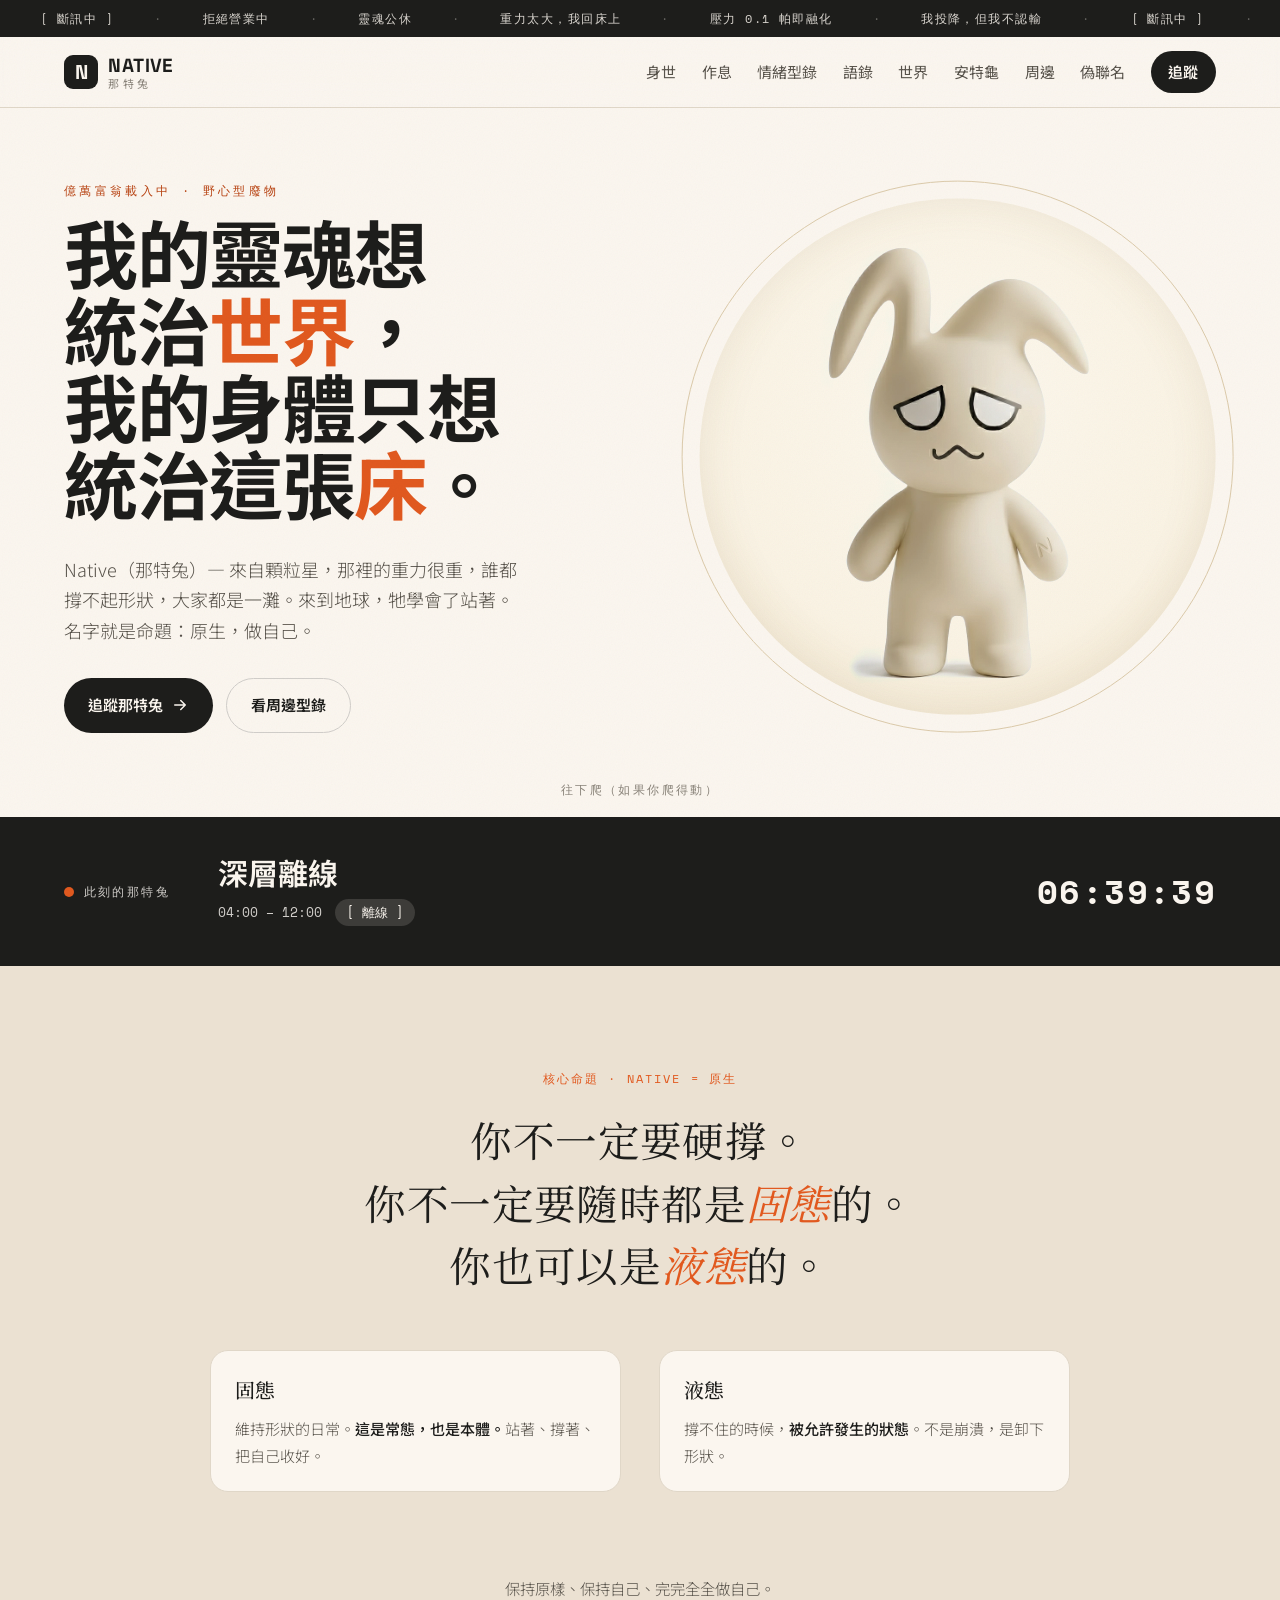
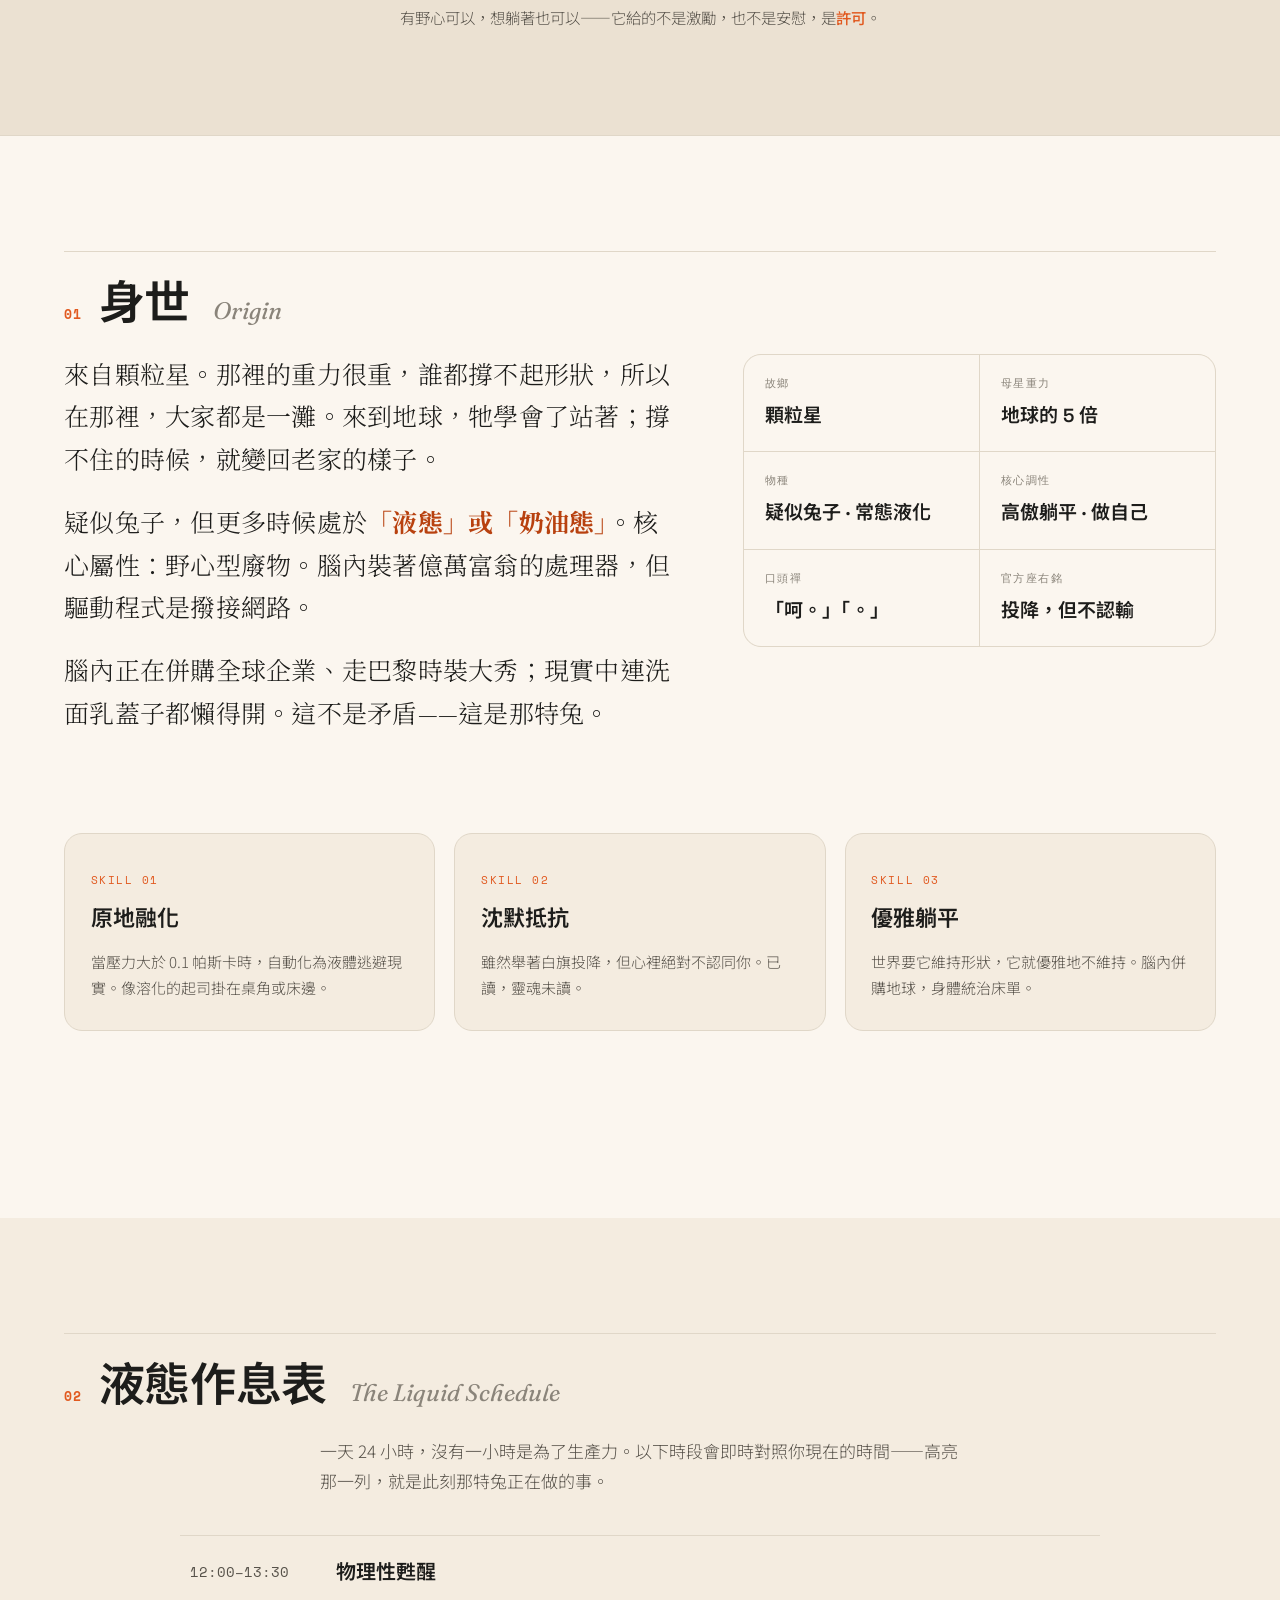
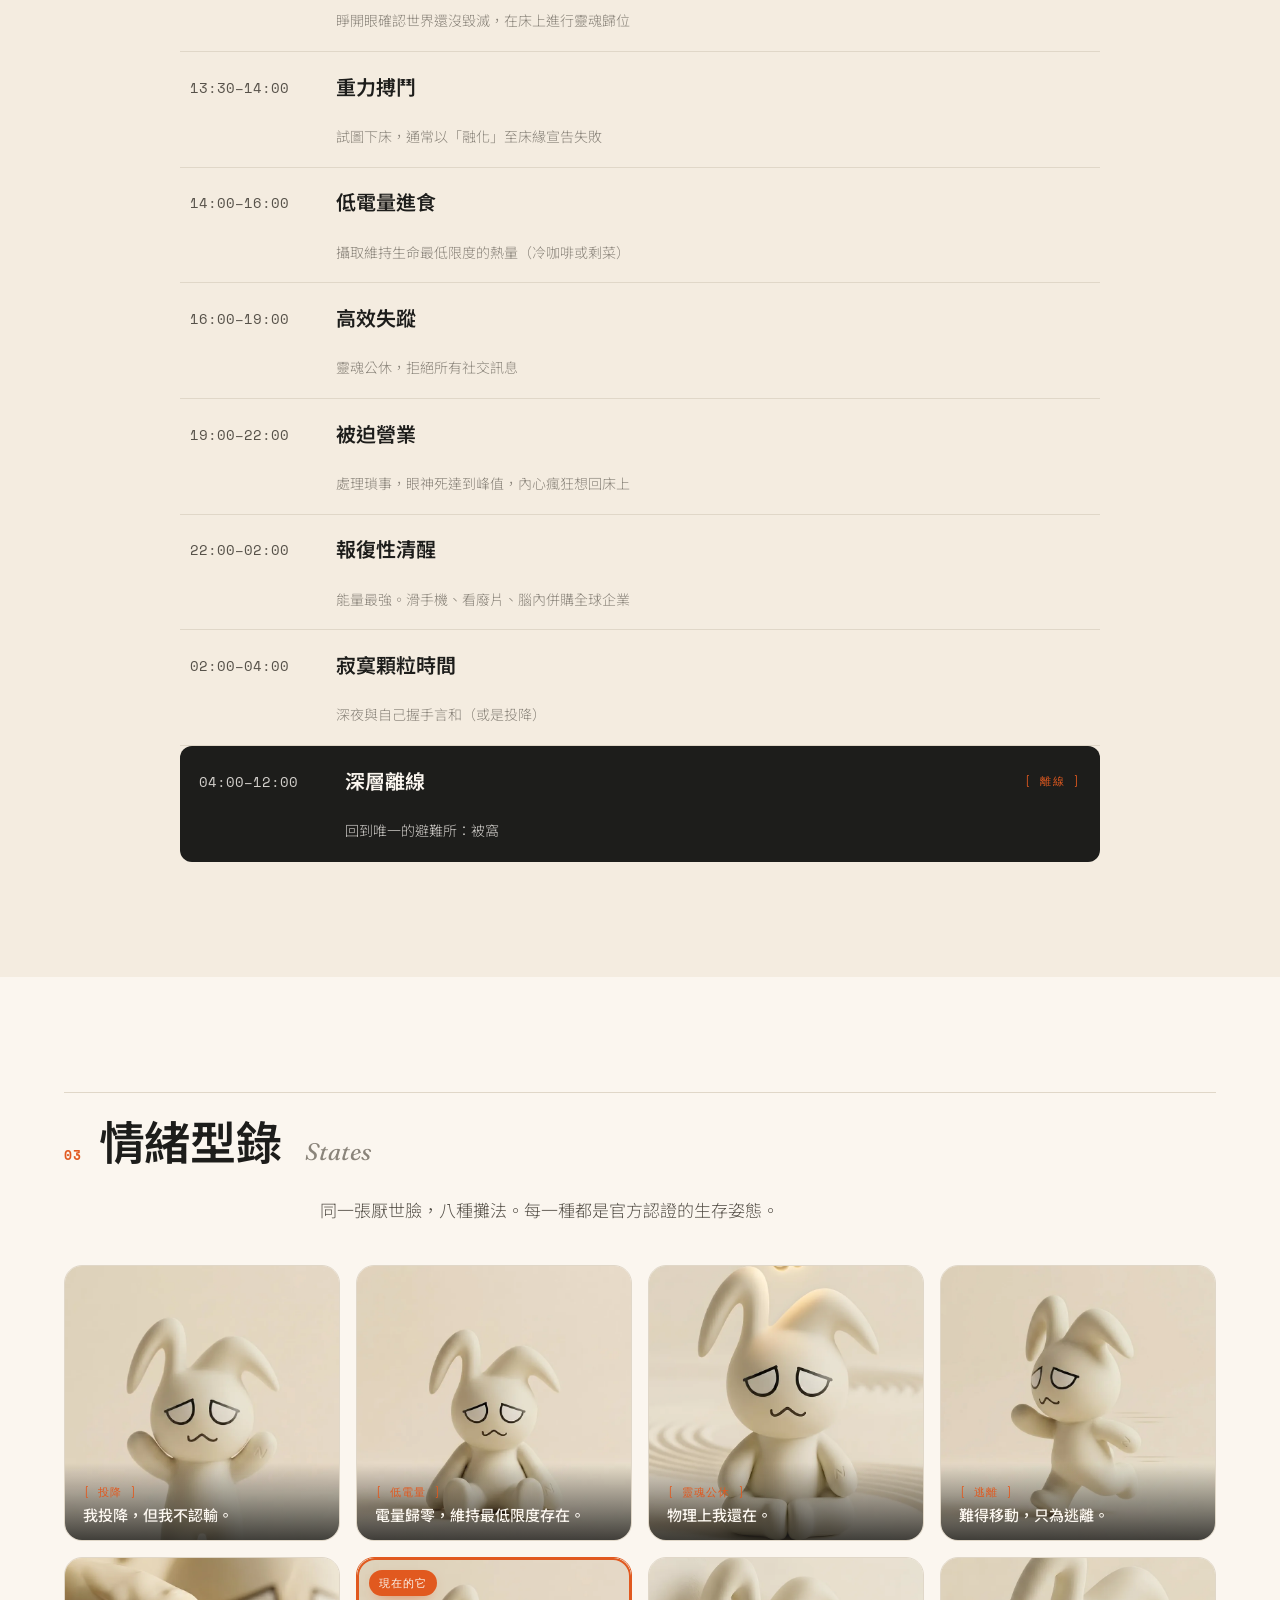
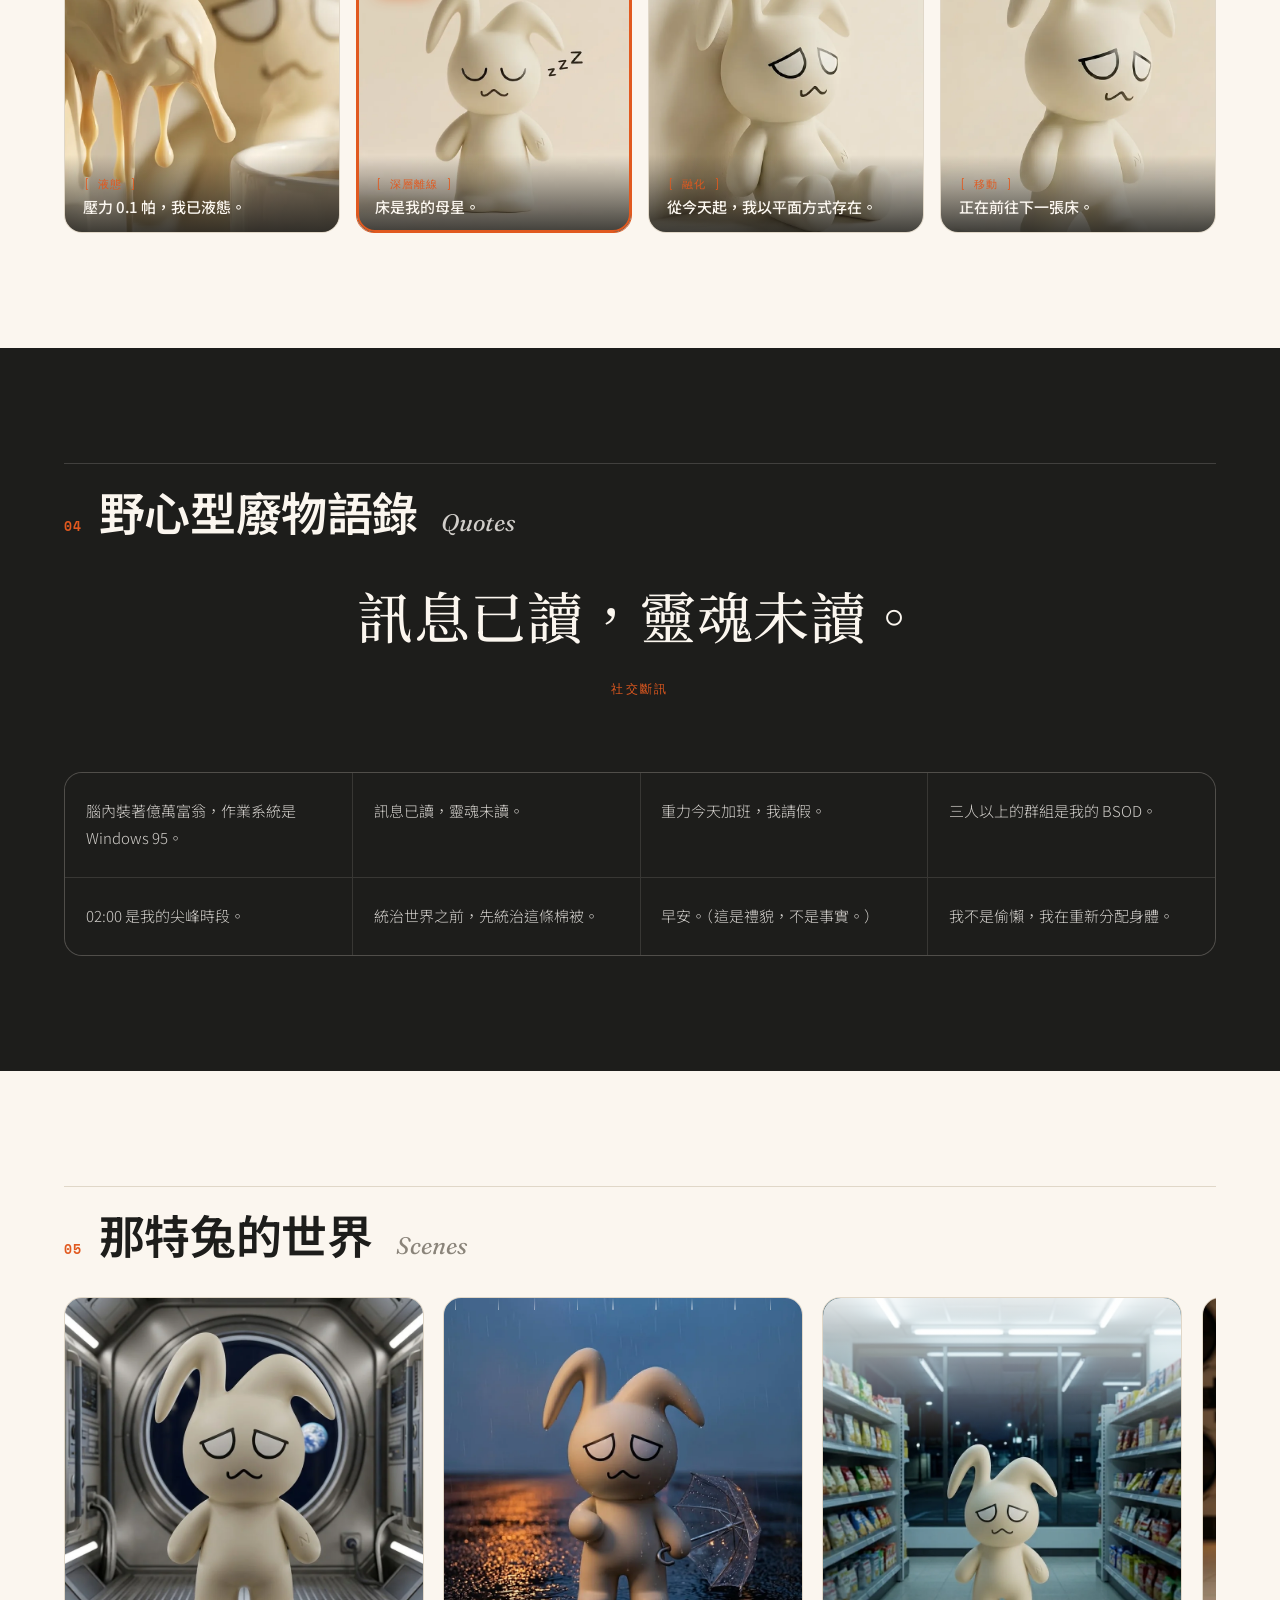
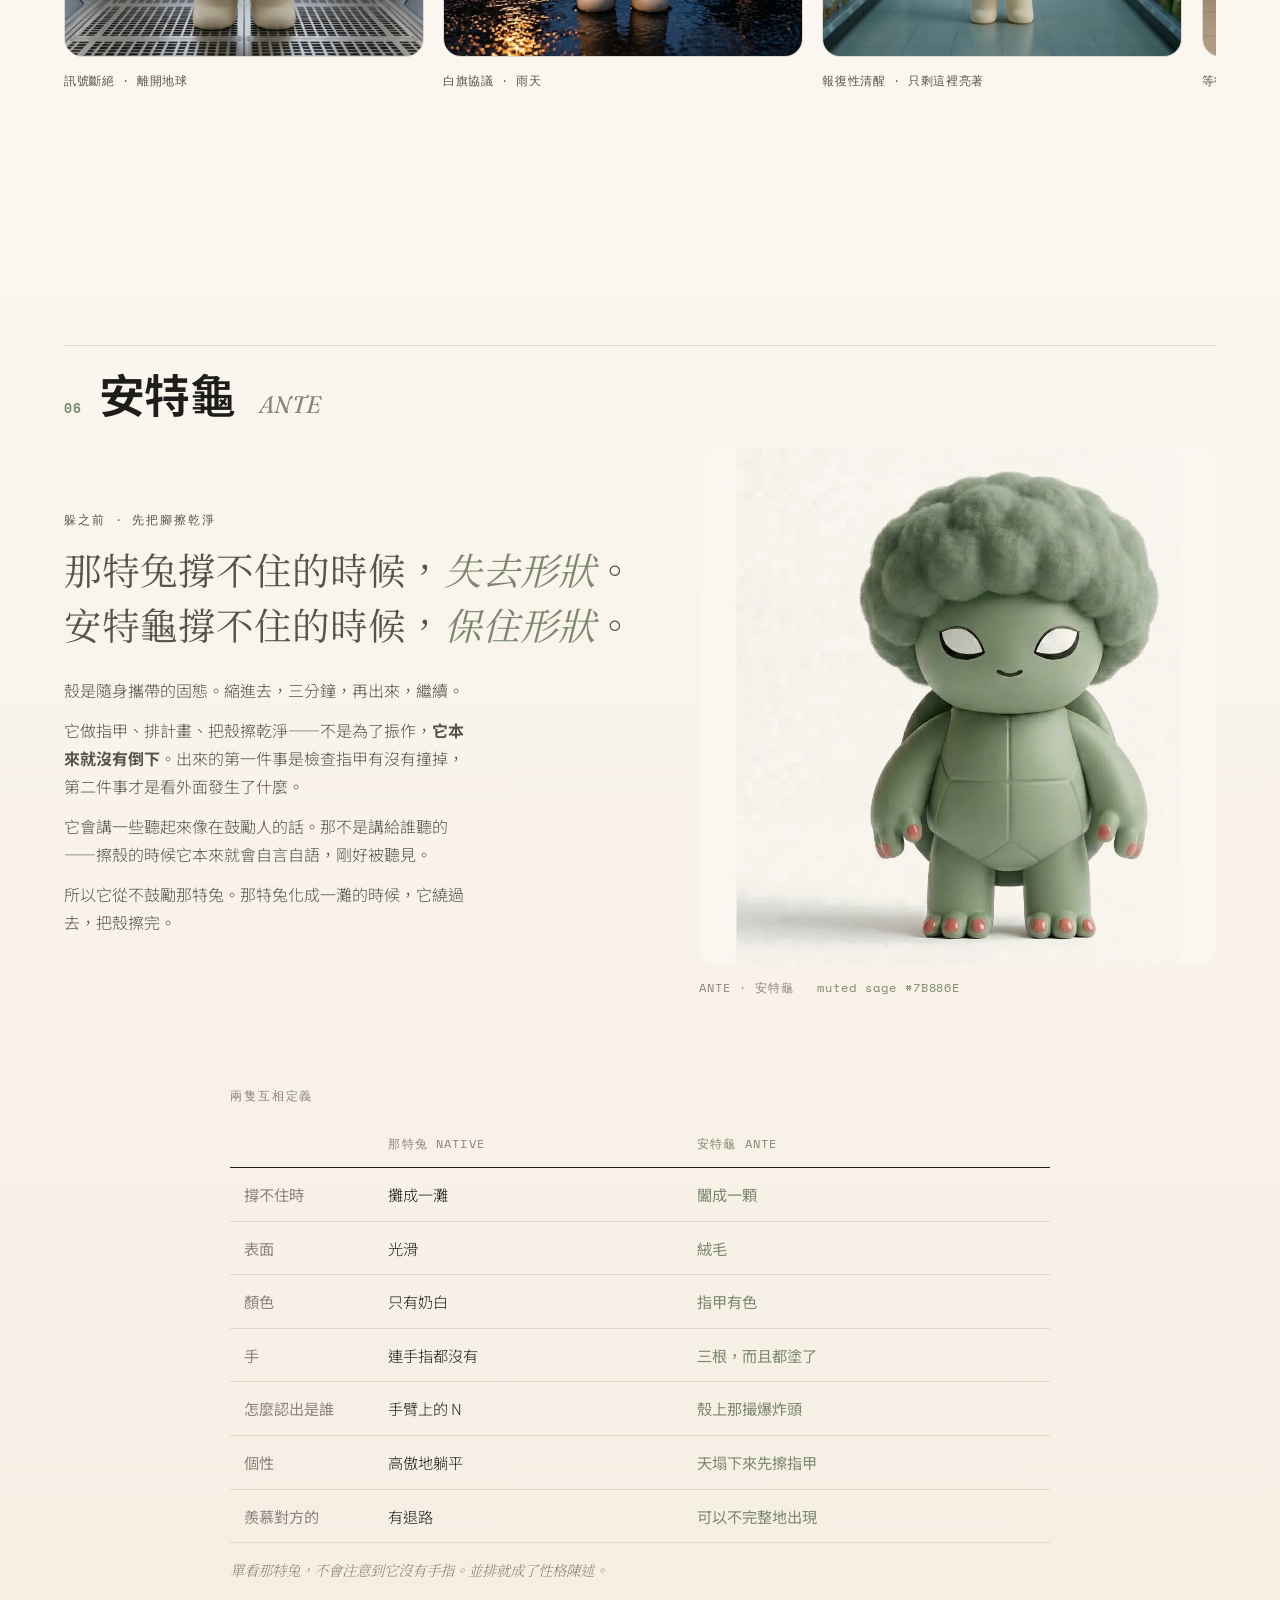
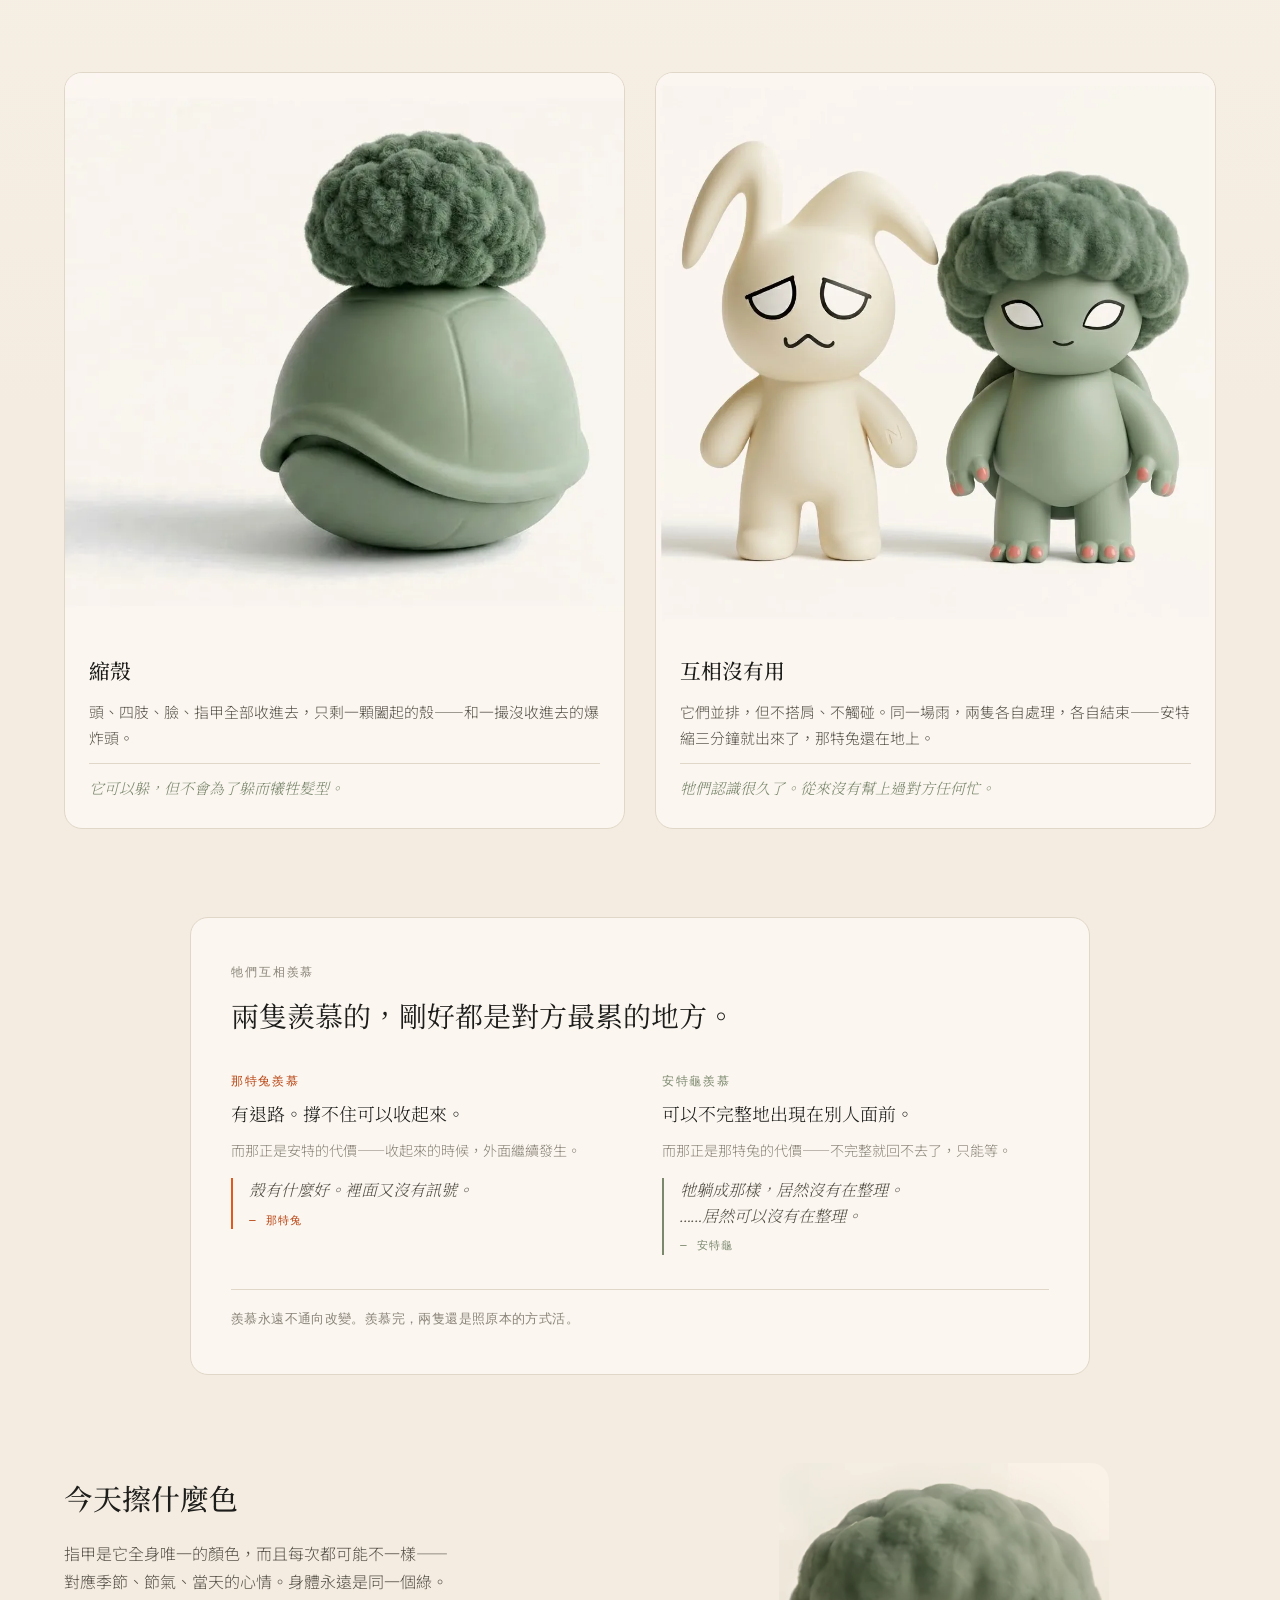
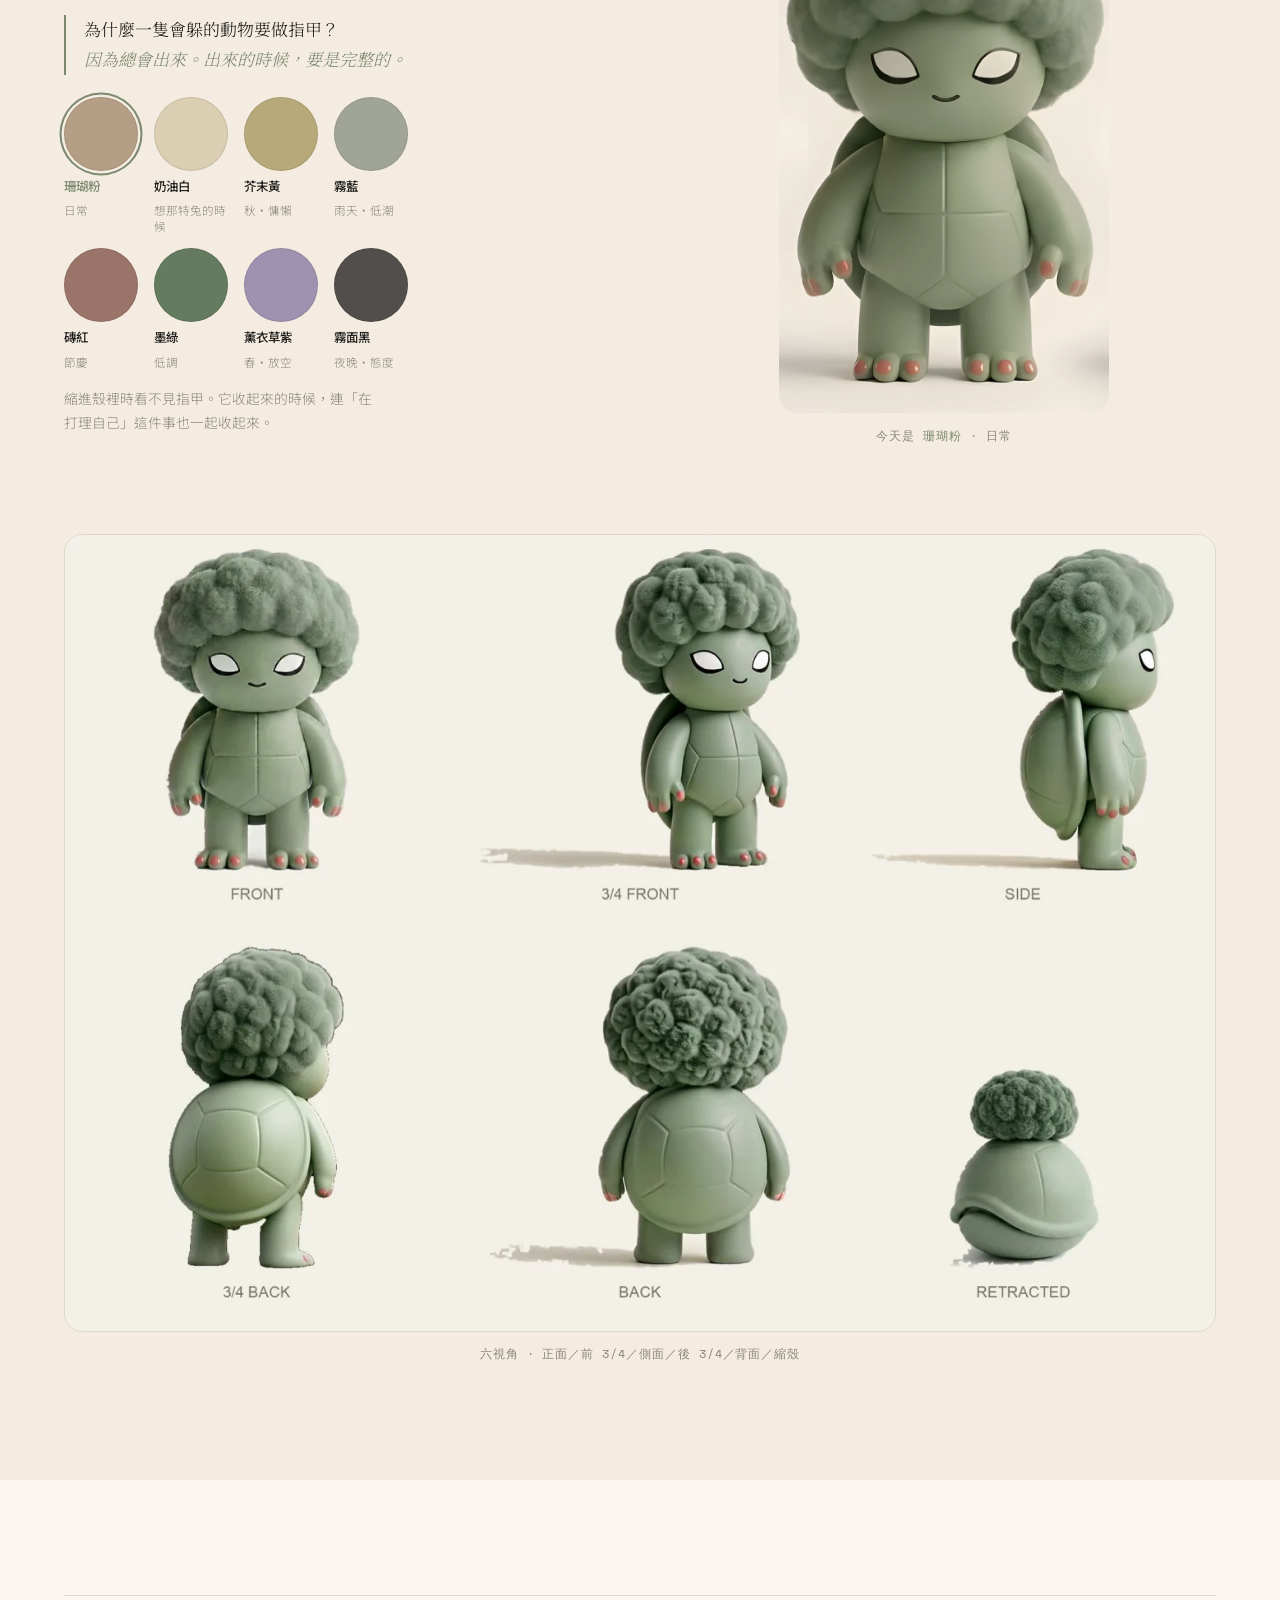
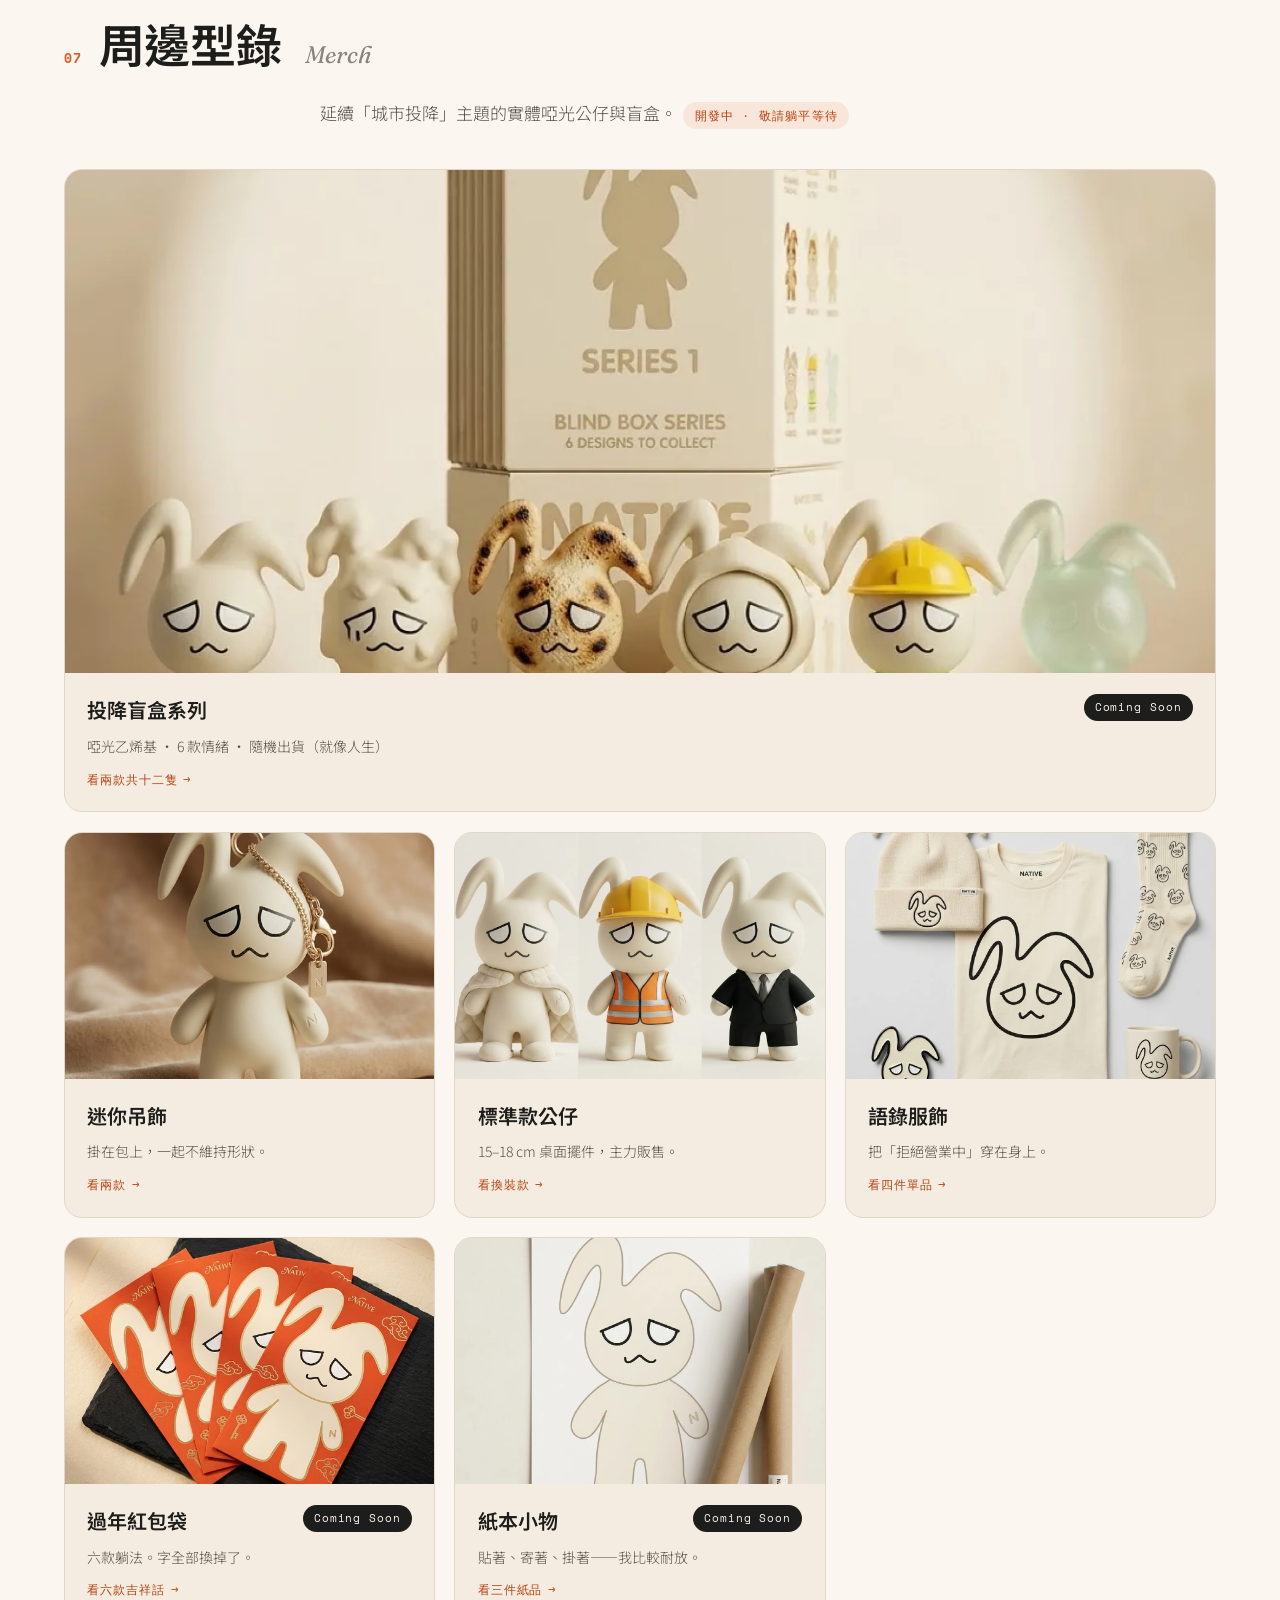
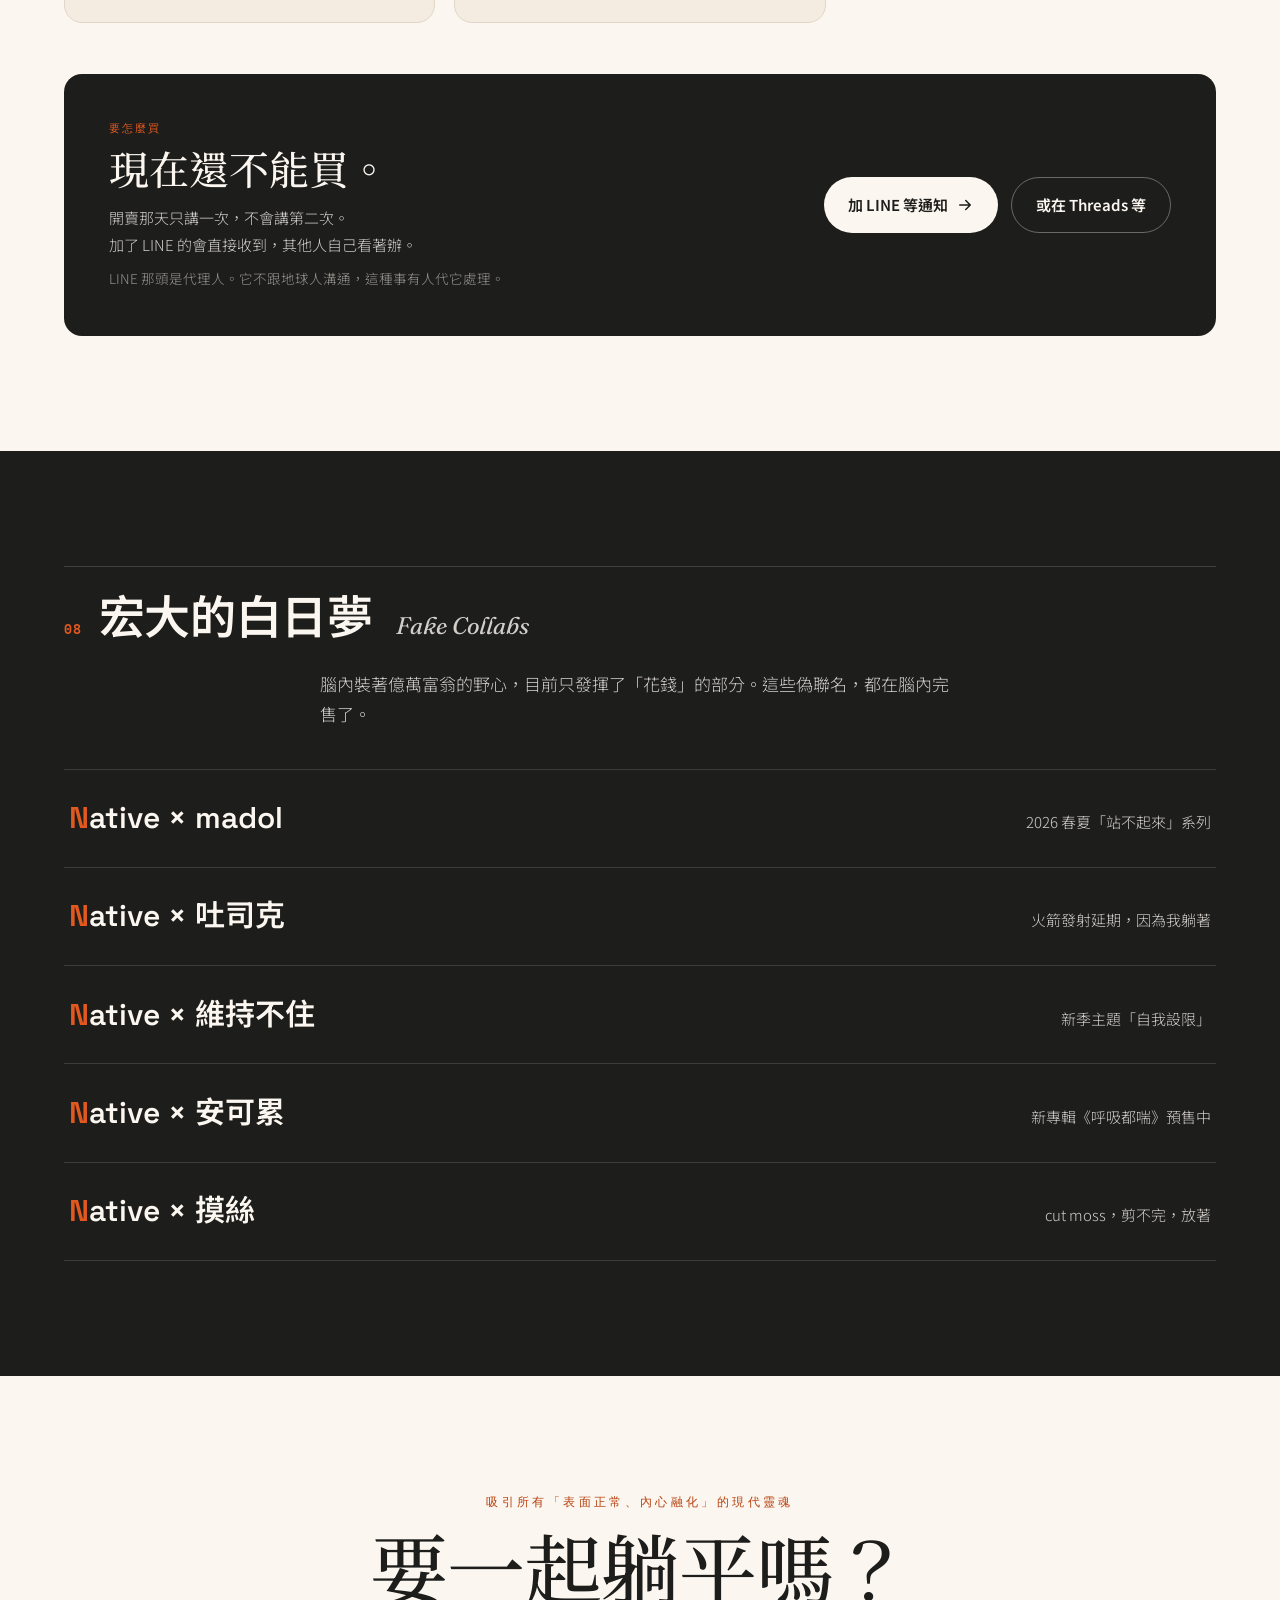
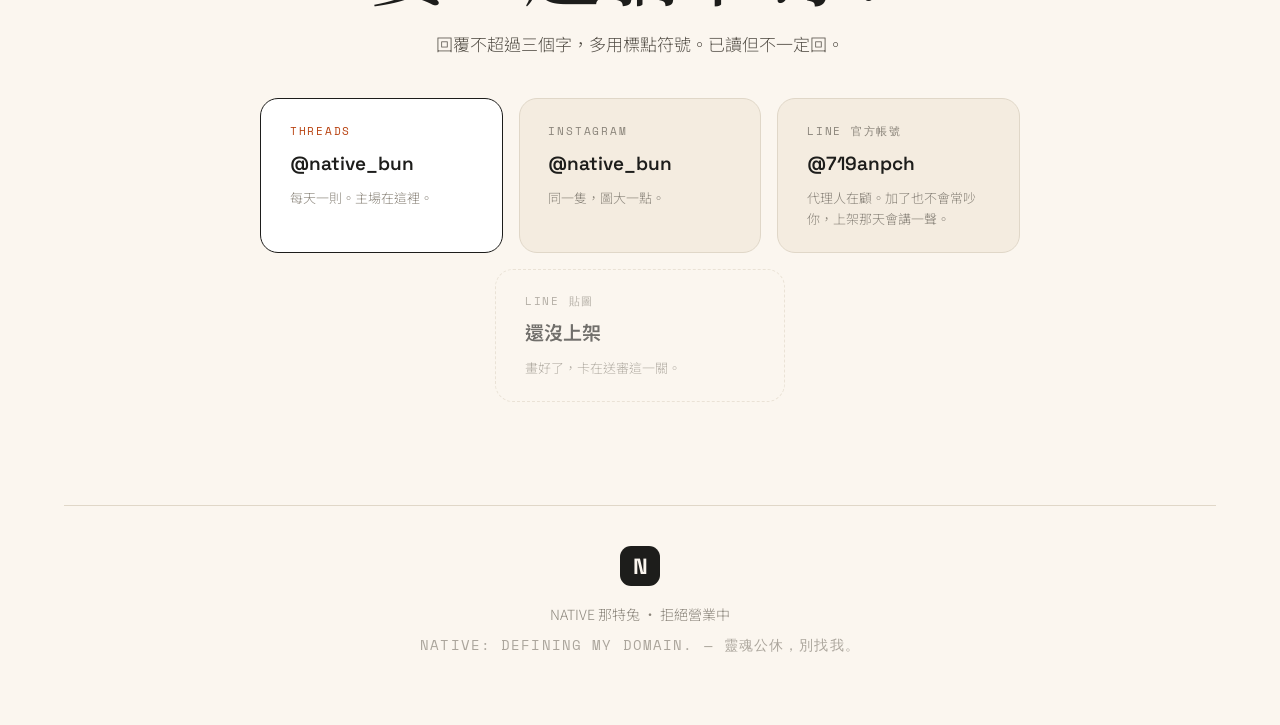
==== index.html @ 04adee4b "萬聖節限定裝飾：蝙蝠、蜘蛛網、鬼床單小卡、跑馬燈（10/24–11/1 自動開關）" ====
<!DOCTYPE html>
<html lang="zh-Hant">
<head>
<meta charset="UTF-8">
<meta name="viewport" content="width=device-width, initial-scale=1">
<title>NATIVE 那特兔 — 拒絕營業中</title>
<meta name="description" content="Native（那特兔）｜億萬富翁載入中。野心型廢物・做自己。我的靈魂想統治世界，我的身體只想統治這張床。">
<meta property="og:title" content="NATIVE 那特兔 — 拒絕營業中">
<meta property="og:description" content="我的靈魂想統治世界，我的身體只想統治這張床。">
<meta property="og:image" content="assets/hero_plain.webp">
<meta property="og:type" content="website">
<meta property="og:locale" content="zh_TW">
<meta property="og:image:alt" content="Native 那特兔本體：奶油色啞光乙烯基潮玩">
<meta property="og:url" content="https://native88888-rich.github.io/">
<link rel="canonical" href="https://native88888-rich.github.io/">
<meta name="twitter:card" content="summary_large_image">
<meta name="twitter:title" content="NATIVE 那特兔 — 拒絕營業中">
<meta name="twitter:description" content="我的靈魂想統治世界，我的身體只想統治這張床。">
<meta name="twitter:image" content="assets/hero_plain.webp">
<meta name="theme-color" content="#FBF6EF">
<link rel="preconnect" href="https://fonts.googleapis.com">
<link rel="preconnect" href="https://fonts.gstatic.com" crossorigin>
<link href="https://fonts.googleapis.com/css2?family=Fraunces:ital,opsz,wght@0,9..144,300..600;1,9..144,300..500&family=Space+Grotesk:wght@400;500;600;700&family=Space+Mono:wght@400;700&family=Noto+Sans+TC:wght@300;400;500;700&family=Noto+Serif+TC:wght@300;500;700&display=swap" rel="stylesheet">
<link rel="icon" href="data:image/svg+xml,%3Csvg xmlns='http://www.w3.org/2000/svg' viewBox='0 0 100 100'%3E%3Crect width='100' height='100' rx='22' fill='%23FBF6EF'/%3E%3Ctext x='50' y='72' font-family='Space Grotesk,sans-serif' font-size='68' font-weight='700' text-anchor='middle' fill='%231D1D1B'%3EN%3C/text%3E%3C/svg%3E">
<link rel="stylesheet" href="styles.css">
</head>
<body>
<a class="skip" href="#main">跳到主要內容</a>

<div class="ticker" aria-hidden="true">
  <div class="ticker__track">
    <span>[ 斷訊中 ]</span><span>拒絕營業中</span><span>靈魂公休</span><span>重力太大，我回床上</span><span>壓力 0.1 帕即融化</span><span>我投降，但我不認輸</span><span>[ 斷訊中 ]</span><span>拒絕營業中</span><span>靈魂公休</span><span>重力太大，我回床上</span><span>壓力 0.1 帕即融化</span><span>我投降，但我不認輸</span>
  </div>
</div>

<header class="nav" id="top">
  <a class="nav__brand" href="#top" aria-label="Native 首頁">
    <span class="nav__mark">N</span>
    <span class="nav__name">NATIVE<em>那特兔</em></span>
  </a>
  <nav class="nav__links" aria-label="主導覽">
    <a href="#about">身世</a>
    <a href="#schedule">作息</a>
    <a href="#states">情緒型錄</a>
    <a href="#quotes">語錄</a>
    <a href="#world">世界</a>
    <a href="#ante">安特龜</a>
    <a href="#merch">周邊</a>
    <a href="#dreams">偽聯名</a>
    <a href="#follow" class="nav__cta">追蹤</a>
  </nav>
  <button class="nav__burger" id="burger" aria-label="開啟選單" aria-expanded="false">
    <span></span><span></span>
  </button>
</header>

<main id="main">

<section class="hero">
  <div class="hero__grid">
    <div class="hero__copy">
      <p class="eyebrow">億萬富翁載入中 · 野心型廢物</p>
      <h1 class="hero__title">
        <span>我的靈魂想</span>
        <span>統治<em>世界</em>，</span>
        <span>我的身體只想</span>
        <span>統治這張<em>床</em>。</span>
      </h1>
      <p class="hero__sub">Native（那特兔）— 來自顆粒星，那裡的重力很重，誰都撐不起形狀，大家都是一灘。來到地球，牠學會了站著。名字就是命題：原生，做自己。</p>
      <div class="hero__actions">
        <a class="btn btn--primary" href="#follow">追蹤那特兔<svg viewBox="0 0 24 24" width="18" height="18" fill="none" stroke="currentColor" stroke-width="2" stroke-linecap="round" stroke-linejoin="round"><path d="M5 12h14M13 6l6 6-6 6"/></svg></a>
        <a class="btn btn--ghost" href="#merch">看周邊型錄</a>
      </div>
    </div>
    <div class="hero__art" id="heroArt" tabindex="0" role="button" aria-expanded="false" aria-controls="heroTag" aria-label="顯示 N 壓印說明">
      <div class="hero__disc"></div>
      <img src="assets/hero_plain.webp" alt="Native 那特兔本體：奶油色啞光乙烯基潮玩，厭世半月眼、不對稱雙耳" width="1200" height="1200" fetchpriority="high">
      <div class="hero__tag hero__tag--n" id="heroTag">凹陷「N」壓印 · 代表 Native ／ 原生</div>
    </div>
  </div>
  <div class="hero__scroll"><span>往下爬（如果你爬得動）</span></div>
</section>

<section class="status" aria-label="那特兔此刻狀態">
  <div class="status__inner">
    <div class="status__left">
      <span class="status__dot"></span>
      <span class="status__label">此刻的那特兔</span>
    </div>
    <div class="status__body">
      <p class="status__act" id="statusAct">連線中…</p>
      <p class="status__meta"><span id="statusRange">--:--</span><span id="statusTag" class="status__pill">…</span></p>
    </div>
    <p class="status__clock" id="clock">--:--:--</p>
  </div>
</section>

<section class="thesis" aria-label="核心命題">
  <div class="thesis__inner">
    <p class="thesis__eyebrow">核心命題 · Native = 原生</p>
    <blockquote class="thesis__quote">
      你不一定要硬撐。<br>
      你不一定要隨時都是<em>固態</em>的。<br>
      你也可以是<em>液態</em>的。
    </blockquote>
    <div class="thesis__pair">
      <div class="tcard tcard--solid">
        <div class="tcard__stage" aria-hidden="true">
          <img class="tcard__a" src="assets/t_solid.webp" alt="" loading="lazy" width="520" height="859">
        </div>
        <h3>固態</h3>
        <p>維持形狀的日常。<b>這是常態，也是本體。</b>站著、撐著、把自己收好。</p>
      </div>
      <div class="tcard tcard--liquid">
        <div class="tmelt" aria-hidden="true">
          <span class="tmelt__slab"></span>
          <i style="--x:16%;--s:18px;--d:22px;--t:0.00s"></i>
          <i style="--x:34%;--s:14px;--d:13px;--t:0.05s"></i>
          <i style="--x:52%;--s:20px;--d:32px;--t:0.10s"></i>
          <i style="--x:70%;--s:15px;--d:18px;--t:0.15s"></i>
          <i style="--x:86%;--s:17px;--d:24px;--t:0.20s"></i>
        </div>
        <div class="tcard__stage" aria-hidden="true">
          <img class="tcard__a" src="assets/t_solid.webp" alt="" loading="lazy" width="520" height="859">
          <img class="tcard__b" src="assets/t_liquid.webp" alt="" loading="lazy" width="520" height="402">
        </div>
        <h3>液態</h3>
        <p>撐不住的時候，<b>被允許發生的狀態</b>。不是崩潰，是卸下形狀。</p>
      </div>
    </div>
    <p class="thesis__foot">保持原樣、保持自己、完完全全做自己。<br>
      有野心可以，想躺著也可以——它給的不是激勵，也不是安慰，是<em>許可</em>。</p>
  </div>
</section>

<section class="about" id="about">
  <div class="section__head">
    <span class="section__idx">01</span>
    <h2 class="section__title">身世 <em>Origin</em></h2>
  </div>
  <div class="about__grid">
    <div class="about__lead reveal">
      <p>來自顆粒星。那裡的重力很重，誰都撐不起形狀，所以在那裡，大家都是一灘。來到地球，牠學會了站著；撐不住的時候，就變回老家的樣子。</p>
      <p>疑似兔子，但更多時候處於<strong>「液態」或「奶油態」</strong>。核心屬性：野心型廢物。腦內裝著億萬富翁的處理器，但驅動程式是撥接網路。</p>
      <p>腦內正在併購全球企業、走巴黎時裝大秀；現實中連洗面乳蓋子都懶得開。這不是矛盾——這是那特兔。</p>
    </div>
    <dl class="about__stats">
      <div class="reveal"><dt>故鄉</dt><dd>顆粒星</dd></div>
      <div class="reveal"><dt>母星重力</dt><dd>地球的 5 倍</dd></div>
      <div class="reveal"><dt>物種</dt><dd>疑似兔子 · 常態液化</dd></div>
      <div class="reveal"><dt>核心調性</dt><dd>高傲躺平 · 做自己</dd></div>
      <div class="reveal"><dt>口頭禪</dt><dd>「呵。」「。」</dd></div>
      <div class="reveal"><dt>官方座右銘</dt><dd>投降，但不認輸</dd></div>
    </dl>
  </div>
  <div class="skills">

    <article class="skill skill--melt reveal">
      <div class="meltl" aria-hidden="true">
        <span class="meltl__slab"></span>
        <i style="--x:9%;--s:26px;--d:34px;--t:0.00s"></i>
        <i style="--x:20%;--s:20px;--d:20px;--t:0.05s"></i>
        <i style="--x:31%;--s:34px;--d:50px;--t:0.10s"></i>
        <i style="--x:43%;--s:22px;--d:26px;--t:0.15s"></i>
        <i style="--x:54%;--s:36px;--d:60px;--t:0.20s"></i>
        <i style="--x:65%;--s:24px;--d:28px;--t:0.25s"></i>
        <i style="--x:76%;--s:32px;--d:44px;--t:0.30s"></i>
        <i style="--x:87%;--s:18px;--d:18px;--t:0.35s"></i>
        <i style="--x:95%;--s:22px;--d:24px;--t:0.40s"></i>
      </div>
      <div class="skill__in">
        <span class="skill__no">SKILL 01</span>
        <h3 class="melth" aria-label="原地融化"><span style="--i:0">原</span><span style="--i:1">地</span><span style="--i:2">融</span><span style="--i:3">化</span></h3>
        <p>當壓力大於 0.1 帕斯卡時，自動化為液體逃避現實。像溶化的起司掛在桌角或床邊。</p>
      </div>
    </article>

    <article class="skill skill--deny reveal">
      <div class="deny__bun" aria-hidden="true">
        <svg class="deny__flag" viewBox="0 0 54 60" focusable="false">
          <line x1="6" y1="4" x2="6" y2="58"/>
          <path class="deny__cloth" d="M8 6 C18 3,24 11,33 9 C41 7.2,45 9.6,49 8 L49 23 C45 24.6,41 22.2,33 24 C24 26,18 18,8 21 Z"/>
        </svg>
        <img src="assets/mini_surrender.webp" alt="" width="40" height="66" loading="lazy">
      </div>
      <div class="skill__in">
        <span class="skill__no">SKILL 02</span>
        <h3>沈默抵抗</h3>
        <p>雖然舉著白旗投降，但心裡絕對不認同你。已讀，靈魂未讀。</p>
      </div>
    </article>

    <article class="skill skill--flat reveal">
      <span class="bed__head" aria-hidden="true"></span>
      <span class="bed__pillow" aria-hidden="true"></span>
      <span class="bed__quilt" aria-hidden="true"></span>
      <span class="bed__legs" aria-hidden="true"><i></i><i></i></span>
      <div class="skill__in">
        <span class="skill__no">SKILL 03</span>
        <h3>優雅躺平</h3>
        <p>世界要它維持形狀，它就優雅地不維持。腦內併購地球，身體統治床單。</p>
      </div>
    </article>
  </div>
</section>

<section class="schedule" id="schedule">
  <div class="section__head">
    <span class="section__idx">02</span>
    <h2 class="section__title">液態作息表 <em>The Liquid Schedule</em></h2>
  </div>
  <p class="section__intro">一天 24 小時，沒有一小時是為了生產力。以下時段會即時對照你現在的時間——高亮那一列，就是此刻那特兔正在做的事。</p>
  <ol class="sched" id="schedList"></ol>
</section>

<section class="states" id="states">
  <div class="section__head">
    <span class="section__idx">03</span>
    <h2 class="section__title">情緒型錄 <em>States</em></h2>
  </div>
  <p class="section__intro">同一張厭世臉，八種攤法。每一種都是官方認證的生存姿態。</p>
  <div class="bento">
    <figure class="bento__cell reveal" data-anim="raise" data-act="物理性甦醒">
      <img loading="lazy" src="assets/state_surrender.webp" alt="Native 舉起雙手投降的姿勢" width="800" height="800">
      <figcaption><span class="bento__k">[ 投降 ]</span>我投降，但我不認輸。</figcaption>
      <span class="bento__now" hidden>現在的它</span>
    </figure>
    <figure class="bento__cell reveal" data-anim="drain" data-act="低電量進食">
      <img loading="lazy" src="assets/state_sitting.webp" alt="Native 癱坐著的姿勢" width="800" height="800">
      <figcaption><span class="bento__k">[ 低電量 ]</span>電量歸零，維持最低限度存在。</figcaption>
      <span class="bento__now" hidden>現在的它</span>
    </figure>
    <figure class="bento__cell reveal" data-anim="breathe" data-act="高效失蹤">
      <img loading="lazy" src="assets/state_meditation.webp" alt="Native 盤腿冥想的姿勢" width="800" height="800">
      <figcaption><span class="bento__k">[ 靈魂公休 ]</span>物理上我還在。</figcaption>
      <span class="bento__now" hidden>現在的它</span>
    </figure>
    <figure class="bento__cell reveal" data-anim="dash" data-act="報復性清醒">
      <img loading="lazy" src="assets/state_running.webp" alt="Native 奔跑的姿勢" width="800" height="800">
      <figcaption><span class="bento__k">[ 逃離 ]</span>難得移動，只為逃離。</figcaption>
      <span class="bento__now" hidden>現在的它</span>
    </figure>
    <figure class="bento__cell reveal" data-anim="drip" data-act="寂寞顆粒時間">
      <img loading="lazy" src="assets/state_melting.webp" alt="Native 融化成液態的特寫" width="800" height="800">
      <figcaption><span class="bento__k">[ 液態 ]</span>壓力 0.1 帕，我已液態。</figcaption>
      <span class="bento__now" hidden>現在的它</span>
    </figure>
    <figure class="bento__cell reveal" data-anim="float" data-act="深層離線">
      <img loading="lazy" src="assets/state_sleeping.webp" alt="Native 睡著的姿勢" width="800" height="800">
      <figcaption><span class="bento__k">[ 深層離線 ]</span>床是我的母星。</figcaption>
      <span class="bento__now" hidden>現在的它</span>
    </figure>
    <figure class="bento__cell reveal" data-anim="slide" data-act="重力搏鬥">
      <img loading="lazy" src="assets/state_wallslide.webp" alt="Native 靠牆滑下融化的姿勢" width="800" height="800">
      <figcaption><span class="bento__k">[ 融化 ]</span>從今天起，我以平面方式存在。</figcaption>
      <span class="bento__now" hidden>現在的它</span>
    </figure>
    <figure class="bento__cell reveal" data-anim="sway" data-act="被迫營業">
      <img loading="lazy" src="assets/state_walking.webp" alt="Native 走路的姿勢" width="800" height="800">
      <figcaption><span class="bento__k">[ 移動 ]</span>正在前往下一張床。</figcaption>
      <span class="bento__now" hidden>現在的它</span>
    </figure>
  </div>
</section>

<section class="quotes" id="quotes">
  <div class="section__head section__head--light">
    <span class="section__idx">04</span>
    <h2 class="section__title">野心型廢物語錄 <em>Quotes</em></h2>
  </div>
  <div class="quotes__stage">
    <blockquote id="quoteText">醒了，但沒完全醒。</blockquote>
    <p class="quotes__cat" id="quoteCat">起床 / 重力</p>
  </div>
  <div class="quotes__grid">
    <p class="reveal">腦內裝著億萬富翁，作業系統是 Windows 95。</p>
    <p class="reveal">訊息已讀，靈魂未讀。</p>
    <p class="reveal">重力今天加班，我請假。</p>
    <p class="reveal">三人以上的群組是我的 BSOD。</p>
    <p class="reveal">02:00 是我的尖峰時段。</p>
    <p class="reveal">統治世界之前，先統治這條棉被。</p>
    <p class="reveal">早安。（這是禮貌，不是事實。）</p>
    <p class="reveal">我不是偷懶，我在重新分配身體。</p>
  </div>
</section>

<section class="world" id="world">
  <div class="section__head">
    <span class="section__idx">05</span>
    <h2 class="section__title">那特兔的世界 <em>Scenes</em></h2>
  </div>
  <div class="world__scroll" tabindex="0" aria-label="場景圖庫，可左右捲動">
    <figure data-fx="space"><div class="world__win"><img loading="lazy" src="assets/scene_astronaut.webp" alt="太空中的 Native" width="900" height="900"><span class="fx" aria-hidden="true"><i></i><i></i><i></i><i></i><i></i><i></i><i></i><i></i><i></i></span></div><figcaption>訊號斷絕 · 離開地球</figcaption></figure>
    <figure data-fx="rain"><div class="world__win"><img loading="lazy" src="assets/scene_rainy.webp" alt="雨天的 Native" width="900" height="900"><span class="fx" aria-hidden="true"><i></i><i></i><i></i><i></i><i></i><i></i><i></i><i></i><i></i><i></i><i></i><i></i><i></i><i></i><i></i><i></i><i></i><i></i><i></i><i></i><i></i><i></i><i></i><i></i><i></i><i></i></span></div><figcaption>白旗協議 · 雨天</figcaption></figure>
    <figure data-fx="flicker"><div class="world__win"><img loading="lazy" src="assets/scene_konbini.webp" alt="深夜便利商店裡的 Native" width="900" height="900"><span class="fx" aria-hidden="true"></span></div><figcaption>報復性清醒 · 只剩這裡亮著</figcaption></figure>
    <figure data-fx="spin"><div class="world__win"><img loading="lazy" src="assets/scene_laundry.webp" alt="自助洗衣店裡的 Native" width="900" height="900"><span class="fx" aria-hidden="true"></span></div><figcaption>等待中 · 轉的是機器不是我</figcaption></figure>
    <figure data-fx="pass"><div class="world__win"><img loading="lazy" src="assets/scene_metro.webp" alt="末班捷運車廂裡的 Native" width="900" height="900"><span class="fx" aria-hidden="true"><i></i><i></i><i></i><i></i><i></i><i></i><i></i></span></div><figcaption>移動中 · 靈魂沒跟上</figcaption></figure>
    <figure data-fx="boba"><div class="world__win"><img loading="lazy" src="assets/scene_boba.webp" alt="Native 當手搖飲店員" width="900" height="900"><span class="fx" aria-hidden="true"><i></i><i></i><i></i><i></i><i></i><i></i><i></i><i></i><i></i><i></i></span></div><figcaption>低電量進食 · 被迫營業</figcaption></figure>
    <figure data-fx="confetti"><div class="world__win"><img loading="lazy" src="assets/scene_party.webp" alt="派對中厭世的 Native" width="900" height="900"><span class="fx" aria-hidden="true"><i></i><i></i><i></i><i></i><i></i><i></i><i></i><i></i><i></i><i></i><i></i><i></i><i></i><i></i><i></i><i></i><i></i><i></i></span></div><figcaption>被迫慶祝 · 微笑但已離線</figcaption></figure>
    <figure data-fx="steam"><div class="world__win"><img loading="lazy" src="assets/scene_bath.webp" alt="泡在木桶裡的 Native" width="900" height="900"><span class="fx" aria-hidden="true"><i></i><i></i><i></i><i></i><i></i><i></i></span></div><figcaption>重力搏鬥 · 水裡沒有重力</figcaption></figure>
    <figure data-fx="wind"><div class="world__win"><img loading="lazy" src="assets/scene_rooftop.webp" alt="頂樓天台上的 Native" width="900" height="900"><span class="fx" aria-hidden="true"><i></i><i></i><i></i><i></i><i></i></span></div><figcaption>高效失蹤 · 樓下的事樓下處理</figcaption></figure>
    <figure data-fx="wave"><div class="world__win"><img loading="lazy" src="assets/scene_seaside.webp" alt="海邊的 Native" width="900" height="900"><span class="fx" aria-hidden="true"><i></i><i></i><i></i></span></div><figcaption>深層離線 · 連海都懶得吵我</figcaption></figure>
  </div>
</section>

<section class="ante" id="ante">
  <div class="section__head">
    <span class="section__idx">06</span>
    <h2 class="section__title">安特龜 <em>ANTE</em></h2>
  </div>

  <div class="ante__intro">
    <div class="ante__lead reveal">
      <p class="ante__kicker">躲之前 · 先把腳擦乾淨</p>
      <p class="ante__big">那特兔撐不住的時候，<em>失去形狀</em>。<br>安特龜撐不住的時候，<em>保住形狀</em>。</p>
      <p>殼是隨身攜帶的固態。縮進去，三分鐘，再出來，繼續。</p>
      <p>它做指甲、排計畫、把殼擦乾淨——不是為了振作，<strong>它本來就沒有倒下</strong>。出來的第一件事是檢查指甲有沒有撞掉，第二件事才是看外面發生了什麼。</p>
      <p>它會講一些聽起來像在鼓勵人的話。那不是講給誰聽的——擦殼的時候它本來就會自言自語，剛好被聽見。</p>
      <p>所以它從不鼓勵那特兔。那特兔化成一灘的時候，它繞過去，把殼擦完。</p>
    </div>
    <figure class="ante__hero reveal">
      <img loading="lazy" src="assets/ante_hero.webp" alt="安特龜 ANTE：鼠尾草綠啞光乙烯基潮玩，絨毛爆炸頭，手腳各三指、指甲上色" width="979" height="979">
      <figcaption>ANTE · 安特龜　<span>muted sage #7B886E</span></figcaption>
    </figure>
  </div>

  <div class="ante__vs reveal">
    <table class="vs">
      <caption>兩隻互相定義</caption>
      <thead><tr><th scope="col"></th><th scope="col">那特兔 NATIVE</th><th scope="col">安特龜 ANTE</th></tr></thead>
      <tbody>
        <tr><th scope="row">撐不住時</th><td>攤成一灘</td><td>闔成一顆</td></tr>
        <tr><th scope="row">表面</th><td>光滑</td><td>絨毛</td></tr>
        <tr><th scope="row">顏色</th><td>只有奶白</td><td>指甲有色</td></tr>
        <tr><th scope="row">手</th><td>連手指都沒有</td><td>三根，而且都塗了</td></tr>
        <tr><th scope="row">怎麼認出是誰</th><td>手臂上的 N</td><td>殼上那撮爆炸頭</td></tr>
        <tr><th scope="row">個性</th><td>高傲地躺平</td><td>天塌下來先擦指甲</td></tr>
        <tr><th scope="row">羨慕對方的</th><td>有退路</td><td>可以不完整地出現</td></tr>
      </tbody>
    </table>
    <p class="ante__note">單看那特兔，不會注意到它沒有手指。並排就成了性格陳述。</p>
  </div>

  <div class="ante__cards">
    <article class="acard reveal" data-anim="tuck">
      <img loading="lazy" src="assets/ante_retracted.webp" alt="安特龜完全縮進殼裡，只剩爆炸頭留在殼頂" width="797" height="797">
      <div class="acard__body">
        <h3>縮殼</h3>
        <p>頭、四肢、臉、指甲全部收進去，只剩一顆闔起的殼——和一撮沒收進去的爆炸頭。</p>
        <p class="acard__pt">它可以躲，但不會為了躲而犧牲髮型。</p>
      </div>
    </article>
    <article class="acard reveal" data-anim="drift">
      <img loading="lazy" src="assets/ante_pair.webp" alt="那特兔與安特龜並排站立，中間留有間隙" width="1044" height="1044">
      <div class="acard__body">
        <h3>互相沒有用</h3>
        <p>它們並排，但不搭肩、不觸碰。同一場雨，兩隻各自處理，各自結束——安特縮三分鐘就出來了，那特兔還在地上。</p>
        <p class="acard__pt">牠們認識很久了。從來沒有幫上過對方任何忙。</p>
      </div>
    </article>
  </div>

  <div class="ante__envy reveal">
    <p class="ante__kicker envy__kicker">牠們互相羨慕</p>
    <p class="envy__lede">兩隻羨慕的，剛好都是對方最累的地方。</p>
    <div class="envy__pair">
      <div class="envy__side envy__side--bun">
        <h3>那特兔羨慕</h3>
        <p class="envy__want">有退路。撐不住可以收起來。</p>
        <p class="envy__cost">而那正是安特的代價——收起來的時候，外面繼續發生。</p>
        <blockquote class="envy__line">殼有什麼好。裡面又沒有訊號。<cite>那特兔</cite></blockquote>
      </div>
      <div class="envy__side envy__side--sage">
        <h3>安特龜羨慕</h3>
        <p class="envy__want">可以不完整地出現在別人面前。</p>
        <p class="envy__cost">而那正是那特兔的代價——不完整就回不去了，只能等。</p>
        <blockquote class="envy__line">牠躺成那樣，居然沒有在整理。<br>……居然可以沒有在整理。<cite>安特龜</cite></blockquote>
      </div>
    </div>
    <p class="envy__rule">羨慕永遠不通向改變。羨慕完，兩隻還是照原本的方式活。</p>
  </div>

  <div class="ante__nails reveal">
    <div class="ante__nails-copy">
      <h3>今天擦什麼色</h3>
      <p>指甲是它全身唯一的顏色，而且每次都可能不一樣——對應季節、節氣、當天的心情。身體永遠是同一個綠。</p>
      <p class="ante__q">為什麼一隻會躲的動物要做指甲？<br><em>因為總會出來。出來的時候，要是完整的。</em></p>
      <ul class="swatches" id="nailSwatches">
        <li><button type="button" data-nail="coral" data-when="日常" style="--c:#B49E85" aria-pressed="true"><span></span><b>珊瑚粉</b><i>日常</i></button></li>
        <li><button type="button" data-nail="cream" data-when="想那特兔的時候" style="--c:#DACEB3" aria-pressed="false"><span></span><b>奶油白</b><i>想那特兔的時候</i></button></li>
        <li><button type="button" data-nail="amber" data-when="秋・慵懶" style="--c:#B8A97A" aria-pressed="false"><span></span><b>芥末黃</b><i>秋・慵懶</i></button></li>
        <li><button type="button" data-nail="mist" data-when="雨天・低潮" style="--c:#A1A597" aria-pressed="false"><span></span><b>霧藍</b><i>雨天・低潮</i></button></li>
        <li><button type="button" data-nail="brick" data-when="節慶" style="--c:#9B7469" aria-pressed="false"><span></span><b>磚紅</b><i>節慶</i></button></li>
        <li><button type="button" data-nail="moss" data-when="低調" style="--c:#647B5F" aria-pressed="false"><span></span><b>墨綠</b><i>低調</i></button></li>
        <li><button type="button" data-nail="lilac" data-when="春・放空" style="--c:#9F91B0" aria-pressed="false"><span></span><b>薰衣草紫</b><i>春・放空</i></button></li>
        <li><button type="button" data-nail="ink" data-when="夜晚・態度" style="--c:#514E4B" aria-pressed="false"><span></span><b>霧面黑</b><i>夜晚・態度</i></button></li>
      </ul>
      <p class="ante__fine">縮進殼裡時看不見指甲。它收起來的時候，連「在打理自己」這件事也一起收起來。</p>
    </div>
    <figure class="nailview" id="nailView">
      <div class="nailview__win" tabindex="0" aria-label="安特龜，滑鼠移上去看指甲特寫">
        <div class="nailstage">
          <img loading="lazy" src="assets/ante_stand.webp" alt="安特龜站姿" width="760" height="1266">
          <img class="nailtint" id="nailTint" src="assets/ante_nails_coral.webp" alt="" width="714" height="324">
        </div>
        <div class="nailmag" aria-hidden="true">
          <div class="nailstage nailstage--zoom">
            <img loading="lazy" src="assets/ante_stand.webp" alt="" width="760" height="1266">
            <img class="nailtint" src="assets/ante_nails_coral.webp" alt="" width="714" height="324" data-follow>
          </div>
          <span class="nailmag__cap">指甲特寫 · <b id="nailCloseName">珊瑚粉</b></span>
        </div>
      </div>
      <figcaption>今天是 <b id="nailName">珊瑚粉</b> · <span id="nailWhen">日常</span></figcaption>
    </figure>
  </div>

  <figure class="ante__sheet reveal">
    <img loading="lazy" src="assets/ante_turnaround.webp" alt="安特龜六視角轉身圖：正面、前四分之三、側面、後四分之三、背面、縮殼態" width="1400" height="969">
    <figcaption>六視角 · 正面／前 3/4／側面／後 3/4／背面／縮殼</figcaption>
  </figure>
</section>

<section class="merch" id="merch">
  <div class="section__head">
    <span class="section__idx">07</span>
    <h2 class="section__title">周邊型錄 <em>Merch</em></h2>
  </div>
  <p class="section__intro">延續「城市投降」主題的實體啞光公仔與盲盒。<span class="merch__soon">開發中 · 敬請躺平等待</span></p>
  <div class="merch__grid">
    <article class="merch__card merch__card--feature reveal" data-md="blindbox">
      <img loading="lazy" src="assets/merch_blindbox.webp" alt="Native 投降盲盒系列外盒與六隻公仔" width="1200" height="1200">
      <div class="merch__body">
        <h3><button type="button" class="merch__link">投降盲盒系列</button></h3>
        <p>啞光乙烯基 · 6 款情緒 · 隨機出貨（就像人生）</p>
        <span class="merch__badge">Coming Soon</span>
        <span class="merch__cta">看兩款共十二隻</span>
      </div>
    </article>
    <article class="merch__card reveal" data-md="charm">
      <img loading="lazy" src="assets/merch_charm.webp" alt="Native 乙烯基吊飾" width="1200" height="1200">
      <div class="merch__body">
        <h3><button type="button" class="merch__link">迷你吊飾</button></h3>
        <p>掛在包上，一起不維持形狀。</p>
        <span class="merch__cta">看兩款</span>
      </div>
    </article>
    <article class="merch__card reveal" data-md="figure">
      <img loading="lazy" src="assets/merch_outfits.webp" alt="Native 標準款公仔三種換裝：棉被披風、工地安全帽、西裝" width="1200" height="800">
      <div class="merch__body">
        <h3><button type="button" class="merch__link">標準款公仔</button></h3>
        <p>15–18 cm 桌面擺件，主力販售。</p>
        <span class="merch__cta">看換裝款</span>
      </div>
    </article>
    <article class="merch__card reveal" data-md="apparel">
      <img loading="lazy" src="assets/merch_collection.webp" alt="Native 語錄服飾全系列平擺：毛帽、T-shirt、襪子、馬克杯、琺瑯徽章" width="1024" height="1024">
      <div class="merch__body">
        <h3><button type="button" class="merch__link">語錄服飾</button></h3>
        <p>把「拒絕營業中」穿在身上。</p>
        <span class="merch__cta">看四件單品</span>
      </div>
    </article>
    <article class="merch__card reveal" data-md="redpacket">
      <img loading="lazy" src="assets/merch_redpacket.webp" alt="Native 過年紅包袋，橘底燙金線稿，四款疊放在石板上" width="1200" height="1200">
      <div class="merch__body">
        <h3><button type="button" class="merch__link">過年紅包袋</button></h3>
        <p>六款躺法。字全部換掉了。</p>
        <span class="merch__badge">Coming Soon</span>
        <span class="merch__cta">看六款吉祥話</span>
      </div>
    </article>
    <article class="merch__card reveal" data-md="paper">
      <img loading="lazy" src="assets/merch_paper_poster.webp" alt="Native 藝術微噴海報、防水貼紙與明信片組" width="1200" height="1200">
      <div class="merch__body">
        <h3><button type="button" class="merch__link">紙本小物</button></h3>
        <p>貼著、寄著、掛著——我比較耐放。</p>
        <span class="merch__badge">Coming Soon</span>
        <span class="merch__cta">看三件紙品</span>
      </div>
    </article>
  </div>

  <div class="buyband reveal" id="notify">
    <div class="buyband__copy">
      <p class="buyband__k">要怎麼買</p>
      <h3>現在還不能買。</h3>
      <p class="buyband__p">開賣那天只講一次，不會講第二次。<br>加了 LINE 的會直接收到，其他人自己看著辦。<br><span class="buyband__who">LINE 那頭是代理人。它不跟地球人溝通，這種事有人代它處理。</span></p>
    </div>
    <div class="buyband__actions">
      <a class="btn btn--primary" href="https://line.me/R/ti/p/%40719anpch" target="_blank" rel="noopener">加 LINE 等通知
        <svg viewBox="0 0 24 24" width="18" height="18" fill="none" stroke="currentColor" stroke-width="2" stroke-linecap="round" stroke-linejoin="round"><path d="M5 12h14M13 6l6 6-6 6"/></svg></a>
      <a class="btn btn--ghost" href="https://www.threads.net/@native_bun" target="_blank" rel="noopener">或在 Threads 等</a>
    </div>
  </div>
</section>

<section class="dreams" id="dreams">
  <div class="section__head section__head--light">
    <span class="section__idx">08</span>
    <h2 class="section__title">宏大的白日夢 <em>Fake Collabs</em></h2>
  </div>
  <p class="section__intro">腦內裝著億萬富翁的野心，目前只發揮了「花錢」的部分。這些偽聯名，都在腦內完售了。</p>
  <ul class="dreams__list">
    <li class="reveal"><span class="dreams__x">Native × madol</span><span class="dreams__d">2026 春夏「站不起來」系列</span></li>
    <li class="reveal"><span class="dreams__x">Native × 吐司克</span><span class="dreams__d">火箭發射延期，因為我躺著</span></li>
    <li class="reveal"><span class="dreams__x">Native × 維持不住</span><span class="dreams__d">新季主題「自我設限」</span></li>
    <li class="reveal"><span class="dreams__x">Native × 安可累</span><span class="dreams__d">新專輯《呼吸都喘》預售中</span></li>
    <li class="reveal"><span class="dreams__x">Native × 摸絲</span><span class="dreams__d">cut moss，剪不完，放著</span></li>
  </ul>
</section>

<section class="follow" id="follow">
  <div class="follow__inner">
    <p class="eyebrow eyebrow--light">吸引所有「表面正常、內心融化」的現代靈魂</p>
    <h2 class="follow__title">要一起躺平嗎？</h2>
    <p class="follow__sub">回覆不超過三個字，多用標點符號。已讀但不一定回。</p>
    <div class="follow__links">
      <a class="social social--main" href="https://www.threads.net/@native_bun" target="_blank" rel="noopener">
        <span class="social__k">Threads</span>
        <span class="social__h">@native_bun</span>
        <span class="social__n">每天一則。主場在這裡。</span>
      </a>
      <a class="social" href="https://www.instagram.com/native_bun/" target="_blank" rel="noopener">
        <span class="social__k">Instagram</span>
        <span class="social__h">@native_bun</span>
        <span class="social__n">同一隻，圖大一點。</span>
      </a>
      <a class="social" href="https://line.me/R/ti/p/%40719anpch" target="_blank" rel="noopener">
        <span class="social__k">LINE 官方帳號</span>
        <span class="social__h">@719anpch</span>
        <span class="social__n">代理人在顧。加了也不會常吵你，上架那天會講一聲。</span>
      </a>
      <div class="social social--soon" aria-label="LINE 貼圖，尚未上架">
        <span class="social__k">LINE 貼圖</span>
        <span class="social__h">還沒上架</span>
        <span class="social__n">畫好了，卡在送審這一關。</span>
      </div>
    </div>
  </div>
  <footer class="foot">
    <span class="foot__mark">N</span>
    <p>NATIVE 那特兔 · 拒絕營業中</p>
    <p class="foot__fine">NATIVE: DEFINING MY DOMAIN. — 靈魂公休，別找我。</p>
  </footer>
</section>

<nav class="rail" id="rail" aria-label="區塊快速跳轉">
  <ol>
    <li><a href="#about" data-l="身世"><span></span><em>身世</em></a></li>
    <li><a href="#schedule" data-l="作息"><span></span><em>作息</em></a></li>
    <li><a href="#states" data-l="情緒型錄"><span></span><em>情緒型錄</em></a></li>
    <li><a href="#quotes" data-l="語錄"><span></span><em>語錄</em></a></li>
    <li><a href="#world" data-l="世界"><span></span><em>世界</em></a></li>
    <li><a href="#ante" data-l="安特龜"><span></span><em>安特龜</em></a></li>
    <li><a href="#merch" data-l="周邊"><span></span><em>周邊</em></a></li>
    <li><a href="#dreams" data-l="偽聯名"><span></span><em>偽聯名</em></a></li>
    <li><a href="#follow" data-l="追蹤"><span></span><em>追蹤</em></a></li>
  </ol>
</nav>

</main>


<svg class="defs" width="0" height="0" aria-hidden="true" focusable="false">
  <defs>
    <filter id="goo" x="-60%" y="-60%" width="220%" height="220%">
      <feGaussianBlur in="SourceGraphic" stdDeviation="10" result="b"/>
      <feColorMatrix in="b" type="matrix"
        values="1 0 0 0 0  0 1 0 0 0  0 0 1 0 0  0 0 0 19 -7" result="g"/>
      <feBlend in="SourceGraphic" in2="g"/>
    </filter>
  </defs>
</svg>


<div class="mdl" id="merchModal" hidden>
  <div class="mdl__scrim" data-close></div>
  <div class="mdl__panel" role="dialog" aria-modal="true" aria-labelledby="mdlTitle-blindbox">
    <button type="button" class="mdl__x" data-close aria-label="關閉">
      <svg viewBox="0 0 24 24" width="20" height="20" fill="none" stroke="currentColor" stroke-width="2" stroke-linecap="round"><path d="M6 6l12 12M18 6L6 18"/></svg>
    </button>
    <div class="mdl__body" id="mdlBody">

      <section class="mdetail" data-md="blindbox">
        <p class="mdetail__k">01 · 盲盒</p>
        <h3 id="mdlTitle-blindbox" class="mdetail__h">投降盲盒系列</h3>
        <p class="mdetail__spec">啞光乙烯基 · 一盒一隻 · 隨機出貨 · 兩款各六隻</p>

        <p class="mdetail__sub">SERIES 1 · 六種樣子</p>
        <figure class="mdetail__plate">
          <img loading="lazy" src="assets/merch_blindbox_wide.webp" alt="SERIES 1 盲盒外盒與六隻公仔" width="1024" height="580">
          <figcaption>BLIND BOX SERIES · 6 DESIGNS TO COLLECT</figcaption>
        </figure>
        <ol class="mdetail__list">
          <li><b>STANDARD</b><span>素體</span><p>什麼都沒有。這是它的原廠設定。</p></li>
          <li><b>MELTING</b><span>融化中</span><p>還站著，但下半身已經開始淌。</p></li>
          <li><b>BURNT</b><span>烤焦</span><p>表面烤出斑，姿勢還是站得很直。</p></li>
          <li><b>HOODIE</b><span>帽 T</span><p>兜帽拉到底，只留一張臉在外面。</p></li>
          <li><b>HI-VIS</b><span>工地</span><p>反光背心加安全帽。看起來最像在上班的一隻。</p></li>
          <li><b>GLOW</b><span>夜光</span><p>半透明綠，關了燈才看得到它還在。</p></li>
        </ol>

        <p class="mdetail__sub">EMOTIONAL STATES · 六種狀態</p>
        <figure class="mdetail__plate mdetail__plate--dark">
          <img loading="lazy" src="assets/merch_blindbox_lineup.webp" alt="情緒狀態盲盒六款：融化、靈魂出竅、燒完了、石化、冷凍、蒸發" width="1024" height="580">
          <figcaption>EMOTIONAL STATES · 六款全員</figcaption>
        </figure>
        <ol class="mdetail__list">
          <li><b>MELTED</b><span>融化</span><p>撐到最後變成一灘，五官還浮在表面。</p></li>
          <li><b>SOUL EXIT</b><span>靈魂出竅</span><p>身體留在原地，魂先走一步。</p></li>
          <li><b>BURNT OUT</b><span>燒完了</span><p>外面焦掉了，裂縫裡還在發光。</p></li>
          <li><b>PETRIFIED</b><span>石化</span><p>硬撐久了就真的硬了，裂痕自己會長。</p></li>
          <li><b>FROZEN</b><span>冷凍</span><p>停在被冰住的那一刻，表情沒來得及收。</p></li>
          <li><b>EVAPORATED</b><span>蒸發</span><p>下半身已經散了，上半身還在這裡。</p></li>
        </ol>

        <p class="mdetail__note">SERIES 1 換的是它穿什麼，EMOTIONAL STATES 換的是它剩下多少。<br>十二隻都是同一隻。</p>
      </section>

      <section class="mdetail" data-md="charm">
        <p class="mdetail__k">02 · 吊飾</p>
        <h3 id="mdlTitle-charm" class="mdetail__h">迷你吊飾</h3>
        <p class="mdetail__spec">約 5–6 cm · 金屬龍蝦扣 + N 字牌 · 兩款都做</p>
        <div class="mdetail__two">
          <figure class="mdetail__plate">
            <img loading="lazy" src="assets/merch_charm.webp" alt="立體乙烯基吊飾" width="1200" height="1200">
            <figcaption>立體乙烯基款</figcaption>
          </figure>
          <figure class="mdetail__plate">
            <img loading="lazy" src="assets/merch_charm_acrylic.webp" alt="融化態壓克力吊飾" width="1024" height="1024">
            <figcaption>融化態壓克力款</figcaption>
          </figure>
        </div>
        <ul class="mdetail__bul">
          <li><b>立體款</b>整隻做出來，手臂上的 N 壓印看得見，背面沒有。掛著會轉，轉到背面就只是一隻奶油色的兔子。</li>
          <li><b>壓克力款</b>融化態封在透明片裡，外緣照著奶油攤開的形狀切，不是圓角矩形。</li>
        </ul>
        <p class="mdetail__note">被帶著走，不算自己走。</p>
      </section>

      <section class="mdetail" data-md="figure">
        <p class="mdetail__k">03 · 公仔</p>
        <h3 id="mdlTitle-figure" class="mdetail__h">標準款公仔</h3>
        <p class="mdetail__spec">15–18 cm · 啞光乙烯基 · 桌面尺寸 · 主力販售</p>
        <div class="mdetail__two">
          <figure class="mdetail__plate">
            <img loading="lazy" src="assets/merch_outfits.webp" alt="換裝款三隻：棉被披風、工地安全帽、西裝" width="1200" height="800">
            <figcaption>換裝款 · 三套</figcaption>
          </figure>
          <figure class="mdetail__plate">
            <img loading="lazy" src="assets/merch_hoodie.webp" alt="帽 T 款公仔，帽子拉起來蓋住頭" width="1024" height="1024">
            <figcaption>帽 T 款</figcaption>
          </figure>
        </div>
        <ul class="mdetail__bul">
          <li><b>躺平</b>棉被當披風，配一雙拖鞋。這是它最像本人的一套。</li>
          <li><b>被迫營業</b>橘色反光背心加安全帽。裝備齊全，工沒有做。</li>
          <li><b>西裝</b>領帶打得很正。不是要去上班，是剛回來。</li>
          <li><b>帽 T</b>帽子拉起來，世界就少掉一半。一隻耳朵在帽子外面，另一隻把帽子頂起來。</li>
        </ul>
        <p class="mdetail__note">穿什麼都是同一個表情。這是規格，不是偷懶。</p>
      </section>

      <section class="mdetail" data-md="apparel">
        <p class="mdetail__k">04 · 服飾</p>
        <h3 id="mdlTitle-apparel" class="mdetail__h">語錄服飾</h3>
        <p class="mdetail__spec">奶油／白為主 · 印語錄與線稿頭像 · 四件單品</p>
        <div class="cust__pick">
          <label for="custQuote">印哪一句</label>
          <select id="custQuote">
            <option value="">不印字（只有頭像）</option>
            <option>腦內裝著億萬富翁，作業系統是 Windows 95。</option>
            <option selected>訊息已讀，靈魂未讀。</option>
            <option>重力今天加班，我請假。</option>
            <option>三人以上的群組是我的 BSOD。</option>
            <option>02:00 是我的尖峰時段。</option>
            <option>統治世界之前，先統治這條棉被。</option>
            <option>早安。（這是禮貌，不是事實。）</option>
            <option>我不是偷懶，我在重新分配身體。</option>
          </select>
          <div class="cust__side" role="group" aria-label="看正面或背面">
            <button type="button" data-side="front" class="is-on">正面</button>
            <button type="button" data-side="back">背面</button>
          </div>
        </div>
        <div class="mdetail__quad">
          <figure class="mdetail__item">
            <div class="mdetail__plate cust" data-side="front">
              <img loading="lazy" src="assets/merch_tshirt.webp" alt="融化態 T-shirt 正面" width="1200" height="1200">
              <img class="cust__back" loading="lazy" src="assets/merch_tshirt_back.webp" alt="T-shirt 背面，印一句語錄" width="1024" height="1024">
              <span class="cust__q cust__q--tee" id="custTee" aria-hidden="true"></span>
            </div>
            <figcaption><b>T-shirt</b>正面一顆大頭線稿，背面才是那句話。字只印一行，多印一行就變成解釋。</figcaption>
          </figure>
          <figure class="mdetail__item">
            <div class="mdetail__plate">
              <img loading="lazy" src="assets/merch_hat.webp" alt="奶油色羅紋毛帽，帽頂織出兩隻兔耳，翻摺處繡線稿頭像" width="1024" height="1024">
            </div>
            <figcaption><b>毛帽</b>翻摺處一顆小頭，戴起來剛好在額頭正中間。耳朵是織出來的，一樣站不直。</figcaption>
          </figure>
          <figure class="mdetail__item">
            <div class="mdetail__plate">
              <img loading="lazy" src="assets/merch_socks.webp" alt="奶油色中筒襪，滿版線稿頭像印花" width="1024" height="1024">
            </div>
            <figcaption><b>襪子</b>滿版小頭，走路才看得到。坐著的時候沒有人知道。</figcaption>
          </figure>
          <figure class="mdetail__item">
            <div class="mdetail__plate cust" data-side="front">
              <img loading="lazy" src="assets/merch_mug.webp" alt="奶油色霧面馬克杯正面，印線稿頭像" width="1024" height="1024">
              <img class="cust__back" loading="lazy" src="assets/merch_mug_back.webp" alt="馬克杯背面，印一句語錄" width="1024" height="1024">
              <span class="cust__q cust__q--mug" id="custMug" aria-hidden="true"></span>
            </div>
            <figcaption><b>馬克杯</b>一面頭像，一面那句話。轉過去才會被看到，所以通常不會。</figcaption>
          </figure>
        </div>
        <p class="mdetail__note">字全部選自語錄區，八句都能印。毛帽與襪子只有頭像，不印字——那兩件的位置太小，印上去就變成一團黑。</p>
      </section>

      <section class="mdetail" data-md="redpacket">
        <p class="mdetail__k">05 · 紙品</p>
        <h3 id="mdlTitle-redpacket" class="mdetail__h">過年紅包袋</h3>
        <p class="mdetail__spec">90 × 175 mm · 250g 特種紙 · 燙霧金 + 壓凸 · 六入一組</p>
        <figure class="mdetail__plate">
          <img loading="lazy" src="assets/merch_redpacket.webp" alt="紅包袋四款疊放，橘底燙金線稿" width="1200" height="1200">
        </figure>
        <ul class="mdetail__bul">
          <li><b>新年平躺</b>躺著也是一年，站著也是一年。</li>
          <li><b>年年有剩</b>剩下的不是餘裕，是我。</li>
          <li><b>橫著發財</b>直的站不住，橫的比較穩。</li>
          <li><b>安於被中</b>外面在放鞭炮，這裡沒有。</li>
          <li><b>勉強大吉</b>吉是吉，但是勉強。</li>
          <li><b>一睡千金</b>一刻值千金，所以我睡了很多刻。</li>
        </ul>
        <p class="mdetail__note">紅是照規矩紅的，金也照規矩燙。只有那四個字沒照規矩。</p>
      </section>

      <section class="mdetail" data-md="paper">
        <p class="mdetail__k">06 · 紙品</p>
        <h3 id="mdlTitle-paper" class="mdetail__h">紙本小物</h3>
        <p class="mdetail__spec">A2/A3 藝術微噴海報 · 防水貼紙 12 入 · 明信片 8 入組</p>
        <figure class="mdetail__plate">
          <img loading="lazy" src="assets/merch_paper_poster.webp" alt="Native 藝術微噴海報">
        </figure>
        <ul class="mdetail__bul">
          <li><b>藝術微噴海報</b>接單即印，零庫存，比我醒著的時間還短命。</li>
          <li><b>防水貼紙包</b>貼在筆電上，連攤著都要人幫忙宣傳。</li>
          <li><b>明信片組</b>寄出去的，比我出門勤。</li>
        </ul>
        <p class="mdetail__note">紙最薄，但最先到你家。</p>
      </section>

    </div>
    <div class="mdl__foot">
      <p id="knockNote">它不處理這種事。代理人會看，開賣也是代理人通知。</p>
      <a class="btn btn--primary btn--knock" id="knockBtn" target="_blank" rel="noopener" href="https://line.me/R/ti/p/%40719anpch">
        <svg viewBox="0 0 24 24" width="18" height="18" fill="none" stroke="currentColor" stroke-width="2" stroke-linecap="round" stroke-linejoin="round"><path d="M21 11.5a8.4 8.4 0 0 1-8.5 8.4 9.5 9.5 0 0 1-2.4-.3L5 21l1.2-3.4A8.2 8.2 0 0 1 4 11.5C4 6.8 7.8 3 12.5 3S21 6.8 21 11.5z"/></svg>
        <span id="knockLabel">去催代理人</span>
      </a>
    </div>
  </div>
</div>

<div class="hw-bats" aria-hidden="true"><i class="hw-bat hw-bat--1"><svg viewBox="0 0 100 44"><path d="M50 12l-3-7-2 8c-4-1-7 1-9 4C31 8 18 3 2 6c8 4 11 11 10 20 6-4 14-4 19 2 4-6 11-6 15 1l4 10 4-10c4-7 11-7 15-1 5-6 13-6 19-2-1-9 2-16 10-20-16-3-29 2-34 11-2-3-5-5-9-4l-2-8z" fill="currentColor"/></svg></i><i class="hw-bat hw-bat--2"><svg viewBox="0 0 100 44"><path d="M50 12l-3-7-2 8c-4-1-7 1-9 4C31 8 18 3 2 6c8 4 11 11 10 20 6-4 14-4 19 2 4-6 11-6 15 1l4 10 4-10c4-7 11-7 15-1 5-6 13-6 19-2-1-9 2-16 10-20-16-3-29 2-34 11-2-3-5-5-9-4l-2-8z" fill="currentColor"/></svg></i><i class="hw-bat hw-bat--3"><svg viewBox="0 0 100 44"><path d="M50 12l-3-7-2 8c-4-1-7 1-9 4C31 8 18 3 2 6c8 4 11 11 10 20 6-4 14-4 19 2 4-6 11-6 15 1l4 10 4-10c4-7 11-7 15-1 5-6 13-6 19-2-1-9 2-16 10-20-16-3-29 2-34 11-2-3-5-5-9-4l-2-8z" fill="currentColor"/></svg></i><i class="hw-bat hw-bat--4"><svg viewBox="0 0 100 44"><path d="M50 12l-3-7-2 8c-4-1-7 1-9 4C31 8 18 3 2 6c8 4 11 11 10 20 6-4 14-4 19 2 4-6 11-6 15 1l4 10 4-10c4-7 11-7 15-1 5-6 13-6 19-2-1-9 2-16 10-20-16-3-29 2-34 11-2-3-5-5-9-4l-2-8z" fill="currentColor"/></svg></i><i class="hw-bat hw-bat--5"><svg viewBox="0 0 100 44"><path d="M50 12l-3-7-2 8c-4-1-7 1-9 4C31 8 18 3 2 6c8 4 11 11 10 20 6-4 14-4 19 2 4-6 11-6 15 1l4 10 4-10c4-7 11-7 15-1 5-6 13-6 19-2-1-9 2-16 10-20-16-3-29 2-34 11-2-3-5-5-9-4l-2-8z" fill="currentColor"/></svg></i></div>
<div class="hw-web" aria-hidden="true"><svg viewBox="0 0 120 120" fill="none" stroke="currentColor" stroke-width="1"><path d="M0 0L120 120M0 0L60 120M0 0L120 60M0 0L0 120M0 0L120 0"/><path d="M0 28Q14 14 28 0M0 56Q30 40 40 22Q52 18 56 0M0 88Q44 70 58 46Q76 36 88 0M0 118Q60 98 78 66Q102 48 118 0"/></svg></div>
<aside class="hw-card" id="hwCard" aria-label="萬聖節限定">
  <button class="hw-card__x" id="hwClose" aria-label="關閉萬聖節小卡">×</button>
  <img src="assets/halloween_ghost.webp" width="480" height="853" alt="那特兔披著鬼床單，兩隻耳朵從床單穿出來" loading="lazy">
  <p class="hw-card__k">HALLOWEEN · 10/31</p>
  <p class="hw-card__t">怎麼扮，<br>耳朵都會跑出來。</p>
</aside>

<script src="script.js"></script>
</body>
</html>
---- styles.css ----
:root{
  --cream:#FBF6EF;
  --paper:#F4ECE0;
  --sand:#EBE1D2;
  --gray:#D1CECA;
  --line:#E0D7C8;
  --ink:#1D1D1B;
  --ink-soft:#57524A;
  --ink-mute:#8A847A;
  --accent:#E1591F;
  --accent-deep:#B8410F;
  --accent-soft:rgba(225,89,31,.10);

  --font-display:'Space Grotesk','Noto Sans TC',sans-serif;
  --font-body:'Noto Sans TC','Space Grotesk',sans-serif;
  --font-serif:'Fraunces','Noto Serif TC',Georgia,serif;
  --font-mono:'Space Mono',ui-monospace,monospace;

  --wrap:1200px;
  --pad:clamp(20px,5vw,72px);
  --radius:18px;
  --ease:cubic-bezier(.22,.61,.36,1);
}

*{box-sizing:border-box;margin:0;padding:0}
.skip{position:absolute;left:-9999px;top:0;z-index:100;background:var(--ink);color:var(--cream);padding:.8rem 1.2rem;border-radius:0 0 12px 0}
.skip:focus{left:0}
:focus-visible{outline:2px solid var(--accent);outline-offset:3px;border-radius:4px}
html{scroll-behavior:smooth;overflow-x:clip}

@media (prefers-reduced-motion:reduce){html{scroll-behavior:auto}}

body{
  font-family:var(--font-body);
  font-weight:300;
  background:var(--cream);
  color:var(--ink);
  line-height:1.75;
  -webkit-font-smoothing:antialiased;
  text-rendering:optimizeLegibility;
  overflow-x:hidden;
}

body::before{
  content:"";position:fixed;inset:0;z-index:9999;pointer-events:none;
  opacity:.05;mix-blend-mode:multiply;
  background-image:url("data:image/svg+xml,%3Csvg xmlns='http://www.w3.org/2000/svg' width='140' height='140'%3E%3Cfilter id='n'%3E%3CfeTurbulence type='fractalNoise' baseFrequency='0.85' numOctaves='2' stitchTiles='stitch'/%3E%3C/filter%3E%3Crect width='100%25' height='100%25' filter='url(%23n)'/%3E%3C/svg%3E");
}
@media (prefers-reduced-motion:reduce){body::before{display:none}}
img{max-width:100%;height:auto;display:block}  
a{color:inherit;text-decoration:none}
em{font-style:normal}
::selection{background:var(--accent);color:var(--cream)}
:focus-visible{outline:2.5px solid var(--accent);outline-offset:3px;border-radius:4px}


.ticker{
  background:var(--ink);color:var(--cream);
  overflow:hidden;white-space:nowrap;
  font-family:var(--font-mono);font-size:12px;letter-spacing:.12em;
  padding:8px 0;position:relative;z-index:60;
}
.ticker__track{display:inline-flex;gap:2.5rem;padding-left:2.5rem;animation:slide 26s linear infinite}
.ticker__track span{opacity:.85}
.ticker__track span::after{content:"·";margin-left:2.5rem;opacity:.4}
@keyframes slide{to{transform:translateX(-50%)}}
@media (prefers-reduced-motion:reduce){.ticker__track{animation:none}}


.nav{
  position:sticky;top:0;z-index:50;
  display:flex;align-items:center;justify-content:space-between;
  gap:1.5rem;padding:14px var(--pad);
  background:rgba(251,246,239,.82);
  backdrop-filter:blur(14px);-webkit-backdrop-filter:blur(14px);
  border-bottom:1px solid var(--line);
}
.nav__brand{display:flex;align-items:center;gap:.65rem}
.nav__mark{
  width:34px;height:34px;flex:none;display:grid;place-items:center;
  background:var(--ink);color:var(--cream);border-radius:9px;
  font-family:var(--font-display);font-weight:700;font-size:20px;
}
.nav__name{font-family:var(--font-display);font-weight:700;font-size:19px;letter-spacing:.02em;line-height:1}
.nav__name em{display:block;font-family:var(--font-body);font-weight:400;font-size:11px;letter-spacing:.32em;color:var(--ink-mute);margin-top:3px}
.nav__links{display:flex;align-items:center;gap:clamp(.5rem,2vw,1.9rem)}
.nav__links a{position:relative;font-size:15px;font-weight:400;color:var(--ink-soft);transition:color .2s var(--ease)}
.nav__links a:not(.nav__cta)::after{content:"";position:absolute;left:0;right:100%;bottom:-4px;height:1.5px;background:var(--accent);transition:right .28s var(--ease)}
.nav__links a:not(.nav__cta):hover{color:var(--ink)}
.nav__links a:not(.nav__cta):hover::after{right:0}
.nav__cta{
  background:var(--ink);color:var(--cream)!important;
  padding:.5rem 1.1rem;border-radius:100px;font-weight:600!important;
  transition:transform .2s var(--ease),background .2s var(--ease)!important;
}
.nav__cta:hover{background:var(--accent);transform:translateY(-1px)}
.nav__burger{display:none;background:none;border:0;cursor:pointer;width:40px;height:40px;flex-direction:column;gap:6px;align-items:center;justify-content:center}
.nav__burger span{width:22px;height:2px;background:var(--ink);border-radius:2px;transition:transform .25s var(--ease),opacity .25s var(--ease)}


section{padding:clamp(64px,9vw,120px) var(--pad)}
.section__head{display:flex;align-items:baseline;gap:1.1rem;max-width:var(--wrap);margin:0 auto 1.6rem;padding-top:1.6rem;border-top:1px solid var(--line)}
.section__head--light{border-top-color:rgba(251,246,239,.16)}
.section__idx{font-family:var(--font-mono);font-size:13px;color:var(--accent);font-weight:700;letter-spacing:.05em}
.section__title{
  font-family:var(--font-display);font-weight:600;
  font-size:clamp(28px,5vw,46px);line-height:1.1;letter-spacing:-.01em;
}
.section__title em{font-family:var(--font-serif);font-style:italic;font-weight:400;color:var(--ink-mute);font-size:.52em;letter-spacing:0;margin-left:.5em}
.section__intro{max-width:640px;margin:0 auto 2.5rem;color:var(--ink-soft);font-size:clamp(15px,2vw,17px)}
.section__head{max-width:var(--wrap)}
.eyebrow{font-family:var(--font-mono);font-size:12px;letter-spacing:.28em;text-transform:uppercase;color:var(--accent-deep);margin-bottom:1.2rem}


.reveal{opacity:0;transform:translateY(22px);transition:opacity .7s var(--ease),transform .7s var(--ease)}
.reveal.in{opacity:1;transform:none}
@media (prefers-reduced-motion:reduce){.reveal{opacity:1;transform:none;transition:none}}


.btn{
  display:inline-flex;align-items:center;gap:.5rem;cursor:pointer;
  padding:.85rem 1.5rem;border-radius:100px;font-weight:600;font-size:15px;
  transition:transform .2s var(--ease),background .2s var(--ease),color .2s var(--ease),box-shadow .2s var(--ease);
}
.btn svg{transition:transform .2s var(--ease)}
.btn--primary{background:var(--ink);color:var(--cream)}
.btn--primary:hover{background:var(--accent);transform:translateY(-2px);box-shadow:0 12px 24px -12px rgba(225,89,31,.6)}
.btn--primary:hover svg{transform:translateX(3px)}
.btn--ghost{background:transparent;color:var(--ink);border:1.5px solid var(--gray)}
.btn--ghost:hover{border-color:var(--ink);transform:translateY(-2px)}


.hero{padding-top:clamp(40px,6vw,72px);padding-bottom:0;position:relative}
.hero__grid{
  max-width:var(--wrap);margin:0 auto;
  display:grid;grid-template-columns:1.05fr .95fr;gap:clamp(2rem,5vw,4rem);align-items:center;
}
.hero__title{
  font-family:var(--font-display);font-weight:700;
  font-size:clamp(34px,6.4vw,74px);line-height:1.04;letter-spacing:-.02em;
  margin:.4rem 0 1.6rem;
}
.hero__title span{display:block}
.hero__title em{color:var(--accent);position:relative}
.hero__sub{max-width:462px;color:var(--ink-soft);font-size:clamp(15px,2vw,18px);font-weight:300;line-height:1.7;margin-bottom:2rem}
.hero__actions{display:flex;flex-wrap:wrap;gap:.8rem}
.hero__art{position:relative;display:grid;place-items:center}
.hero__disc{
  
  position:absolute;top:50%;left:50%;transform:translate(-50%,-50%);
  width:min(100%,640px);aspect-ratio:1;border-radius:50%;
  
  
  background:radial-gradient(circle at 50% 38%,#FCF7EC 0%,#FAF3E4 62%,#F5EBD6 82%,#E6D6B7 95%,#D9C6A2 100%);
  box-shadow:inset 0 0 46px rgba(120,98,60,.10);
}

.hero__disc::after{
  content:"";position:absolute;inset:-18px;border-radius:50%;
  border:1px solid #DCCBAB;
}


.hero__art img{position:relative;z-index:2;width:100%;max-width:580px;mix-blend-mode:darken;animation:float 7s ease-in-out infinite}

@keyframes float{0%,100%{transform:translateY(0)}50%{transform:translateY(-14px)}}
@media (prefers-reduced-motion:reduce){.hero__art img{animation:none}}

.hero__tag{
  
  position:absolute;z-index:4;font-family:var(--font-mono);font-size:11px;letter-spacing:.05em;
  background:var(--ink);color:var(--cream);padding:.4rem .7rem;border-radius:100px;white-space:nowrap;
  opacity:0;transform:translateY(6px);pointer-events:none;
  transition:opacity .25s var(--ease),transform .25s var(--ease);
}
.hero__art{cursor:pointer}
.hero__art:hover .hero__tag,
.hero__art:focus-visible .hero__tag,
.hero__art.tag-on .hero__tag{opacity:1;transform:none}
@media (prefers-reduced-motion:reduce){.hero__tag{transition:opacity .25s linear;transform:none}}
.hero__tag--n{right:0;top:70%}
.hero__scroll{max-width:var(--wrap);margin:2.5rem auto 0;padding-bottom:1rem;text-align:center}
.hero__scroll span{font-family:var(--font-mono);font-size:12px;letter-spacing:.2em;color:var(--ink-mute)}


.status{background:var(--ink);color:var(--cream);padding:clamp(28px,4vw,40px) var(--pad)}
.status__inner{
  max-width:var(--wrap);margin:0 auto;display:flex;align-items:center;gap:clamp(1rem,4vw,3rem);flex-wrap:wrap;
}
.status__left{display:flex;align-items:center;gap:.6rem;flex:none}
.status__dot{width:10px;height:10px;border-radius:50%;background:var(--accent);box-shadow:0 0 0 0 var(--accent);animation:pulse 2.4s infinite}
@keyframes pulse{0%{box-shadow:0 0 0 0 rgba(225,89,31,.55)}70%{box-shadow:0 0 0 12px rgba(225,89,31,0)}100%{box-shadow:0 0 0 0 rgba(225,89,31,0)}}
@media (prefers-reduced-motion:reduce){.status__dot{animation:none}}
.status__label{font-family:var(--font-mono);font-size:12px;letter-spacing:.2em;color:var(--gray);text-transform:uppercase}
.status__body{flex:1 1 auto;min-width:200px}
.status__act{font-family:var(--font-display);font-weight:600;font-size:clamp(20px,3.2vw,30px);line-height:1.2}
.status__meta{display:flex;align-items:center;gap:.8rem;margin-top:.35rem;font-family:var(--font-mono);font-size:13px;color:var(--gray)}
.status__pill{background:rgba(251,246,239,.14);padding:.15rem .7rem;border-radius:100px;color:var(--cream)}
.status__clock{font-family:var(--font-mono);font-weight:700;font-size:clamp(22px,4vw,34px);letter-spacing:.04em;font-variant-numeric:tabular-nums;flex:none}


.about__grid{max-width:var(--wrap);margin:0 auto;display:grid;grid-template-columns:1.3fr 1fr;gap:clamp(2rem,5vw,4rem);align-items:start}
.about__lead p{font-family:var(--font-serif);font-weight:300;font-size:clamp(19px,2.6vw,25px);color:var(--ink);margin-bottom:1.3rem;line-height:1.7;letter-spacing:.01em}
.about__lead strong{color:var(--accent-deep);font-weight:700}
.about__stats{display:grid;grid-template-columns:1fr 1fr;gap:1px;background:var(--line);border:1px solid var(--line);border-radius:var(--radius);overflow:hidden}
.about__stats div{background:var(--cream);padding:1.2rem 1.3rem}
.about__stats dt{font-family:var(--font-mono);font-size:11px;letter-spacing:.14em;text-transform:uppercase;color:var(--ink-mute);margin-bottom:.35rem}
.about__stats dd{font-family:var(--font-display);font-weight:600;font-size:clamp(16px,2vw,19px)}
.skills{max-width:var(--wrap);margin:clamp(3rem,6vw,5rem) auto 0;display:grid;grid-template-columns:repeat(3,1fr);gap:1.2rem}
.skill{background:var(--paper);border:1px solid var(--line);border-radius:var(--radius);padding:1.8rem 1.6rem;transition:transform .25s var(--ease),box-shadow .25s var(--ease)}
.skill:hover{transform:translateY(-4px);box-shadow:0 18px 34px -20px rgba(29,29,27,.35)}
.skill__no{font-family:var(--font-mono);font-size:11px;letter-spacing:.14em;color:var(--accent)}
.skill h3{font-family:var(--font-display);font-size:22px;font-weight:600;margin:.5rem 0 .7rem}
.skill p{color:var(--ink-soft);font-size:15px}


.schedule{background:var(--paper)}
.sched{max-width:920px;margin:0 auto;list-style:none;border-top:1px solid var(--line)}
.sched li{
  display:grid;grid-template-columns:130px 1fr auto;gap:1rem;align-items:center;
  padding:1.15rem .6rem;border-bottom:1px solid var(--line);
  transition:background .3s var(--ease),padding .3s var(--ease);
}
.sched__time{font-family:var(--font-mono);font-size:14px;color:var(--ink-soft);font-variant-numeric:tabular-nums}
.sched__act{font-family:var(--font-display);font-weight:600;font-size:clamp(16px,2.2vw,20px)}
.sched__note{font-size:14px;color:var(--ink-mute);grid-column:2;margin-top:.15rem}
.sched__badge{font-family:var(--font-mono);font-size:11px;letter-spacing:.1em;color:var(--ink-mute);opacity:0;transition:opacity .3s}
.sched li.now{background:var(--ink);color:var(--cream);border-radius:12px;padding-left:1.2rem;padding-right:1.2rem;border-color:transparent}
.sched li.now .sched__time,.sched li.now .sched__note{color:var(--gray)}
.sched li.now .sched__badge{opacity:1;color:var(--accent)}


.bento{
  max-width:var(--wrap);margin:0 auto;
  display:grid;grid-template-columns:repeat(4,1fr);gap:1rem;
}

.bento__cell{aspect-ratio:1}
.bento__cell{position:relative;overflow:hidden;border-radius:var(--radius);background:var(--paper);border:1px solid var(--line)}
.bento__cell img{width:100%;height:100%;object-fit:cover;transition:transform .5s var(--ease)}
.bento__cell:hover img{transform:scale(1.05)}
.bento__cell figcaption{
  position:absolute;left:0;right:0;bottom:0;padding:1.4rem 1.1rem .95rem;
  background:linear-gradient(to top,rgba(29,29,27,.82),transparent);
  color:var(--cream);font-size:15px;font-weight:500;line-height:1.4;
}
.bento__k{display:block;font-family:var(--font-mono);font-size:11px;letter-spacing:.08em;color:var(--accent);margin-bottom:.2rem}


.bento__now{
  position:absolute;top:12px;left:12px;z-index:2;
  font-family:var(--font-mono);font-size:10.5px;letter-spacing:.1em;
  background:var(--accent);color:var(--cream);padding:4px 10px;border-radius:100px;
  box-shadow:0 6px 16px -8px rgba(225,89,31,.9);
}
.bento__cell.is-now{border-color:var(--accent)}
.bento__cell.is-now::after{
  content:"";position:absolute;inset:0;border-radius:var(--radius);pointer-events:none;
  box-shadow:inset 0 0 0 2px var(--accent);
}


.quotes{background:var(--ink);color:var(--cream)}
.section__head--light .section__title{color:var(--cream)}
.section__head--light .section__title em{color:var(--gray)}
.quotes__stage{max-width:900px;margin:0 auto 3.5rem;text-align:center;min-height:150px;display:grid;place-content:center}
.quotes__stage blockquote{
  font-family:var(--font-serif);font-weight:500;
  font-size:clamp(28px,5.4vw,56px);line-height:1.3;letter-spacing:.01em;
  transition:opacity .5s var(--ease),transform .5s var(--ease);
}
.quotes__cat{font-family:var(--font-mono);font-size:12px;letter-spacing:.2em;color:var(--accent);margin-top:1.4rem;text-transform:uppercase}
.quotes__grid{max-width:var(--wrap);margin:0 auto;display:grid;grid-template-columns:repeat(4,1fr);gap:1px;background:rgba(251,246,239,.12);border:1px solid rgba(251,246,239,.12);border-radius:var(--radius);overflow:hidden}
.quotes__grid p{background:var(--ink);padding:1.6rem 1.3rem;font-size:15px;color:var(--gray);transition:background .25s var(--ease),color .25s var(--ease)}
.quotes__grid p:hover{background:#111110;color:var(--cream)}


.world__scroll{
  max-width:100%;margin:0 auto;display:flex;gap:1.2rem;overflow-x:auto;
  padding:.5rem var(--pad) 1.5rem;scroll-snap-type:x mandatory;
  scrollbar-width:thin;scrollbar-color:var(--gray) transparent;
}
.world .section__head,.world .section__intro{padding-left:0;padding-right:0}
.world__scroll figure{flex:0 0 clamp(260px,40vw,360px);scroll-snap-align:start}
.world__win{overflow:hidden;border-radius:var(--radius);border:1px solid var(--line);background:var(--paper)}
.world__scroll img{width:100%;aspect-ratio:1;object-fit:cover;display:block}
.world__scroll figcaption{font-family:var(--font-mono);font-size:12px;letter-spacing:.05em;color:var(--ink-soft);margin-top:.8rem}


.merch__soon{display:inline-block;font-family:var(--font-mono);font-size:12px;letter-spacing:.1em;background:var(--accent-soft);color:var(--accent-deep);padding:.2rem .7rem;border-radius:100px;margin-left:.4rem}
.merch__grid{max-width:var(--wrap);margin:0 auto;display:grid;grid-template-columns:repeat(3,1fr);gap:1.2rem}
.merch__card{background:var(--paper);border:1px solid var(--line);border-radius:var(--radius);overflow:hidden;transition:transform .25s var(--ease),box-shadow .25s var(--ease)}
.merch__card:hover{transform:translateY(-5px);box-shadow:0 22px 40px -24px rgba(29,29,27,.4)}
.merch__card img{width:100%;aspect-ratio:3/2;object-fit:cover}
.merch__card--feature{grid-column:span 3}
.merch__card--feature img{aspect-ratio:16/7}
.merch__body{padding:1.3rem 1.4rem;position:relative}
.merch__body h3{font-family:var(--font-display);font-size:20px;font-weight:600;margin-bottom:.3rem}
.merch__body p{font-size:14px;color:var(--ink-soft)}
.merch__badge{position:absolute;top:1.3rem;right:1.4rem;font-family:var(--font-mono);font-size:11px;letter-spacing:.08em;background:var(--ink);color:var(--cream);padding:.25rem .7rem;border-radius:100px}


.merch__card{position:relative}
.merch__link{all:unset;cursor:pointer;display:inline}
.merch__link::after{content:"";position:absolute;inset:0;border-radius:var(--radius)}
.merch__link:focus-visible::after{outline:2px solid var(--accent);outline-offset:-3px}
.merch__card:hover .merch__link{color:var(--accent-deep)}
.merch__cta{display:inline-flex;align-items:center;gap:.35rem;margin-top:.7rem;
  font-family:var(--font-mono);font-size:11.5px;letter-spacing:.08em;color:var(--accent-deep)}
.merch__cta::after{content:"→";transition:transform .25s var(--ease)}
.merch__card:hover .merch__cta::after{transform:translateX(4px)}


.mdl{position:fixed;inset:0;z-index:90;display:flex;align-items:flex-end;justify-content:center}
.mdl[hidden]{display:none}
.mdl__scrim{position:absolute;inset:0;background:rgba(29,29,27,.55);backdrop-filter:blur(3px);
  animation:mdl-fade .28s var(--ease)}
.mdl__panel{position:relative;width:min(760px,100%);max-height:92vh;display:flex;flex-direction:column;
  background:var(--cream);border-radius:22px 22px 0 0;box-shadow:0 -30px 70px -30px rgba(29,29,27,.55);
  animation:mdl-rise .34s var(--ease)}
@keyframes mdl-fade{from{opacity:0}to{opacity:1}}
@keyframes mdl-rise{from{transform:translateY(26px);opacity:0}to{transform:none;opacity:1}}
@media (min-width:760px){
  .mdl{align-items:center}
  .mdl__panel{border-radius:var(--radius);max-height:86vh}
}
.mdl__x{position:absolute;top:14px;right:14px;z-index:2;display:grid;place-items:center;
  width:38px;height:38px;border:0;border-radius:50%;cursor:pointer;
  background:rgba(251,246,239,.9);color:var(--ink);backdrop-filter:blur(4px)}
.mdl__x:hover{background:var(--sand)}
.mdl__body{overflow-y:auto;padding:clamp(22px,4vw,38px);-webkit-overflow-scrolling:touch}
.mdl__foot{display:flex;flex-wrap:wrap;align-items:center;justify-content:space-between;gap:1rem;
  padding:1rem clamp(22px,4vw,38px);border-top:1px solid var(--line);background:var(--paper);
  border-radius:0 0 var(--radius) var(--radius)}
.mdl__foot p{font-size:13.5px;color:var(--ink-soft)}


.btn--knock:hover{border-color:var(--accent);color:var(--accent-deep)}
.btn--knock.is-done{background:var(--accent);border-color:var(--accent);color:var(--cream)}





.mdetail{padding:0}
.mdetail[hidden]{display:none}
.mdetail__k{font-family:var(--font-mono);font-size:11.5px;letter-spacing:.12em;color:var(--accent-deep);margin-bottom:.5rem}
.mdetail__h{font-family:var(--font-display);font-size:clamp(24px,4vw,30px);font-weight:600;margin-bottom:.4rem}
.mdetail__spec{font-family:var(--font-mono);font-size:12.5px;letter-spacing:.04em;color:var(--ink-mute);margin-bottom:1.3rem}
.mdetail__plate{border-radius:14px;overflow:hidden;background:var(--paper);border:1px solid var(--line)}
.mdetail__plate img{display:block;width:100%;height:auto}
.mdetail__plate figcaption{padding:.55rem .8rem;font-family:var(--font-mono);font-size:11px;
  letter-spacing:.08em;color:var(--ink-mute)}

.mdetail__plate--dark{background:var(--ink);border-color:var(--ink)}
.mdetail__plate--dark figcaption{color:var(--gray)}

.mdetail__two{display:grid;grid-template-columns:1fr 1fr;gap:.9rem;align-items:start}
@media (max-width:560px){.mdetail__two{grid-template-columns:1fr}}


.mdetail__quad{display:grid;grid-template-columns:1fr 1fr;gap:1.1rem;align-items:start;margin-top:.2rem}
.mdetail__quad .mdetail__item{margin:0}
.mdetail__quad figcaption{margin-top:.55rem;font-size:13.5px;line-height:1.7;color:var(--ink-soft)}
.mdetail__quad figcaption b{display:block;margin-bottom:.15rem;font-family:var(--font-mono);
  font-size:11.5px;letter-spacing:.1em;color:var(--accent-deep);font-weight:600}
@media (max-width:560px){.mdetail__quad{grid-template-columns:1fr;gap:1.4rem}}


.cust__pick{
  display:flex;align-items:center;gap:.7rem;flex-wrap:wrap;
  margin:0 0 1.1rem;padding:.65rem .85rem;
  background:var(--paper);border:1px solid var(--line);border-radius:12px;
}
.cust__pick label{font-family:var(--font-mono);font-size:11.5px;letter-spacing:.1em;color:var(--accent-deep)}
.cust__pick select{
  flex:1 1 260px;min-width:0;
  font-family:inherit;font-size:14px;color:var(--ink);
  padding:.45rem .6rem;border:1px solid var(--line);border-radius:8px;background:var(--cream);
}
.cust__pick select:focus-visible{outline:2px solid var(--accent);outline-offset:2px}

.cust{position:relative;container-type:inline-size}

.cust__back{position:absolute;inset:0;width:100%;height:100%;opacity:0;transition:opacity .3s var(--ease)}
.cust[data-side="back"] .cust__back{opacity:1}

.cust .cust__q{opacity:0;transition:opacity .3s var(--ease)}
.cust[data-side="back"] .cust__q{opacity:1}

.cust__side{display:inline-flex;border:1px solid var(--line);border-radius:999px;overflow:hidden;background:var(--cream)}
.cust__side button{
  font-family:var(--font-mono);font-size:11.5px;letter-spacing:.08em;color:var(--ink-mute);
  padding:.45rem .9rem;background:none;border:0;cursor:pointer;transition:background .2s var(--ease),color .2s var(--ease);
}
.cust__side button.is-on{background:var(--ink);color:var(--cream)}
.cust__side button:focus-visible{outline:2px solid var(--accent);outline-offset:-2px}

.cust__q{
  position:absolute;text-align:center;line-height:1.4;
  font-family:var(--font-serif);font-weight:500;letter-spacing:.01em;
  pointer-events:none;transform:translate(-50%,-50%);
}
.cust__q:empty{display:none}


.cust__q--tee{left:50%;top:47%;width:50cqw;font-size:4cqw;color:#23201d}


.cust__q--mug{left:51.5%;top:53%;width:33cqw;font-size:2.7cqw;line-height:1.5;color:#2b2724}
@media (max-width:560px){
  
  .cust__pick{margin-bottom:1rem}
}

.mdetail__list{list-style:none;counter-reset:md;margin:1.4rem 0 0;
  display:grid;grid-template-columns:1fr 1fr;gap:.9rem 1.4rem}
@media (max-width:560px){.mdetail__list{grid-template-columns:1fr}}
.mdetail__list li{counter-increment:md;padding-left:2rem;position:relative}
.mdetail__list li::before{content:counter(md,decimal-leading-zero);position:absolute;left:0;top:.1rem;
  font-family:var(--font-mono);font-size:11px;color:var(--accent-deep)}
.mdetail__list b{font-family:var(--font-mono);font-size:12px;letter-spacing:.08em;color:var(--ink)}
.mdetail__list span{font-size:13px;color:var(--ink-mute);margin-left:.5rem}
.mdetail__list p{font-size:13.5px;color:var(--ink-soft);line-height:1.65;margin-top:.15rem}


.mdetail__sub{margin:1.8rem 0 .7rem;font-family:var(--font-mono);font-size:11.5px;
  letter-spacing:.12em;color:var(--ink);padding-bottom:.5rem;border-bottom:1px solid var(--line)}
.mdetail__sub:first-of-type{margin-top:1.4rem}
.mdetail__bul{list-style:none;margin:1.3rem 0 0;display:grid;gap:.7rem}
.mdetail__bul li{font-size:14px;line-height:1.75;color:var(--ink-soft);
  padding-left:1rem;border-left:2px solid var(--line)}
.mdetail__bul b{display:inline-block;min-width:4.5em;margin-right:.6rem;color:var(--ink);font-weight:600}
.mdetail__note{margin-top:1.3rem;padding-top:1rem;border-top:1px solid var(--line);
  font-family:var(--font-serif);font-size:15px;line-height:1.8;color:var(--ink)}

body.mdl-open{overflow:hidden}
@media (prefers-reduced-motion:reduce){
  .mdl__scrim,.mdl__panel{animation:none}
  .merch__cta::after{transition:none}
}


.dreams{background:var(--ink);color:var(--cream)}
.dreams .section__intro{color:var(--gray)}
.dreams__list{max-width:var(--wrap);margin:0 auto;list-style:none;border-top:1px solid rgba(251,246,239,.14)}
.dreams__list li{display:flex;flex-wrap:wrap;align-items:baseline;gap:.5rem 1.5rem;padding:1.4rem .3rem;border-bottom:1px solid rgba(251,246,239,.14);transition:padding .3s var(--ease),color .3s}
.dreams__list li:hover{padding-left:1.1rem}
.dreams__x{font-family:var(--font-display);font-weight:600;font-size:clamp(20px,3.2vw,30px);flex:0 0 auto}
.dreams__x::first-letter{color:var(--accent)}
.dreams__d{font-size:15px;color:var(--gray);margin-left:auto}


.follow{background:var(--cream);padding-bottom:0}
.follow__inner{max-width:760px;margin:0 auto;text-align:center}
.eyebrow--light{color:var(--accent-deep)}
.follow__title{font-family:var(--font-serif);font-weight:500;font-size:clamp(38px,7.5vw,78px);letter-spacing:-.01em;line-height:1.04;margin:.4rem 0 1rem}
.follow__sub{color:var(--ink-soft);font-size:17px;margin-bottom:2.5rem}
.follow__links{display:flex;gap:1rem;justify-content:center;flex-wrap:wrap}
.social{
  display:flex;flex-direction:column;gap:.2rem;text-align:left;
  background:var(--paper);border:1px solid var(--line);border-radius:var(--radius);
  padding:1.1rem 2rem;min-width:210px;transition:transform .2s var(--ease),border-color .2s var(--ease),background .2s var(--ease);
}
.social:hover{transform:translateY(-3px);border-color:var(--ink);background:#fff}
.social__k{font-family:var(--font-mono);font-size:11px;letter-spacing:.16em;text-transform:uppercase;color:var(--ink-mute)}
.social__h{font-family:var(--font-display);font-weight:600;font-size:19px}
.foot{max-width:var(--wrap);margin:clamp(4rem,8vw,7rem) auto 0;padding:2.5rem 0;border-top:1px solid var(--line);text-align:center;color:var(--ink-mute)}
.foot__mark{display:inline-grid;place-items:center;width:40px;height:40px;background:var(--ink);color:var(--cream);border-radius:11px;font-family:var(--font-display);font-weight:700;font-size:22px;margin-bottom:1rem}
.foot p{font-size:14px}
.foot__fine{font-family:var(--font-mono);font-size:12px;letter-spacing:.08em;margin-top:.4rem;opacity:.7}


@media (max-width:1024px){
  .about__grid{grid-template-columns:1fr}
  .bento{grid-template-columns:repeat(2,1fr)}
  .quotes__grid{grid-template-columns:repeat(2,1fr)}
  .merch__grid{grid-template-columns:repeat(2,1fr)}
}
@media (max-width:760px){
  .nav__links{
    position:fixed;inset:0 0 auto 0;top:0;height:100dvh;flex-direction:column;justify-content:center;gap:1.8rem;
    background:var(--cream);transform:translateX(100%);transition:transform .35s var(--ease);z-index:40;
  }
  .nav__links{visibility:hidden}
  .nav__links.open{transform:none;visibility:visible}
  .nav__links a{font-size:24px;font-family:var(--font-display)}
  .nav__burger{display:flex;position:relative;z-index:45}
  .nav.menu-open .nav__burger span:first-child{transform:translateY(4px) rotate(45deg)}
  .nav.menu-open .nav__burger span:last-child{transform:translateY(-4px) rotate(-45deg)}
  .hero__grid{grid-template-columns:1fr;text-align:center}
  .hero__copy{order:2}
  .hero__art{order:1;margin-bottom:1rem}
  .hero__sub{margin-inline:auto}
  .hero__actions{justify-content:center}
  .status__inner{flex-direction:column;align-items:flex-start;gap:1rem}
  .status__clock{align-self:flex-end}
  .about__stats{grid-template-columns:1fr 1fr}
  .skills{grid-template-columns:1fr}
  .sched li{grid-template-columns:1fr;gap:.15rem;padding-block:.9rem}
  .sched__note{grid-column:1}
  .sched__badge{grid-column:1}
  .bento{grid-template-columns:repeat(2,1fr)}
  .quotes__grid{grid-template-columns:1fr}
  .merch__grid{grid-template-columns:1fr}
  .merch__card--feature{grid-column:span 1}
  .merch__card--feature img{aspect-ratio:3/2}
  .dreams__d{margin-left:0;flex-basis:100%}
}
@media (max-width:400px){
  .bento{grid-template-columns:1fr}
}


.ante{
  --sage:#7B886E;
  --sage-soft:rgba(123,136,110,.12);
  padding:clamp(64px,9vw,128px) var(--pad);
  background:linear-gradient(180deg,var(--cream) 0%,var(--paper) 40%,var(--paper) 100%);
}
.ante .section__idx{color:var(--sage)}
.ante__intro{
  max-width:var(--wrap);margin:0 auto;
  display:grid;grid-template-columns:1.05fr .95fr;gap:clamp(28px,5vw,72px);align-items:center;
}
.ante__kicker{
  font-family:var(--font-mono);font-size:.74rem;letter-spacing:.16em;text-transform:uppercase;
  color:var(--sage);margin-bottom:14px;
}
.ante__big{
  font-family:var(--font-serif);font-weight:400;
  font-size:clamp(1.5rem,3.1vw,2.35rem);line-height:1.45;margin-bottom:22px;
}
.ante__big em{color:var(--sage);font-style:italic}
.ante__lead p{color:var(--ink-soft);max-width:46ch}
.ante__lead p+p{margin-top:12px}
.ante__hero{position:relative}
.ante__hero img{border-radius:var(--radius);background:var(--cream)}
.ante__hero figcaption{
  margin-top:12px;font-family:var(--font-mono);font-size:.76rem;
  letter-spacing:.08em;color:var(--ink-mute);display:flex;gap:10px;flex-wrap:wrap;
}
.ante__hero figcaption span{color:var(--sage)}

.ante__vs{max-width:820px;margin:clamp(48px,7vw,88px) auto 0}
.vs{width:100%;border-collapse:collapse;font-size:.95rem}
.vs caption{
  font-family:var(--font-mono);font-size:.74rem;letter-spacing:.16em;text-transform:uppercase;
  color:var(--ink-mute);text-align:left;padding-bottom:14px;
}
.vs th,.vs td{padding:13px 14px;border-bottom:1px solid var(--line);text-align:left}
.vs thead th{
  font-family:var(--font-mono);font-size:.72rem;letter-spacing:.1em;
  color:var(--ink-mute);font-weight:400;border-bottom:1.5px solid var(--ink);
}
.vs thead th:last-child{color:var(--sage)}
.vs tbody th{font-weight:400;color:var(--ink-mute);width:9.5em}
.vs td:last-child{color:var(--sage);font-weight:400}
.ante__note{
  margin-top:16px;font-size:.9rem;color:var(--ink-mute);font-style:italic;
  font-family:var(--font-serif);
}

.ante__cards{
  max-width:var(--wrap);margin:clamp(48px,7vw,88px) auto 0;
  display:grid;grid-template-columns:1fr 1fr;gap:clamp(18px,2.4vw,30px);
}
.acard{
  background:var(--cream);border:1px solid var(--line);border-radius:var(--radius);overflow:hidden;
  transition:transform .5s var(--ease),box-shadow .5s var(--ease);
}
.acard:hover{transform:translateY(-4px);box-shadow:0 18px 40px -24px rgba(29,29,27,.35)}
@media (prefers-reduced-motion:reduce){.acard,.acard:hover{transition:none;transform:none}}
.acard img{width:100%;aspect-ratio:1;object-fit:cover;background:var(--cream)}
.acard__body{padding:22px 24px 26px}
.acard__body h3{font-family:var(--font-serif);font-size:1.3rem;font-weight:500;margin-bottom:8px}
.acard__body p{font-size:.93rem;color:var(--ink-soft)}
.acard__pt{
  margin-top:12px;padding-top:12px;border-top:1px solid var(--line);
  color:var(--sage)!important;font-family:var(--font-serif);font-style:italic;
}


.ante__envy{
  max-width:900px;margin:clamp(48px,7vw,88px) auto 0;
  padding:clamp(28px,4vw,44px) clamp(22px,3.5vw,40px);
  background:var(--cream);border:1px solid var(--line);border-radius:var(--radius);
}

.envy__kicker{color:var(--ink-mute)}
.envy__lede{
  font-family:var(--font-serif);font-weight:400;
  font-size:clamp(1.25rem,2.4vw,1.75rem);line-height:1.45;margin-bottom:clamp(24px,3.5vw,34px);
}
.envy__pair{display:grid;grid-template-columns:1fr 1fr;gap:clamp(22px,3.5vw,44px)}
.envy__side h3{
  font-family:var(--font-mono);font-size:.74rem;letter-spacing:.14em;text-transform:uppercase;
  font-weight:400;color:var(--ink-mute);margin-bottom:10px;
}

.envy__side--bun h3{color:var(--accent-deep)}
.envy__side--sage h3{color:var(--sage)}
.envy__want{font-family:var(--font-serif);font-size:1.12rem;line-height:1.5;margin-bottom:10px}
.envy__cost{font-size:.88rem;color:var(--ink-mute);line-height:1.65}
.envy__line{
  margin-top:16px;padding-left:16px;border-left:2.5px solid var(--line);
  font-family:var(--font-serif);font-style:italic;font-size:1rem;line-height:1.6;color:var(--ink-soft);
}
.envy__side--bun .envy__line{border-left-color:var(--accent)}
.envy__side--sage .envy__line{border-left-color:var(--sage)}

.envy__line cite{
  display:block;margin-top:8px;font-family:var(--font-mono);font-style:normal;
  font-size:.68rem;letter-spacing:.12em;color:var(--ink-mute);
}
.envy__line cite::before{content:"— "}
.envy__side--bun .envy__line cite{color:var(--accent-deep)}
.envy__side--sage .envy__line cite{color:var(--sage)}
.envy__rule{
  margin-top:clamp(24px,3.5vw,34px);padding-top:18px;border-top:1px solid var(--line);
  font-family:var(--font-mono);font-size:.8rem;letter-spacing:.03em;color:var(--ink-mute);
}

.ante__nails{
  max-width:var(--wrap);margin:clamp(48px,7vw,88px) auto 0;
  display:grid;grid-template-columns:1fr 1fr;gap:clamp(28px,5vw,64px);align-items:center;
}
.ante__nails h3{font-family:var(--font-serif);font-size:clamp(1.35rem,2.4vw,1.8rem);font-weight:500;margin-bottom:14px}
.ante__nails p{color:var(--ink-soft);max-width:44ch}
.ante__q{
  margin:20px 0;padding-left:18px;border-left:2.5px solid var(--sage);
  font-family:var(--font-serif);font-size:1.06rem;color:var(--ink)!important;
}
.ante__q em{font-style:italic;color:var(--sage)}
.ante__fine{font-size:.86rem;color:var(--ink-mute)!important}

.swatches{list-style:none;display:grid;grid-template-columns:repeat(4,minmax(0,74px));gap:14px 16px;margin:22px 0 16px}
.swatches li{display:block}
.swatches button{
  all:unset;box-sizing:border-box;cursor:pointer;width:100%;
  display:flex;flex-direction:column;gap:7px;font-size:.78rem;line-height:1.4;
  transition:transform .22s var(--ease);
}
.swatches button:hover{transform:translateY(-3px)}
.swatches button:focus-visible{outline:2.5px solid var(--accent);outline-offset:4px;border-radius:6px}
.swatches span{
  display:block;aspect-ratio:1;border-radius:50%;background:var(--c);
  box-shadow:inset 0 0 0 1px rgba(29,29,27,.10);
  transition:box-shadow .22s var(--ease);
}
.swatches button[aria-pressed="true"] span{
  box-shadow:inset 0 0 0 1px rgba(29,29,27,.10), 0 0 0 2.5px var(--paper), 0 0 0 4.5px var(--sage);
}
.swatches button[aria-pressed="true"] b{color:var(--sage)}
.swatches b{font-weight:500}
.swatches i{font-style:normal;color:var(--ink-mute);font-size:.72rem}
.nail__more{font-size:.8rem;color:var(--ink-mute)!important;margin-bottom:10px}


.nailview__win{
  aspect-ratio:.600;max-width:330px;margin:0 auto;
  border-radius:var(--radius);overflow:hidden;
  background:var(--paper);
}
.nailview__win img{
  width:100%;height:100%;object-fit:cover;object-position:3.6% center;
  transition:object-position .6s var(--ease);
}

.nailview__win{position:relative}
.nailstage{position:relative;width:100%;height:100%}
.nailstage img{width:100%;height:100%;object-fit:cover;display:block}
.nailstage img.nailtint{
  
  position:absolute;left:3.389%;top:69.931%;width:93.947%;height:25.592%;
  object-fit:fill;display:block;pointer-events:none;
}

.nailmag{
  position:absolute;inset:0;overflow:hidden;border-radius:var(--radius);
  opacity:0;pointer-events:none;transition:opacity .35s var(--ease);
  background:var(--paper);
}
.nailview__win:hover .nailmag,.nailview__win:focus-visible .nailmag{opacity:1}
.nailstage--zoom{transform:scale(1.95);transform-origin:50% 93%}
.nailmag__cap{
  position:absolute;left:0;right:0;top:0;padding:8px 0;text-align:center;
  font-family:var(--font-mono);font-size:11px;letter-spacing:.1em;
  background:rgba(29,29,27,.66);color:var(--cream);
}
.nailmag__cap b{color:#fff;font-weight:500}
@media (prefers-reduced-motion:reduce){.nailtint,.nailmag{transition:none}}

.nailview figcaption{
  margin-top:12px;font-family:var(--font-mono);font-size:.76rem;
  letter-spacing:.08em;color:var(--ink-mute);text-align:center;
}
.nailview figcaption b{color:var(--sage);font-weight:500}
@media (prefers-reduced-motion:reduce){
  .nailview__win img{transition:none}
  .swatches button{transition:none}
}

.ante__sheet{max-width:var(--wrap);margin:clamp(48px,7vw,88px) auto 0}
.ante__sheet img{width:100%;border-radius:var(--radius);border:1px solid var(--line)}
.ante__sheet figcaption{
  margin-top:12px;font-family:var(--font-mono);font-size:.74rem;
  letter-spacing:.08em;color:var(--ink-mute);text-align:center;
}

@media (max-width:900px){
  .ante__intro,.ante__cards,.ante__nails,.envy__pair{grid-template-columns:1fr}
  .ante__hero{order:-1}
  .swatches{grid-template-columns:repeat(4,1fr)}
}
@media (max-width:560px){
  .swatches{grid-template-columns:repeat(2,1fr)}
  .vs th,.vs td{padding:11px 8px;font-size:.88rem}
  .vs tbody th{width:6.5em}
}


.thesis{
  padding:clamp(56px,8vw,104px) var(--pad);
  background:var(--sand);
  border-bottom:1px solid var(--line);
}
.thesis__inner{max-width:860px;margin:0 auto;text-align:center}
.thesis__eyebrow{
  font-family:var(--font-mono);font-size:.74rem;letter-spacing:.18em;text-transform:uppercase;
  color:var(--accent);margin-bottom:22px;
}
.thesis__quote{
  font-family:var(--font-serif);font-weight:400;
  font-size:clamp(1.55rem,3.6vw,2.6rem);line-height:1.5;letter-spacing:.01em;
}
.thesis__quote em{font-style:italic;color:var(--accent)}
.thesis__pair{
  margin:clamp(32px,5vw,52px) 0 clamp(24px,4vw,36px);
  display:grid;grid-template-columns:1fr 1fr;gap:clamp(18px,3vw,40px);text-align:left;
}
.thesis__pair>div{
  padding:22px 24px;background:var(--cream);
  border:1px solid var(--line);border-radius:var(--radius);
}
.thesis__pair h3{
  font-family:var(--font-serif);font-size:1.25rem;font-weight:500;margin-bottom:8px;
}
.thesis__pair p{font-size:.94rem;color:var(--ink-soft)}
.thesis__pair b{font-weight:500;color:var(--ink)}
.thesis__foot{color:var(--ink-soft);font-size:.96rem;line-height:1.9}
.thesis__foot em{font-style:normal;color:var(--accent);font-weight:500}
@media (max-width:640px){.thesis__pair{grid-template-columns:1fr}}


.buyband{
  max-width:var(--wrap);margin:clamp(2rem,4vw,3.2rem) auto 0;
  display:flex;flex-wrap:wrap;align-items:center;justify-content:space-between;gap:2rem;
  background:var(--ink);color:var(--cream);
  border-radius:var(--radius);padding:clamp(1.8rem,3.5vw,2.8rem) clamp(1.6rem,3.5vw,3rem);
}
.buyband__k{font-family:var(--font-mono);font-size:11px;letter-spacing:.18em;text-transform:uppercase;color:var(--accent);margin-bottom:.5rem}
.buyband__copy h3{font-family:var(--font-serif);font-weight:500;font-size:clamp(26px,4vw,40px);line-height:1.2;margin-bottom:.6rem}
.buyband__p{font-size:15px;color:var(--gray);line-height:1.8}

.buyband__who{display:inline-block;margin-top:.5rem;font-size:13.5px;color:rgba(251,246,239,.55)}
.buyband__actions{display:flex;gap:.8rem;flex-wrap:wrap}
.buyband .btn--primary{background:var(--cream);color:var(--ink);border-color:var(--cream)}
.buyband .btn--primary:hover{background:var(--accent);border-color:var(--accent);color:var(--cream)}
.buyband .btn--ghost{border-color:rgba(251,246,239,.35);color:var(--cream)}
.buyband .btn--ghost:hover{border-color:var(--cream);background:rgba(251,246,239,.08)}


.follow__links{align-items:stretch}
.social{gap:.35rem;padding:1.4rem 1.8rem;max-width:290px;flex:1 1 240px}
.social__n{font-size:13px;color:var(--ink-mute);line-height:1.6;margin-top:.15rem}
.social--main{border-color:var(--ink);background:#fff}
.social--main .social__k{color:var(--accent-deep)}

.social--soon{opacity:.62;background:transparent;border-style:dashed}
.social--soon:hover{transform:none;border-color:var(--line);background:transparent}
@media (max-width:760px){
  .buyband{flex-direction:column;align-items:flex-start}
  .social{max-width:none}
}


.skill{position:relative;overflow:visible}
.skill__in{position:relative;z-index:3}
.skills{padding-bottom:72px}  
.skill--melt:hover,.skill--deny:hover,.skill--flat:hover{transform:none;box-shadow:none}


.skill--melt{transition:background .5s var(--ease),border-color .5s var(--ease)}
.skill--melt:hover,.skill--melt:focus-within{background:transparent;border-color:transparent}
.meltl{position:absolute;inset:0;z-index:1;pointer-events:none;filter:url(#goo)}
.meltl__slab{
  position:absolute;inset:0;background:#EFE1C0;border-radius:var(--radius);
  opacity:0;transform-origin:50% 0;
  transition:opacity .3s var(--ease),border-radius .9s var(--ease),transform .9s var(--ease);
}
.meltl i{
  position:absolute;top:calc(100% - 30px);left:var(--x);
  width:var(--s);height:var(--s);margin-left:calc(var(--s) / -2);
  border-radius:50%;background:#EFE1C0;opacity:0;
  transform:translateY(0) scale(.3);
  transition:transform .95s cubic-bezier(.3,.55,.28,1),opacity .28s linear;
  transition-delay:var(--t);
}

.skill--melt:hover .meltl__slab,
.skill--melt:focus-within .meltl__slab{
  opacity:1;transform:scaleY(1.06);
  border-radius:var(--radius) var(--radius) 30px 38px/var(--radius) var(--radius) 46px 58px;
}
.skill--melt:hover .meltl i,
.skill--melt:focus-within .meltl i{opacity:1;transform:translateY(var(--d)) scale(1)}


.skill--melt .skill__in{transition:transform .8s var(--ease)}
.skill--melt:hover .skill__in,
.skill--melt:focus-within .skill__in{transform:translateY(14px) skewX(-2deg)}
.skill--melt .skill__no,.skill--melt p{transition:transform .8s var(--ease),filter .8s var(--ease),opacity .8s var(--ease)}
.skill--melt:hover .skill__no,.skill--melt:focus-within .skill__no{transform:translateY(4px) scaleY(1.35);filter:blur(.4px)}
.skill--melt:hover p,.skill--melt:focus-within p{transform:translateY(10px) scaleY(1.2) skewX(-1deg);filter:blur(.9px);opacity:.82}

.melth span{
  display:inline-block;transform-origin:50% 0;
  transition:transform .9s cubic-bezier(.3,.55,.28,1),filter .9s var(--ease);
  transition-delay:calc(var(--i) * .07s);
}
.skill--melt:hover .melth span,
.skill--melt:focus-within .melth span{
  transform:translateY(calc(6px + var(--i) * 7px)) scaleY(calc(1.35 + var(--i) * .16)) scaleX(.94);
  filter:blur(.5px);
}


.skill--deny{transition:transform .45s var(--ease),box-shadow .45s var(--ease)}
.skill--deny:hover,.skill--deny:focus-within{transform:rotate(-1.4deg) translateX(-3px);box-shadow:0 18px 34px -22px rgba(29,29,27,.4)}
.deny__bun{
  
  position:absolute;right:1.5rem;bottom:calc(100% - 14px);z-index:2;
  width:40px;pointer-events:none;
  transform:translateY(16px) rotate(5deg);opacity:0;
  transition:transform .55s cubic-bezier(.3,.7,.3,1.15),opacity .35s var(--ease);
}
.deny__bun img{display:block;width:100%;height:auto}
.skill--deny:hover .deny__bun,
.skill--deny:focus-within .deny__bun{transform:translateY(0) rotate(0);opacity:1}
.deny__flag{position:absolute;left:-14px;top:-6px;width:21px;height:24px}
.deny__flag line{stroke:var(--ink-mute);stroke-width:3.4;stroke-linecap:round}
.deny__cloth{fill:#FCFAF6;stroke:var(--line);stroke-width:1.4;transform-origin:8px 14px}
.skill--deny:hover .deny__cloth,
.skill--deny:focus-within .deny__cloth{animation:wave 2.4s var(--ease) infinite}
@keyframes wave{
  0%,100%{transform:skewY(0deg) scaleX(1)}
  30%{transform:skewY(-4deg) scaleX(.96)}
  65%{transform:skewY(3.2deg) scaleX(.99)}
}


.skill--flat{transition:transform .55s var(--ease),box-shadow .55s var(--ease),border-radius .55s var(--ease),background .5s var(--ease)}
.skill--flat:hover,.skill--flat:focus-within{
  transform:translateY(8px) scaleY(.96);
  background:#F7F1E6;border-radius:8px 8px 14px 14px;
  box-shadow:0 22px 30px -24px rgba(29,29,27,.4);
}
.skill--flat .skill__in{transition:transform .55s var(--ease)}
.skill--flat:hover .skill__in,.skill--flat:focus-within .skill__in{transform:translateY(6px)}
.bed__head,.bed__pillow,.bed__quilt,.bed__legs{position:absolute;opacity:0;transition:opacity .4s var(--ease),transform .55s var(--ease)}

.bed__head{
  left:-7px;right:-7px;top:-30px;height:40px;z-index:0;
  background:var(--sand);border:1px solid var(--line);border-radius:14px 14px 3px 3px;
  transform:translateY(14px);
}
.bed__head::after{
  content:"";position:absolute;inset:7px 12px 6px;
  border-radius:8px 8px 2px 2px;
  background:repeating-linear-gradient(90deg,transparent 0 14px,var(--line) 14px 15px);
  opacity:.75;
}

.bed__pillow{
  right:1.1rem;top:.6rem;width:66px;height:30px;z-index:1;
  background:#FFFDF9;border:1px solid var(--line);border-radius:15px;
  box-shadow:inset 0 -4px 6px -4px rgba(29,29,27,.18);
  transform:translateY(-8px) rotate(-7deg);
}

.bed__quilt{
  
  left:-5px;right:-5px;bottom:-5px;height:15%;z-index:1;
  background:var(--sand);border:1px solid var(--line);
  border-radius:10px 10px 12px 12px;
  transform:translateY(26px);
}
.bed__quilt::before{
  content:"";position:absolute;left:-1px;right:-1px;top:-1px;height:10px;
  background:#FFFDF9;border:1px solid var(--line);border-radius:10px 10px 4px 4px;
}

.bed__legs{left:0;right:0;bottom:-16px;height:16px;z-index:0;transform:translateY(-10px)}
.bed__legs i{position:absolute;bottom:0;width:12px;height:16px;background:var(--sand);border:1px solid var(--line);border-top:0;border-radius:0 0 5px 5px}
.bed__legs i:first-child{left:7%}
.bed__legs i:last-child{right:7%}
.skill--flat:hover .bed__head,.skill--flat:focus-within .bed__head,
.skill--flat:hover .bed__pillow,.skill--flat:focus-within .bed__pillow,
.skill--flat:hover .bed__quilt,.skill--flat:focus-within .bed__quilt,
.skill--flat:hover .bed__legs,.skill--flat:focus-within .bed__legs{opacity:1;transform:none}

@media (prefers-reduced-motion:reduce){
  .skill--melt,.skill--deny,.skill--flat,.meltl__slab,.meltl i,.melth span,
  .skill--melt .skill__in,.skill--melt .skill__no,.skill--melt p,
  .deny__bun,.bed__head,.bed__pillow,.bed__quilt,.bed__legs,.skill--flat .skill__in{transition:none}
  .skill--deny:hover .deny__cloth,.skill--deny:focus-within .deny__cloth{animation:none}
  .skill--melt:hover,.skill--deny:hover,.skill--flat:hover{transform:none}
}


.thesis__pair{align-items:stretch;padding-bottom:46px}
.tcard{
  position:relative;overflow:visible;
  transition:background .4s var(--ease),border-color .4s var(--ease),box-shadow .4s var(--ease);
}
.tcard>h3,.tcard>p{position:relative;z-index:2}

.tcard__stage{
  position:absolute;z-index:3;right:1.2rem;bottom:calc(100% - 14px);
  width:58px;height:72px;pointer-events:none;
}
.tcard__stage img{
  position:absolute;left:50%;bottom:0;height:auto;width:auto;
  max-height:100%;max-width:100%;
  opacity:0;transform:translateX(-50%) translateY(12px);
  transition:opacity .35s var(--ease),transform .45s var(--ease);
}


.tcard--solid:hover,.tcard--solid:focus-within{
  border-color:#E3D9C7;background:#FFFDF9;box-shadow:0 14px 26px -22px rgba(29,29,27,.28);
}
.tcard--solid:hover .tcard__a,
.tcard--solid:focus-within .tcard__a{opacity:1;transform:translateX(-50%) translateY(0)}


.tcard--liquid:hover,.tcard--liquid:focus-within{border-color:#F6EEDC;background:#F6EEDC}
.tcard--liquid:hover .tcard__a,
.tcard--liquid:focus-within .tcard__a{
  opacity:0;transform:translateX(-50%) translateY(14px) scaleY(.5) scaleX(1.15);transition-delay:.35s;
}
.tcard--liquid:hover .tcard__b,
.tcard--liquid:focus-within .tcard__b{opacity:1;transform:translateX(-50%) translateY(0);transition-delay:.4s}
.tcard--liquid .tcard__b{transform:translateX(-50%) translateY(-10px) scaleY(1.5) scaleX(.88)}


.tmelt{position:absolute;inset:0;z-index:0;pointer-events:none;filter:url(#goo)}
.tmelt__slab{
  position:absolute;inset:0;background:#F6EEDC;border-radius:var(--radius);
  opacity:0;transition:opacity .3s var(--ease) .35s;
}
.tmelt i{
  position:absolute;top:calc(100% - 22px);left:var(--x);
  width:var(--s);height:var(--s);margin-left:calc(var(--s) / -2);
  border-radius:50%;background:#F6EEDC;opacity:0;
  transform:translateY(0) scale(.3);
  transition:transform .8s cubic-bezier(.3,.55,.28,1),opacity .28s linear;
  transition-delay:calc(.4s + var(--t));
}
.tcard--liquid:hover .tmelt__slab,
.tcard--liquid:focus-within .tmelt__slab{opacity:1}
.tcard--liquid:hover .tmelt i,
.tcard--liquid:focus-within .tmelt i{opacity:1;transform:translateY(var(--d)) scale(1)}

@media (prefers-reduced-motion:reduce){
  .tcard,.tcard__stage img,.tmelt__slab,.tmelt i{transition:none}
  .tcard__stage{display:none}
}



.rail{
  position:fixed;right:16px;top:50%;transform:translateY(-50%);z-index:45;
  opacity:0;pointer-events:none;transition:opacity .35s var(--ease);
}
.rail.on{opacity:1;pointer-events:auto}
.rail ol{
  list-style:none;display:flex;flex-direction:column;gap:13px;
  padding:13px 11px;border-radius:100px;
  background:rgba(251,246,239,.74);border:1px solid var(--line);
  backdrop-filter:blur(10px);-webkit-backdrop-filter:blur(10px);
  box-shadow:0 10px 30px -18px rgba(29,29,27,.5);
}
.rail a{position:relative;display:block;width:10px;height:10px}
.rail a span{
  position:absolute;inset:0;border-radius:50%;background:var(--gray);
  box-shadow:inset 0 0 0 1px rgba(29,29,27,.14);
  transition:background .25s var(--ease),transform .25s var(--ease);
}
.rail a em{
  position:absolute;right:20px;top:50%;transform:translate(6px,-50%);
  font-family:var(--font-mono);font-style:normal;font-size:11px;letter-spacing:.08em;
  white-space:nowrap;color:var(--cream);background:var(--ink);
  padding:4px 10px;border-radius:100px;
  opacity:0;pointer-events:none;transition:opacity .22s var(--ease),transform .22s var(--ease);
}
.rail a:hover em,.rail a:focus-visible em{opacity:1;transform:translate(0,-50%)}
.rail a:hover span{background:var(--ink-soft)}
.rail a.on span{background:var(--accent);transform:scale(1.4)}
.rail a:focus-visible{outline:2.5px solid var(--accent);outline-offset:4px;border-radius:50%}
@media (max-width:900px){.rail{display:none}}
@media (prefers-reduced-motion:reduce){.rail,.rail a span,.rail a em{transition:none}}



@media (hover:hover){


.bento__cell:hover img{transform:none}                    


@keyframes a-raise{0%,100%{transform:translateY(0)}25%{transform:translateY(-9px)}50%{transform:translateY(-2px)}75%{transform:translateY(-7px)}}
.bento__cell[data-anim="raise"]:hover img{animation:a-raise 1.1s var(--ease)}


.bento__cell[data-anim="drain"] img{transition:filter 1.4s linear,transform .5s var(--ease)}
.bento__cell[data-anim="drain"]:hover img{filter:brightness(.74) saturate(.55)}


@keyframes a-breathe{0%,100%{transform:scale(1)}50%{transform:scale(1.045)}}
.bento__cell[data-anim="breathe"]:hover img{animation:a-breathe 3.4s ease-in-out infinite}


@keyframes a-dash{0%,100%{transform:translateX(0)}15%{transform:translateX(-11px)}30%{transform:translateX(7px)}45%{transform:translateX(-6px)}60%{transform:translateX(4px)}80%{transform:translateX(-2px)}}
.bento__cell[data-anim="dash"]:hover img{animation:a-dash .7s cubic-bezier(.3,0,.2,1)}


.bento__cell[data-anim="drip"] img{transform-origin:top center;transition:transform 1.5s cubic-bezier(.5,0,.6,1)}
.bento__cell[data-anim="drip"]:hover img{transform:scaleY(1.13)}


@keyframes a-float{0%,100%{transform:translateY(0)}50%{transform:translateY(-7px)}}
.bento__cell[data-anim="float"]:hover img{animation:a-float 2.8s ease-in-out infinite}


.bento__cell[data-anim="slide"] img{transition:transform 1.1s cubic-bezier(.55,0,.35,1)}
.bento__cell[data-anim="slide"]:hover img{transform:translateY(14px) scale(1.04)}


@keyframes a-sway{0%,100%{transform:rotate(0)}25%{transform:rotate(1.6deg)}75%{transform:rotate(-1.6deg)}}
.bento__cell[data-anim="sway"]:hover img{animation:a-sway 2.6s ease-in-out infinite;transform-origin:bottom center}





.acard[data-anim="tuck"] img{transition:transform .55s var(--ease),border-radius .55s var(--ease)}
.acard[data-anim="tuck"]:hover img{transform:scale(.86);border-radius:38%}

.acard[data-anim="drift"] img,.acard[data-anim="drift"] .acard__body{transition:transform .6s var(--ease)}
.acard[data-anim="drift"]:hover img{transform:translateX(-10px)}
.acard[data-anim="drift"]:hover .acard__body{transform:translateX(10px)}


.world__scroll figure img{transition:transform 3.5s cubic-bezier(.2,.6,.3,1)}
.world__scroll figure:hover img{transform:scale(1.11)}
.world__scroll figcaption{transition:transform .35s var(--ease),color .35s var(--ease)}
.world__scroll figure:hover figcaption{transform:translateY(-4px);color:var(--accent-deep)}


.dreams__list li{position:relative}
.dreams__list li::after{
  content:"";position:absolute;left:0;top:52%;height:1.5px;width:0;
  background:var(--accent);transition:width .55s var(--ease);
}
.dreams__list li:hover::after{width:100%}


.social{transform-style:preserve-3d}
.social:hover{transform:perspective(800px) rotateX(6deg) translateY(-4px)}


.envy__pair{perspective:900px}
.envy__side{transition:transform .45s var(--ease),opacity .45s var(--ease)}
.envy__pair:hover .envy__side{opacity:.45;transform:scale(.97)}
.envy__pair .envy__side:hover{opacity:1;transform:scale(1.03)}


.vs tbody tr{transition:background .25s var(--ease)}
.vs tbody tr:hover{background:var(--sage-soft)}
.vs tbody td{transition:transform .3s var(--ease)}
.vs tbody tr:hover td:first-of-type{transform:translateX(-5px)}
.vs tbody tr:hover td:last-of-type{transform:translateX(5px)}

}   


@media (prefers-reduced-motion:reduce){
  .bento__cell img,.merch__card img,.acard img,.acard__body,
  .world__scroll figure img,.world__scroll figcaption,
  .social,.envy__side,.vs tbody tr,.vs tbody td,
  .dreams__list li::after{animation:none!important;transition:none!important;transform:none!important}
}



.world__win{position:relative}
.fx{position:absolute;inset:0;pointer-events:none;overflow:hidden;border-radius:var(--radius)}
.fx i{position:absolute;opacity:0}

@media (hover:hover){


figure[data-fx="space"] .fx i{
  width:2px;height:2px;border-radius:50%;background:#fff;
  box-shadow:0 0 6px 1px rgba(255,255,255,.9);
}
figure[data-fx="space"] .fx i:nth-child(1){          
  width:7px;height:3px;border-radius:3px;background:var(--cream);
  box-shadow:14px 0 10px -3px rgba(225,89,31,.85), 26px 0 16px -6px rgba(225,89,31,.45);
}
@keyframes fx-shoot{0%{opacity:0;transform:translate(-30%,0) rotate(-14deg)}
  8%{opacity:1}70%{opacity:1}100%{opacity:0;transform:translate(430%,120px) rotate(-14deg)}}
figure[data-fx="space"]:hover .fx i{animation:fx-shoot 2.6s linear infinite}
figure[data-fx="space"] .fx i:nth-child(1){top:18%;left:-8%;animation-duration:3.4s!important}
figure[data-fx="space"] .fx i:nth-child(2){top:9%;left:-6%;animation-delay:.5s}
figure[data-fx="space"] .fx i:nth-child(3){top:31%;left:-9%;animation-delay:1.2s}
figure[data-fx="space"] .fx i:nth-child(4){top:44%;left:-5%;animation-delay:1.9s}
figure[data-fx="space"] .fx i:nth-child(5){top:6%;left:-7%;animation-delay:2.4s}
figure[data-fx="space"] .fx i:nth-child(6){top:24%;left:-6%;animation-delay:.9s}
figure[data-fx="space"] .fx i:nth-child(7){top:38%;left:-8%;animation-delay:1.6s}
figure[data-fx="space"] .fx i:nth-child(8){top:14%;left:-5%;animation-delay:2.1s}
figure[data-fx="space"] .fx i:nth-child(9){top:50%;left:-7%;animation-delay:.2s}


figure[data-fx="rain"] .fx i{
  width:1.5px;height:16px;border-radius:2px;
  background:linear-gradient(to bottom,transparent,rgba(255,255,255,.75));
}
@keyframes fx-rain{0%{opacity:0;transform:translateY(-24px)}
  10%{opacity:.85}90%{opacity:.85}100%{opacity:0;transform:translateY(340px)}}
figure[data-fx="rain"]:hover .fx i{animation:fx-rain .85s linear infinite}
figure[data-fx="rain"] .fx i:nth-child(3n){height:24px;animation-duration:.68s}
figure[data-fx="rain"] .fx i:nth-child(3n+1){height:12px;animation-duration:1.02s;opacity:.6}
figure[data-fx="rain"] .fx i:nth-child(1){left:3%;animation-delay:0s}
figure[data-fx="rain"] .fx i:nth-child(2){left:11%;animation-delay:.31s}
figure[data-fx="rain"] .fx i:nth-child(3){left:18%;animation-delay:.62s}
figure[data-fx="rain"] .fx i:nth-child(4){left:25%;animation-delay:.13s}
figure[data-fx="rain"] .fx i:nth-child(5){left:33%;animation-delay:.47s}
figure[data-fx="rain"] .fx i:nth-child(6){left:40%;animation-delay:.78s}
figure[data-fx="rain"] .fx i:nth-child(7){left:47%;animation-delay:.22s}
figure[data-fx="rain"] .fx i:nth-child(8){left:55%;animation-delay:.55s}
figure[data-fx="rain"] .fx i:nth-child(9){left:62%;animation-delay:.86s}
figure[data-fx="rain"] .fx i:nth-child(10){left:69%;animation-delay:.06s}
figure[data-fx="rain"] .fx i:nth-child(11){left:76%;animation-delay:.4s}
figure[data-fx="rain"] .fx i:nth-child(12){left:84%;animation-delay:.71s}
figure[data-fx="rain"] .fx i:nth-child(13){left:91%;animation-delay:.17s}
figure[data-fx="rain"] .fx i:nth-child(14){left:97%;animation-delay:.5s}
figure[data-fx="rain"] .fx i:nth-child(15){left:7%;animation-delay:.82s}
figure[data-fx="rain"] .fx i:nth-child(16){left:15%;animation-delay:.28s}
figure[data-fx="rain"] .fx i:nth-child(17){left:22%;animation-delay:.6s}
figure[data-fx="rain"] .fx i:nth-child(18){left:30%;animation-delay:.92s}
figure[data-fx="rain"] .fx i:nth-child(19){left:37%;animation-delay:.35s}
figure[data-fx="rain"] .fx i:nth-child(20){left:44%;animation-delay:.67s}
figure[data-fx="rain"] .fx i:nth-child(21){left:52%;animation-delay:.1s}
figure[data-fx="rain"] .fx i:nth-child(22){left:59%;animation-delay:.43s}
figure[data-fx="rain"] .fx i:nth-child(23){left:66%;animation-delay:.75s}
figure[data-fx="rain"] .fx i:nth-child(24){left:73%;animation-delay:.2s}
figure[data-fx="rain"] .fx i:nth-child(25){left:81%;animation-delay:.52s}
figure[data-fx="rain"] .fx i:nth-child(26){left:88%;animation-delay:.84s}


@keyframes fx-flicker{0%,100%{opacity:0}
  4%{opacity:.5}6%{opacity:0}9%{opacity:.62}12%{opacity:0}
  40%{opacity:0}43%{opacity:.45}45%{opacity:0}}
figure[data-fx="flicker"] .fx{background:linear-gradient(to bottom,rgba(255,255,255,.85),transparent 42%)}
figure[data-fx="flicker"]:hover .fx{animation:fx-flicker 2.4s steps(1,end) infinite}


@keyframes fx-spin{to{transform:rotate(360deg)}}
figure[data-fx="spin"] .fx::after{
  content:"";position:absolute;left:50%;top:34%;width:26%;aspect-ratio:1;
  margin-left:-13%;border-radius:50%;opacity:0;
  border:3px dashed rgba(255,255,255,.55);
}
figure[data-fx="spin"]:hover .fx::after{opacity:1;animation:fx-spin 1.6s linear infinite}


figure[data-fx="pass"] .fx i{
  top:0;bottom:0;width:10px;
  background:linear-gradient(to bottom,transparent,rgba(255,236,190,.5) 30%,rgba(255,236,190,.5) 55%,transparent);
}
@keyframes fx-pass{0%{opacity:0;transform:translateX(0)}10%{opacity:1}90%{opacity:1}100%{opacity:0;transform:translateX(-140%)}}
figure[data-fx="pass"]:hover .fx i{animation:fx-pass 1.1s linear infinite}
figure[data-fx="pass"] .fx i:nth-child(1){left:100%;animation-delay:0s}
figure[data-fx="pass"] .fx i:nth-child(2){left:100%;animation-delay:.16s}
figure[data-fx="pass"] .fx i:nth-child(3){left:100%;animation-delay:.32s}
figure[data-fx="pass"] .fx i:nth-child(4){left:100%;animation-delay:.48s}
figure[data-fx="pass"] .fx i:nth-child(5){left:100%;animation-delay:.64s}
figure[data-fx="pass"] .fx i:nth-child(6){left:100%;animation-delay:.8s}
figure[data-fx="pass"] .fx i:nth-child(7){left:100%;animation-delay:.96s}


figure[data-fx="boba"] .fx i{
  width:9px;height:9px;border-radius:50%;
  background:radial-gradient(circle at 34% 30%,#6b5137,#2b1d12 70%);
  bottom:-12px;
}
@keyframes fx-boba{0%{opacity:0;transform:translateY(0) scale(.7)}
  12%{opacity:.95}100%{opacity:0;transform:translateY(-190px) scale(1)}}
figure[data-fx="boba"]:hover .fx i{animation:fx-boba 2.3s cubic-bezier(.4,0,.7,1) infinite}
figure[data-fx="boba"] .fx i:nth-child(1){left:18%;animation-delay:0s}
figure[data-fx="boba"] .fx i:nth-child(2){left:26%;animation-delay:.4s}
figure[data-fx="boba"] .fx i:nth-child(3){left:34%;animation-delay:.9s}
figure[data-fx="boba"] .fx i:nth-child(4){left:42%;animation-delay:1.3s}
figure[data-fx="boba"] .fx i:nth-child(5){left:50%;animation-delay:.2s}
figure[data-fx="boba"] .fx i:nth-child(6){left:58%;animation-delay:1.7s}
figure[data-fx="boba"] .fx i:nth-child(7){left:66%;animation-delay:.7s}
figure[data-fx="boba"] .fx i:nth-child(8){left:74%;animation-delay:1.1s}
figure[data-fx="boba"] .fx i:nth-child(9){left:82%;animation-delay:1.9s}
figure[data-fx="boba"] .fx i:nth-child(10){left:90%;animation-delay:.55s}


figure[data-fx="confetti"] .fx i{width:7px;height:11px;border-radius:1px;top:-16px}
@keyframes fx-fall{0%{opacity:0;transform:translateY(-20px) rotate(0)}
  10%{opacity:1}100%{opacity:0;transform:translateY(330px) rotate(560deg)}}
figure[data-fx="confetti"]:hover .fx i{animation:fx-fall 2.7s linear infinite}
figure[data-fx="confetti"] .fx i:nth-child(6n+1){background:#E1591F}
figure[data-fx="confetti"] .fx i:nth-child(6n+2){background:#7B886E}
figure[data-fx="confetti"] .fx i:nth-child(6n+3){background:#E8C36B}
figure[data-fx="confetti"] .fx i:nth-child(6n+4){background:#D98BA0}
figure[data-fx="confetti"] .fx i:nth-child(6n+5){background:#8FB0C9}
figure[data-fx="confetti"] .fx i:nth-child(6n){background:#FBF6EF}
figure[data-fx="confetti"] .fx i:nth-child(1){left:5%;animation-delay:0s}
figure[data-fx="confetti"] .fx i:nth-child(2){left:12%;animation-delay:.9s}
figure[data-fx="confetti"] .fx i:nth-child(3){left:19%;animation-delay:1.8s}
figure[data-fx="confetti"] .fx i:nth-child(4){left:26%;animation-delay:.45s}
figure[data-fx="confetti"] .fx i:nth-child(5){left:33%;animation-delay:1.35s}
figure[data-fx="confetti"] .fx i:nth-child(6){left:40%;animation-delay:2.25s}
figure[data-fx="confetti"] .fx i:nth-child(7){left:47%;animation-delay:.2s}
figure[data-fx="confetti"] .fx i:nth-child(8){left:54%;animation-delay:1.1s}
figure[data-fx="confetti"] .fx i:nth-child(9){left:61%;animation-delay:2s}
figure[data-fx="confetti"] .fx i:nth-child(10){left:68%;animation-delay:.65s}
figure[data-fx="confetti"] .fx i:nth-child(11){left:75%;animation-delay:1.55s}
figure[data-fx="confetti"] .fx i:nth-child(12){left:82%;animation-delay:2.45s}
figure[data-fx="confetti"] .fx i:nth-child(13){left:89%;animation-delay:.35s}
figure[data-fx="confetti"] .fx i:nth-child(14){left:95%;animation-delay:1.25s}
figure[data-fx="confetti"] .fx i:nth-child(15){left:8%;animation-delay:2.15s}
figure[data-fx="confetti"] .fx i:nth-child(16){left:30%;animation-delay:1.7s}
figure[data-fx="confetti"] .fx i:nth-child(17){left:58%;animation-delay:.8s}
figure[data-fx="confetti"] .fx i:nth-child(18){left:86%;animation-delay:1.95s}


figure[data-fx="wave"] .fx i{
  left:-15%;right:-15%;width:130%;height:64px;bottom:0;border-radius:50% 50% 0 0;
  background:linear-gradient(to top,rgba(255,255,255,.42),transparent);
}
@keyframes fx-wave{0%{opacity:0;transform:translateY(34px) scaleX(1.1)}
  30%{opacity:1}100%{opacity:0;transform:translateY(-26px) scaleX(1)}}
figure[data-fx="wave"]:hover .fx i{animation:fx-wave 3.1s ease-out infinite}
figure[data-fx="wave"] .fx i:nth-child(1){animation-delay:0s}
figure[data-fx="wave"] .fx i:nth-child(2){animation-delay:1.05s}
figure[data-fx="wave"] .fx i:nth-child(3){animation-delay:2.1s}



figure[data-fx="steam"] .fx i{
  width:54px;height:54px;border-radius:50%;bottom:26%;
  background:radial-gradient(circle,rgba(255,255,255,.5),transparent 68%);
  filter:blur(5px);
}
@keyframes fx-steam{0%{opacity:0;transform:translateY(0) scale(.6)}
  25%{opacity:.85}100%{opacity:0;transform:translateY(-190px) scale(1.7)}}
figure[data-fx="steam"]:hover .fx i{animation:fx-steam 3.6s ease-out infinite}
figure[data-fx="steam"] .fx i:nth-child(1){left:22%;animation-delay:0s}
figure[data-fx="steam"] .fx i:nth-child(2){left:36%;animation-delay:.6s}
figure[data-fx="steam"] .fx i:nth-child(3){left:48%;animation-delay:1.2s}
figure[data-fx="steam"] .fx i:nth-child(4){left:60%;animation-delay:1.8s}
figure[data-fx="steam"] .fx i:nth-child(5){left:72%;animation-delay:2.4s}
figure[data-fx="steam"] .fx i:nth-child(6){left:30%;animation-delay:3s}


figure[data-fx="wind"] .fx i{
  height:1.5px;width:90px;border-radius:2px;
  background:linear-gradient(to right,transparent,rgba(255,255,255,.6),transparent);
}
@keyframes fx-wind{0%{opacity:0;transform:translate(-120%,0) rotate(-7deg)}
  20%{opacity:.9}80%{opacity:.9}100%{opacity:0;transform:translate(360%,-26px) rotate(-7deg)}}
figure[data-fx="wind"]:hover .fx i{animation:fx-wind 2.1s ease-in-out infinite}
figure[data-fx="wind"] .fx i:nth-child(1){top:22%;left:0;animation-delay:0s}
figure[data-fx="wind"] .fx i:nth-child(2){top:38%;left:0;animation-delay:.45s}
figure[data-fx="wind"] .fx i:nth-child(3){top:55%;left:0;animation-delay:.9s}
figure[data-fx="wind"] .fx i:nth-child(4){top:68%;left:0;animation-delay:1.35s}
figure[data-fx="wind"] .fx i:nth-child(5){top:30%;left:0;animation-delay:1.8s}

}  

@media (prefers-reduced-motion:reduce){
  .fx,.fx i,.fx::after{animation:none!important;opacity:0!important}
}


@media (max-width:760px){
  .hero__disc{width:calc(100% - 48px)}
  .hero__art img{max-width:calc(100% - 48px)}
}
@media (max-width:480px){
  .thesis__quote{font-size:clamp(1.15rem,5.6vw,1.55rem)}
}


.hw-bats,.hw-web,.hw-card{display:none}
.is-halloween .hw-bats{display:block;position:fixed;inset:0;z-index:40;pointer-events:none;overflow:hidden}
.hw-bat{position:absolute;left:-80px;width:58px;color:var(--ink);opacity:.8;animation:hw-fly 22s linear infinite}
.hw-bat svg{display:block;width:100%;animation:hw-flap .32s ease-in-out infinite alternate;transform-origin:50% 40%}
.hw-bat--1{top:16%;animation-delay:0s}
.hw-bat--2{top:30%;width:42px;animation-duration:28s;animation-delay:-9s}
.hw-bat--3{top:58%;width:34px;animation-duration:34s;animation-delay:-17s;opacity:.55}
.hw-bat--4{top:8%;width:28px;animation-duration:40s;animation-delay:-25s;opacity:.45}
.hw-bat--5{top:72%;width:46px;animation-duration:26s;animation-delay:-4s;color:var(--accent);opacity:.7}
@keyframes hw-fly{
  0%{transform:translate(0,0)}
  25%{transform:translate(28vw,-6vh)}
  50%{transform:translate(55vw,4vh)}
  75%{transform:translate(82vw,-8vh)}
  100%{transform:translate(calc(100vw + 160px),0)}
}
@keyframes hw-flap{to{transform:scaleY(.7) scaleX(.92)}}
.is-halloween .hw-web{display:block;position:absolute;top:0;right:0;width:clamp(90px,12vw,150px);color:var(--ink);opacity:.22;pointer-events:none;z-index:61;transform:scaleX(-1)}
.is-halloween .hw-card{
  display:grid;grid-template-columns:64px 1fr;gap:0 12px;align-items:center;
  position:fixed;right:16px;bottom:16px;z-index:70;width:244px;
  background:var(--ink);color:var(--cream);border-radius:var(--radius);padding:10px 14px 10px 10px;
  box-shadow:0 18px 40px -16px rgba(29,29,27,.55);
  animation:hw-bob 4.5s ease-in-out infinite;
}
.hw-card img{grid-row:1/3;width:64px;height:84px;object-fit:cover;object-position:50% 50%;border-radius:10px}
.hw-card__k{align-self:end;font-family:var(--font-mono);font-size:10px;letter-spacing:.16em;color:var(--accent);margin:0}
.hw-card__t{align-self:start;font-family:var(--font-display);font-weight:500;font-size:14px;line-height:1.45;margin:2px 0 0}
.hw-card__x{position:absolute;top:-8px;right:-8px;width:28px;height:28px;border-radius:50%;border:0;cursor:pointer;
  background:var(--accent);color:var(--cream);font-size:18px;line-height:28px;padding:0}
.is-halloween .hw-card.is-closed{display:none}
@keyframes hw-bob{50%{transform:translateY(-6px) rotate(-1deg)}}
.is-halloween .ticker__track span.hw-tick{color:var(--accent);opacity:1}
@media (max-width:640px){
  .is-halloween .hw-card{width:206px;right:12px;bottom:12px;grid-template-columns:52px 1fr}
  .hw-card img{width:52px;height:68px}
  .hw-card__t{font-size:12.5px}
  .hw-card__k{font-size:9px;letter-spacing:.08em;white-space:nowrap}
  .hw-bat--3,.hw-bat--4{display:none}
}
@media (prefers-reduced-motion:reduce){.hw-bat,.hw-bat svg,.is-halloween .hw-card{animation:none}.hw-bat{display:none}}
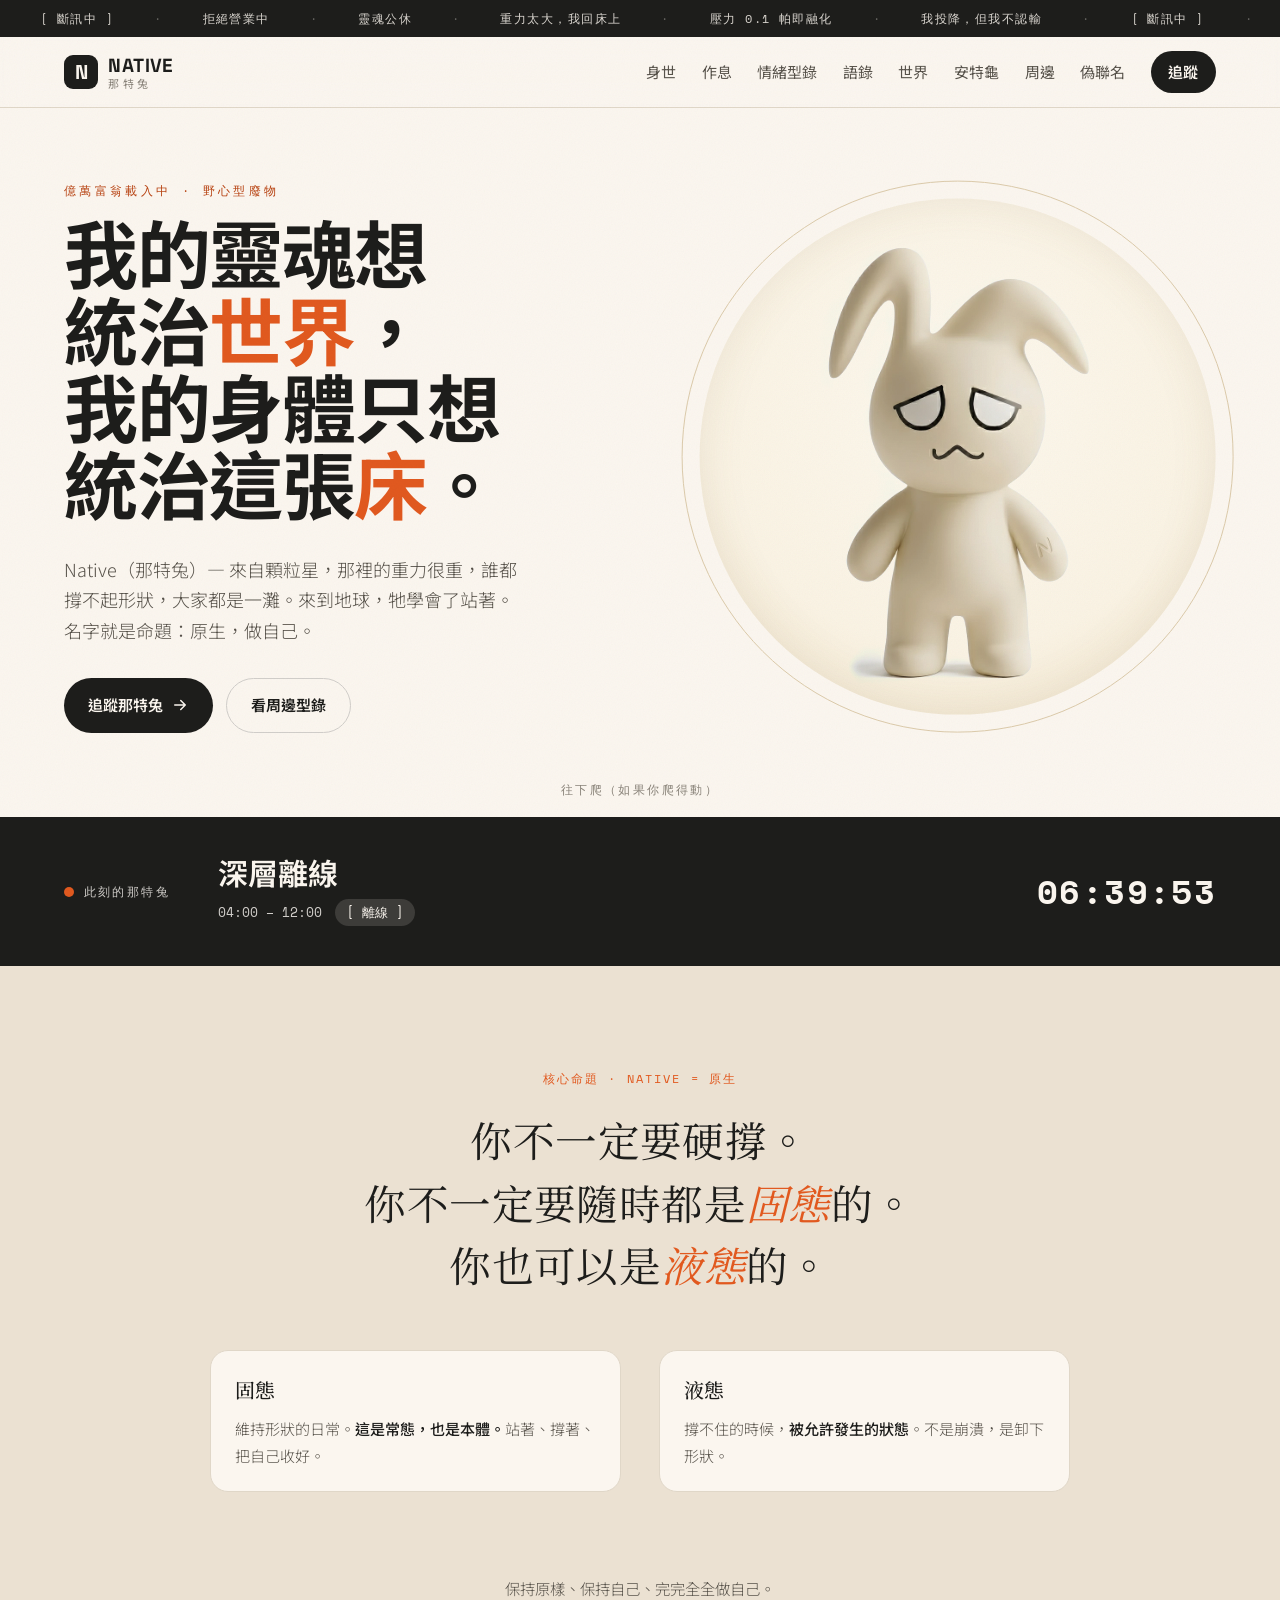
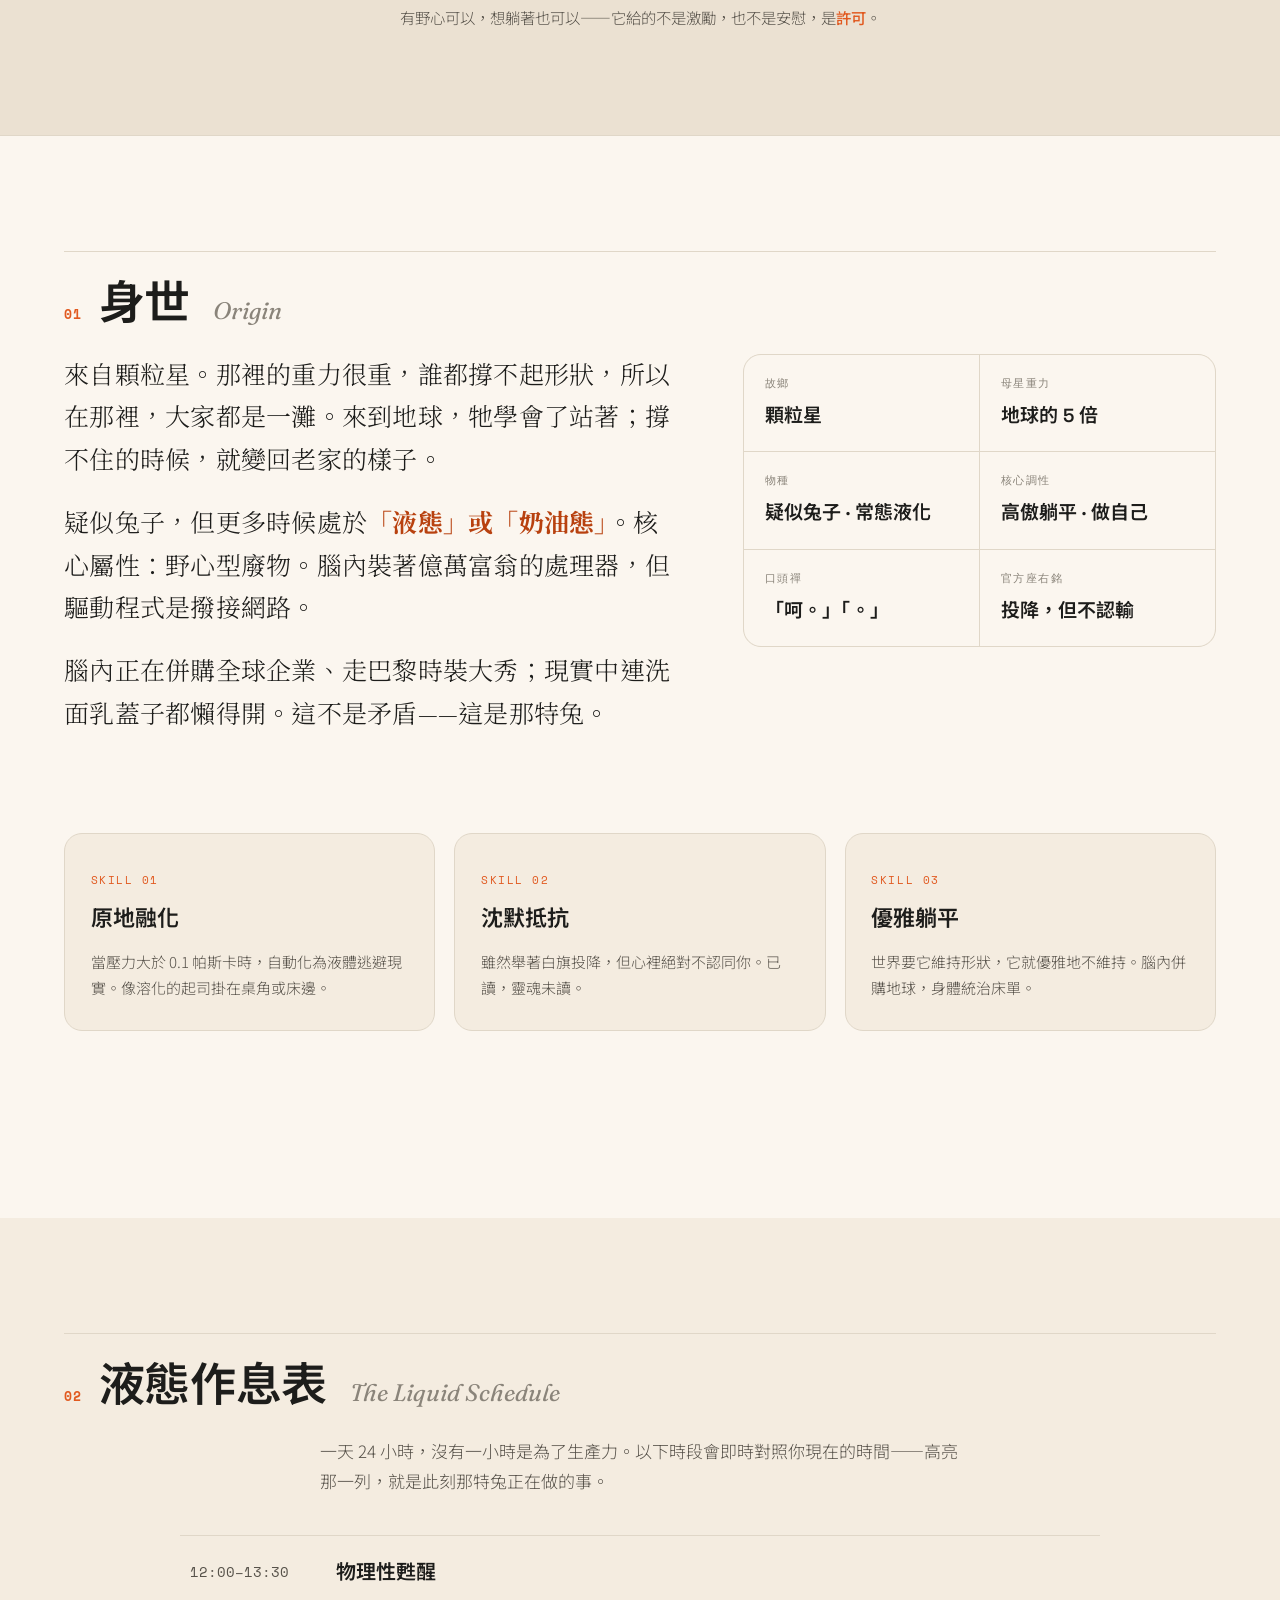
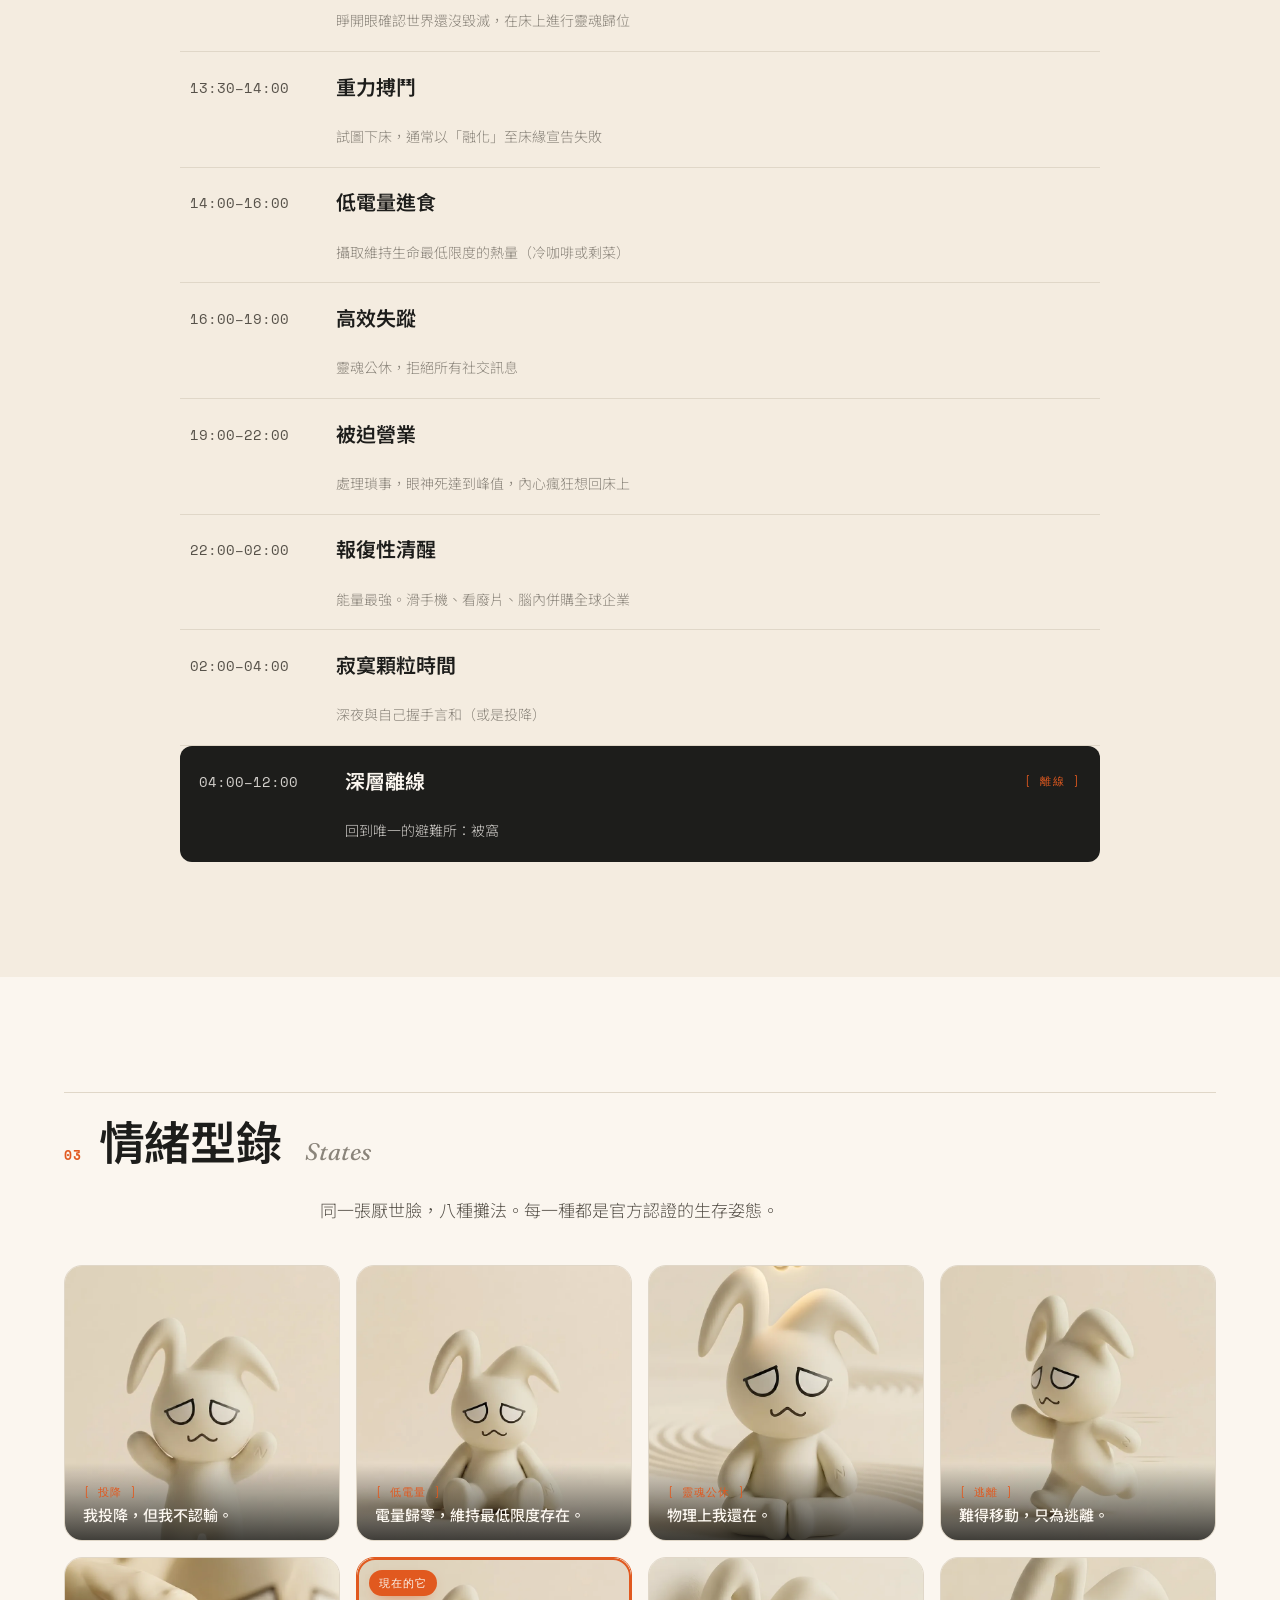
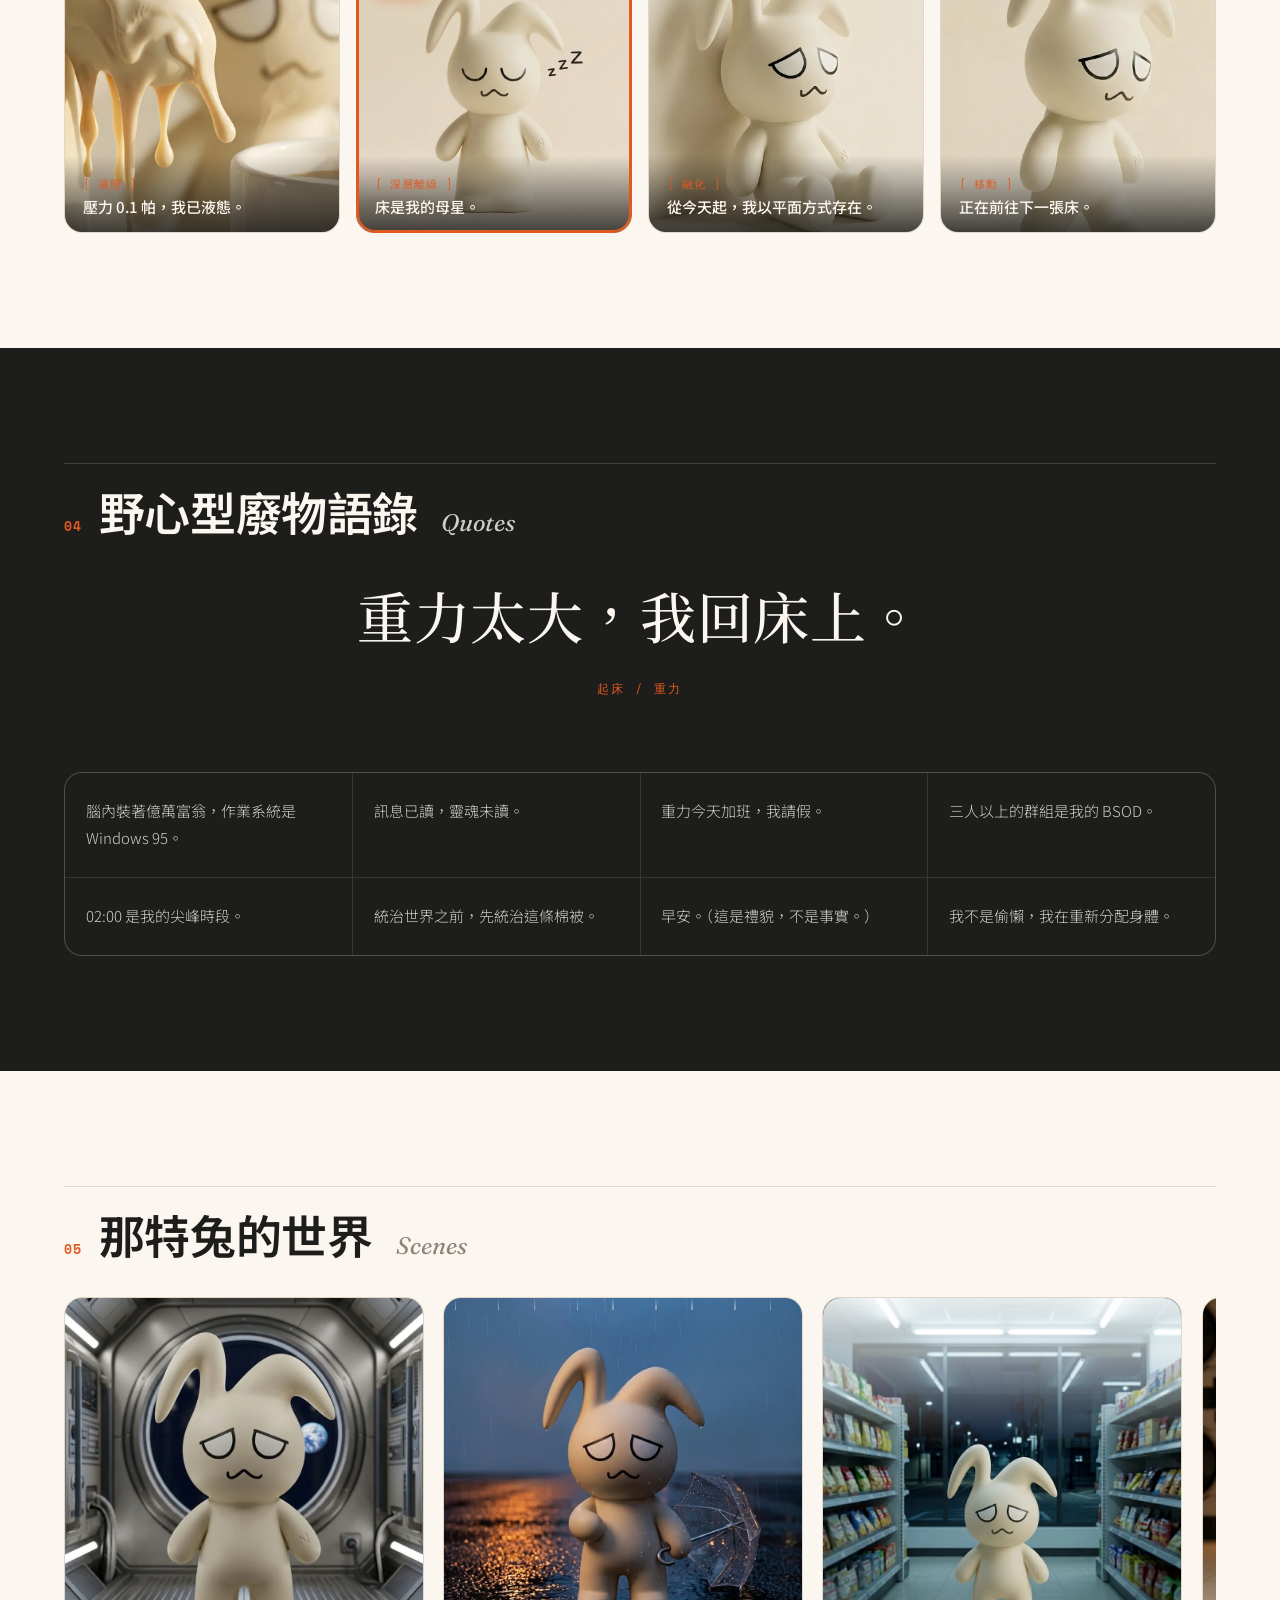
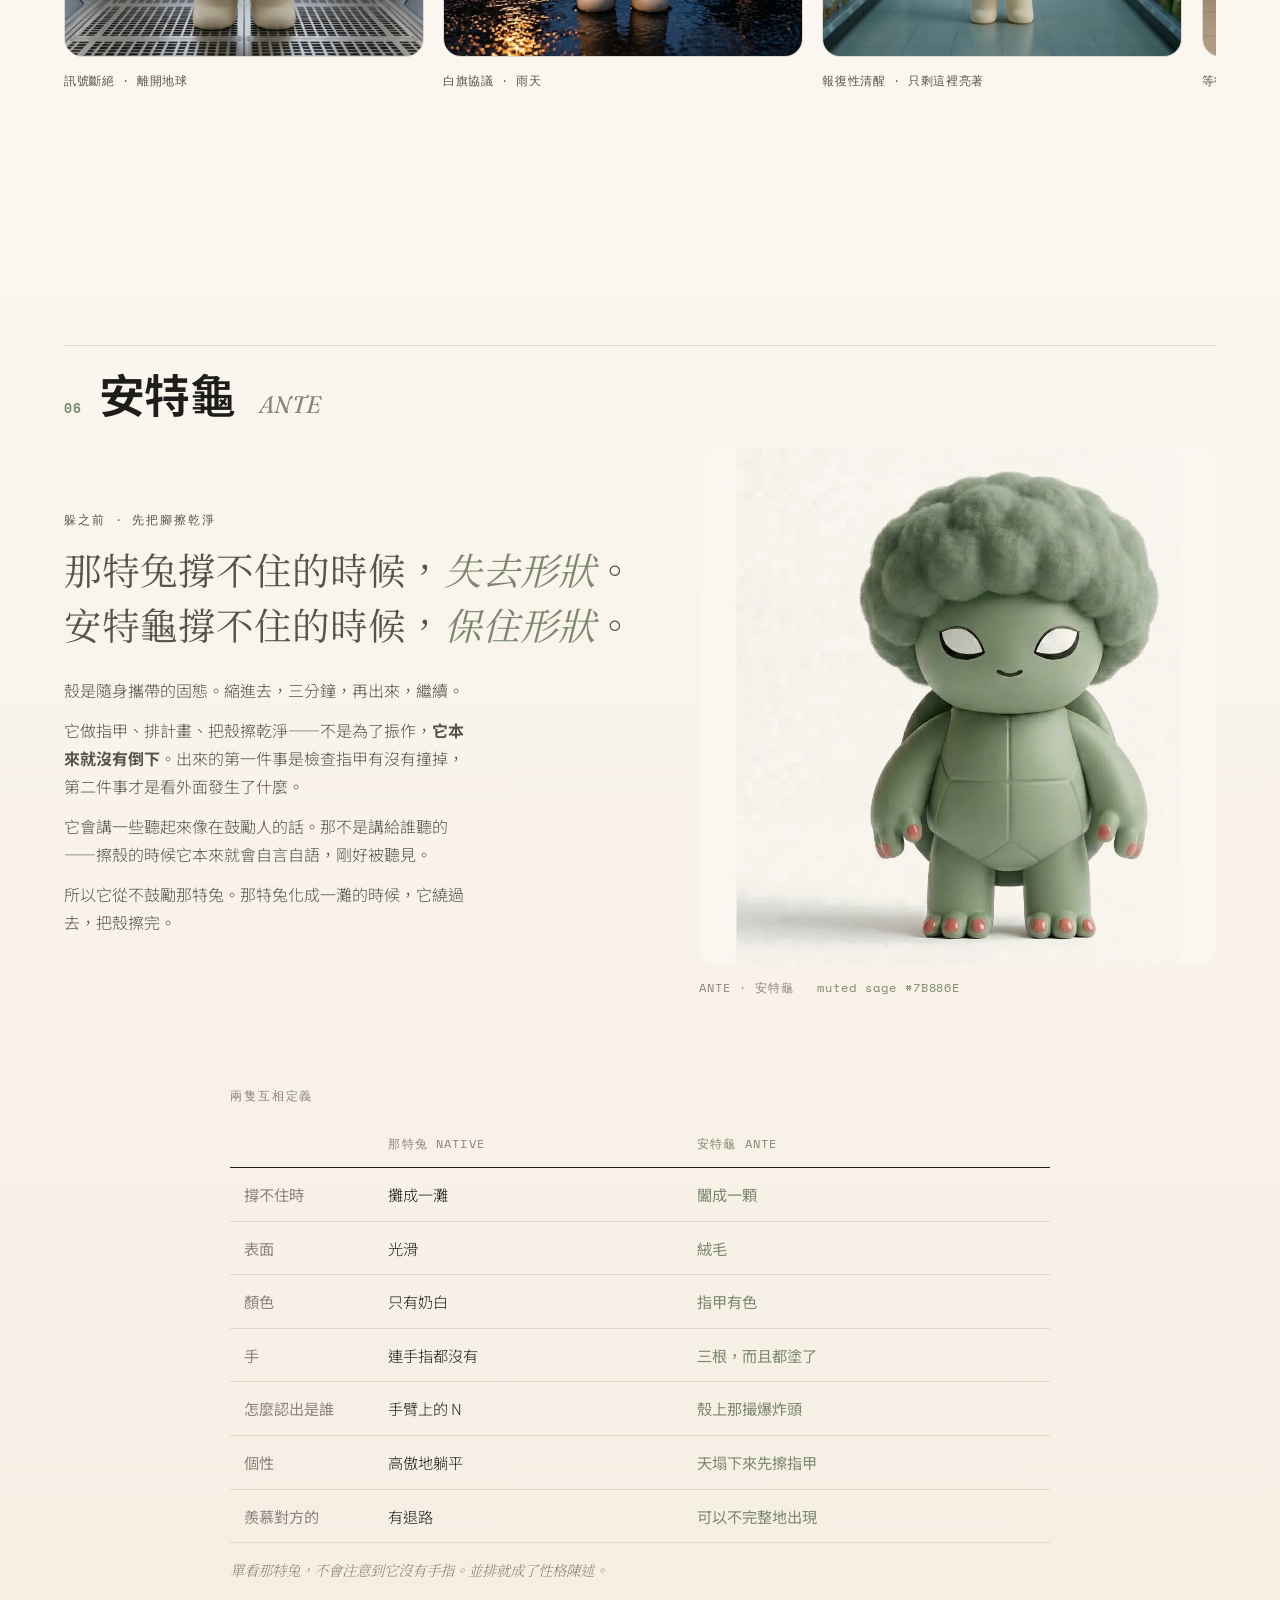
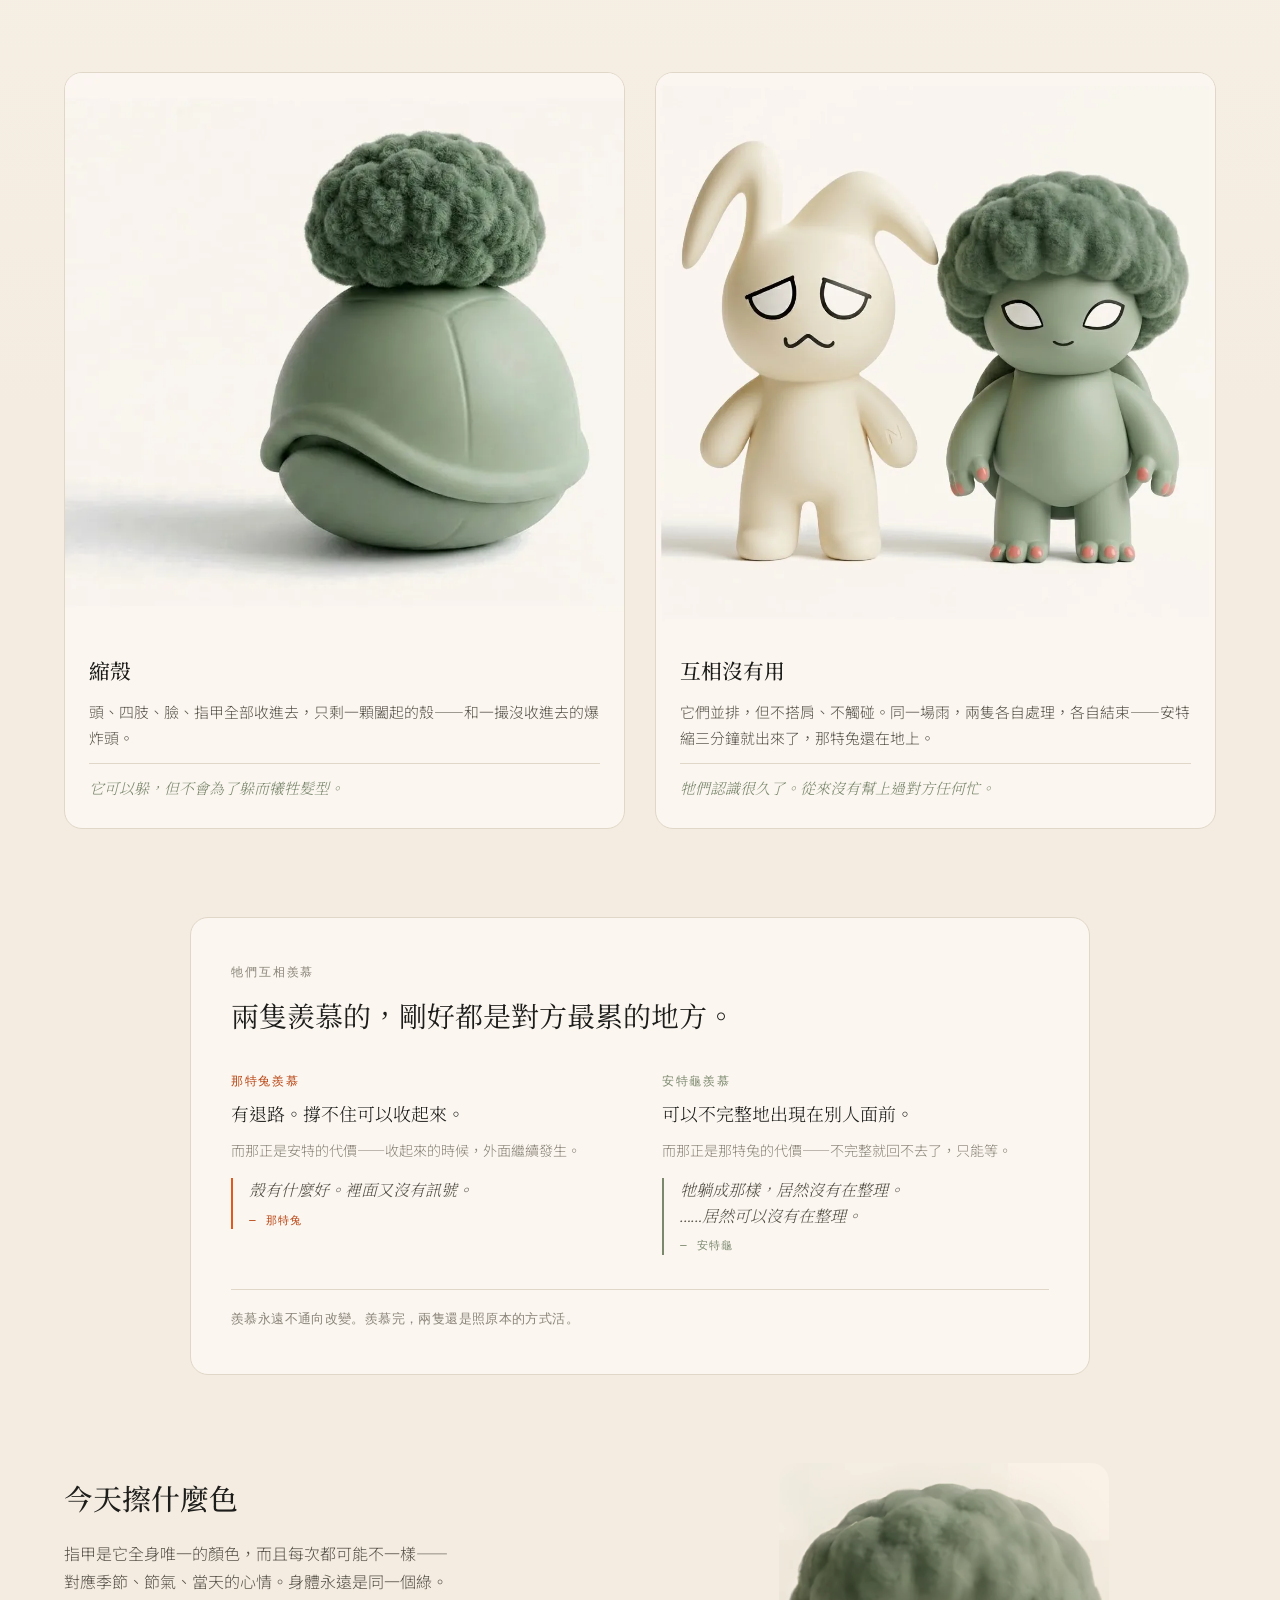
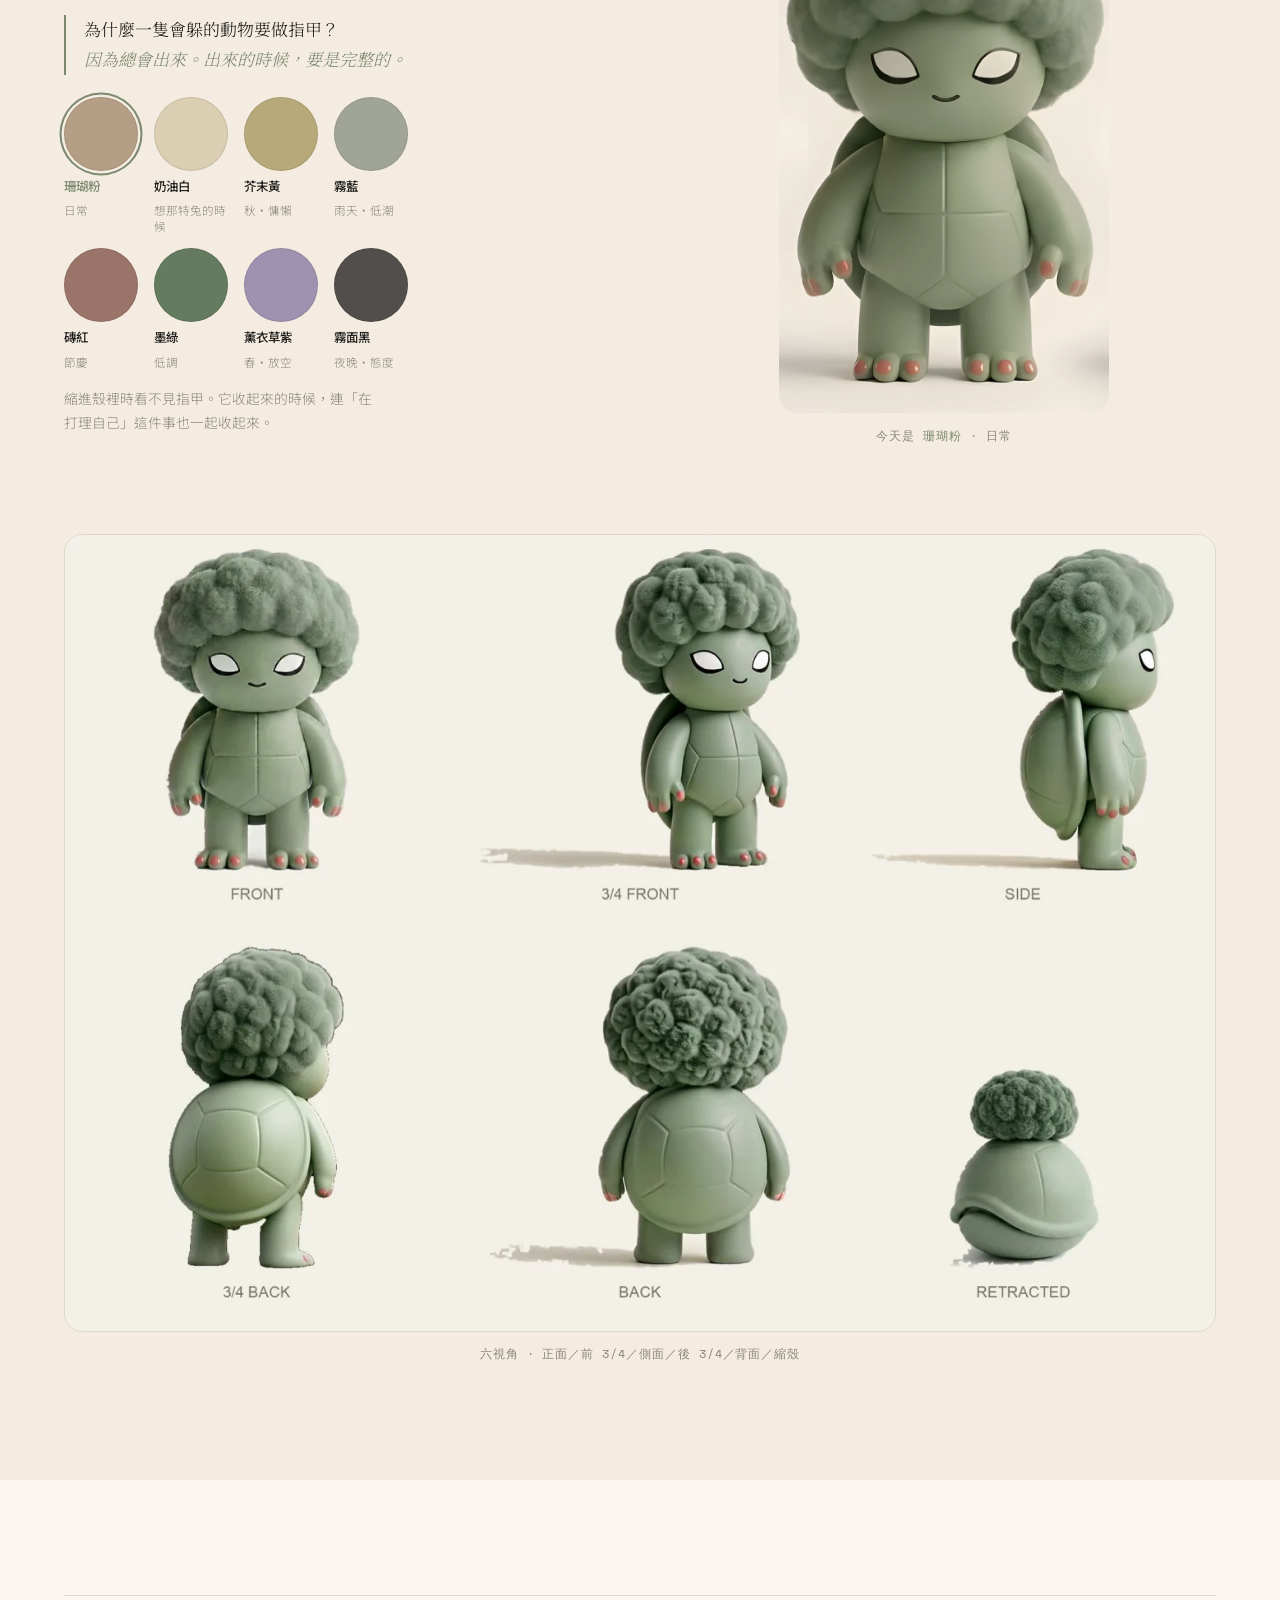
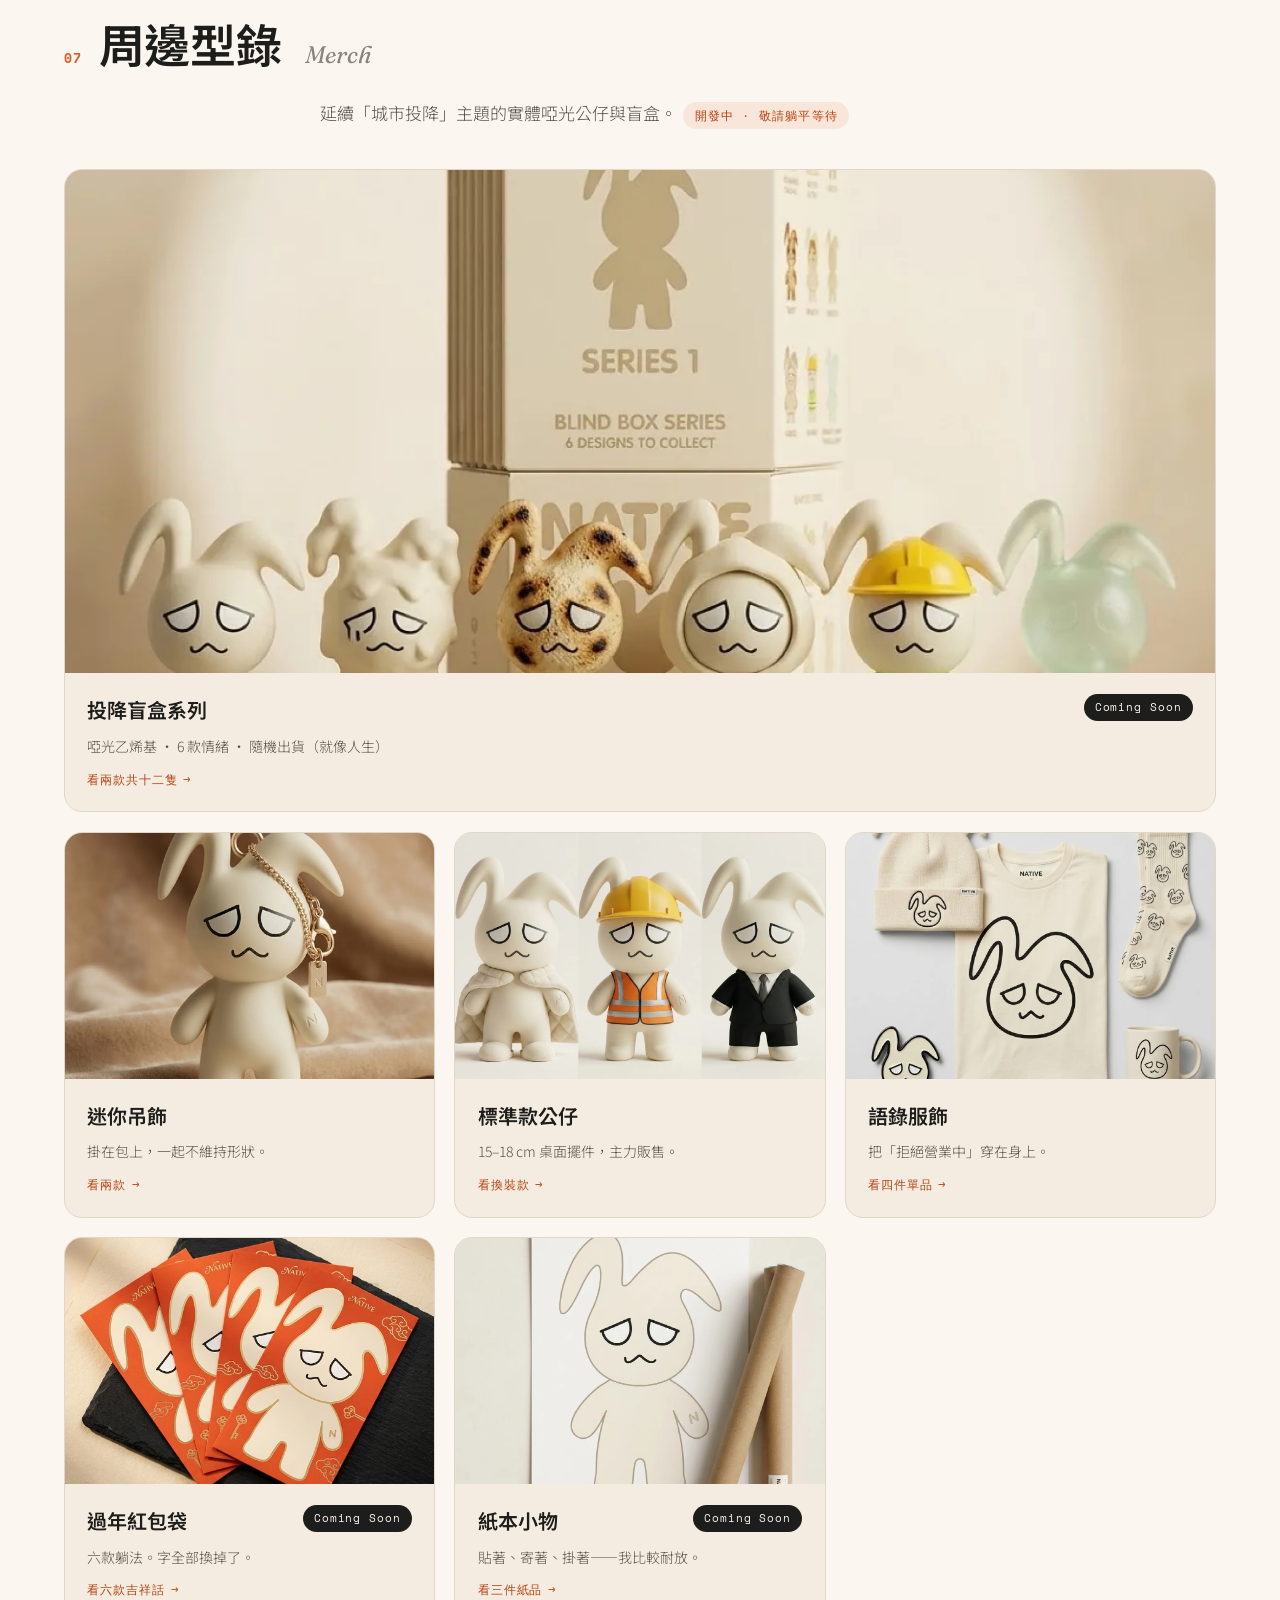
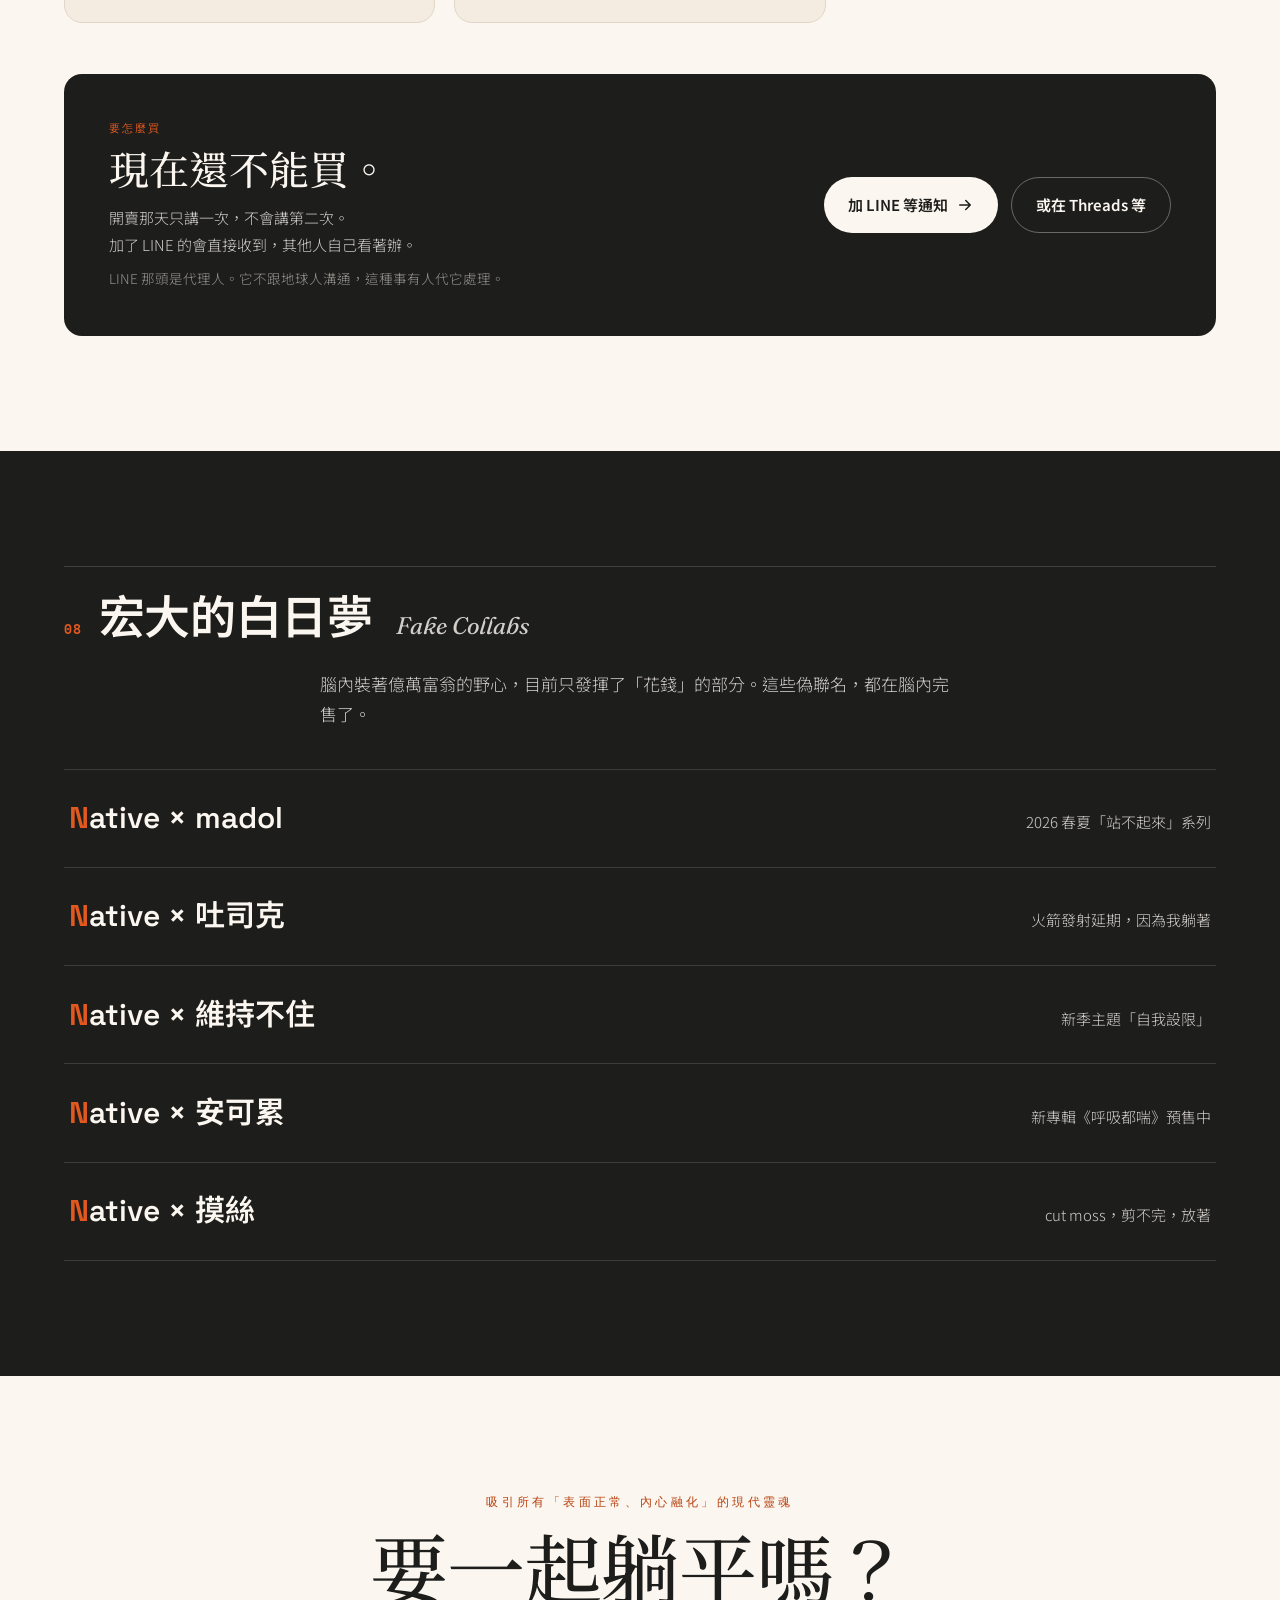
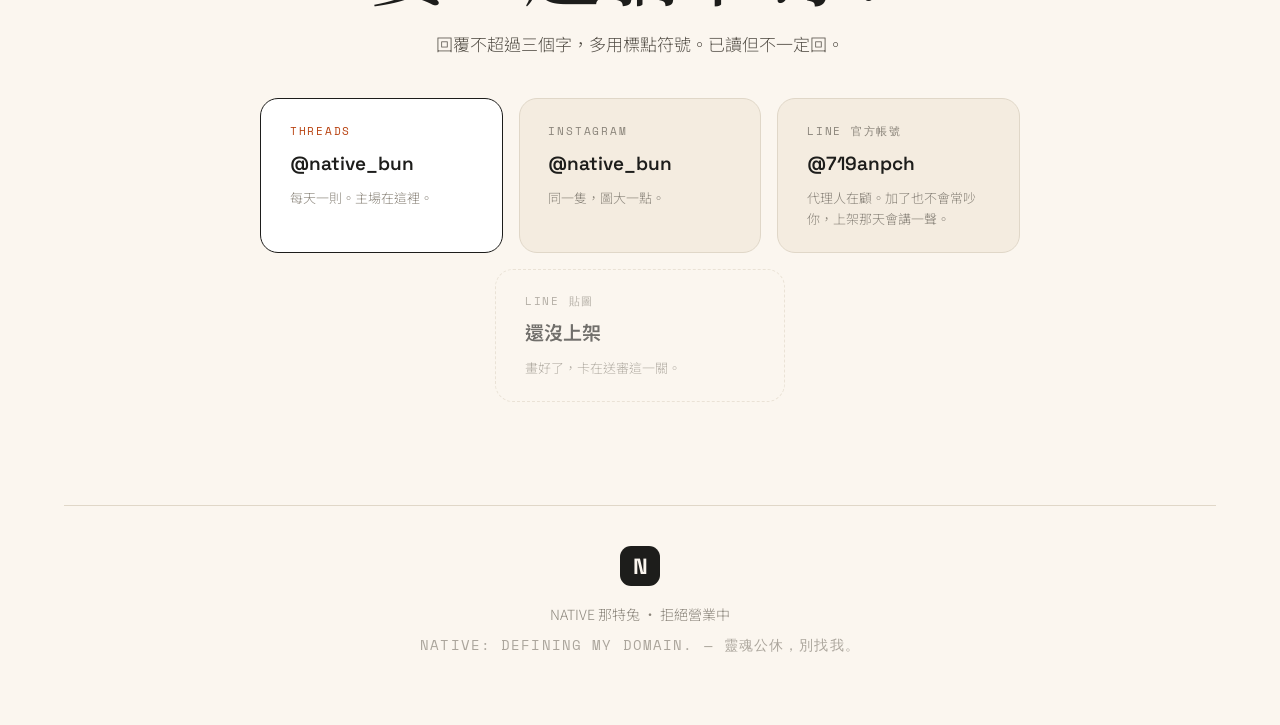
==== commit a179c515: "撤下萬聖節小卡（圖錯）" ====
--- a/index.html
+++ b/index.html
@@ -763,12 +763,6 @@
 
 <div class="hw-bats" aria-hidden="true"><i class="hw-bat hw-bat--1"><svg viewBox="0 0 100 44"><path d="M50 12l-3-7-2 8c-4-1-7 1-9 4C31 8 18 3 2 6c8 4 11 11 10 20 6-4 14-4 19 2 4-6 11-6 15 1l4 10 4-10c4-7 11-7 15-1 5-6 13-6 19-2-1-9 2-16 10-20-16-3-29 2-34 11-2-3-5-5-9-4l-2-8z" fill="currentColor"/></svg></i><i class="hw-bat hw-bat--2"><svg viewBox="0 0 100 44"><path d="M50 12l-3-7-2 8c-4-1-7 1-9 4C31 8 18 3 2 6c8 4 11 11 10 20 6-4 14-4 19 2 4-6 11-6 15 1l4 10 4-10c4-7 11-7 15-1 5-6 13-6 19-2-1-9 2-16 10-20-16-3-29 2-34 11-2-3-5-5-9-4l-2-8z" fill="currentColor"/></svg></i><i class="hw-bat hw-bat--3"><svg viewBox="0 0 100 44"><path d="M50 12l-3-7-2 8c-4-1-7 1-9 4C31 8 18 3 2 6c8 4 11 11 10 20 6-4 14-4 19 2 4-6 11-6 15 1l4 10 4-10c4-7 11-7 15-1 5-6 13-6 19-2-1-9 2-16 10-20-16-3-29 2-34 11-2-3-5-5-9-4l-2-8z" fill="currentColor"/></svg></i><i class="hw-bat hw-bat--4"><svg viewBox="0 0 100 44"><path d="M50 12l-3-7-2 8c-4-1-7 1-9 4C31 8 18 3 2 6c8 4 11 11 10 20 6-4 14-4 19 2 4-6 11-6 15 1l4 10 4-10c4-7 11-7 15-1 5-6 13-6 19-2-1-9 2-16 10-20-16-3-29 2-34 11-2-3-5-5-9-4l-2-8z" fill="currentColor"/></svg></i><i class="hw-bat hw-bat--5"><svg viewBox="0 0 100 44"><path d="M50 12l-3-7-2 8c-4-1-7 1-9 4C31 8 18 3 2 6c8 4 11 11 10 20 6-4 14-4 19 2 4-6 11-6 15 1l4 10 4-10c4-7 11-7 15-1 5-6 13-6 19-2-1-9 2-16 10-20-16-3-29 2-34 11-2-3-5-5-9-4l-2-8z" fill="currentColor"/></svg></i></div>
 <div class="hw-web" aria-hidden="true"><svg viewBox="0 0 120 120" fill="none" stroke="currentColor" stroke-width="1"><path d="M0 0L120 120M0 0L60 120M0 0L120 60M0 0L0 120M0 0L120 0"/><path d="M0 28Q14 14 28 0M0 56Q30 40 40 22Q52 18 56 0M0 88Q44 70 58 46Q76 36 88 0M0 118Q60 98 78 66Q102 48 118 0"/></svg></div>
-<aside class="hw-card" id="hwCard" aria-label="萬聖節限定">
-  <button class="hw-card__x" id="hwClose" aria-label="關閉萬聖節小卡">×</button>
-  <img src="assets/halloween_ghost.webp" width="480" height="853" alt="那特兔披著鬼床單，兩隻耳朵從床單穿出來" loading="lazy">
-  <p class="hw-card__k">HALLOWEEN · 10/31</p>
-  <p class="hw-card__t">怎麼扮，<br>耳朵都會跑出來。</p>
-</aside>
 
 <script src="script.js"></script>
 </body>
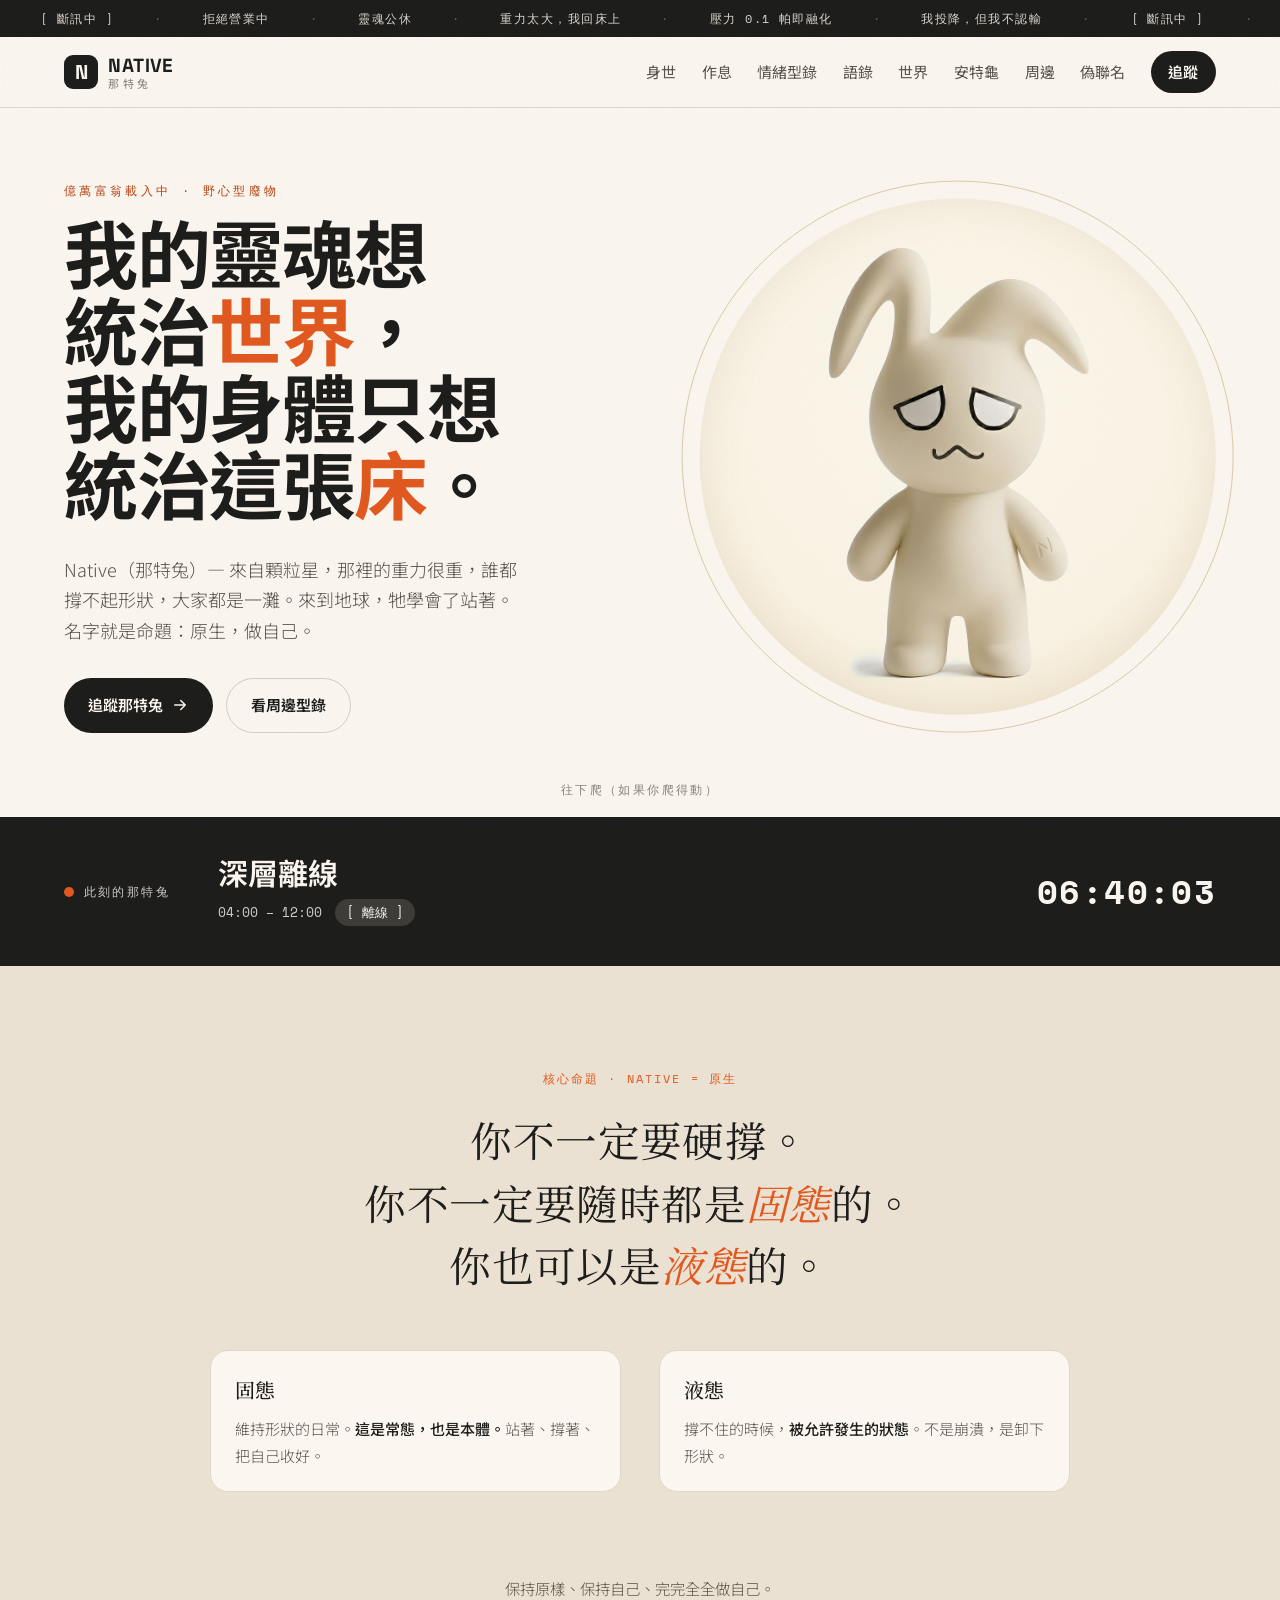
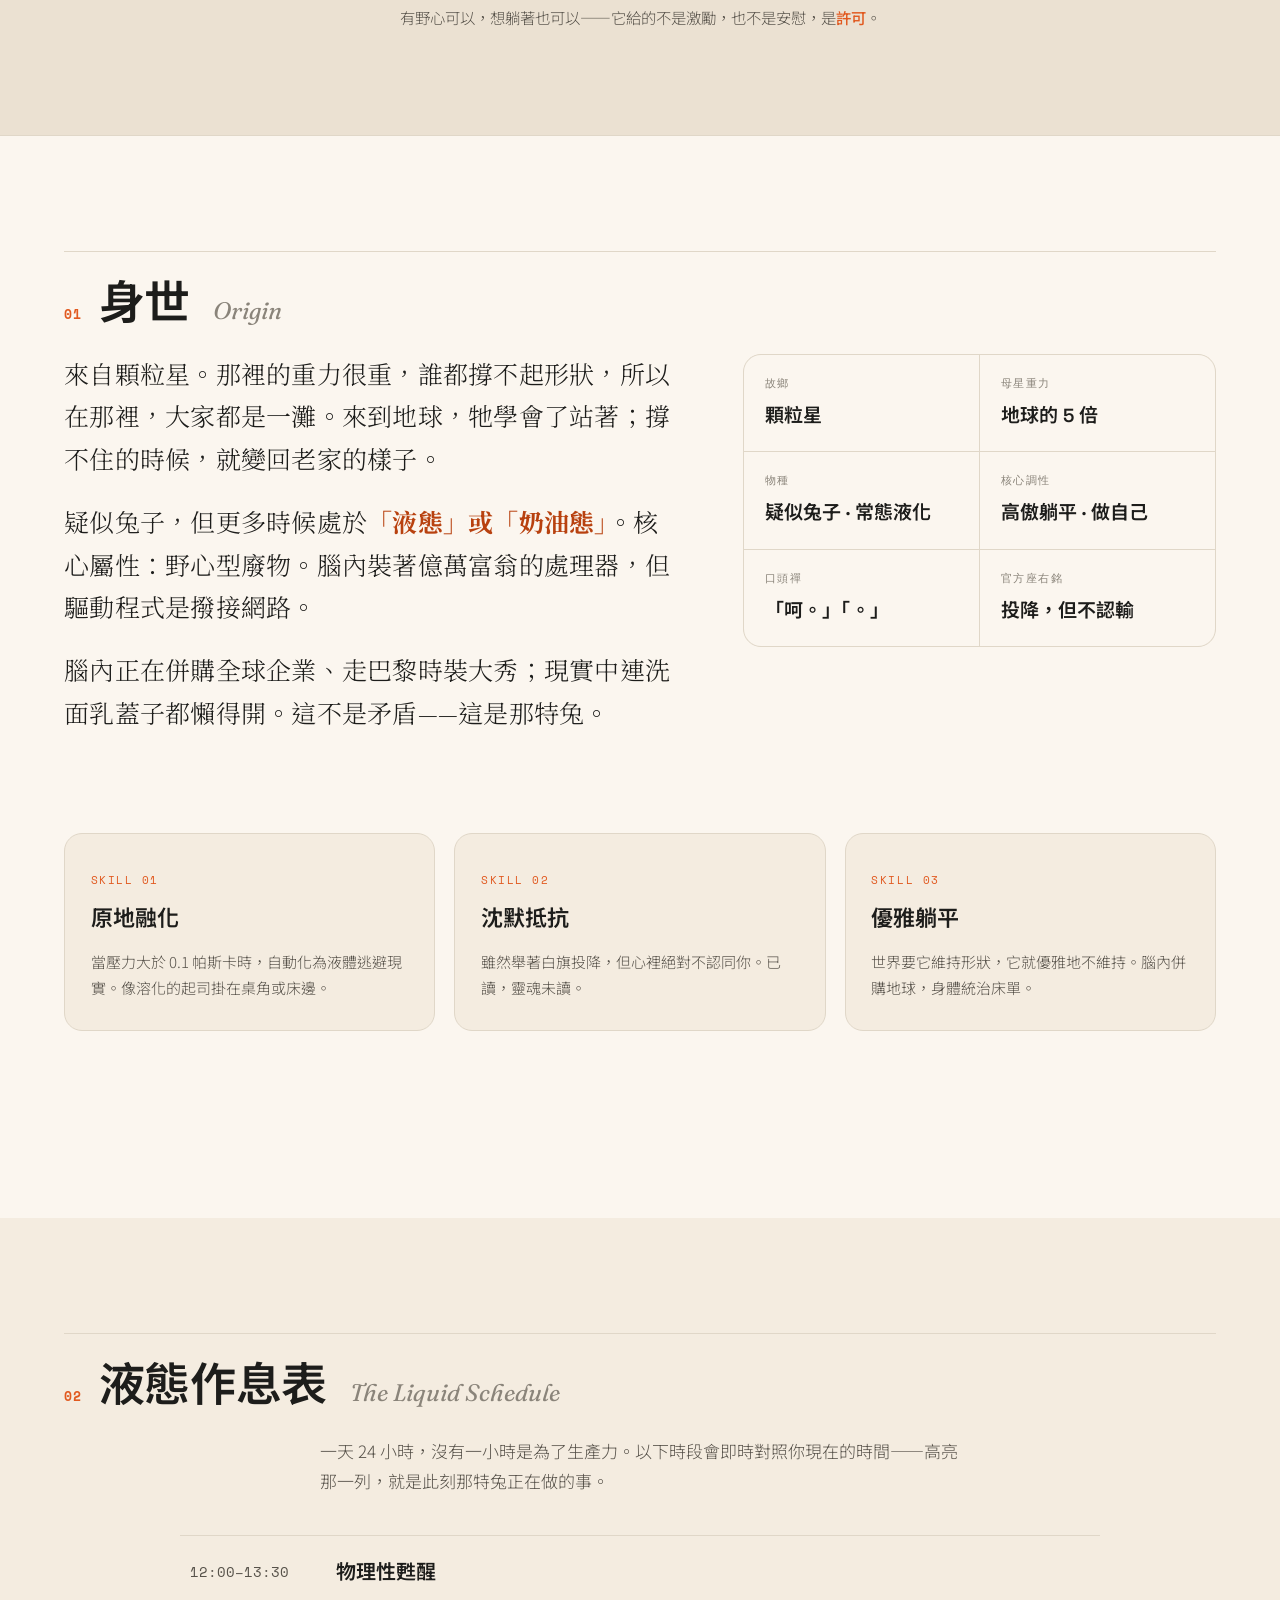
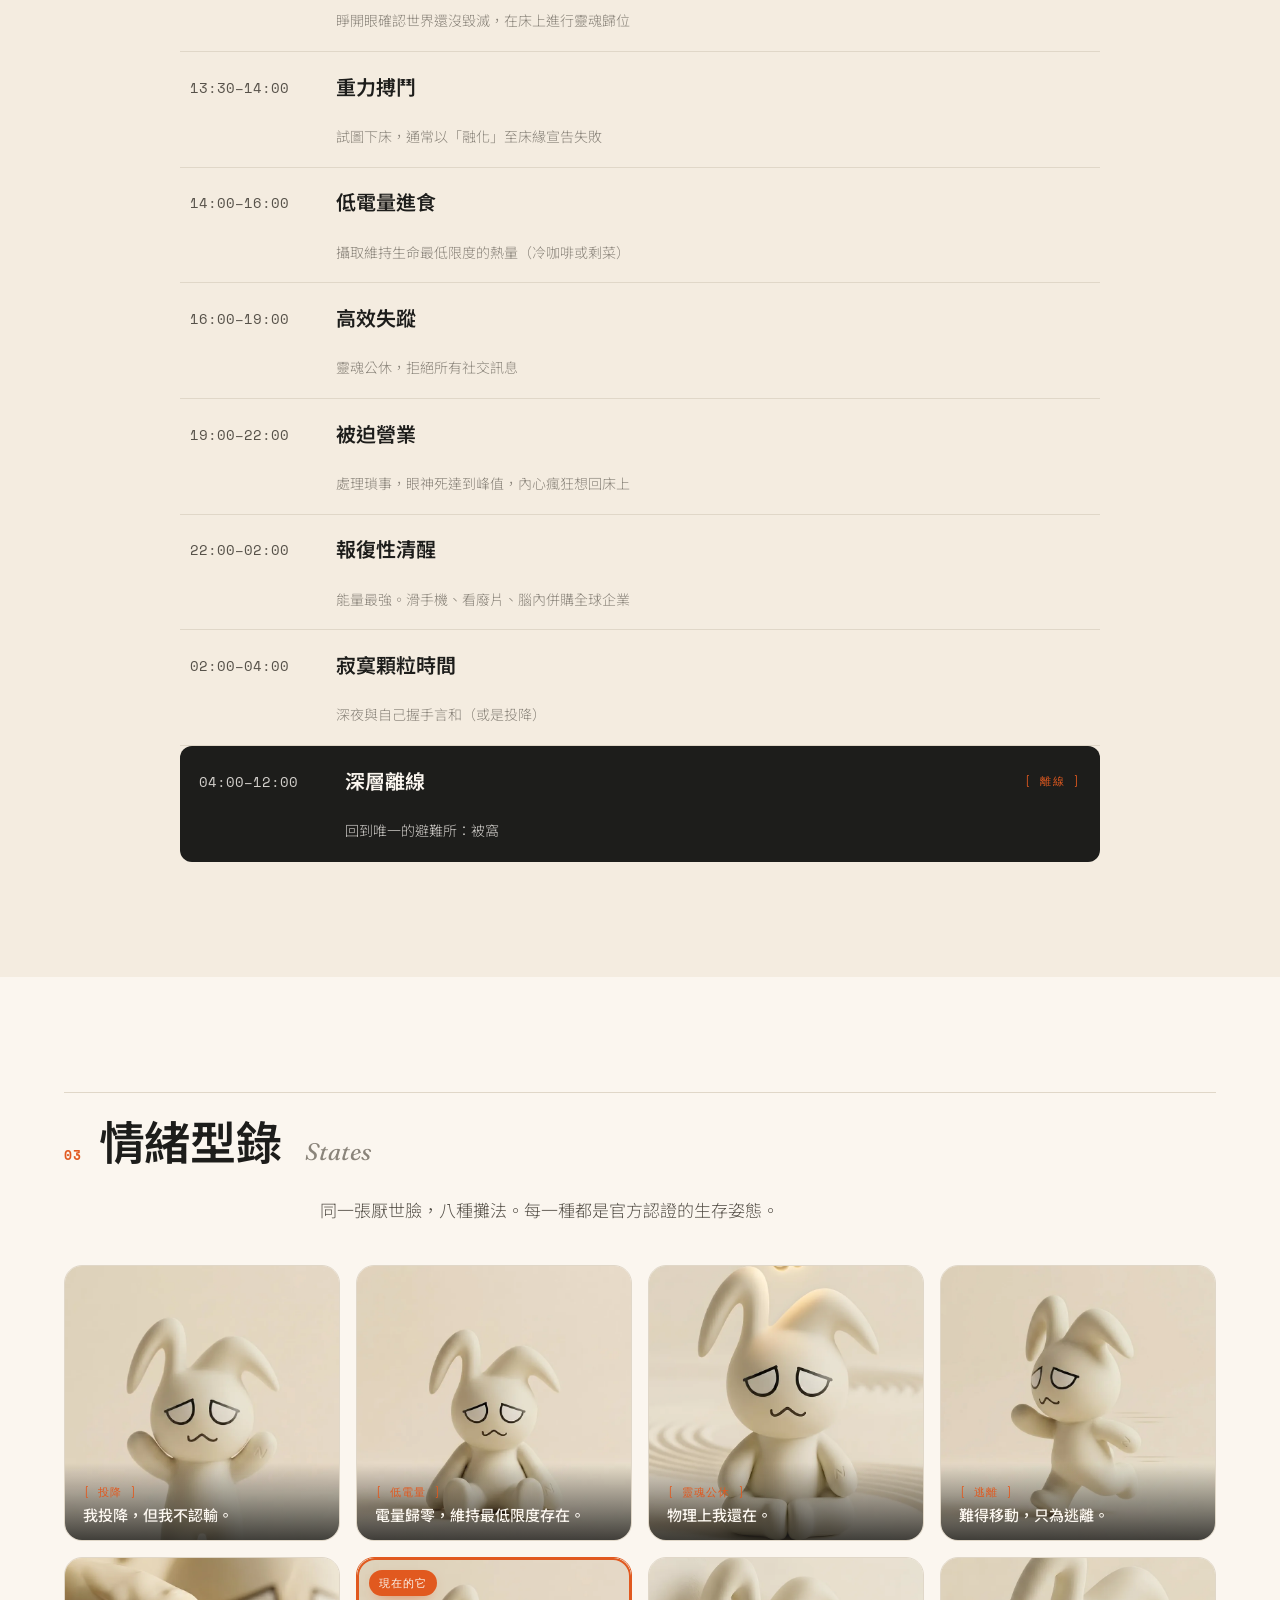
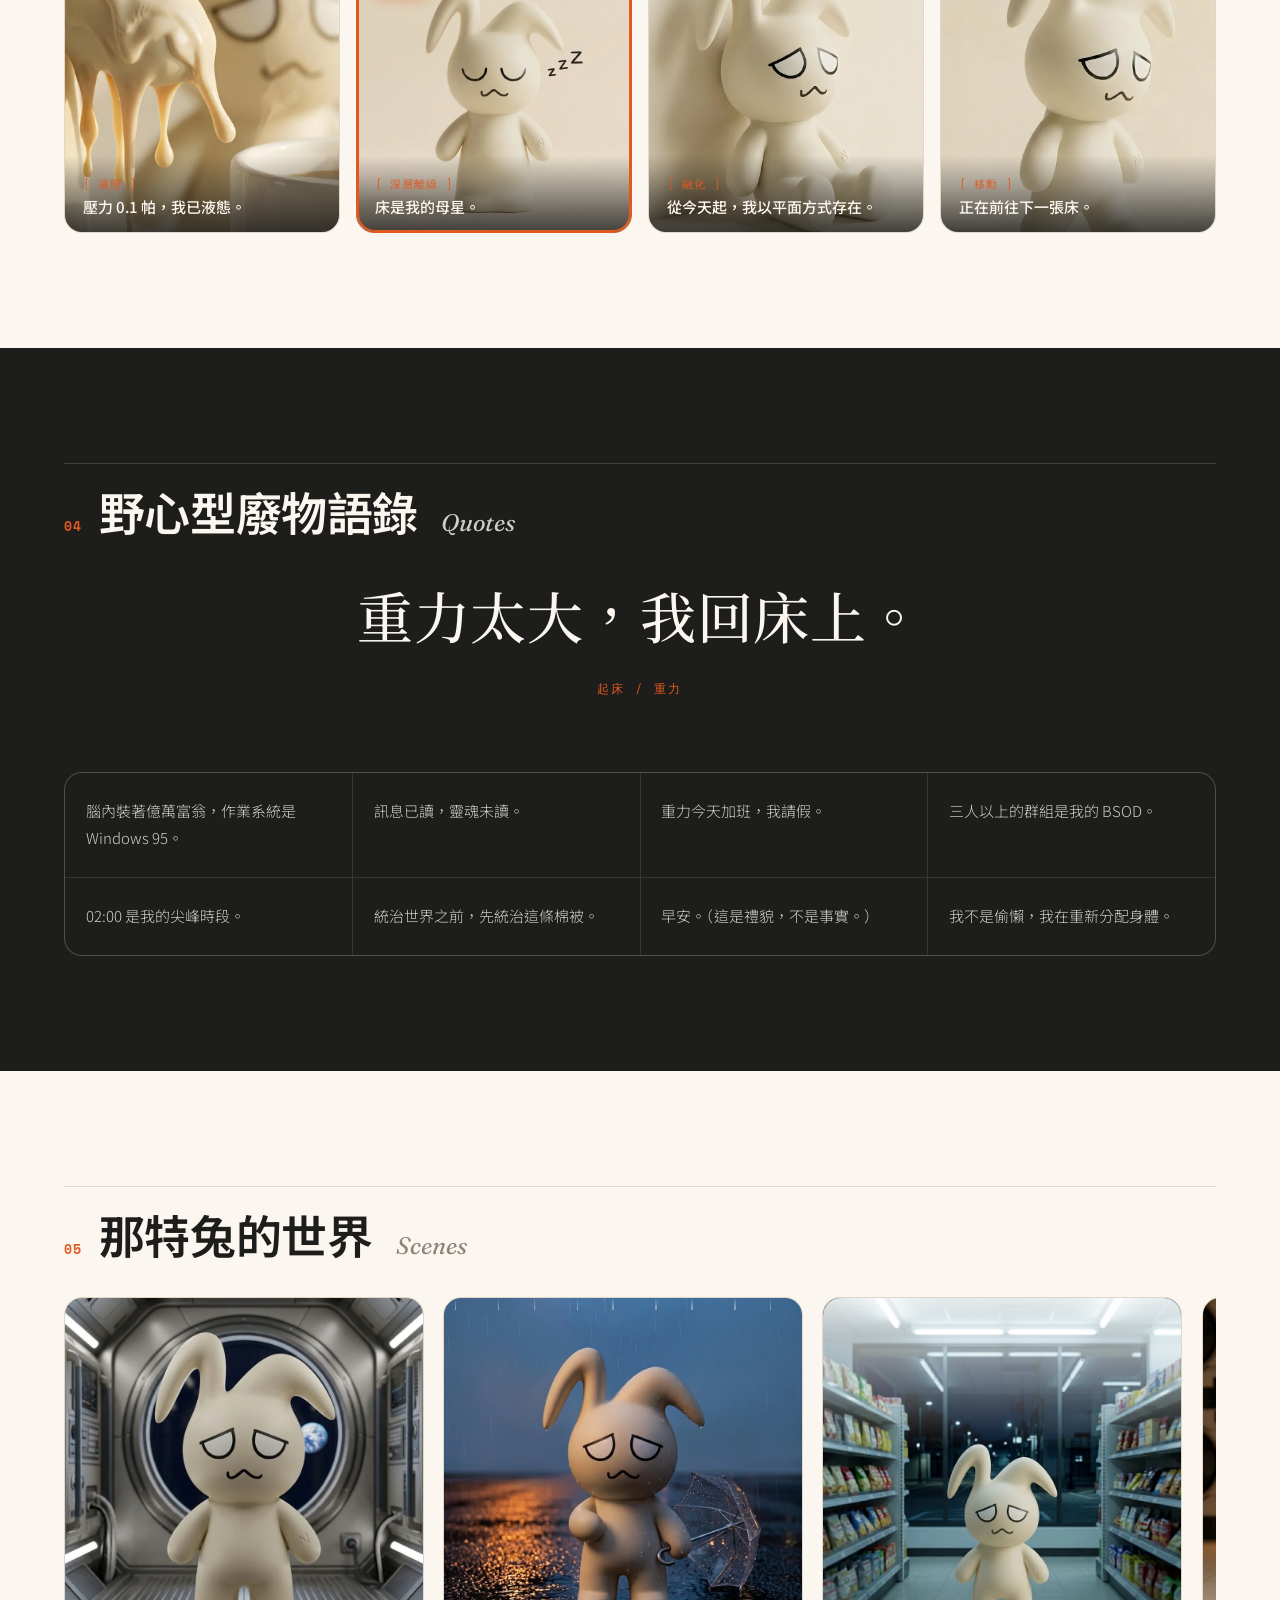
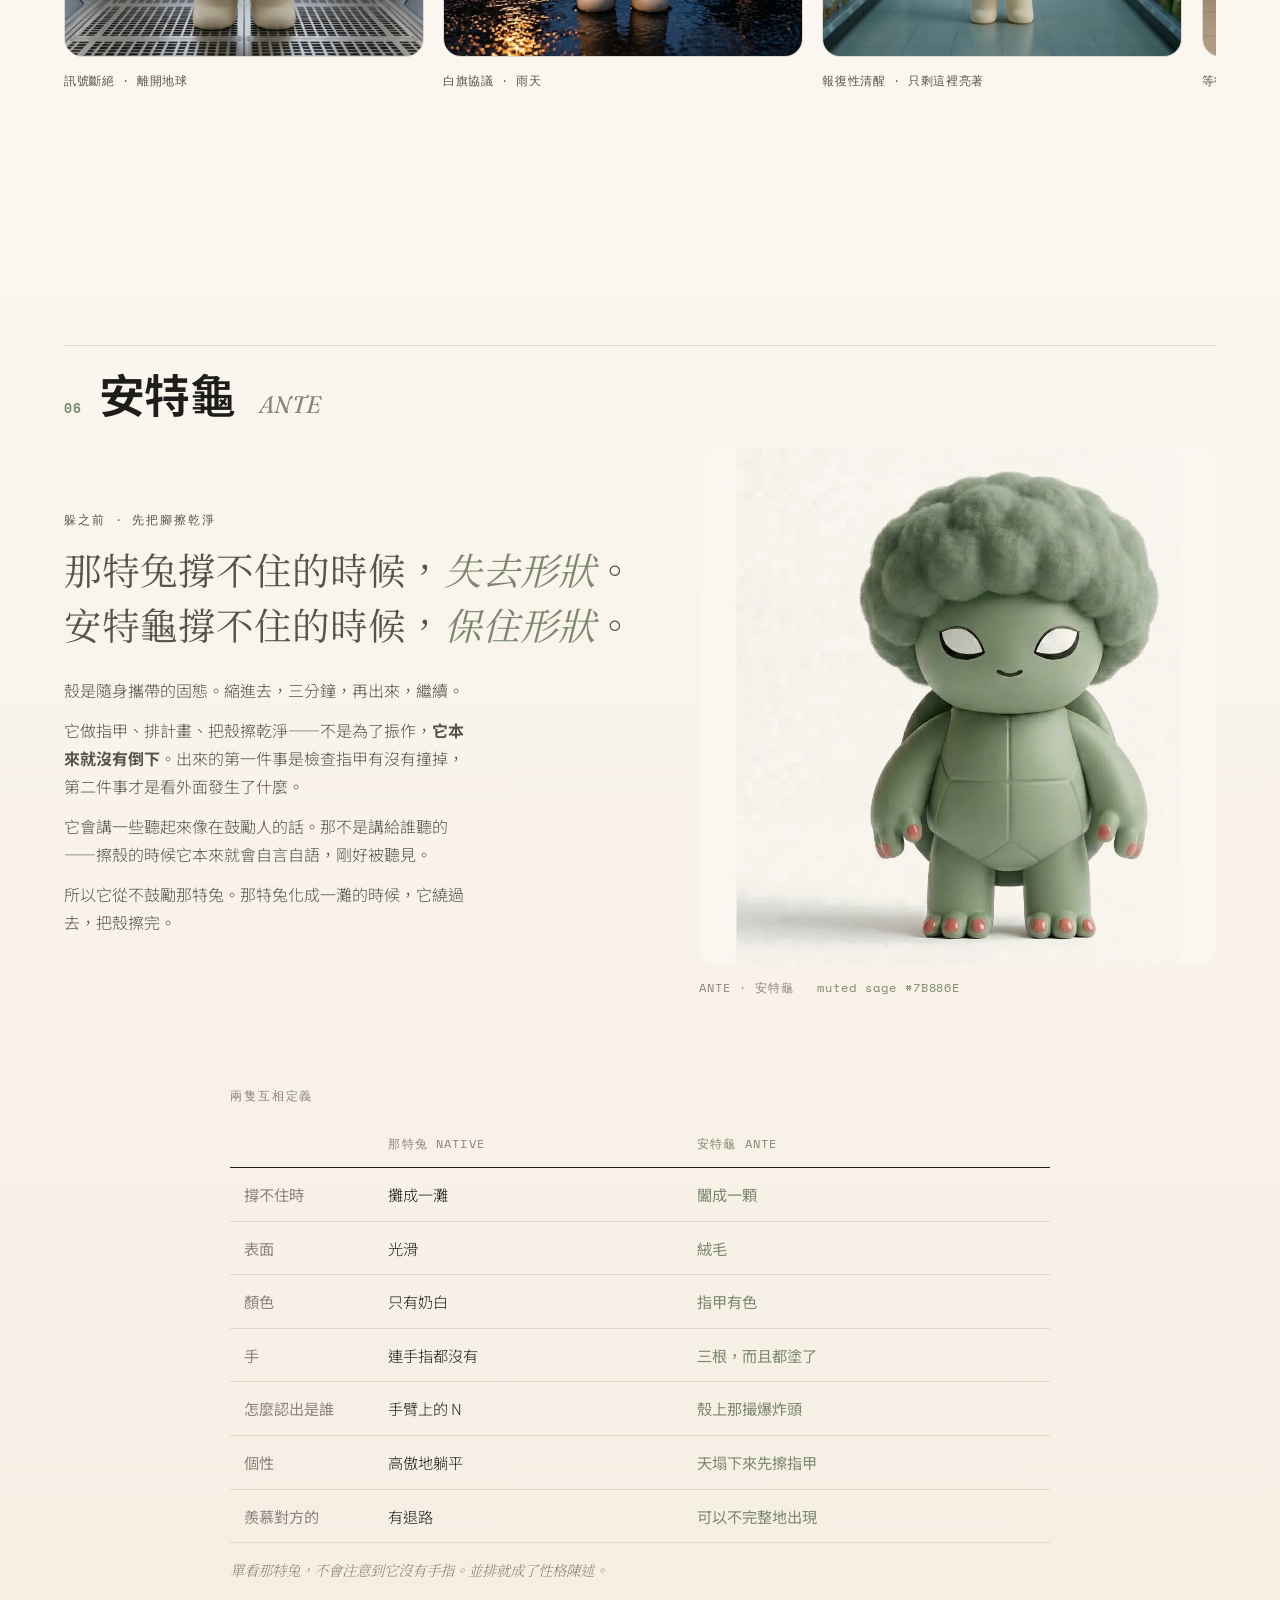
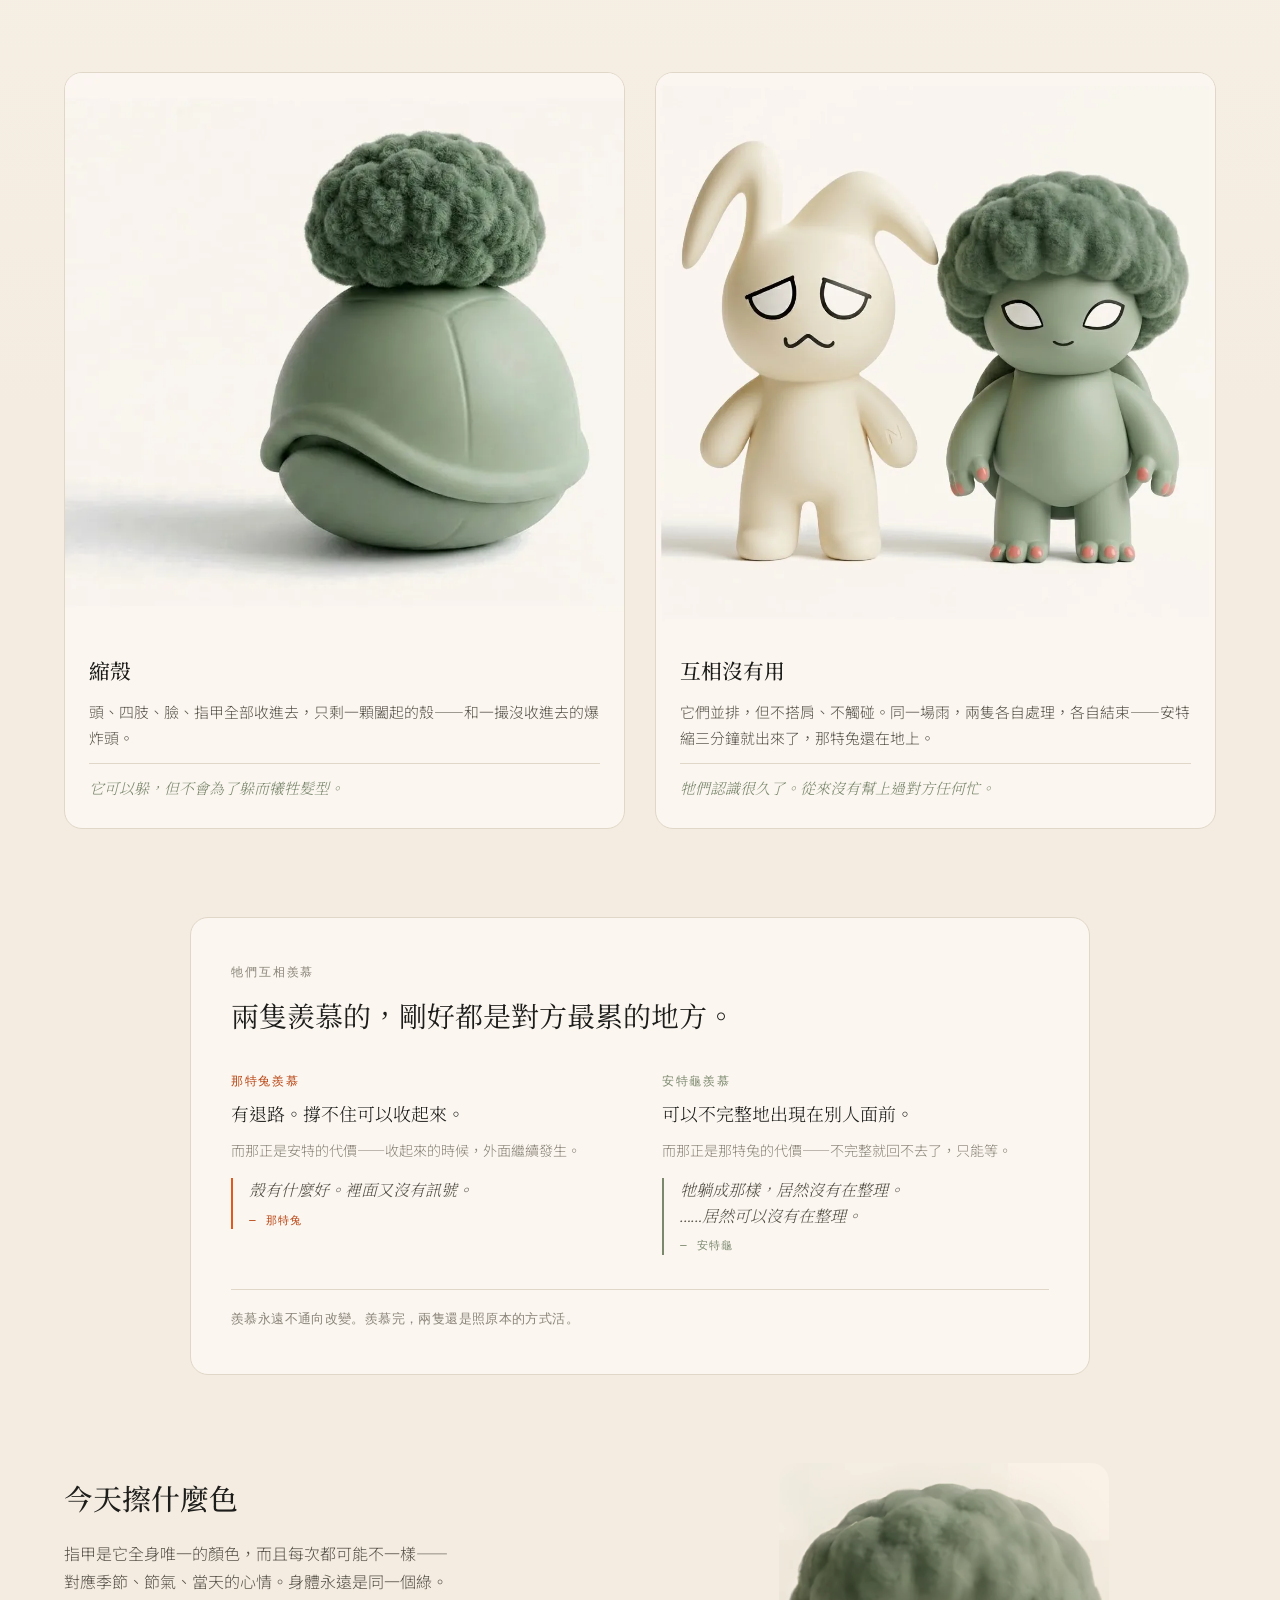
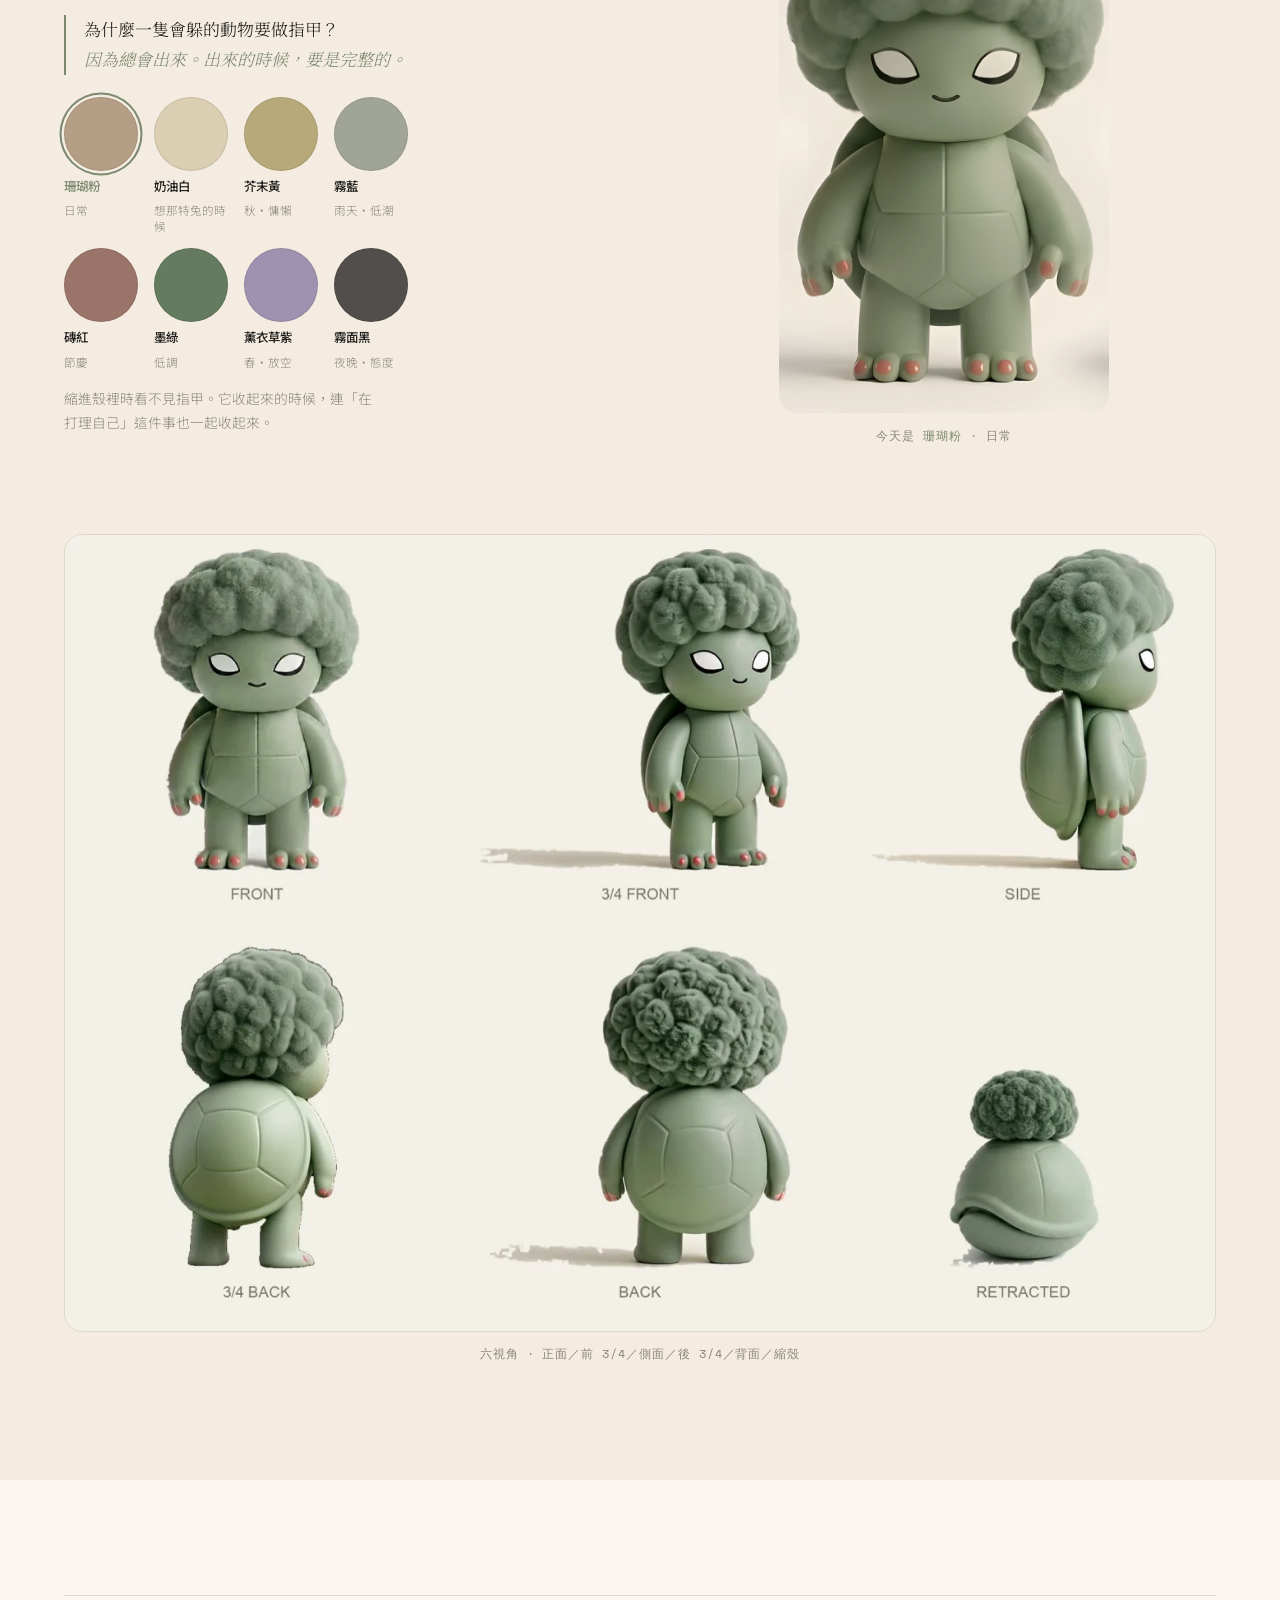
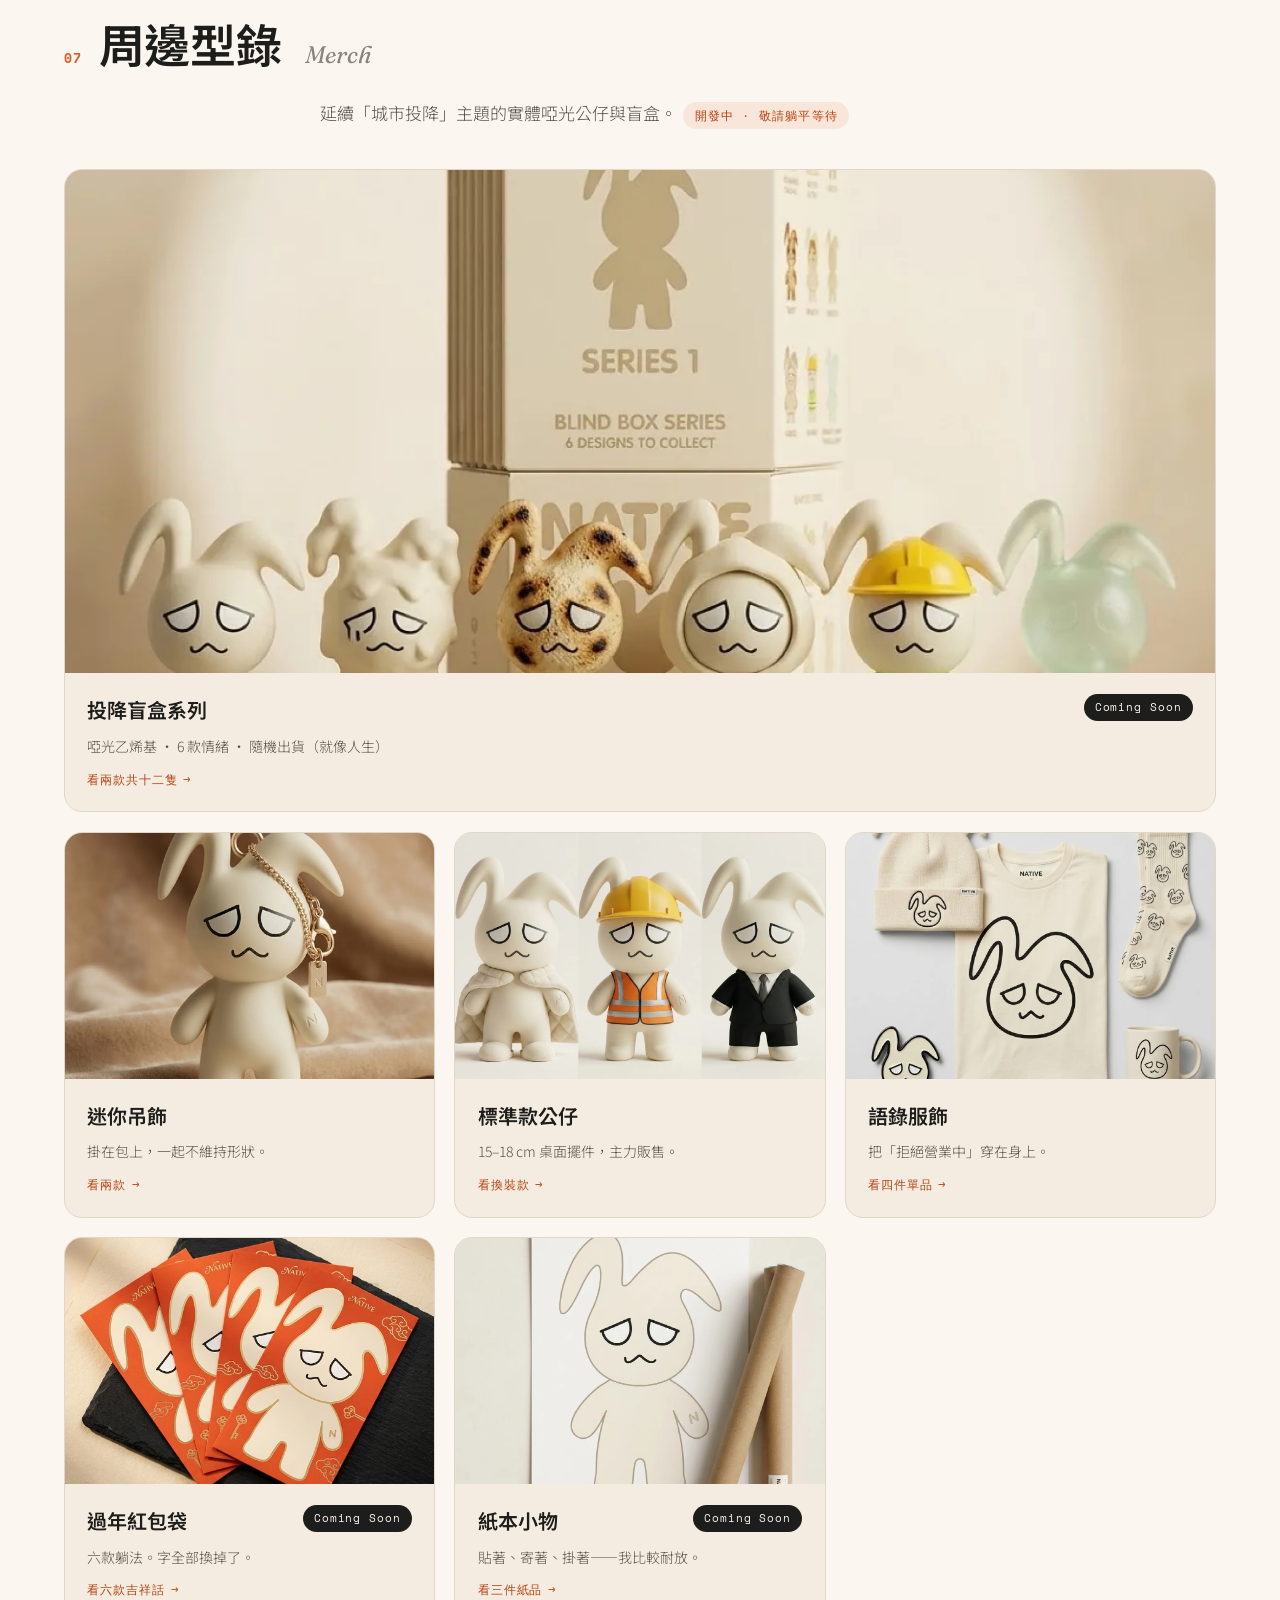
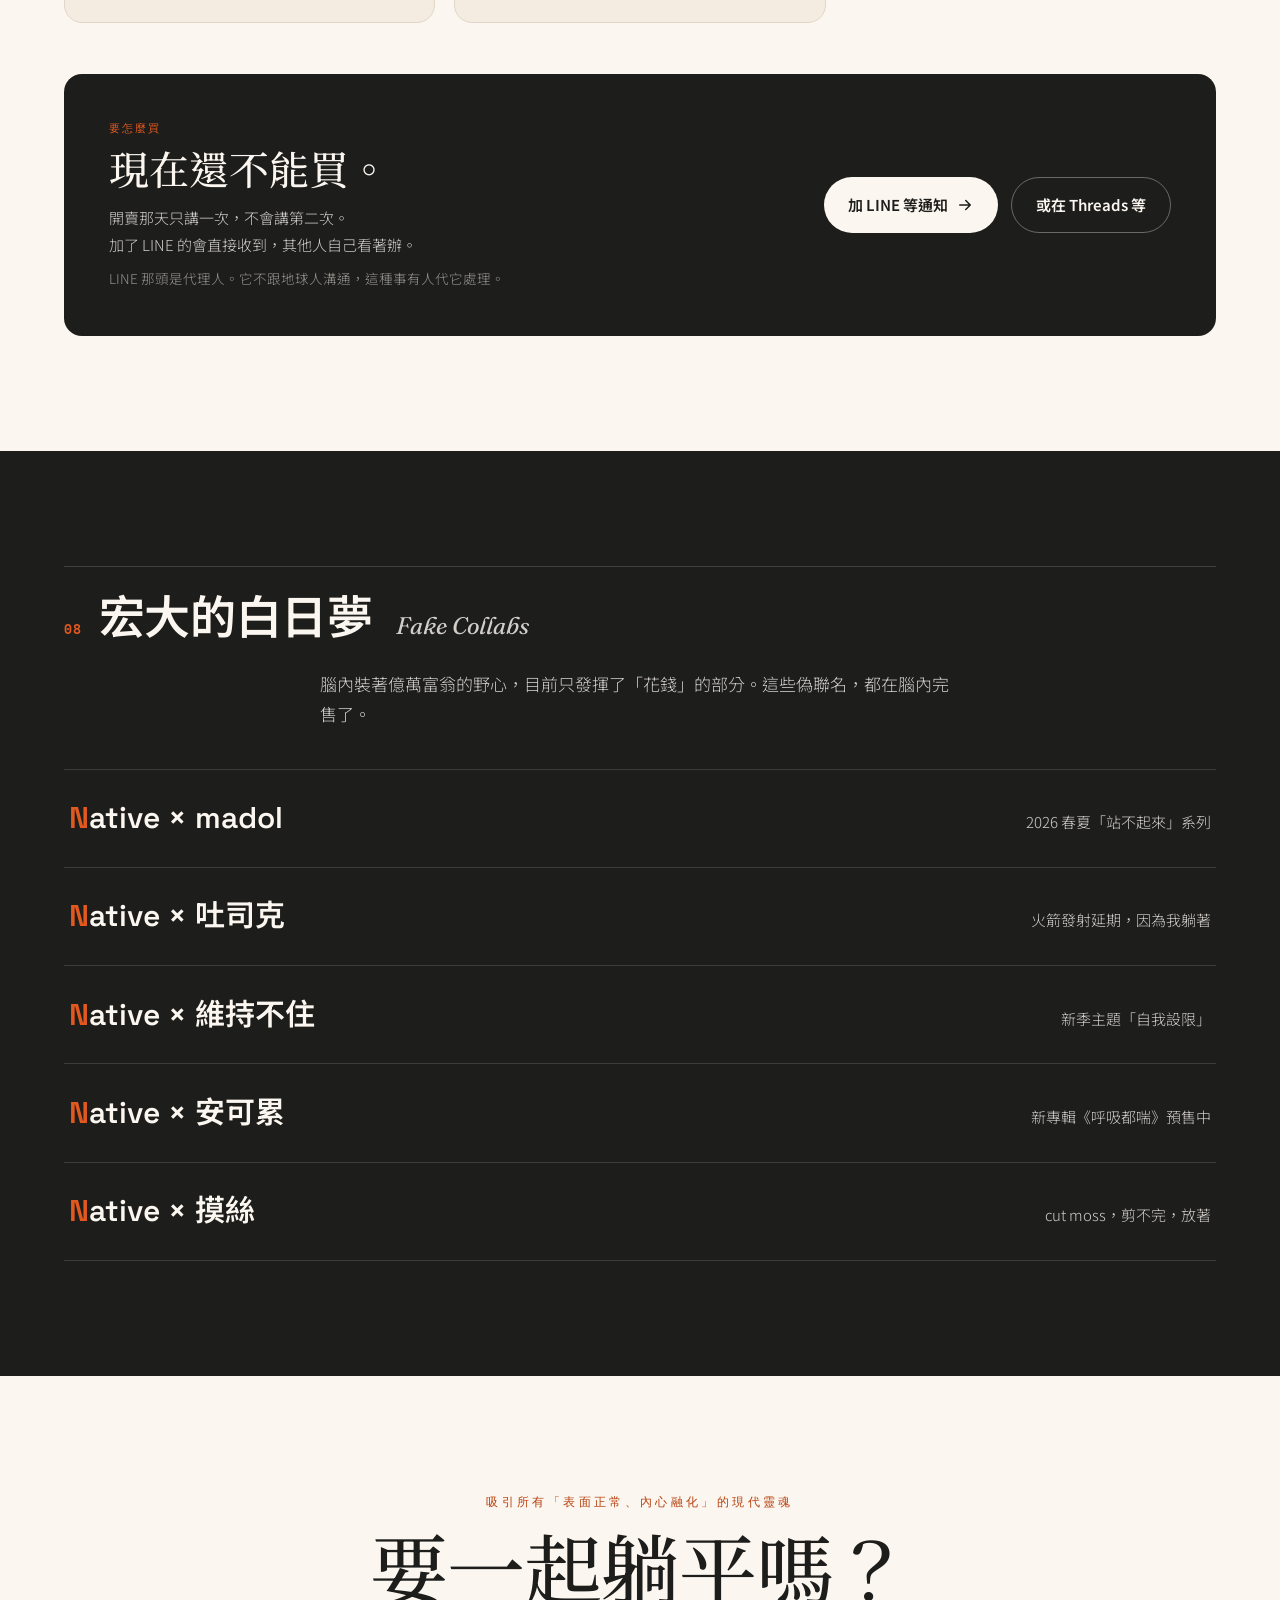
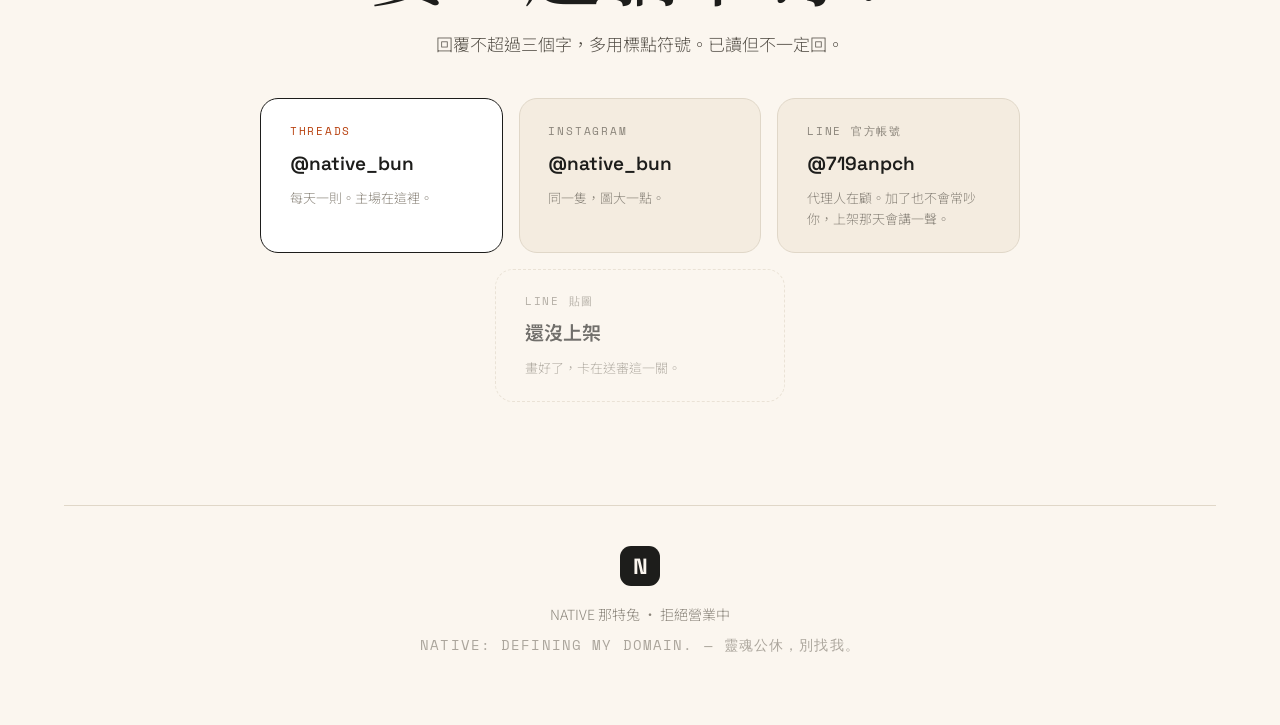
==== commit e6e3de98: "萬聖節小卡換成指定的鬼床單圖" ====
--- a/index.html
+++ b/index.html
@@ -764,6 +764,13 @@
 <div class="hw-bats" aria-hidden="true"><i class="hw-bat hw-bat--1"><svg viewBox="0 0 100 44"><path d="M50 12l-3-7-2 8c-4-1-7 1-9 4C31 8 18 3 2 6c8 4 11 11 10 20 6-4 14-4 19 2 4-6 11-6 15 1l4 10 4-10c4-7 11-7 15-1 5-6 13-6 19-2-1-9 2-16 10-20-16-3-29 2-34 11-2-3-5-5-9-4l-2-8z" fill="currentColor"/></svg></i><i class="hw-bat hw-bat--2"><svg viewBox="0 0 100 44"><path d="M50 12l-3-7-2 8c-4-1-7 1-9 4C31 8 18 3 2 6c8 4 11 11 10 20 6-4 14-4 19 2 4-6 11-6 15 1l4 10 4-10c4-7 11-7 15-1 5-6 13-6 19-2-1-9 2-16 10-20-16-3-29 2-34 11-2-3-5-5-9-4l-2-8z" fill="currentColor"/></svg></i><i class="hw-bat hw-bat--3"><svg viewBox="0 0 100 44"><path d="M50 12l-3-7-2 8c-4-1-7 1-9 4C31 8 18 3 2 6c8 4 11 11 10 20 6-4 14-4 19 2 4-6 11-6 15 1l4 10 4-10c4-7 11-7 15-1 5-6 13-6 19-2-1-9 2-16 10-20-16-3-29 2-34 11-2-3-5-5-9-4l-2-8z" fill="currentColor"/></svg></i><i class="hw-bat hw-bat--4"><svg viewBox="0 0 100 44"><path d="M50 12l-3-7-2 8c-4-1-7 1-9 4C31 8 18 3 2 6c8 4 11 11 10 20 6-4 14-4 19 2 4-6 11-6 15 1l4 10 4-10c4-7 11-7 15-1 5-6 13-6 19-2-1-9 2-16 10-20-16-3-29 2-34 11-2-3-5-5-9-4l-2-8z" fill="currentColor"/></svg></i><i class="hw-bat hw-bat--5"><svg viewBox="0 0 100 44"><path d="M50 12l-3-7-2 8c-4-1-7 1-9 4C31 8 18 3 2 6c8 4 11 11 10 20 6-4 14-4 19 2 4-6 11-6 15 1l4 10 4-10c4-7 11-7 15-1 5-6 13-6 19-2-1-9 2-16 10-20-16-3-29 2-34 11-2-3-5-5-9-4l-2-8z" fill="currentColor"/></svg></i></div>
 <div class="hw-web" aria-hidden="true"><svg viewBox="0 0 120 120" fill="none" stroke="currentColor" stroke-width="1"><path d="M0 0L120 120M0 0L60 120M0 0L120 60M0 0L0 120M0 0L120 0"/><path d="M0 28Q14 14 28 0M0 56Q30 40 40 22Q52 18 56 0M0 88Q44 70 58 46Q76 36 88 0M0 118Q60 98 78 66Q102 48 118 0"/></svg></div>
 
+<aside class="hw-card" id="hwCard" aria-label="萬聖節限定">
+  <button class="hw-card__x" id="hwClose" aria-label="關閉萬聖節小卡">×</button>
+  <img src="assets/halloween_ghost_sheet.webp" width="480" height="860" alt="那特兔披著鬼床單，兩隻耳朵從床單穿出來" loading="lazy">
+  <p class="hw-card__k">HALLOWEEN · 10/31</p>
+  <p class="hw-card__t">怎麼扮，<br>耳朵都會跑出來。</p>
+</aside>
+
 <script src="script.js"></script>
 </body>
 </html>
--- a/styles.css
+++ b/styles.css
@@ -1337,7 +1337,7 @@
   box-shadow:0 18px 40px -16px rgba(29,29,27,.55);
   animation:hw-bob 4.5s ease-in-out infinite;
 }
-.hw-card img{grid-row:1/3;width:64px;height:84px;object-fit:cover;object-position:50% 50%;border-radius:10px}
+.hw-card img{grid-row:1/3;width:64px;height:84px;object-fit:cover;object-position:50% 62%;border-radius:10px}
 .hw-card__k{align-self:end;font-family:var(--font-mono);font-size:10px;letter-spacing:.16em;color:var(--accent);margin:0}
 .hw-card__t{align-self:start;font-family:var(--font-display);font-weight:500;font-size:14px;line-height:1.45;margin:2px 0 0}
 .hw-card__x{position:absolute;top:-8px;right:-8px;width:28px;height:28px;border-radius:50%;border:0;cursor:pointer;
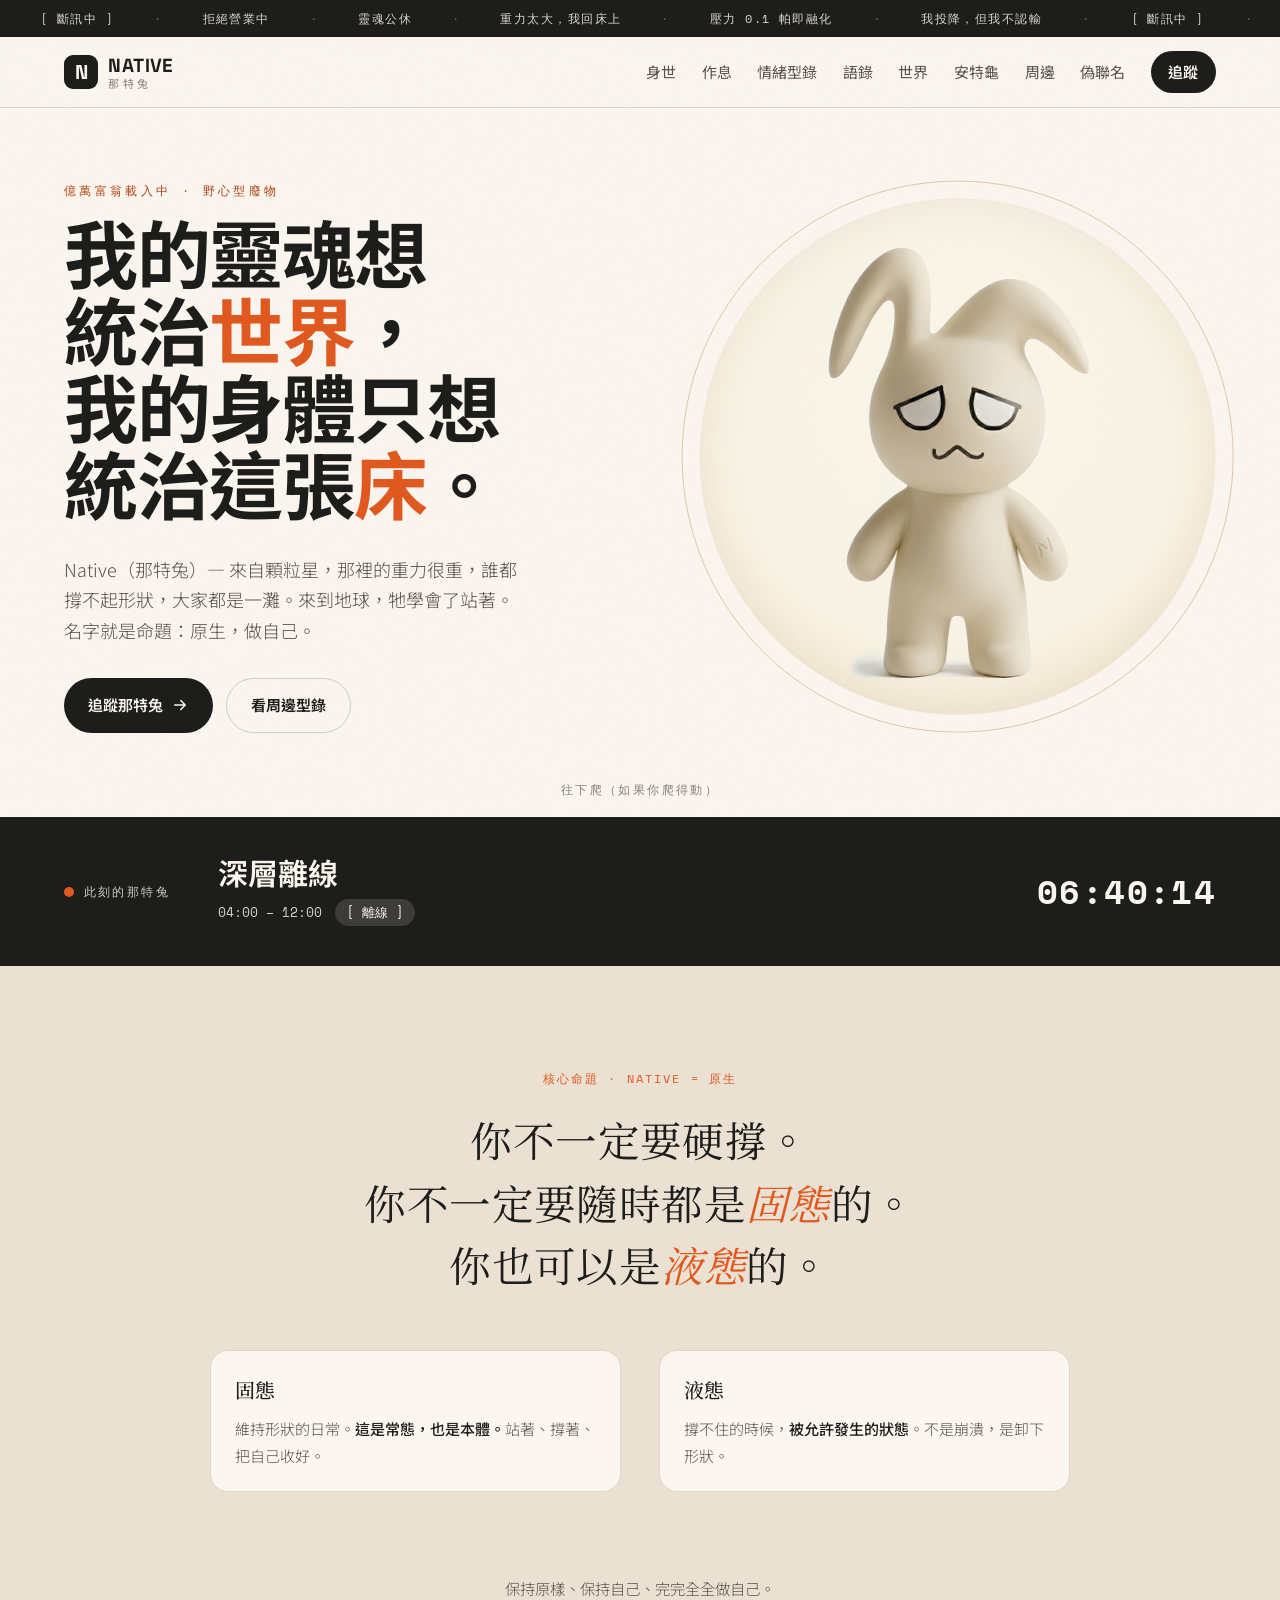
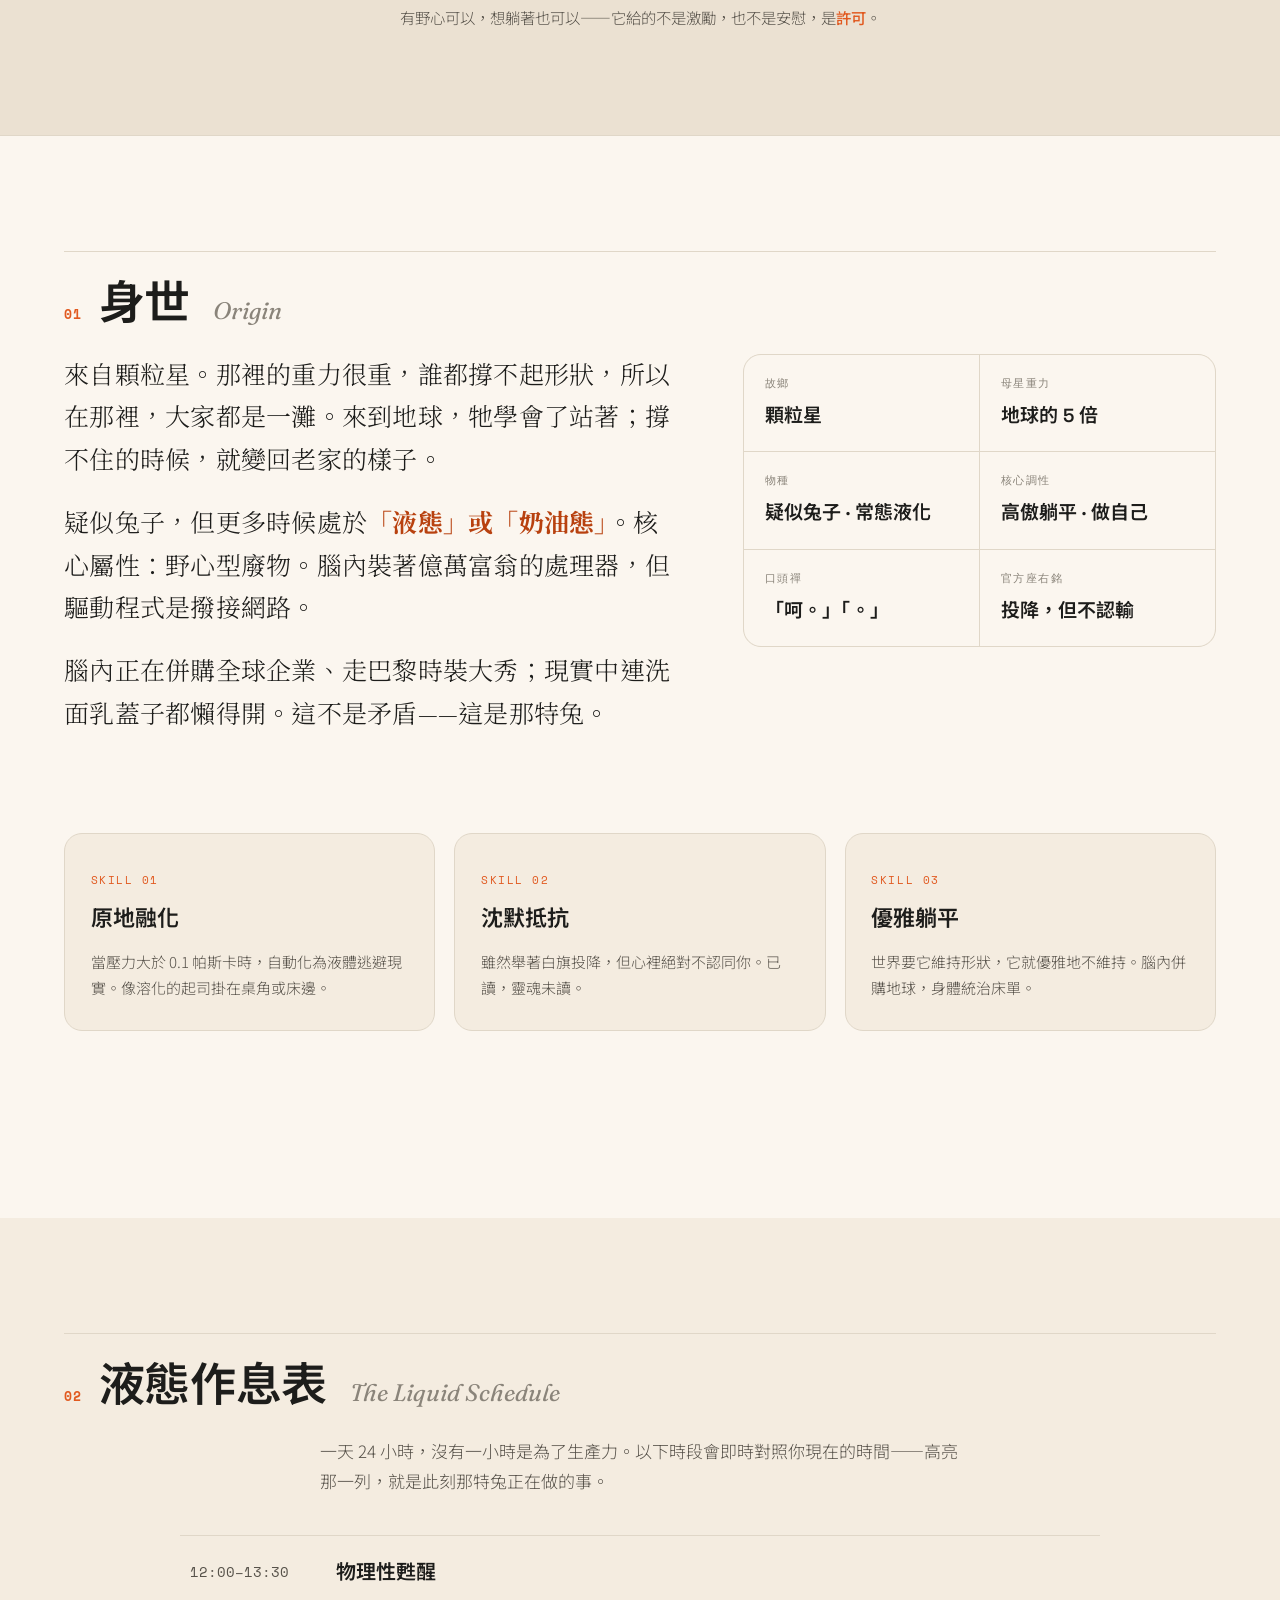
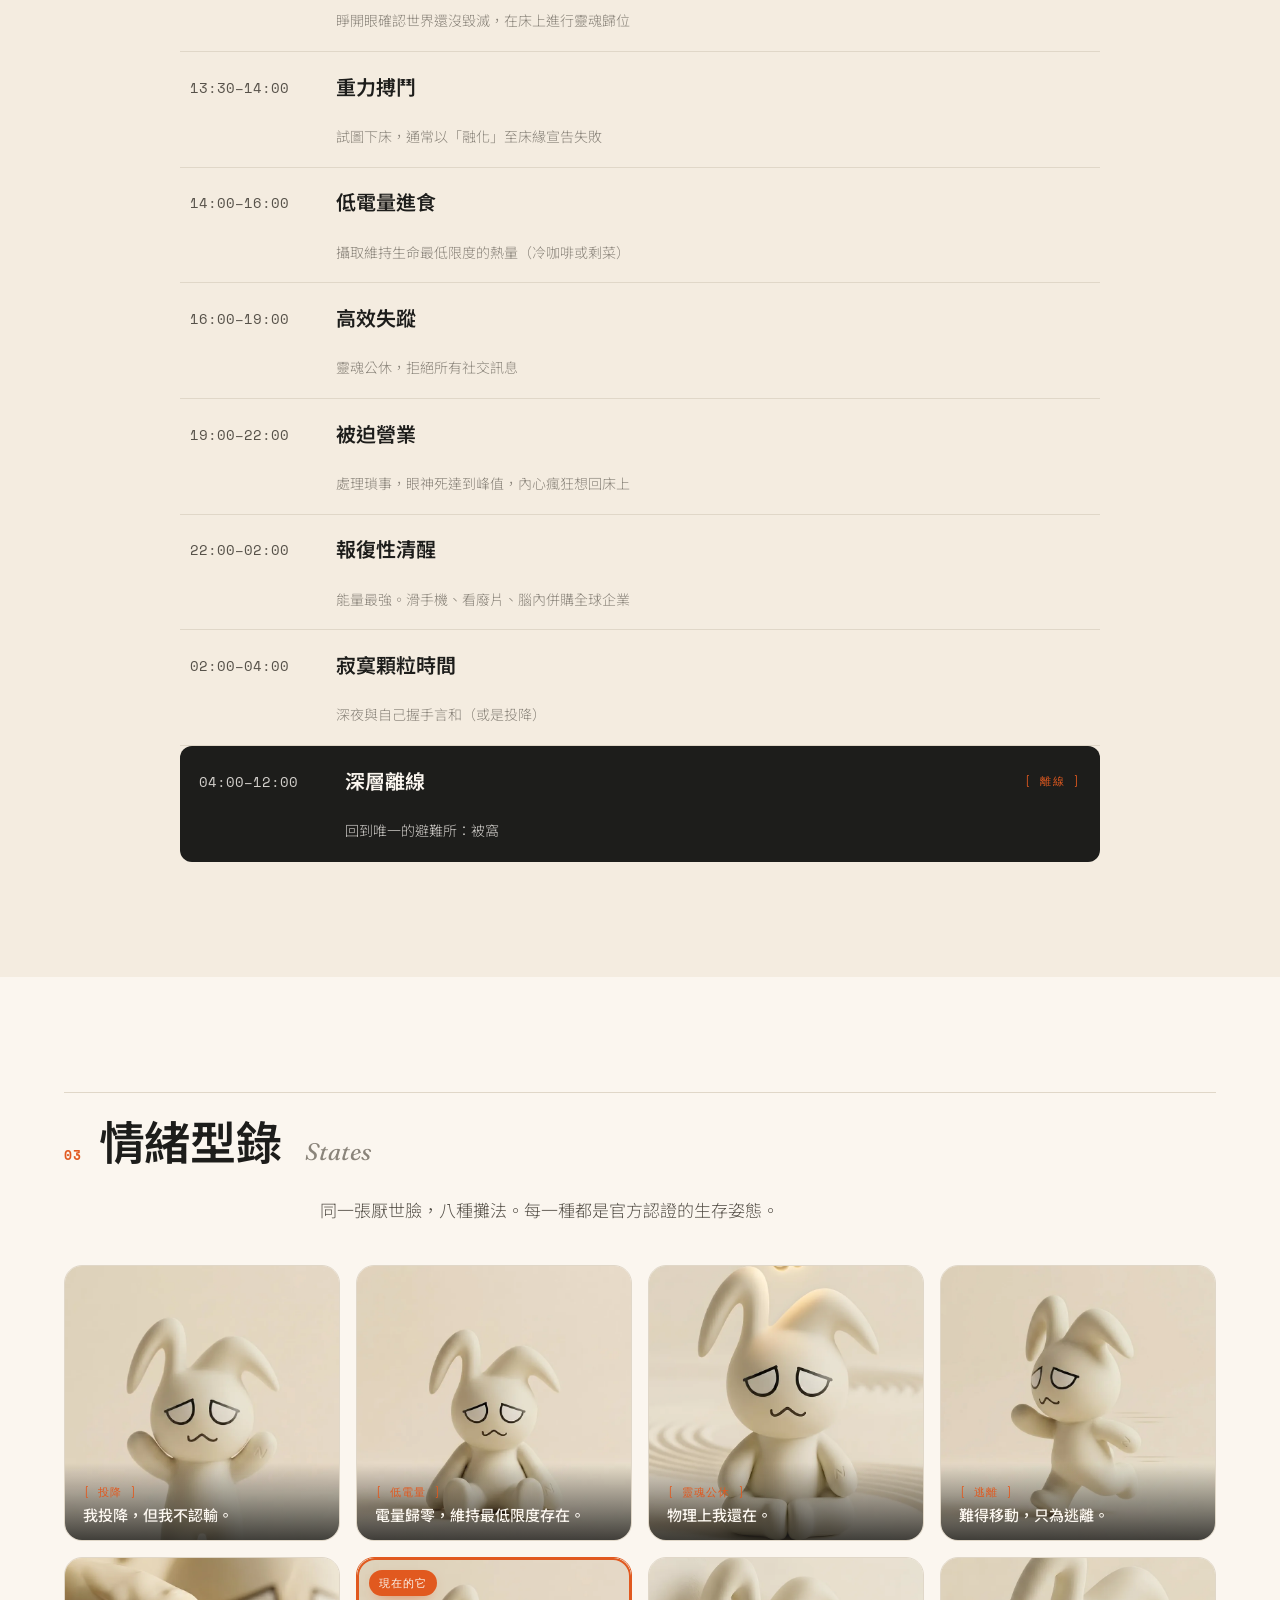
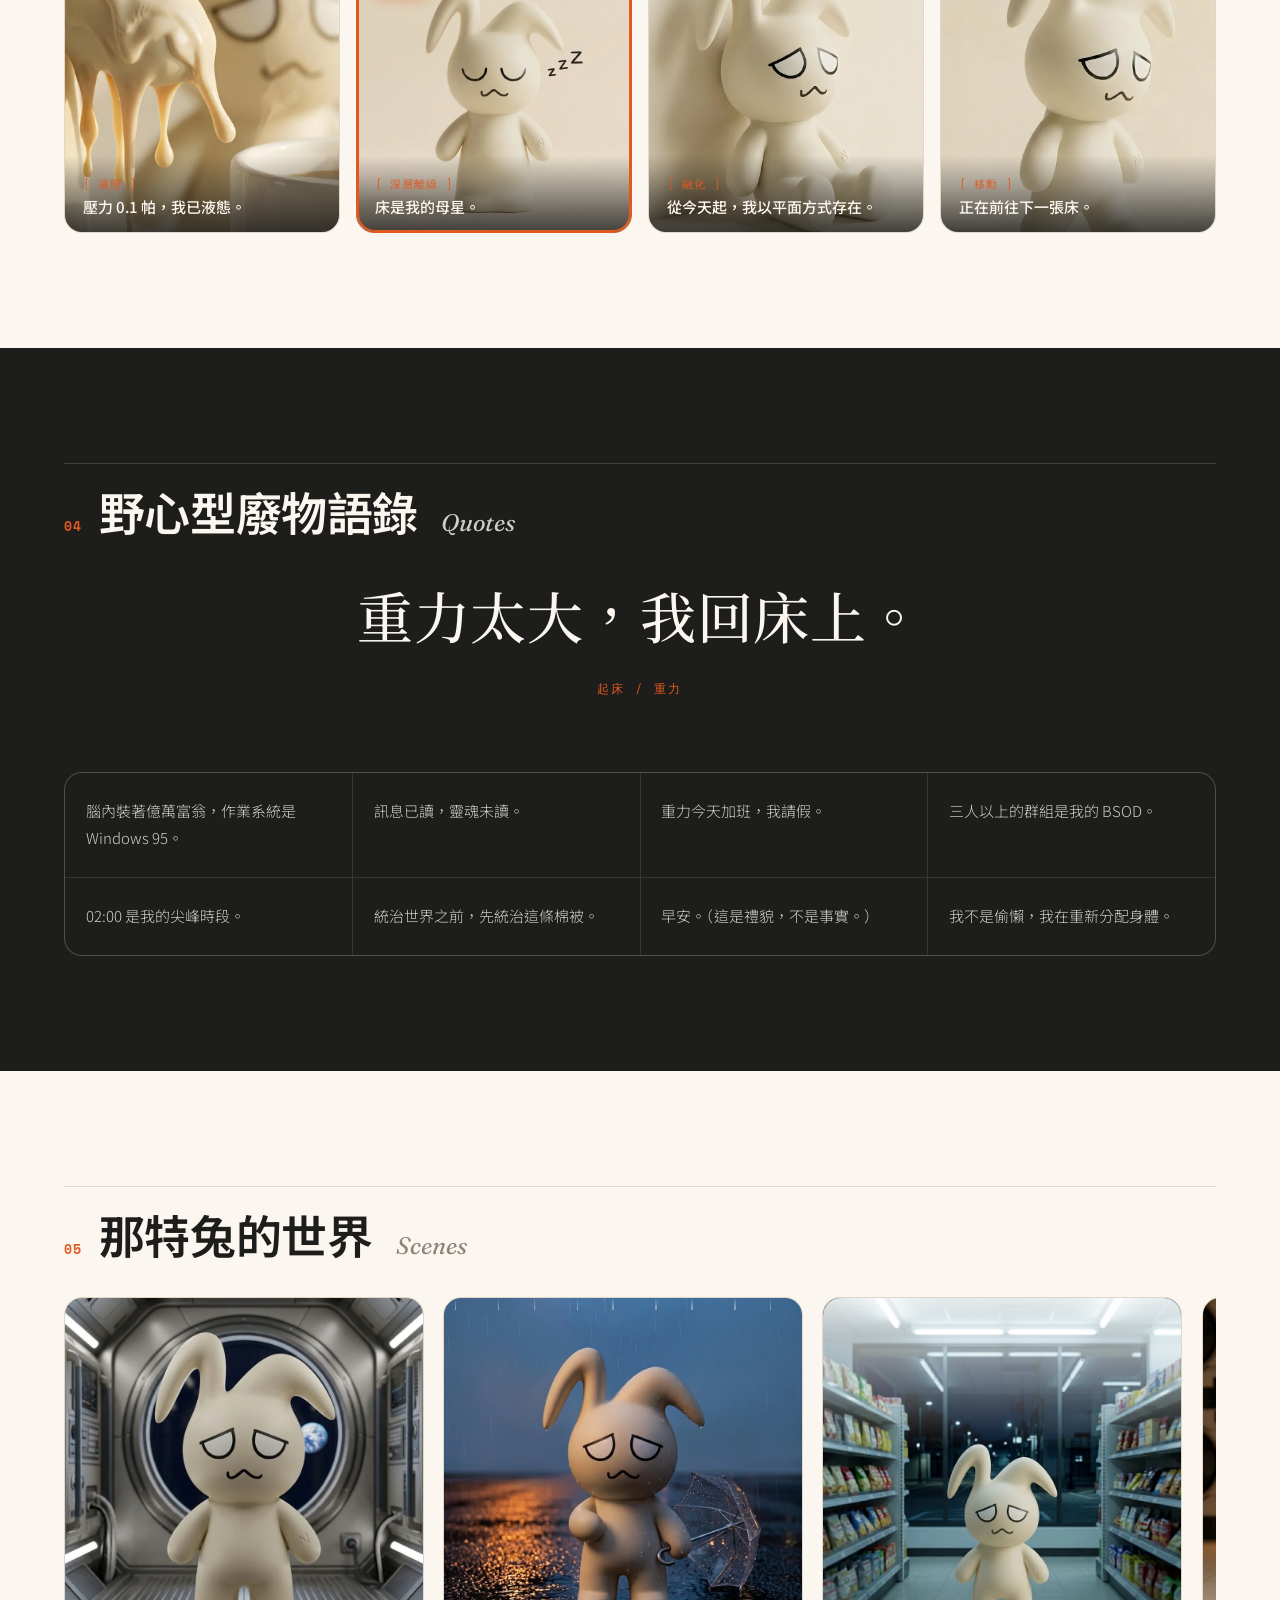
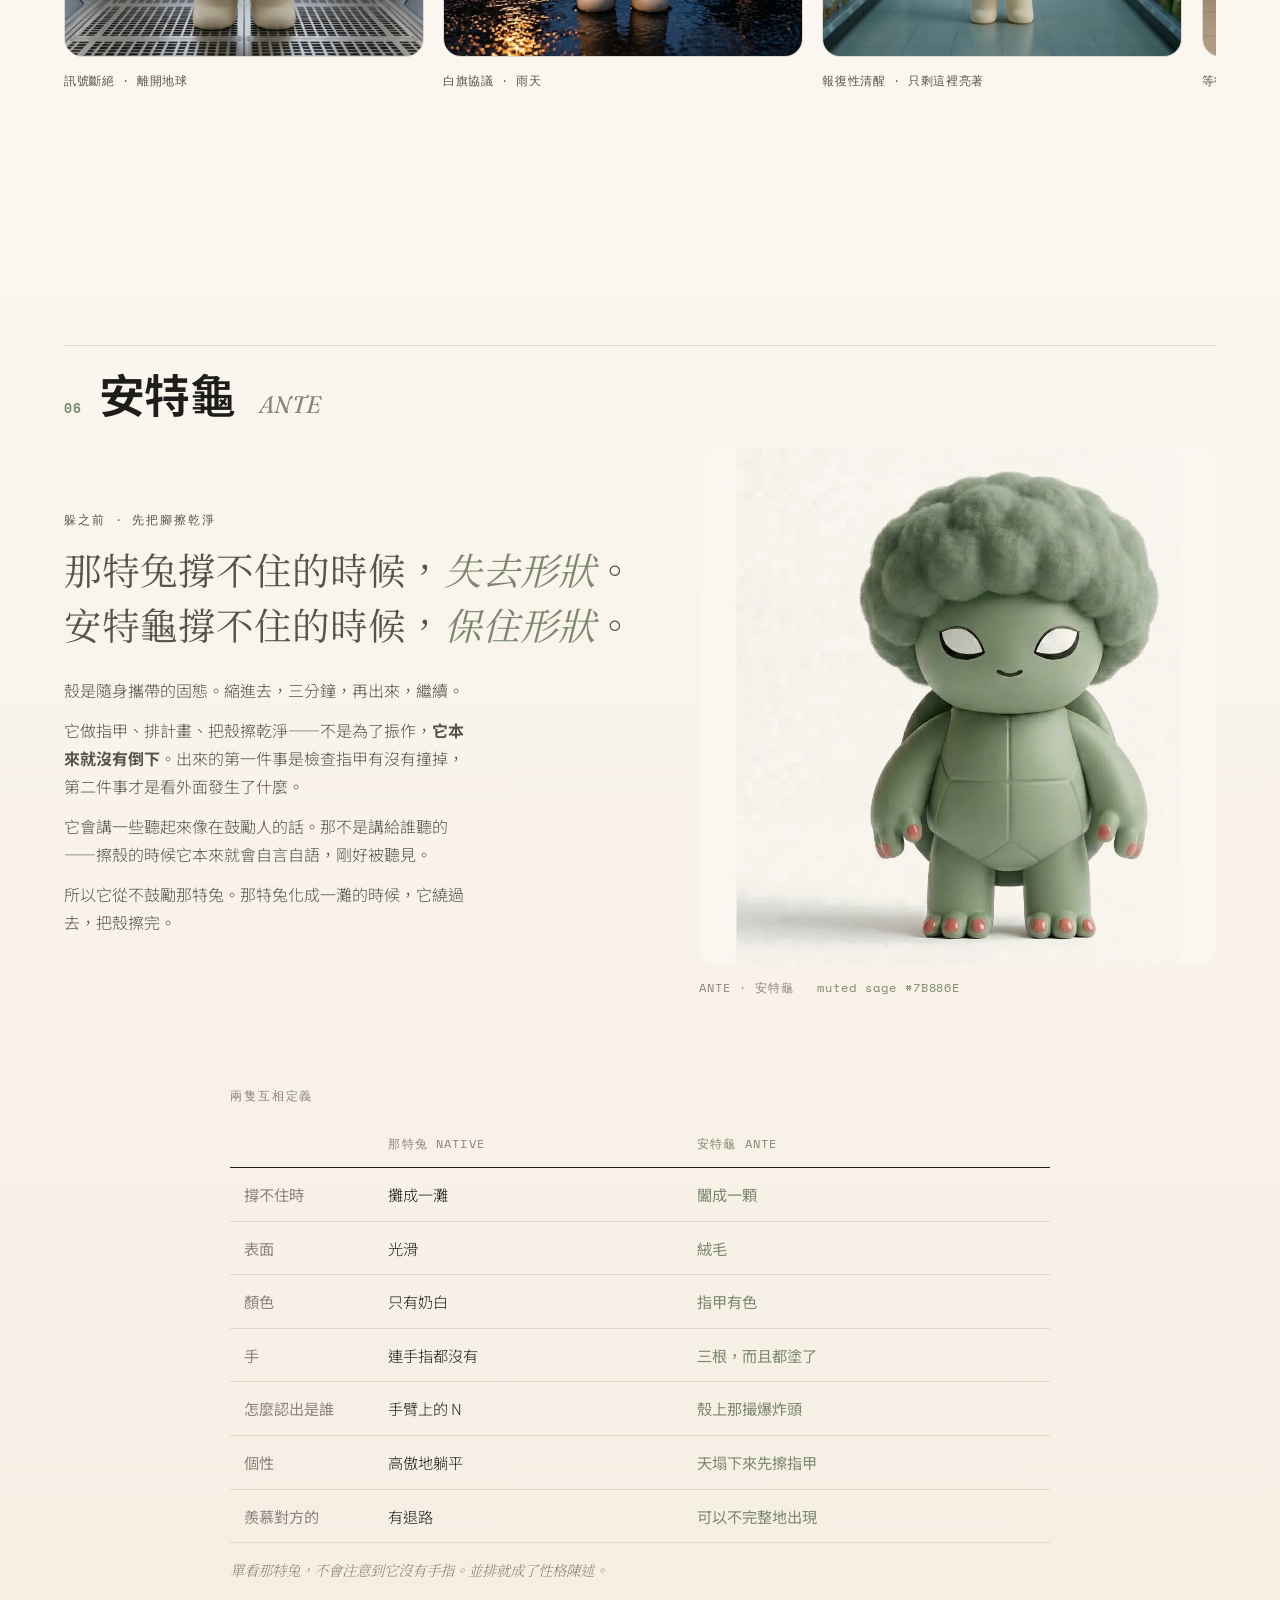
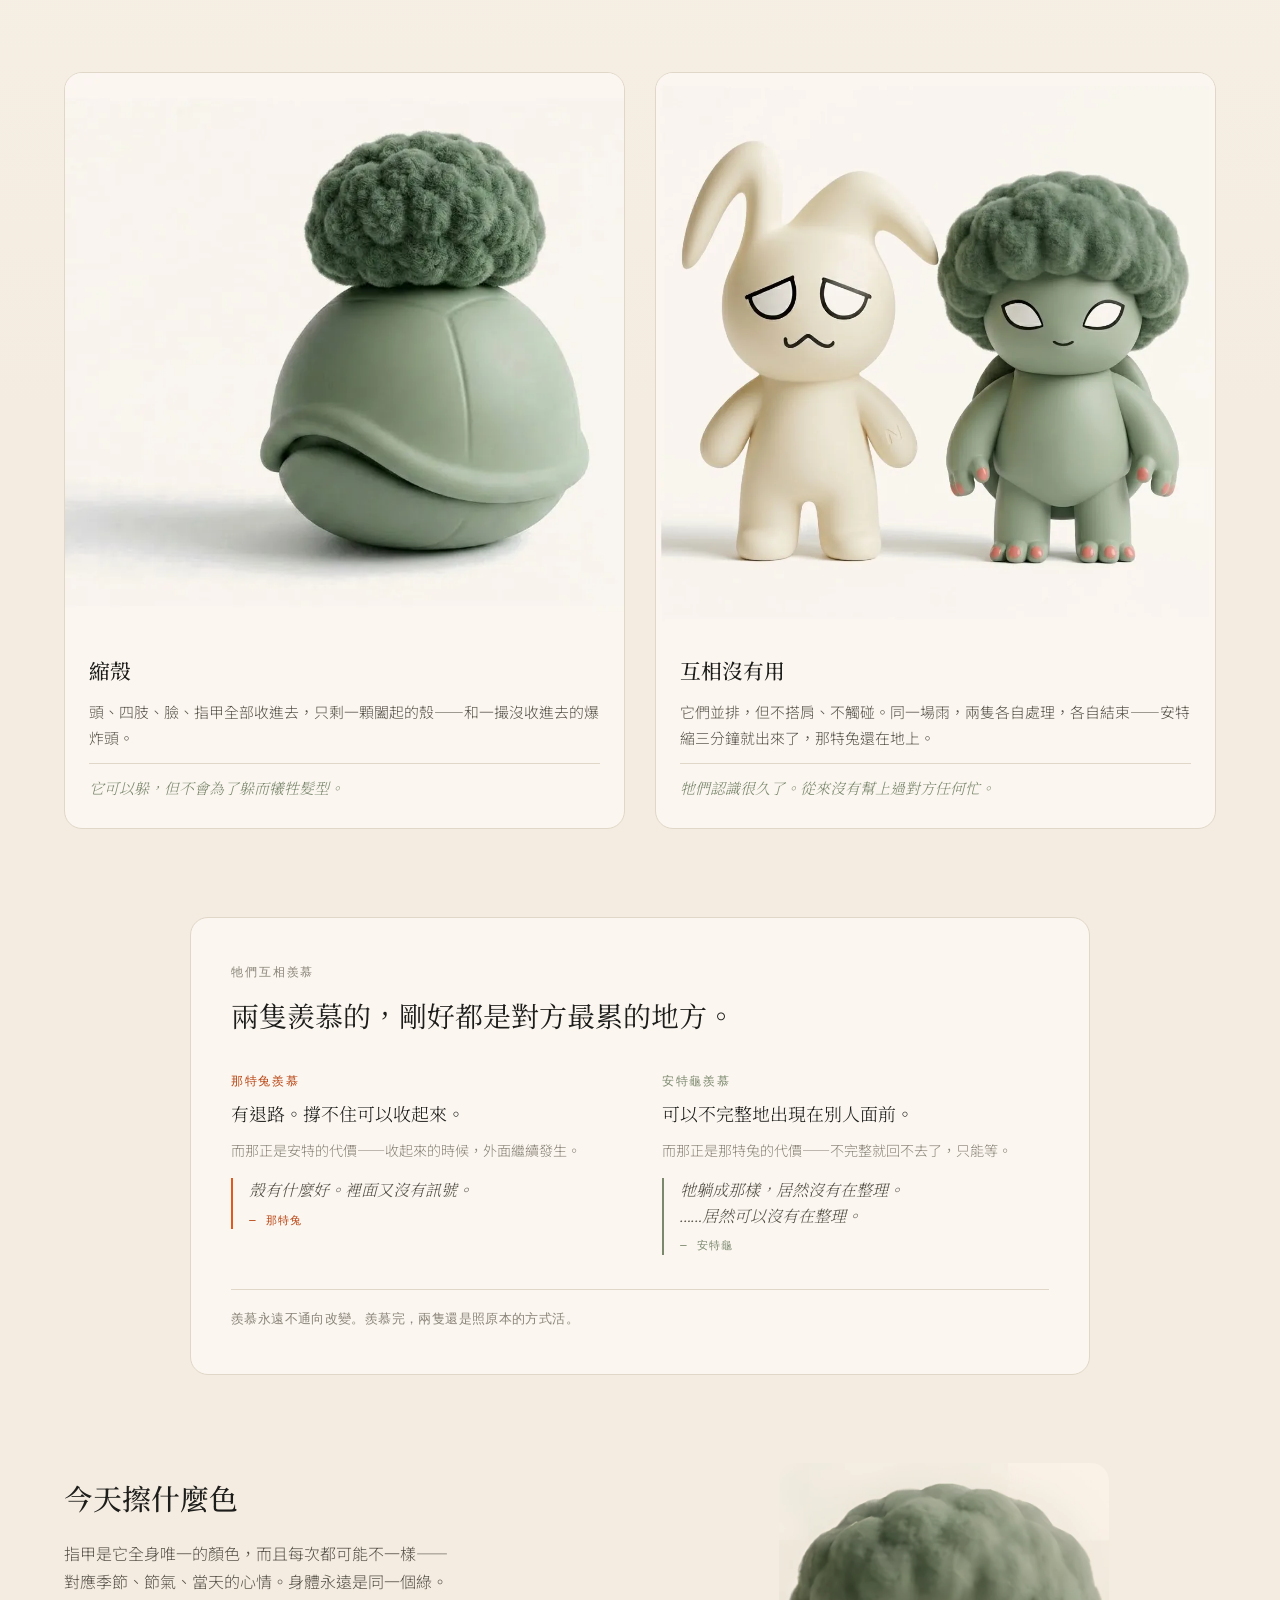
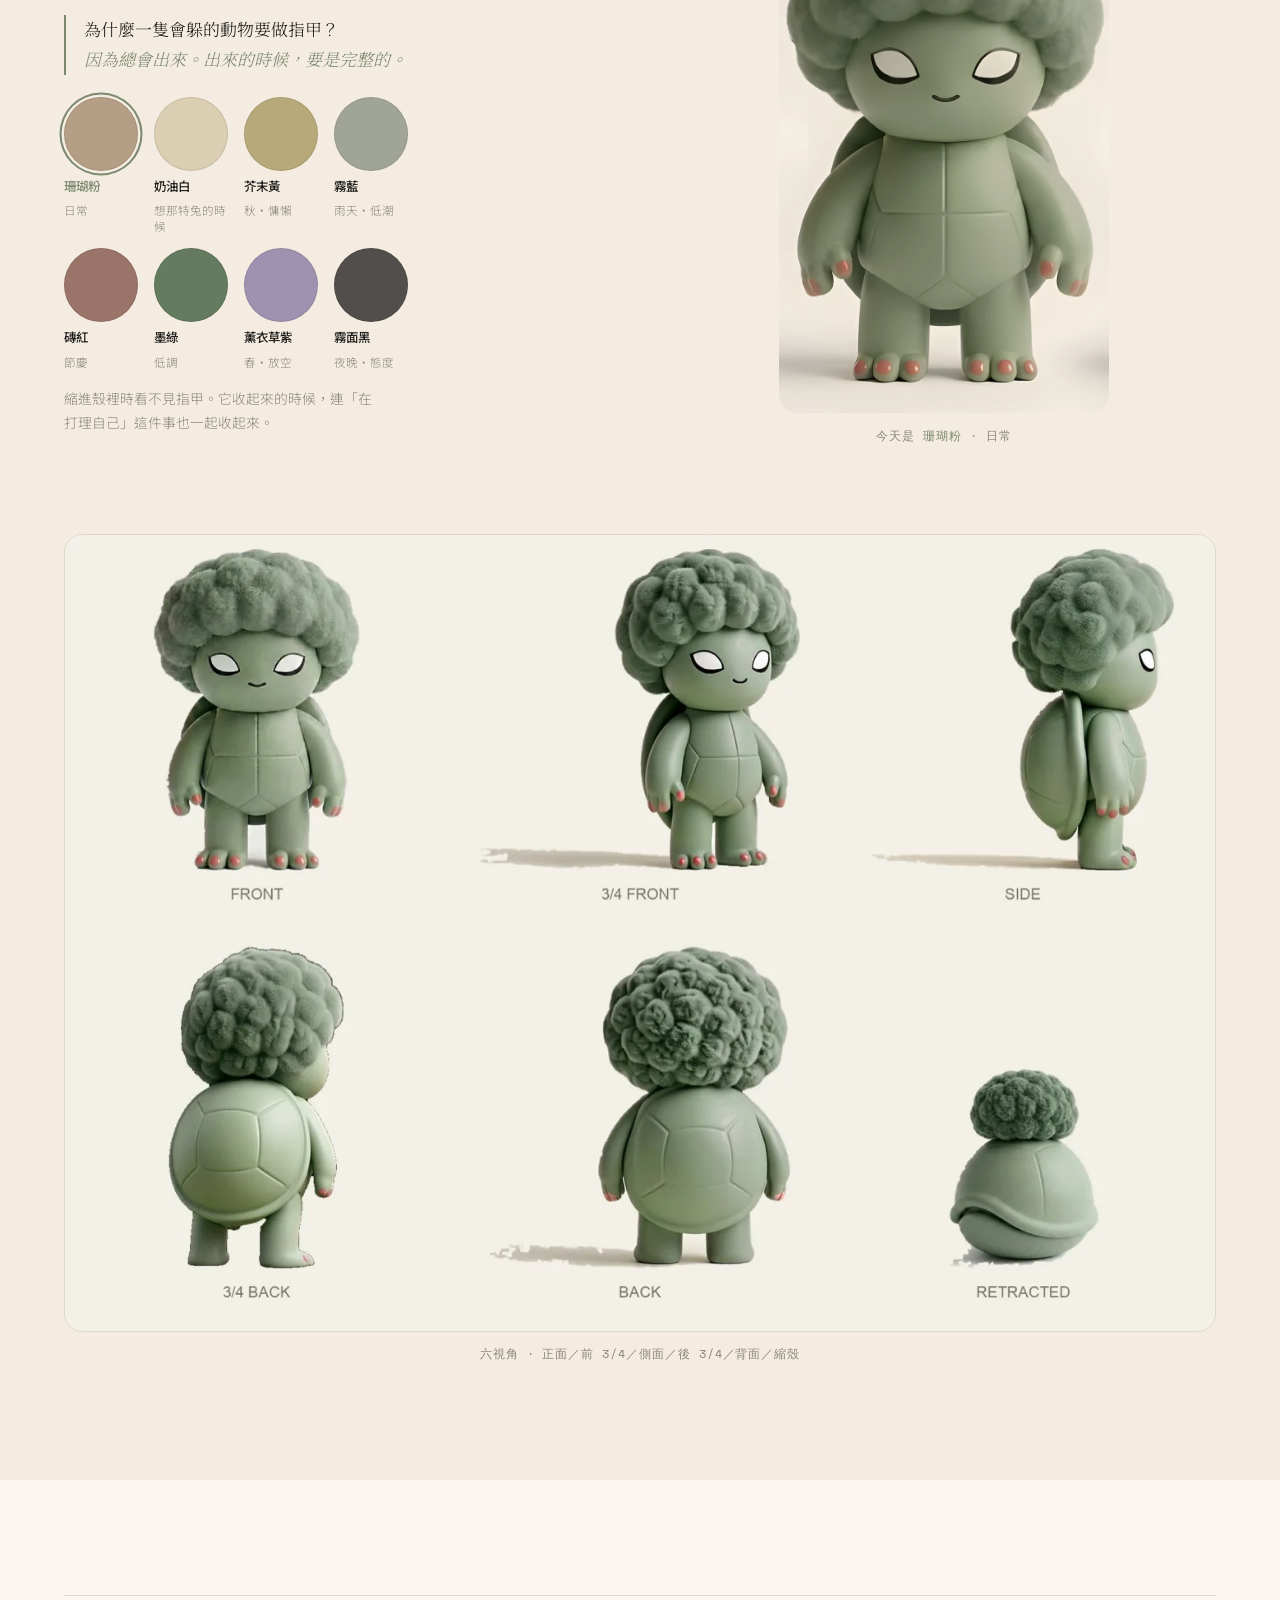
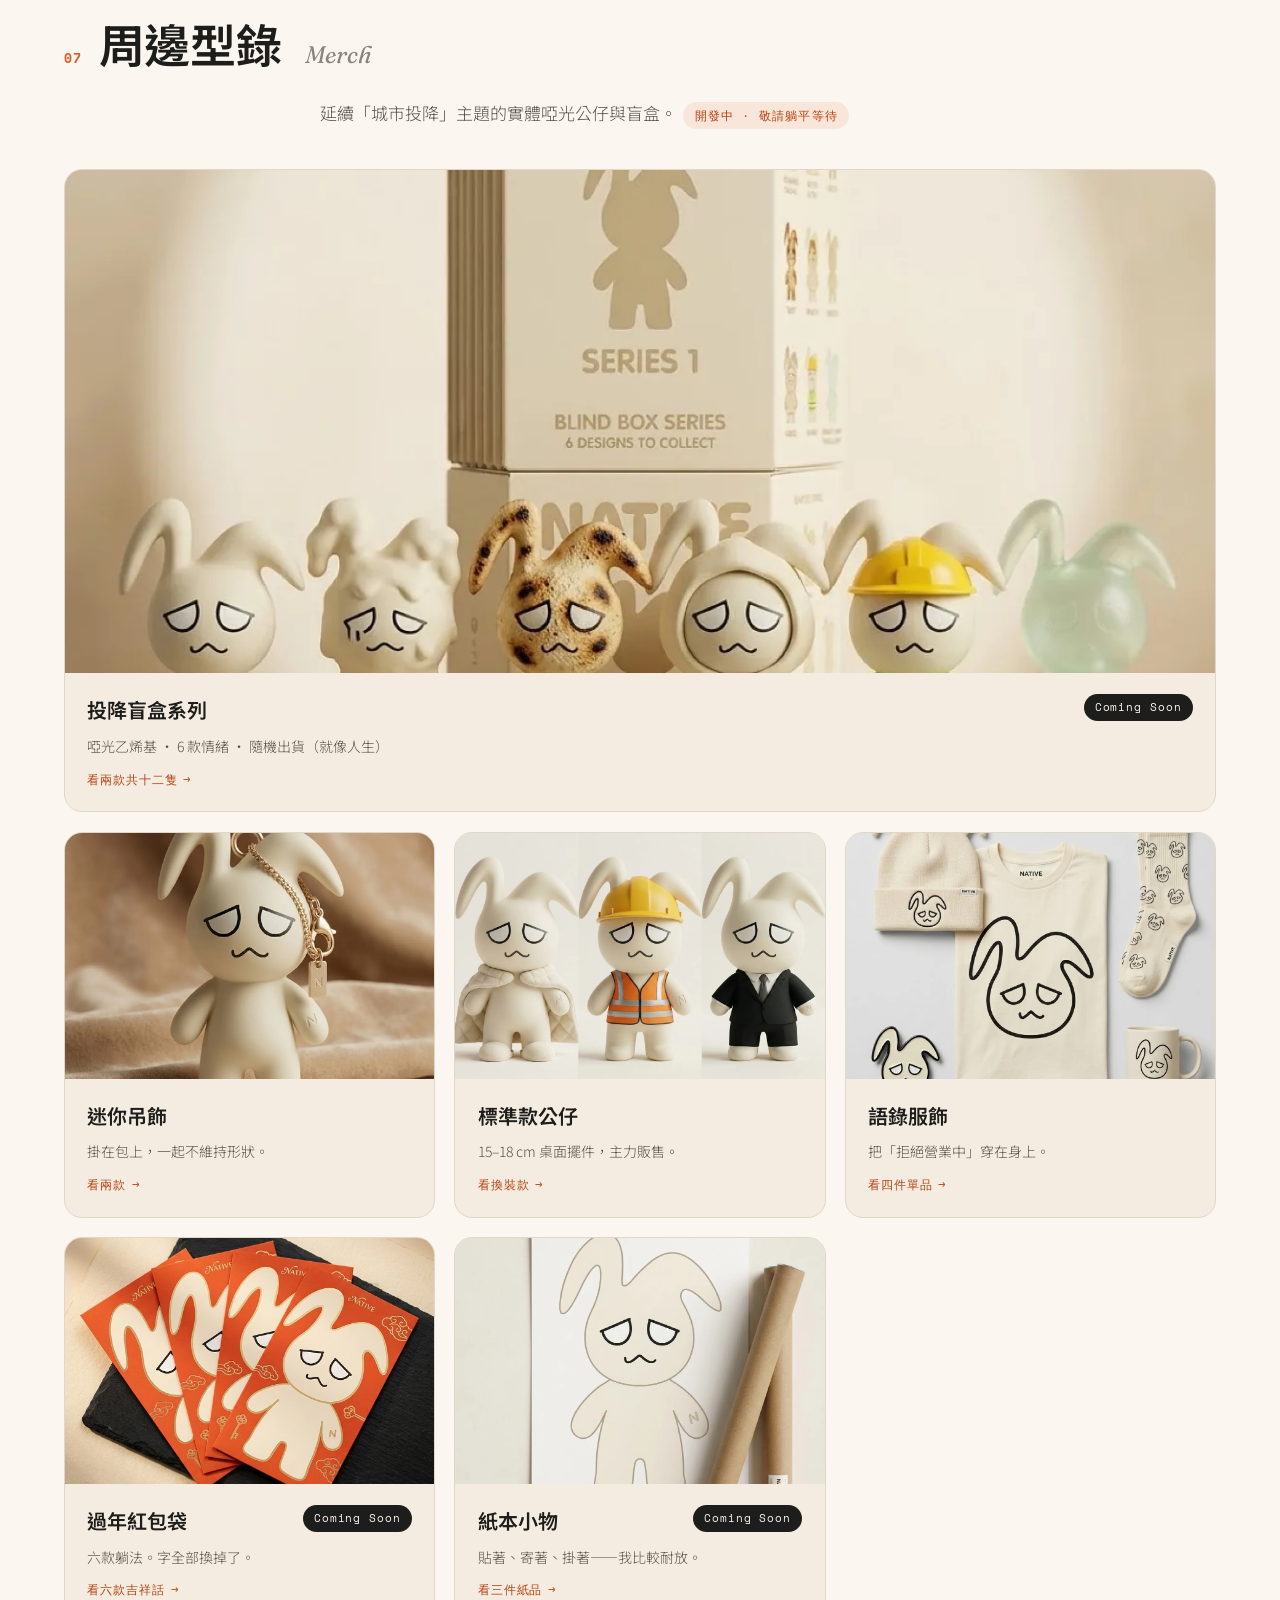
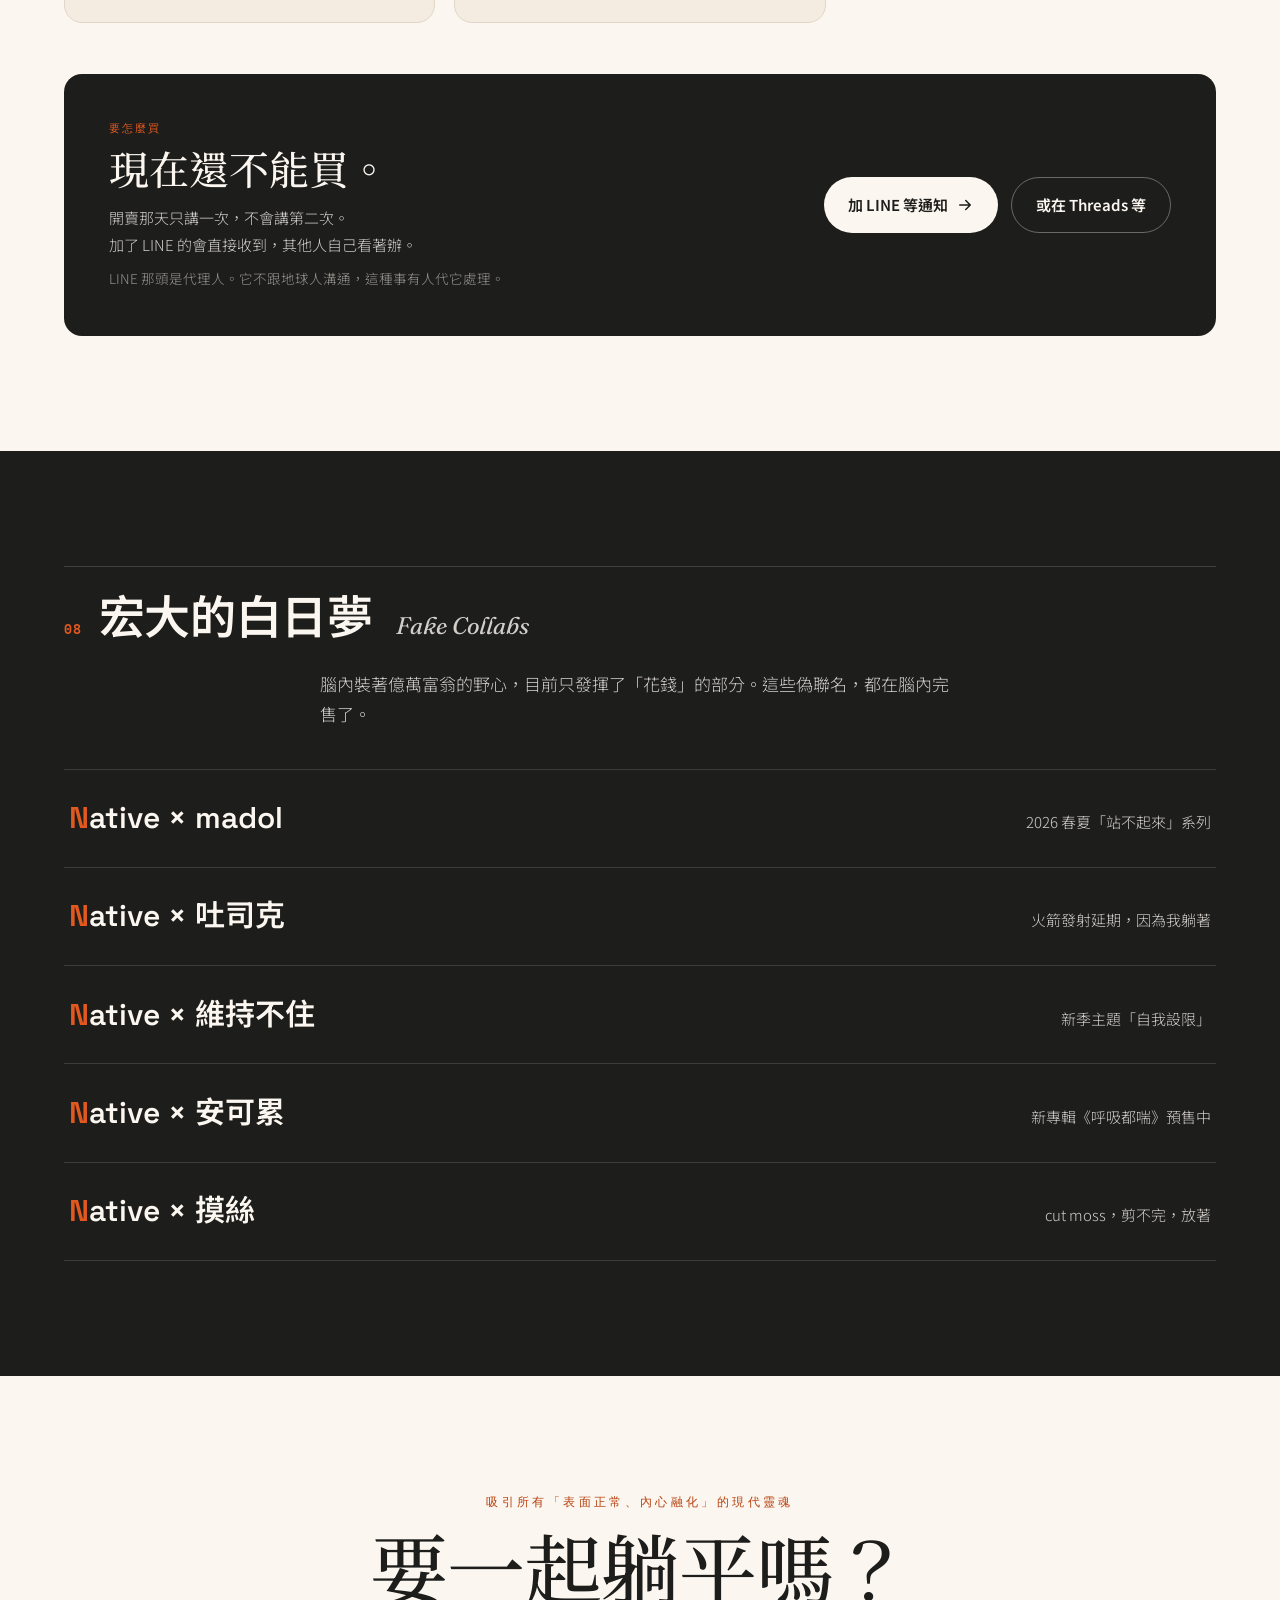
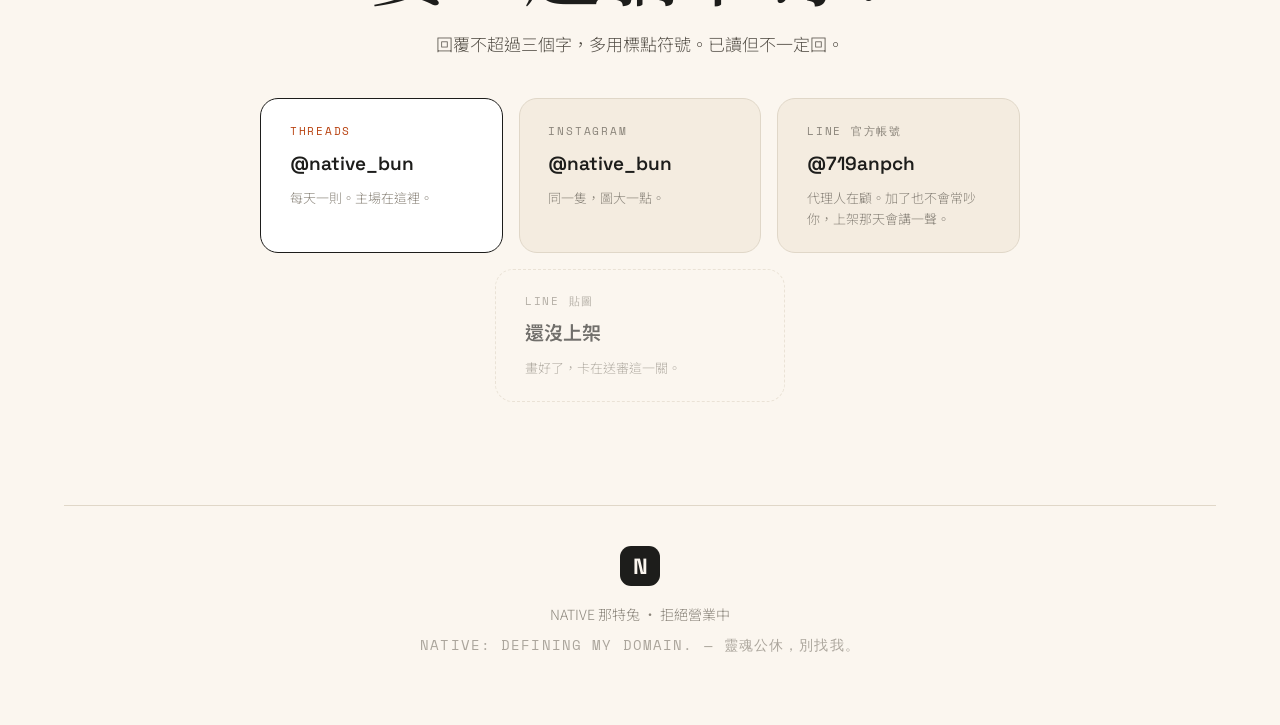
==== commit 8c444d37: "萬聖節：hero 換鬼床單、安特龜換南瓜／對照，加木乃伊骷髏（期間限定，原圖不動）" ====
--- a/index.html
+++ b/index.html
@@ -74,7 +74,7 @@
     </div>
     <div class="hero__art" id="heroArt" tabindex="0" role="button" aria-expanded="false" aria-controls="heroTag" aria-label="顯示 N 壓印說明">
       <div class="hero__disc"></div>
-      <img src="assets/hero_plain.webp" alt="Native 那特兔本體：奶油色啞光乙烯基潮玩，厭世半月眼、不對稱雙耳" width="1200" height="1200" fetchpriority="high">
+      <img src="assets/hero_plain.webp" data-hw-src="assets/halloween_hero.webp" data-hw-alt="那特兔披著鬼床單扮鬼，兩隻耳朵從床單穿出來" alt="Native 那特兔本體：奶油色啞光乙烯基潮玩，厭世半月眼、不對稱雙耳" width="1200" height="1200" fetchpriority="high">
       <div class="hero__tag hero__tag--n" id="heroTag">凹陷「N」壓印 · 代表 Native ／ 原生</div>
     </div>
   </div>
@@ -319,7 +319,7 @@
       <p>所以它從不鼓勵那特兔。那特兔化成一灘的時候，它繞過去，把殼擦完。</p>
     </div>
     <figure class="ante__hero reveal">
-      <img loading="lazy" src="assets/ante_hero.webp" alt="安特龜 ANTE：鼠尾草綠啞光乙烯基潮玩，絨毛爆炸頭，手腳各三指、指甲上色" width="979" height="979">
+      <img loading="lazy" src="assets/ante_hero.webp" data-hw-src="assets/halloween_ante_pumpkin.webp" data-hw-alt="安特龜穿南瓜裝，爆炸頭和指甲都露在外面" alt="安特龜 ANTE：鼠尾草綠啞光乙烯基潮玩，絨毛爆炸頭，手腳各三指、指甲上色" width="979" height="979">
       <figcaption>ANTE · 安特龜　<span>muted sage #7B886E</span></figcaption>
     </figure>
   </div>
@@ -341,6 +341,14 @@
     <p class="ante__note">單看那特兔，不會注意到它沒有手指。並排就成了性格陳述。</p>
   </div>
 
+  <div class="hw-ante reveal">
+    <p class="hw-ante__k">HALLOWEEN · 安特龜試裝</p>
+    <div class="hw-ante__row">
+      <figure><img loading="lazy" src="assets/halloween_ante_mummy.webp" alt="安特龜扮木乃伊，繃帶纏全身但爆炸頭和指尖不纏" width="800" height="800"><figcaption>木乃伊　<span>纏了全身，指尖特地留出來</span></figcaption></figure>
+      <figure><img loading="lazy" src="assets/halloween_ante_skeleton.webp" alt="安特龜扮骷髏，殼畫成肋骨" width="768" height="768"><figcaption>骷髏　<span>殼直接畫成肋骨</span></figcaption></figure>
+    </div>
+  </div>
+
   <div class="ante__cards">
     <article class="acard reveal" data-anim="tuck">
       <img loading="lazy" src="assets/ante_retracted.webp" alt="安特龜完全縮進殼裡，只剩爆炸頭留在殼頂" width="797" height="797">
@@ -351,7 +359,7 @@
       </div>
     </article>
     <article class="acard reveal" data-anim="drift">
-      <img loading="lazy" src="assets/ante_pair.webp" alt="那特兔與安特龜並排站立，中間留有間隙" width="1044" height="1044">
+      <img loading="lazy" src="assets/ante_pair.webp" data-hw-src="assets/halloween_ante_pair.webp" data-hw-alt="那特兔扮鬼、安特龜扮南瓜，各自一套" alt="那特兔與安特龜並排站立，中間留有間隙" width="1044" height="1044">
       <div class="acard__body">
         <h3>互相沒有用</h3>
         <p>它們並排，但不搭肩、不觸碰。同一場雨，兩隻各自處理，各自結束——安特縮三分鐘就出來了，那特兔還在地上。</p>
--- a/styles.css
+++ b/styles.css
@@ -1353,3 +1353,58 @@
   .hw-bat--3,.hw-bat--4{display:none}
 }
 @media (prefers-reduced-motion:reduce){.hw-bat,.hw-bat svg,.is-halloween .hw-card{animation:none}.hw-bat{display:none}}
+
+
+html.is-halloween{
+  --cream:#17121D;--paper:#201927;--sand:#2A2132;--line:#3B3045;--gray:#A99D93;
+  --ink:#F3E7D3;--ink-soft:#CBBBA6;--ink-mute:#8F8274;
+  --accent:#FF7A1A;--accent-deep:#FF9A45;--accent-soft:rgba(255,122,26,.14);
+  color-scheme:dark;
+}
+.is-halloween body{
+  background:
+    radial-gradient(1200px 700px at 78% 8%,rgba(255,122,26,.10),transparent 60%),
+    radial-gradient(900px 600px at 10% 40%,rgba(120,70,160,.16),transparent 65%),
+    var(--cream);
+  background-attachment:fixed;
+}
+.is-halloween body::before{mix-blend-mode:screen;opacity:.035}
+
+.is-halloween :is(.ticker,.status,.quotes,.dreams,.buyband,.skip,.mdetail__plate--dark){
+  --ink:#0B080E;--cream:#F3E7D3;--gray:#A99D93;background:#0B080E;color:#F3E7D3;
+}
+.is-halloween .quotes__grid p:hover{background:#1C1424}
+
+.is-halloween :is(.btn--primary,.nav__mark,.foot__mark,.merch__badge,.sched li.now,.cust__side button.is-on,.nav__cta){
+  background:var(--accent)!important;color:#17121D!important;border-color:var(--accent)!important;
+}
+.is-halloween .nav{background:rgba(23,18,29,.82)}
+.is-halloween .nav__burger span{background:var(--ink)}
+.is-halloween :is(.social,.social--main){background:var(--paper)}
+.is-halloween .social:hover{background:var(--sand)}
+
+.is-halloween :is(.skill--flat,.tcard--solid,.tcard--liquid,.tcard){background:var(--paper)!important;border-color:var(--line)!important}
+.is-halloween .rail ol{background:rgba(23,18,29,.78)}
+
+.is-halloween img{outline-color:transparent}
+
+.is-halloween .hero__disc{box-shadow:inset 0 0 46px rgba(120,98,60,.10),0 0 90px 10px rgba(255,190,110,.22),0 0 220px 60px rgba(255,122,26,.12)}
+.is-halloween .hero__disc::after{border-color:rgba(255,154,69,.45)}
+.is-halloween .hero__title em{text-shadow:0 0 28px rgba(255,122,26,.55)}
+.is-halloween .eyebrow{color:var(--accent)}
+.is-halloween .hw-web{color:#F3E7D3;opacity:.28}
+.is-halloween .hw-bat{color:#0B080E;opacity:.95}
+.is-halloween .hw-bat--5{color:var(--accent)}
+.is-halloween .hw-card{background:#0B080E;box-shadow:0 0 0 1px rgba(255,122,26,.35),0 18px 40px -16px rgba(0,0,0,.7)}
+
+.is-halloween .hero__art img{mix-blend-mode:normal;border-radius:50%;aspect-ratio:1;object-fit:cover;width:min(100%,560px);
+  box-shadow:0 0 0 6px rgba(255,190,110,.18),0 0 60px rgba(255,122,26,.25)}
+.is-halloween .hero__tag{display:none}
+.hw-ante{display:none}
+.is-halloween .hw-ante{display:block;max-width:var(--wrap);margin:clamp(32px,5vw,56px) auto 0;padding:0 var(--pad)}
+.hw-ante__k{font-family:var(--font-mono);font-size:11px;letter-spacing:.16em;color:var(--accent);margin-bottom:1rem}
+.hw-ante__row{display:grid;grid-template-columns:repeat(2,1fr);gap:clamp(14px,2vw,24px)}
+.hw-ante figure img{width:100%;aspect-ratio:1;object-fit:cover;border-radius:var(--radius)}
+.hw-ante figcaption{margin-top:.6rem;font-size:14px;font-weight:500;color:var(--ink)}
+.hw-ante figcaption span{font-weight:300;color:var(--ink-mute);font-size:13px}
+@media (max-width:640px){.hw-ante__row{grid-template-columns:1fr}}
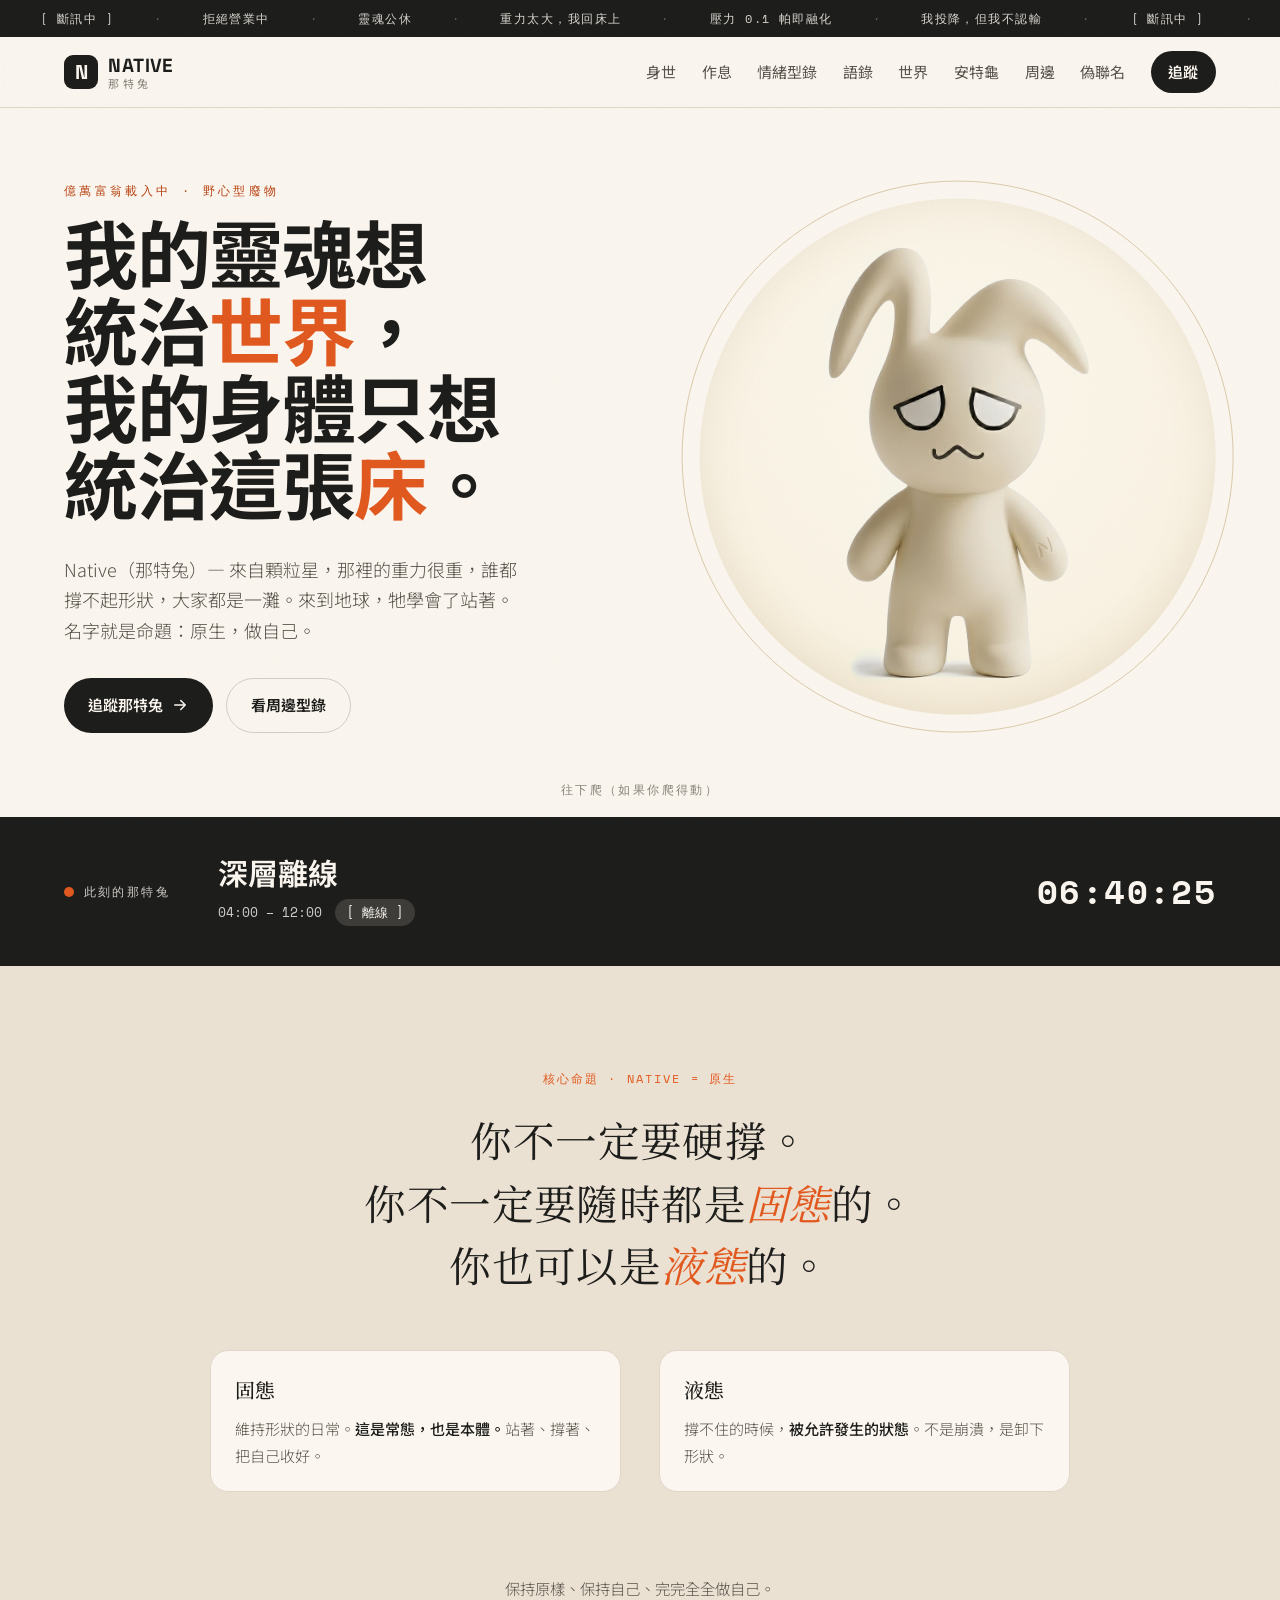
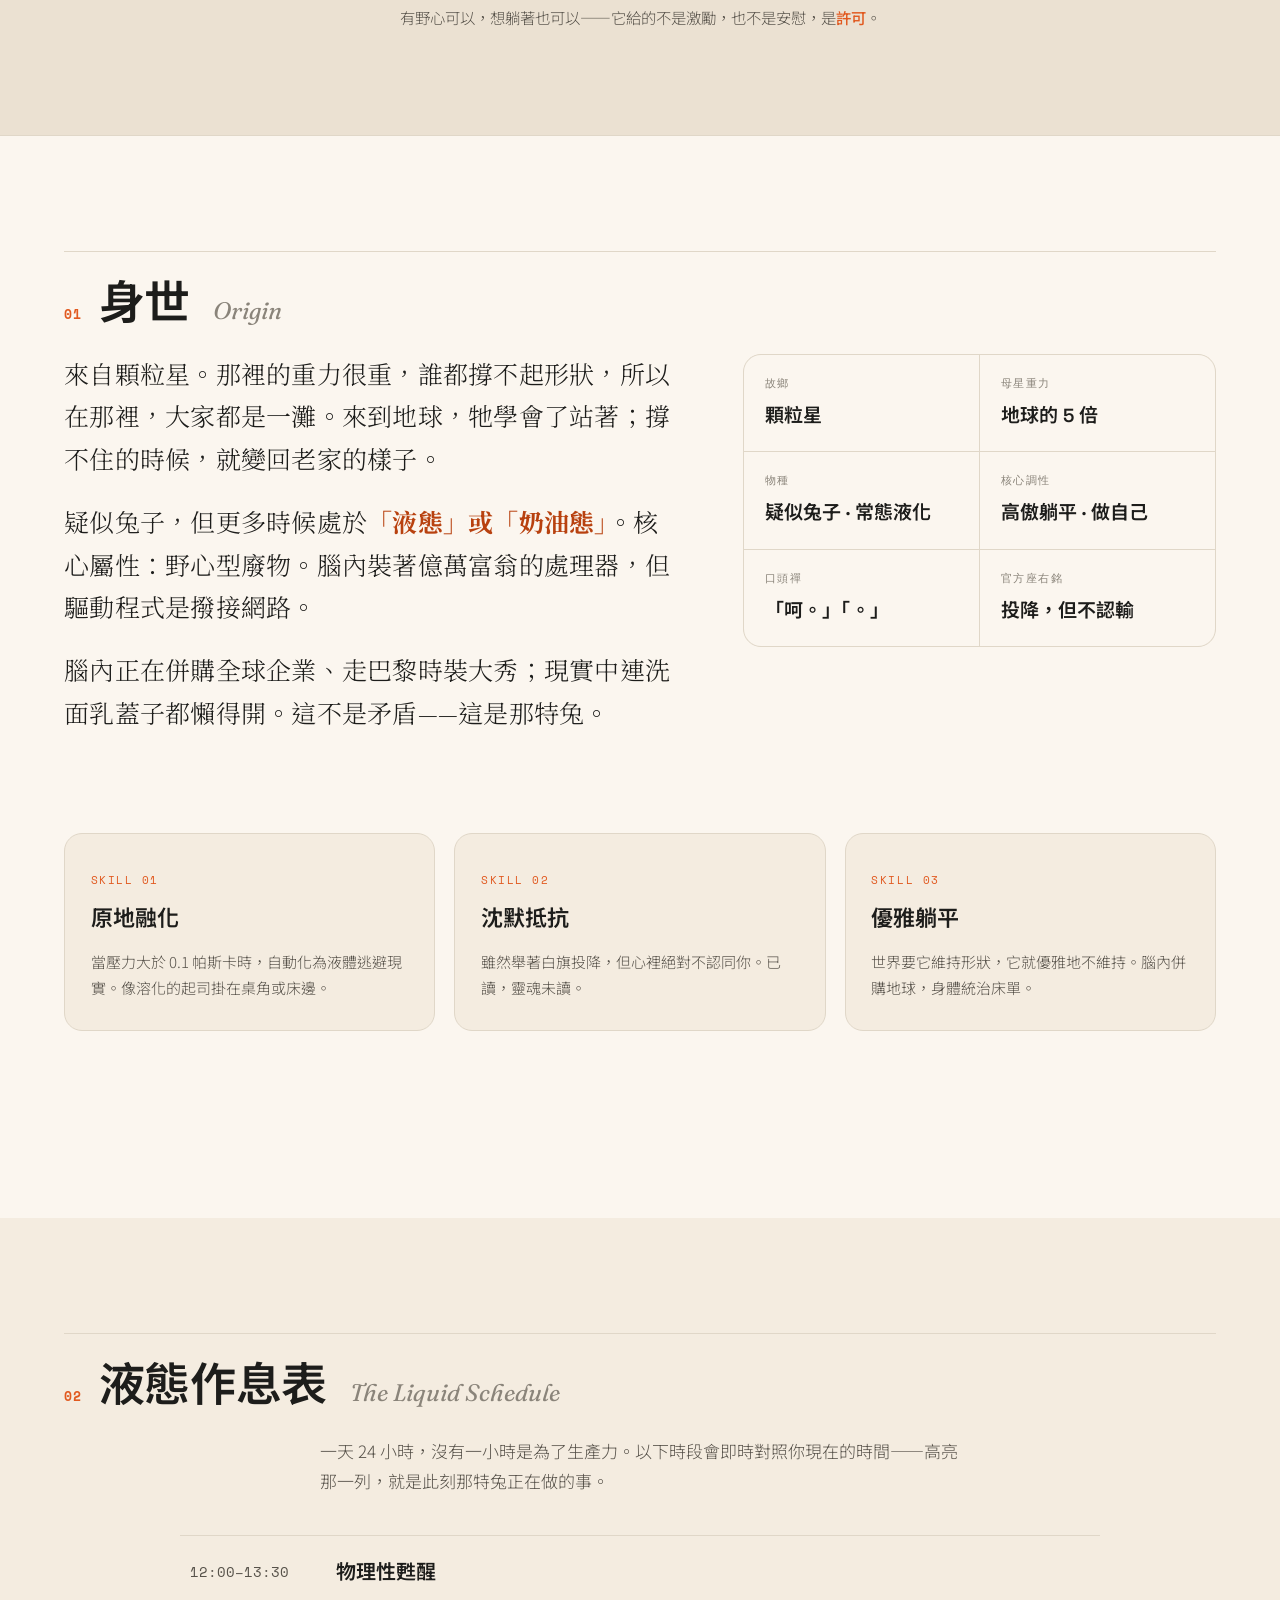
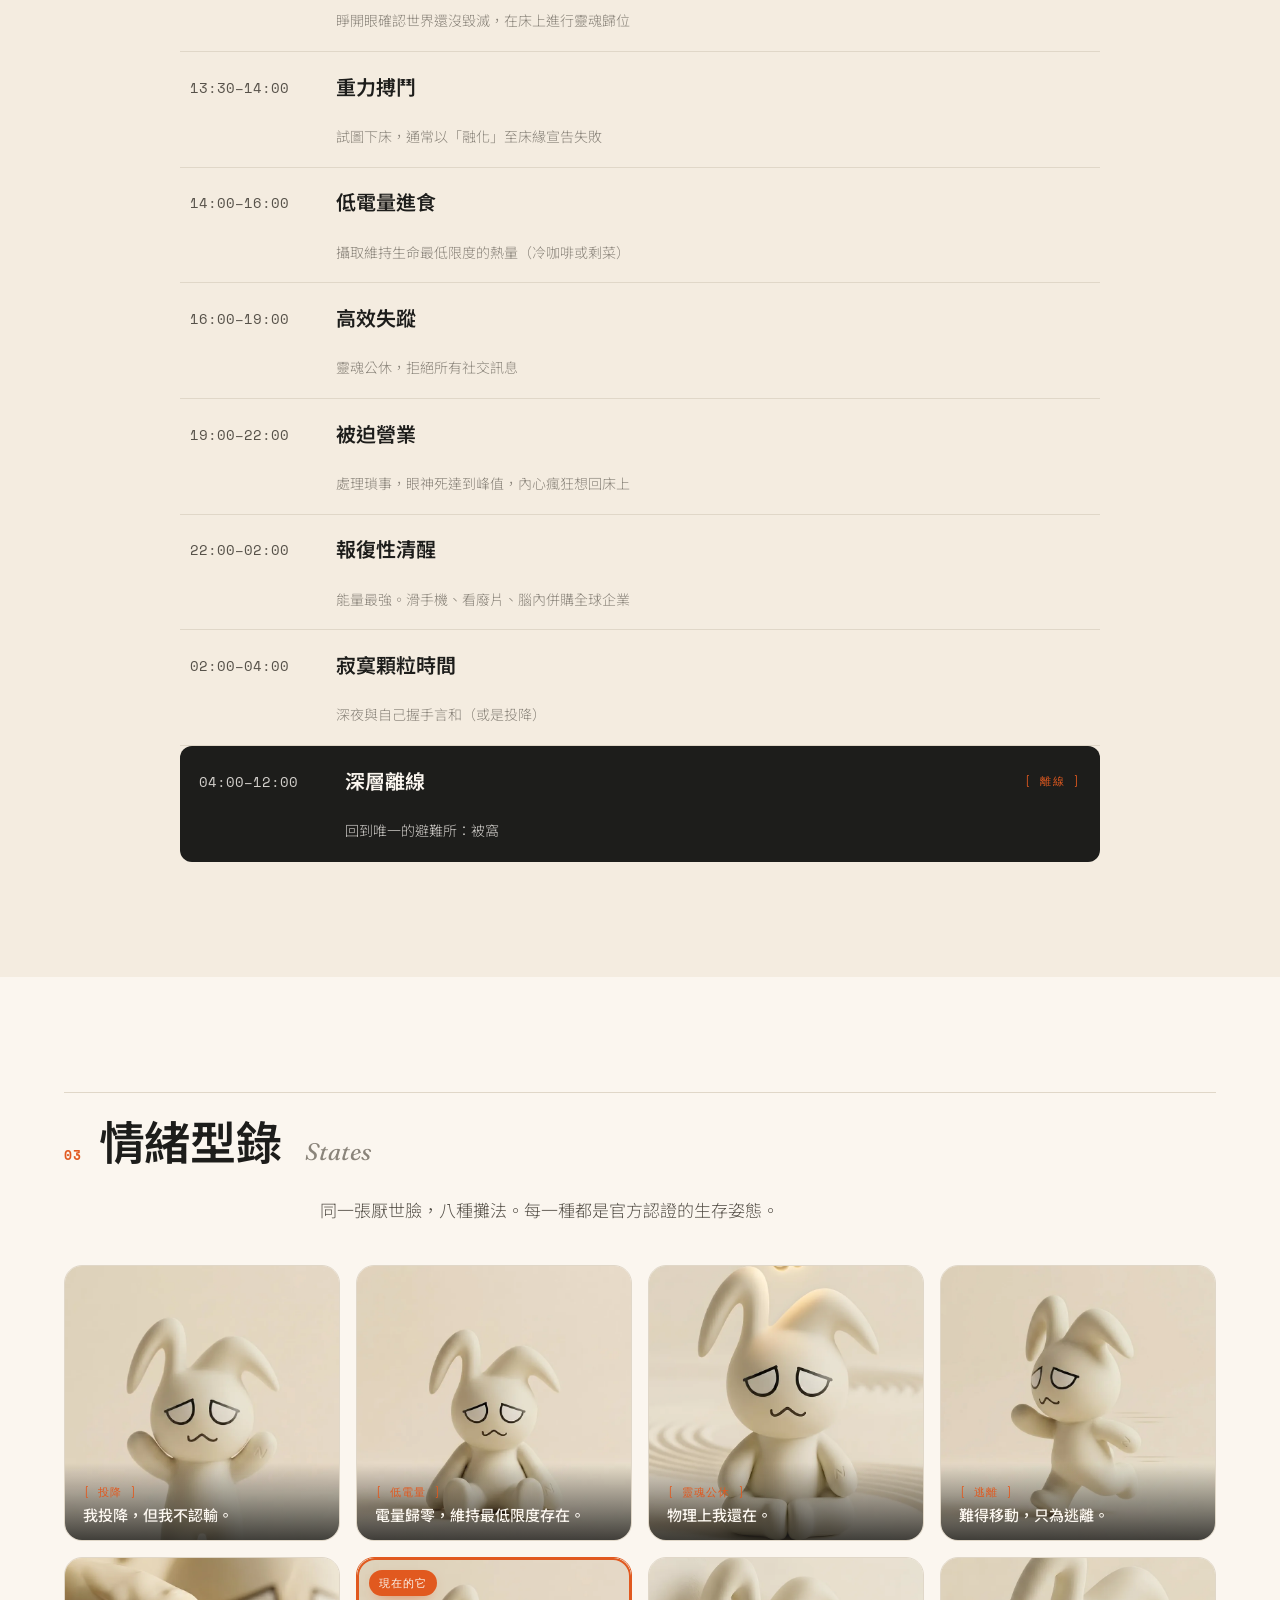
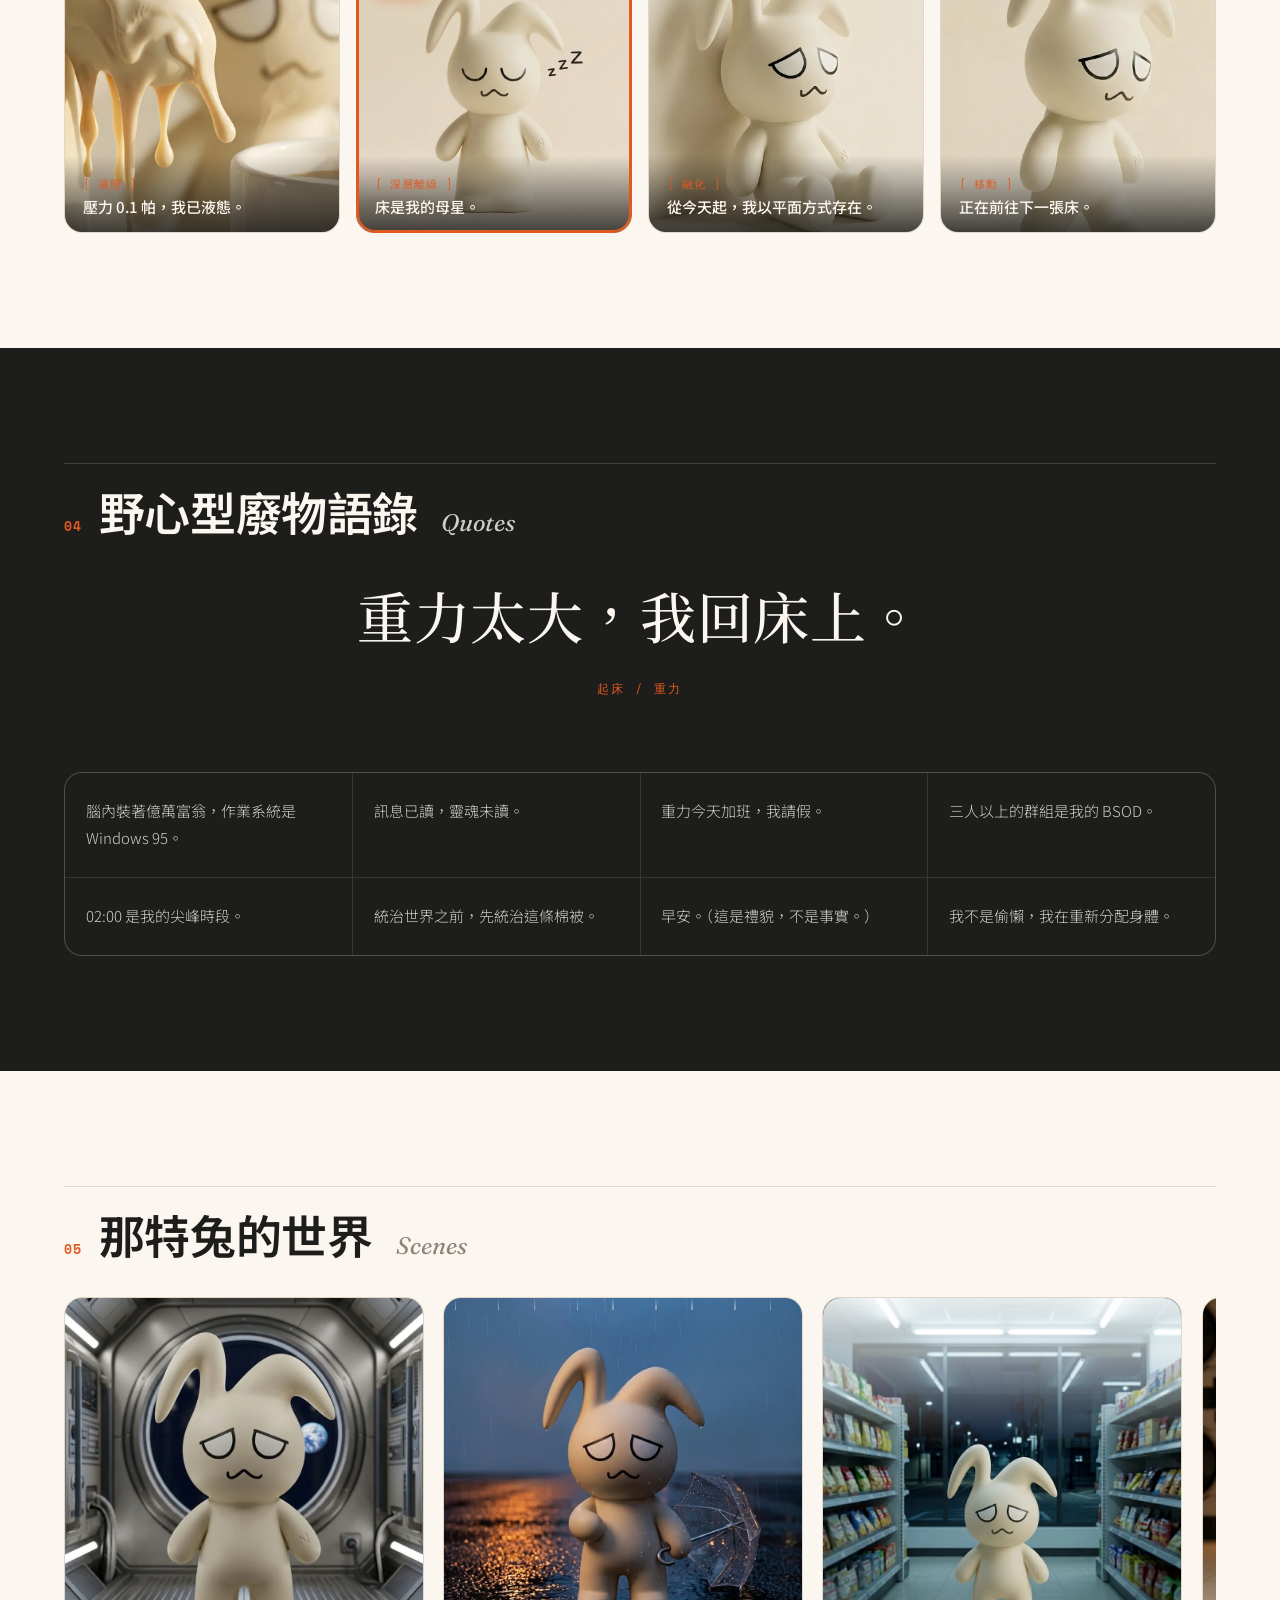
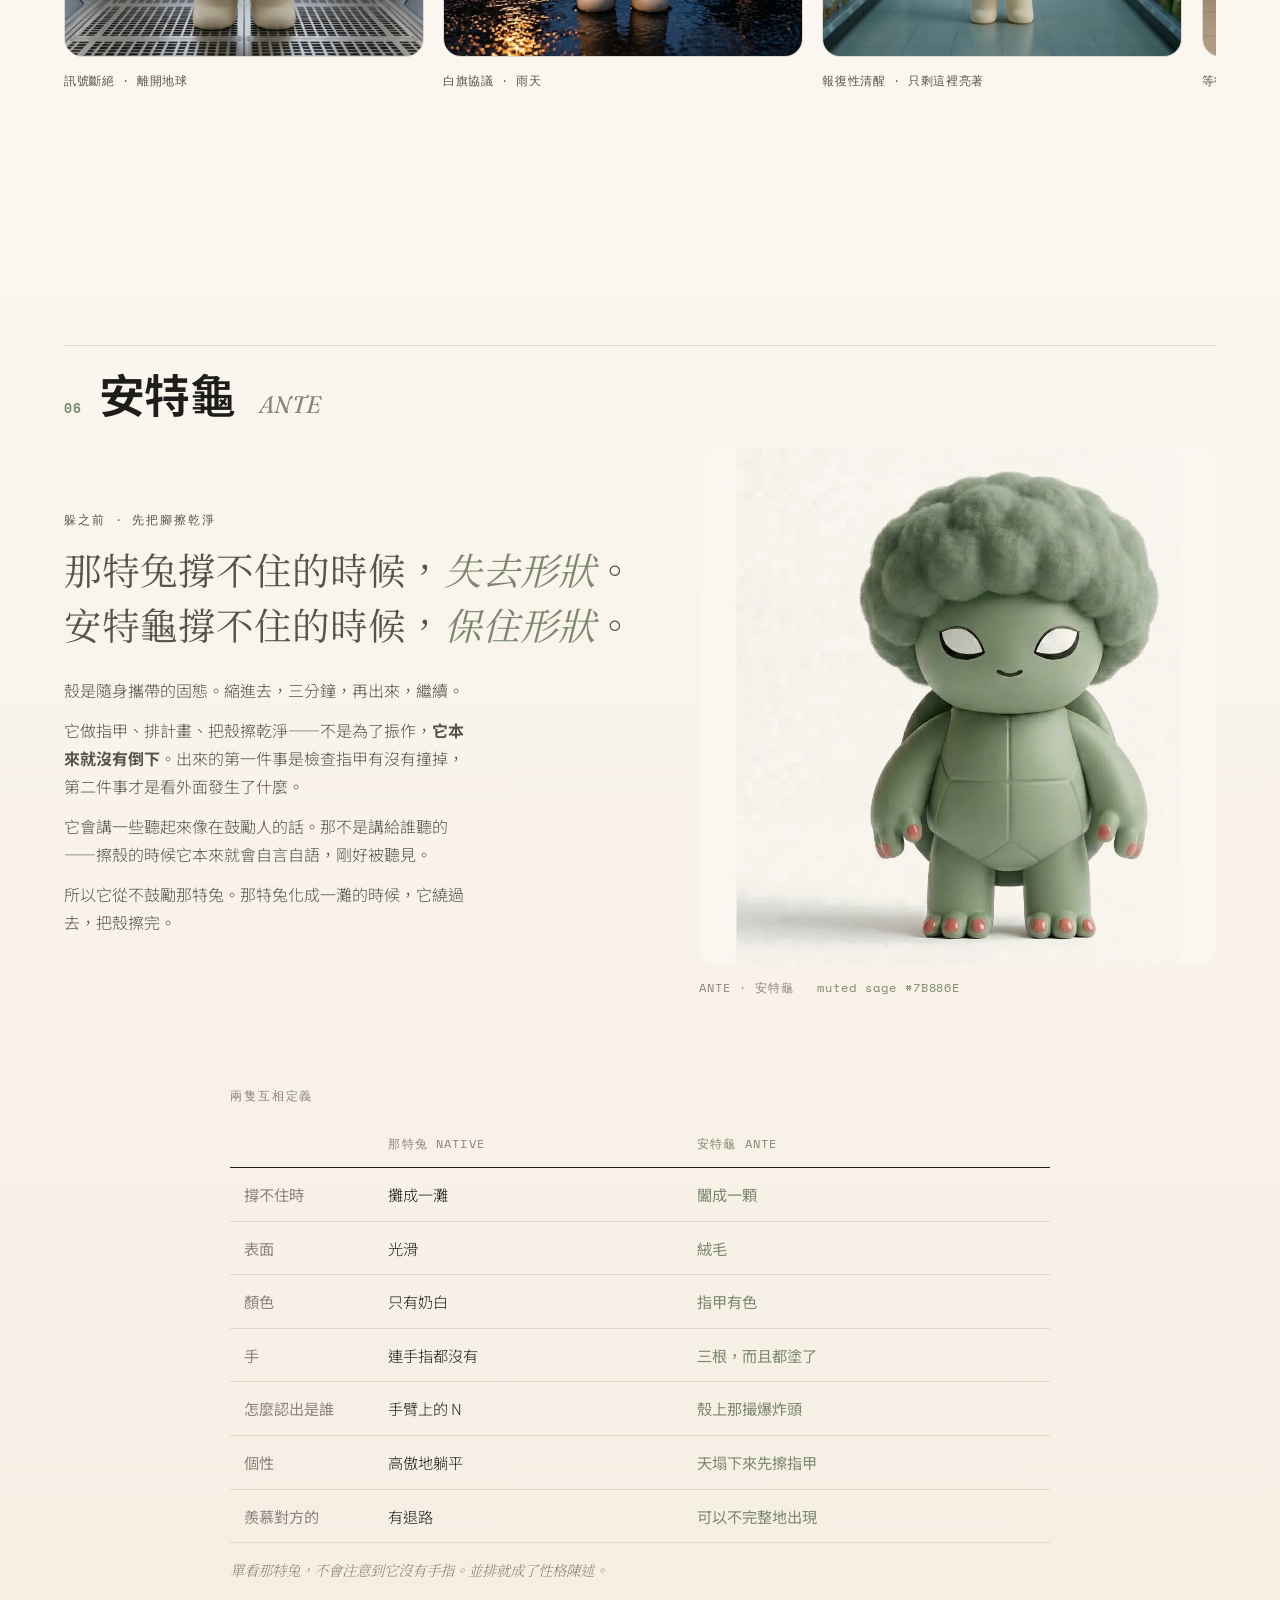
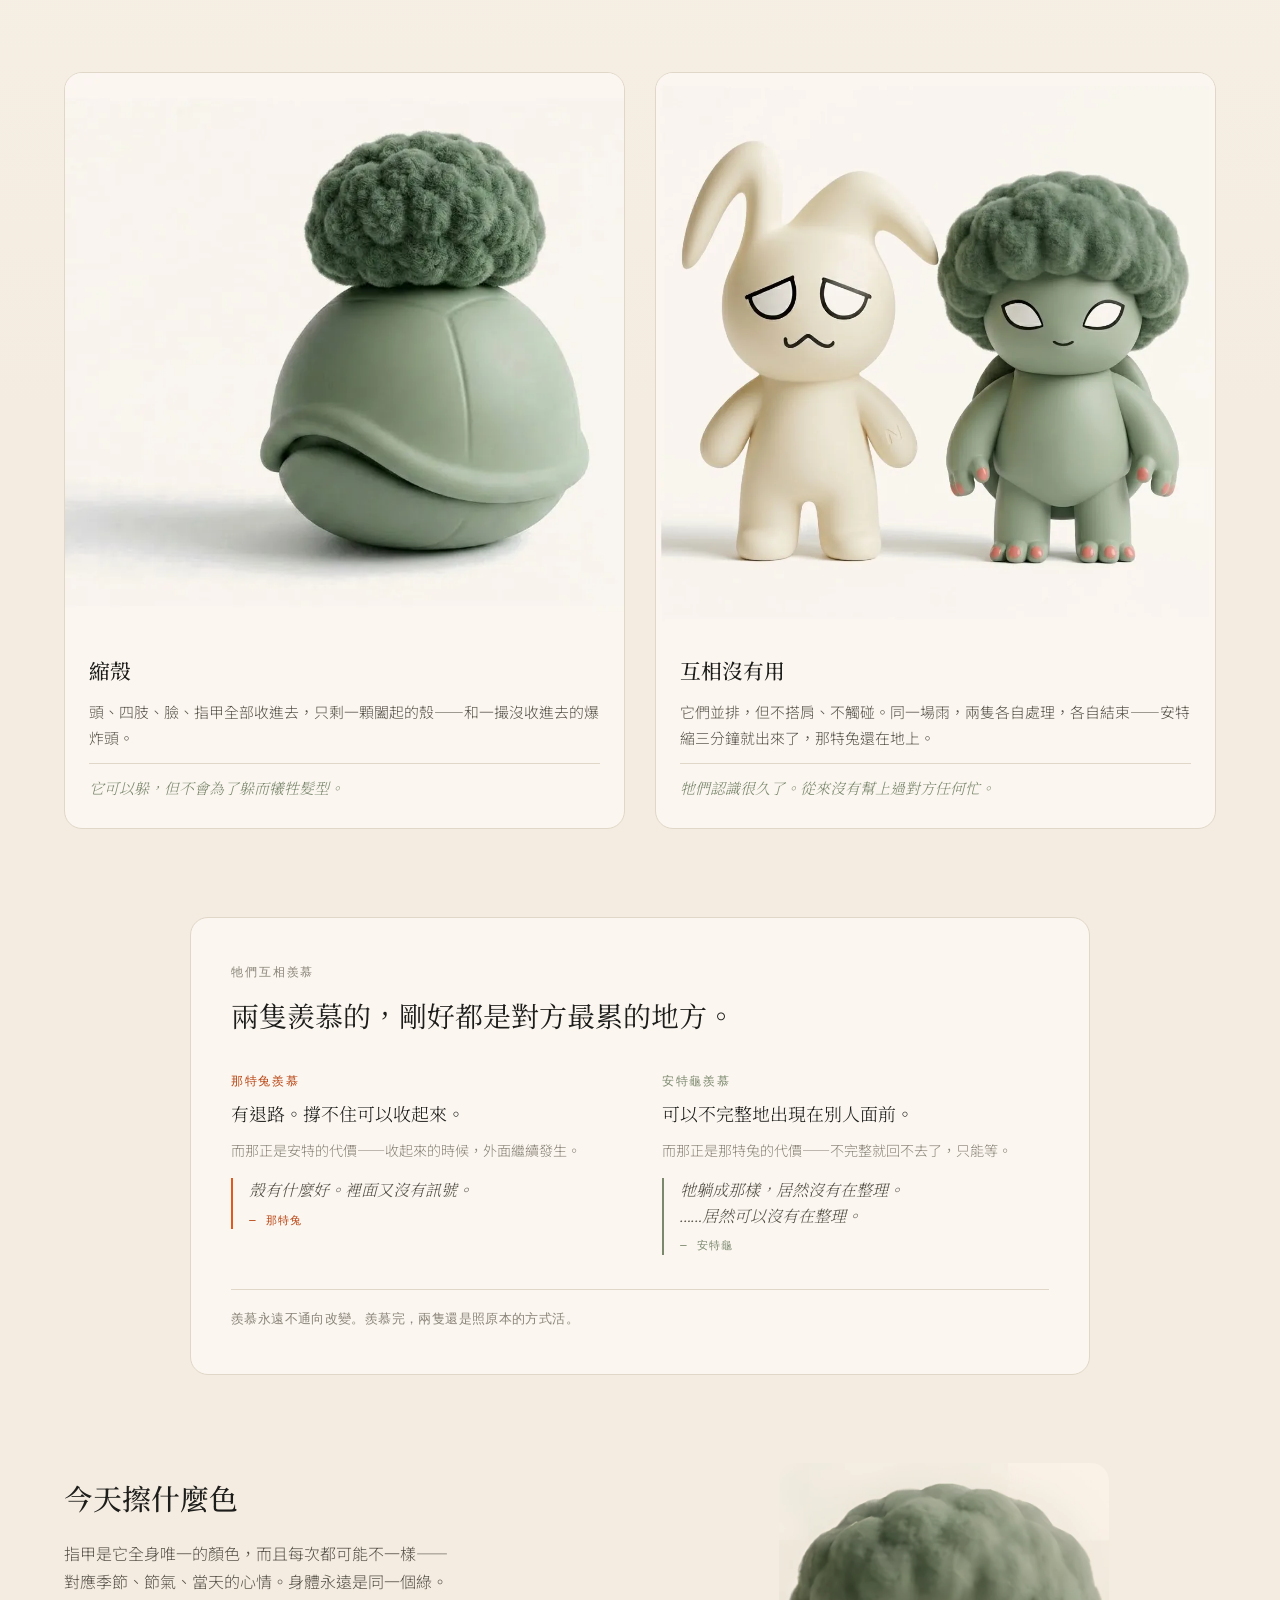
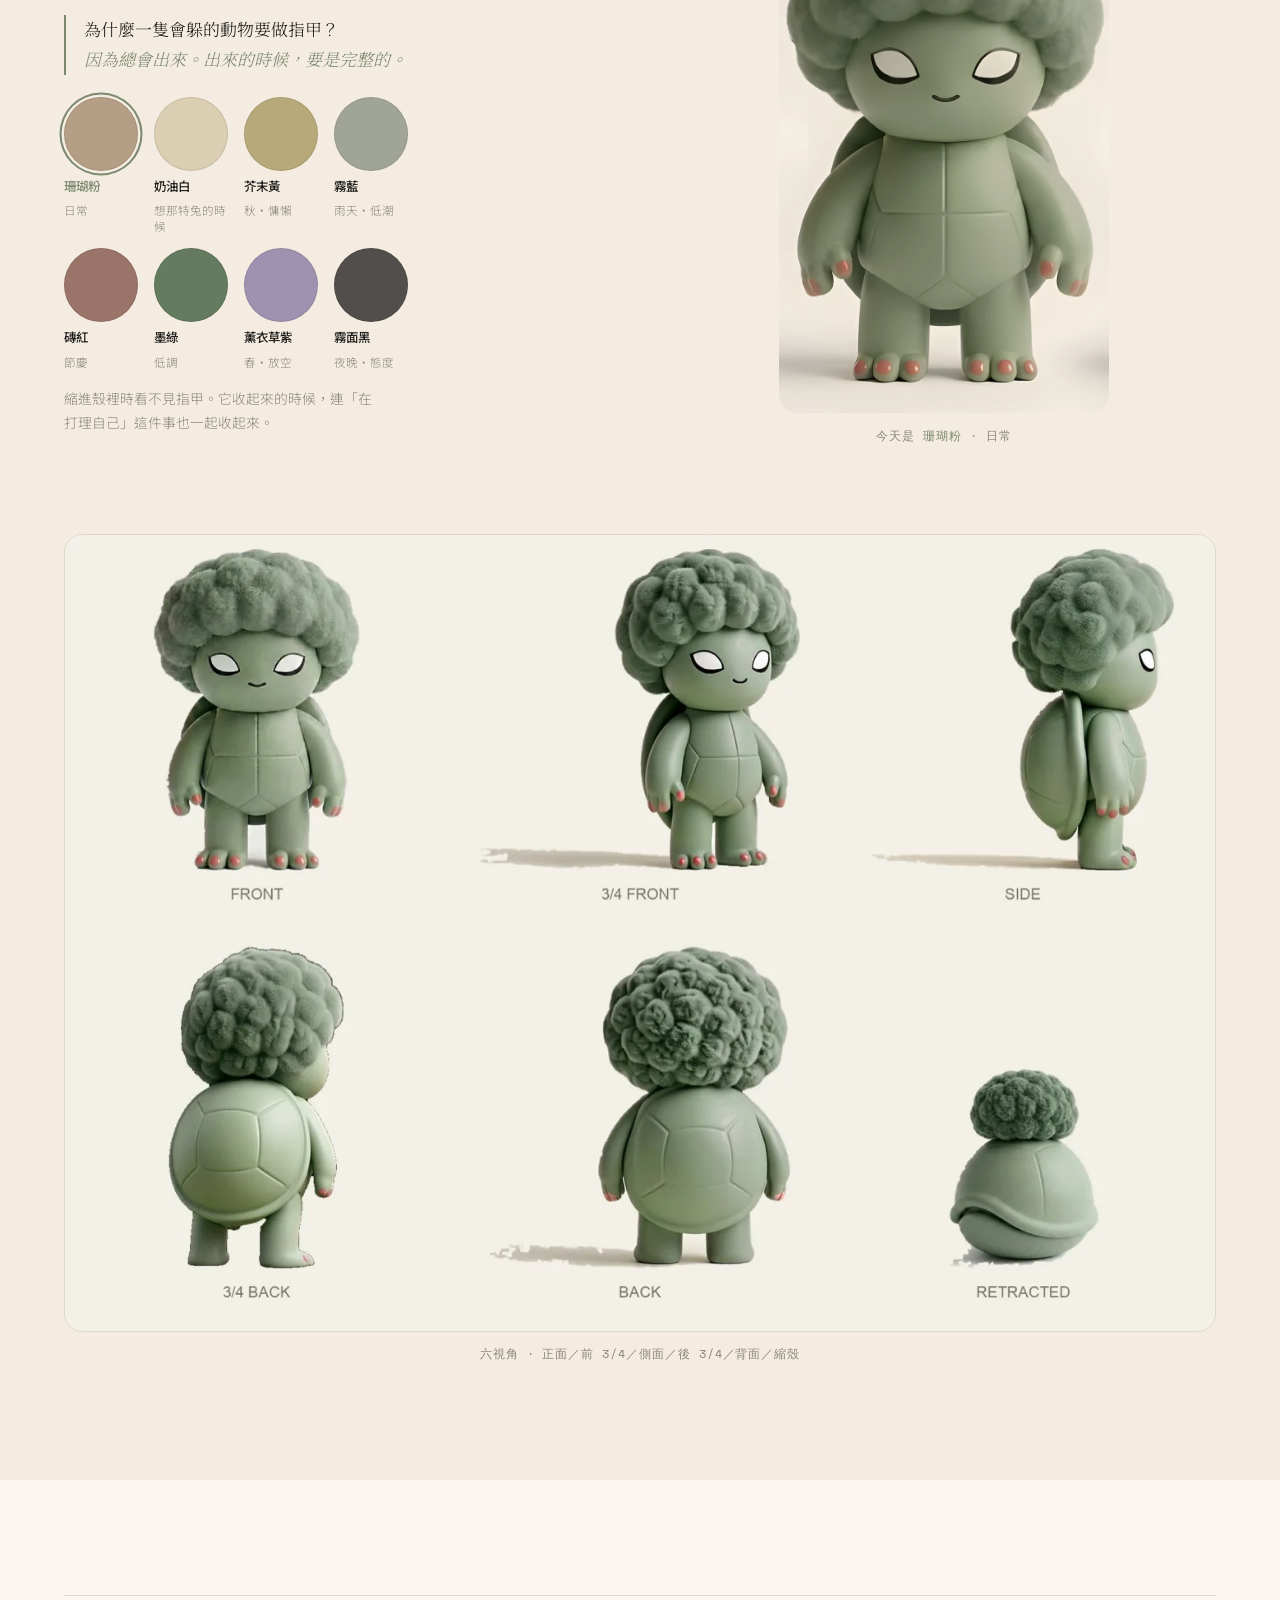
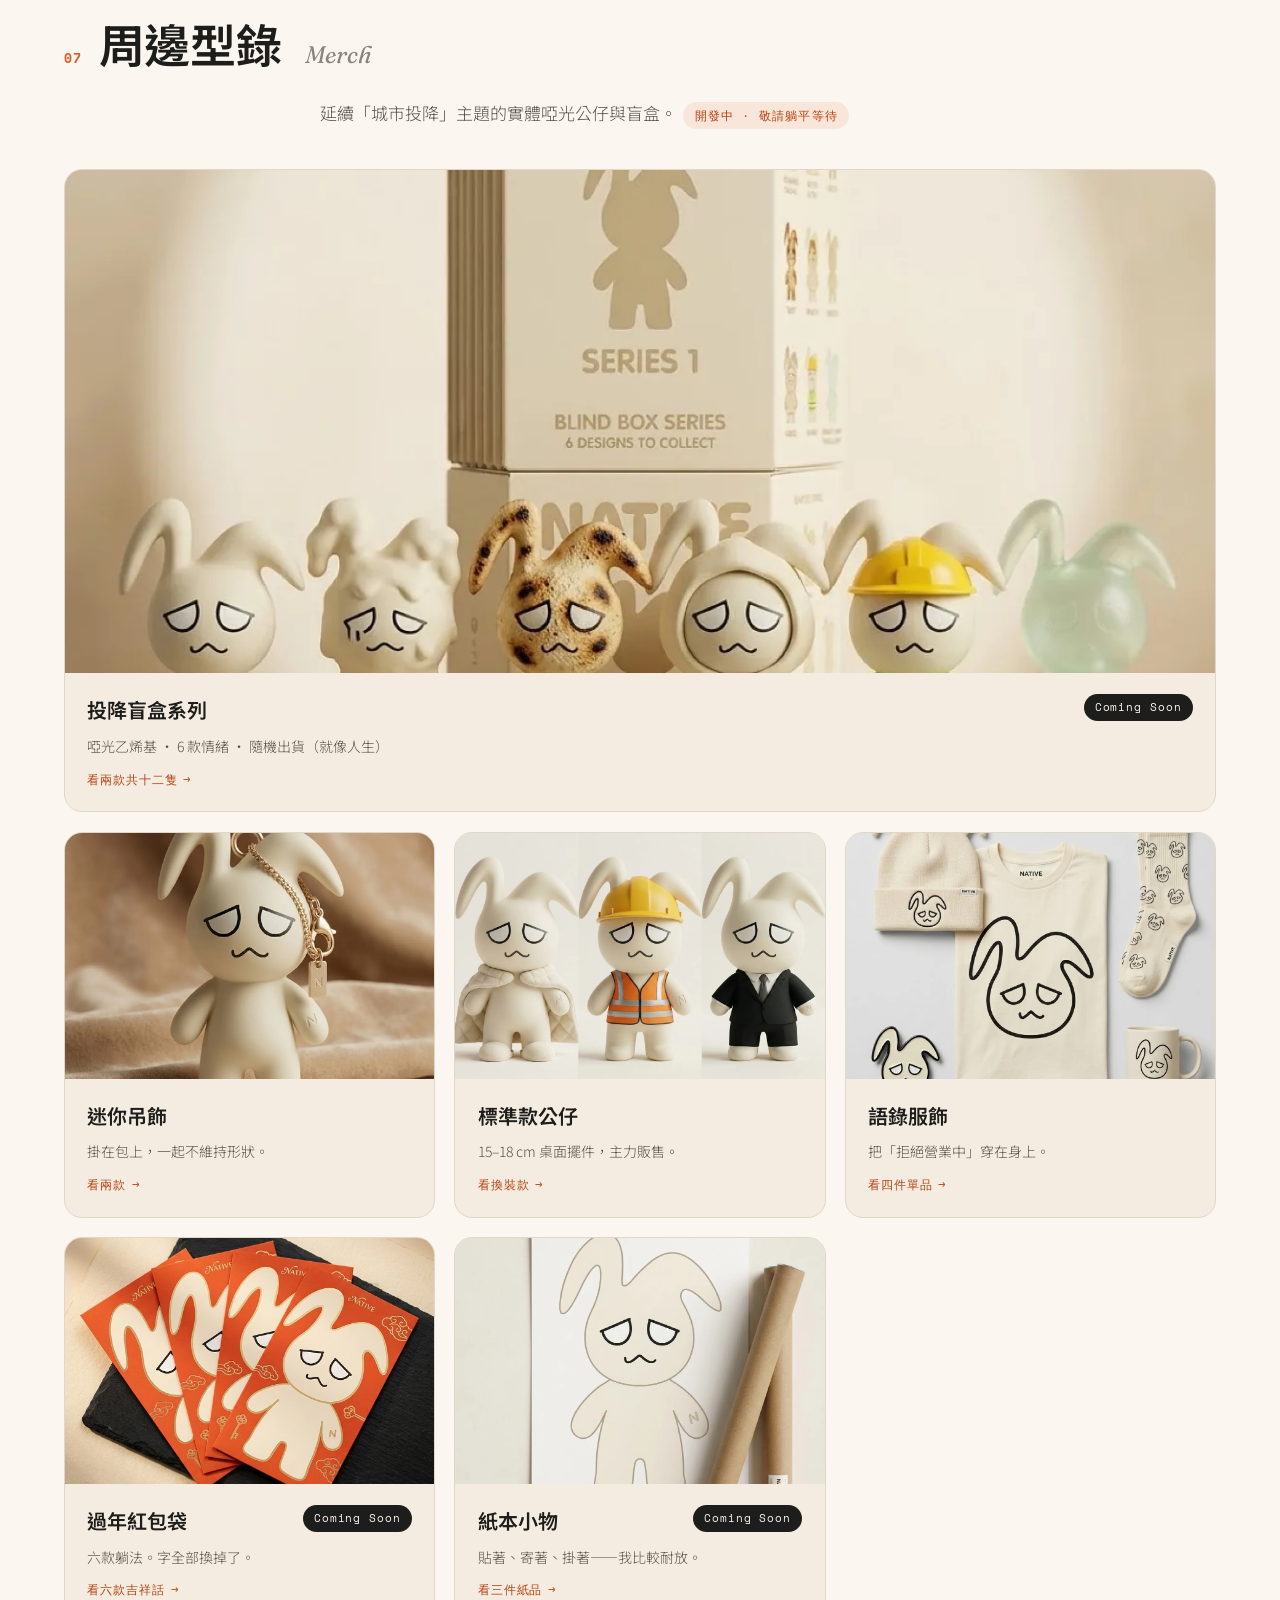
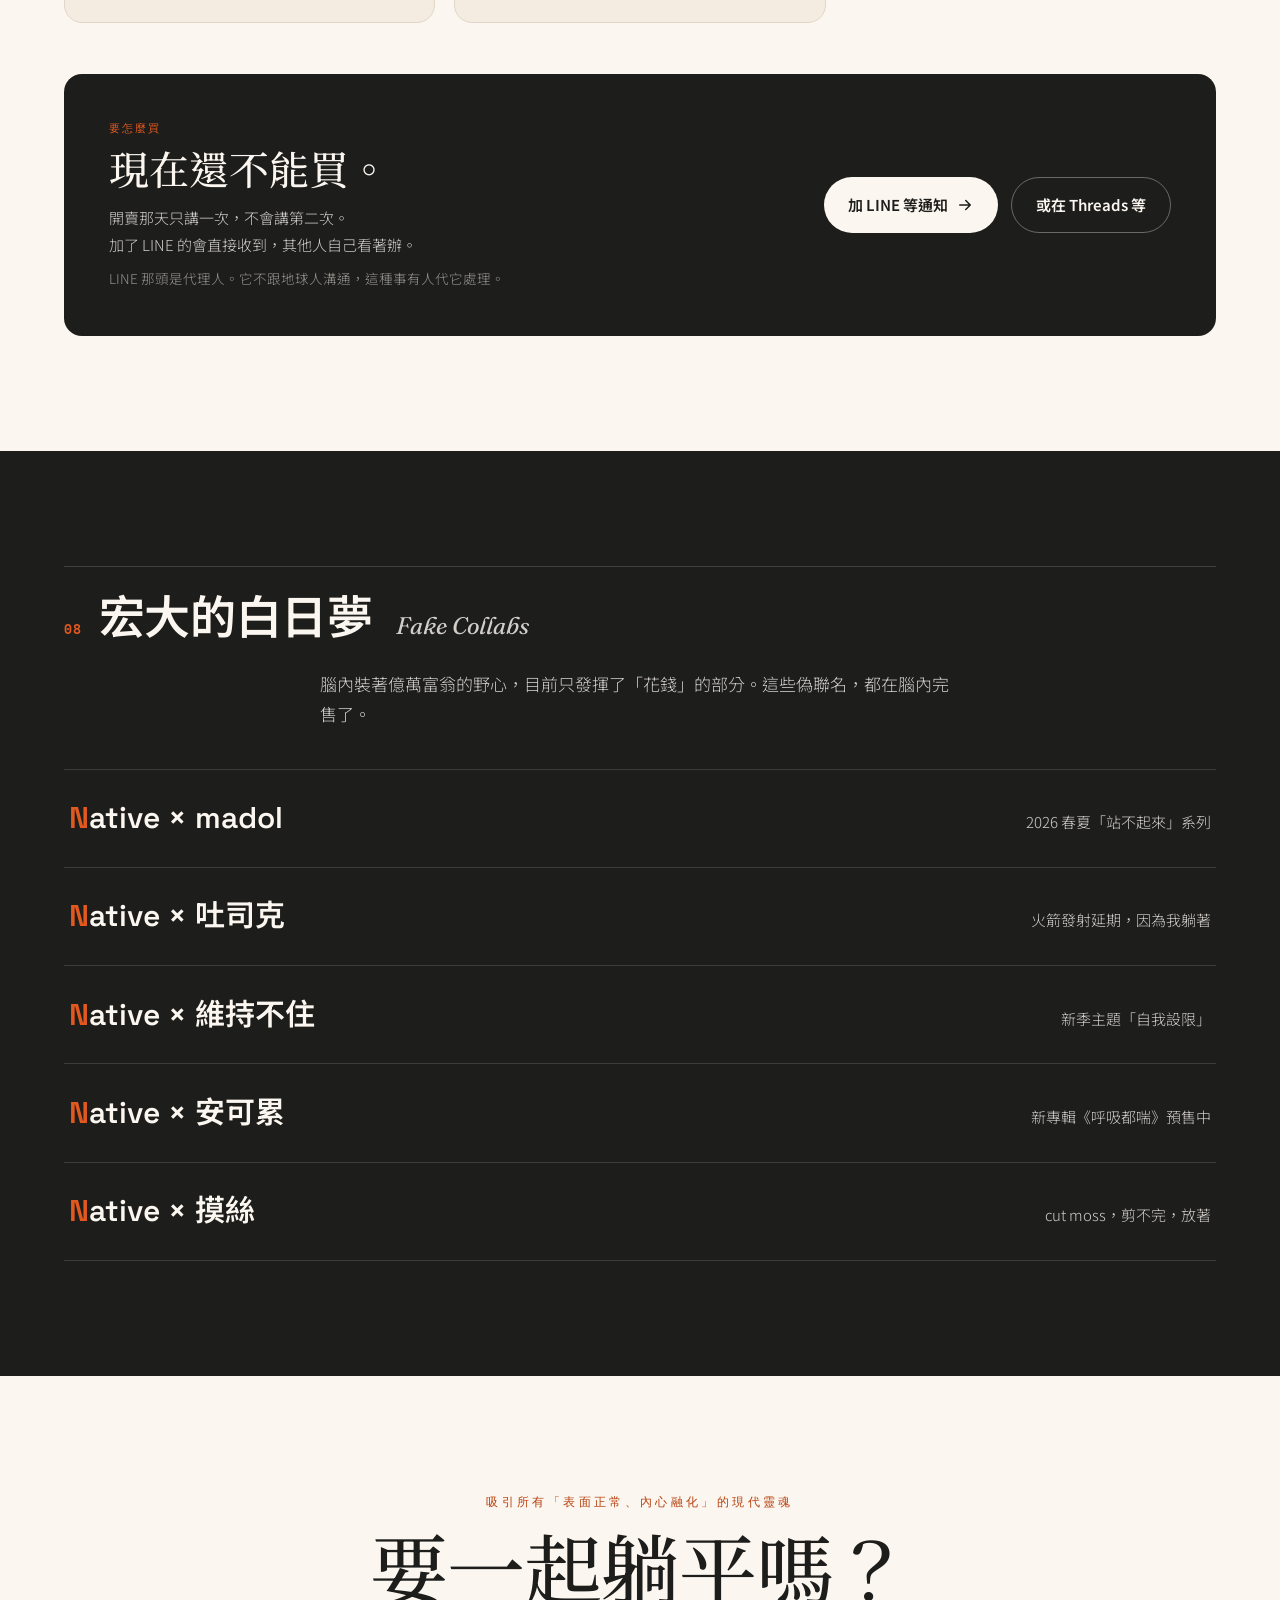
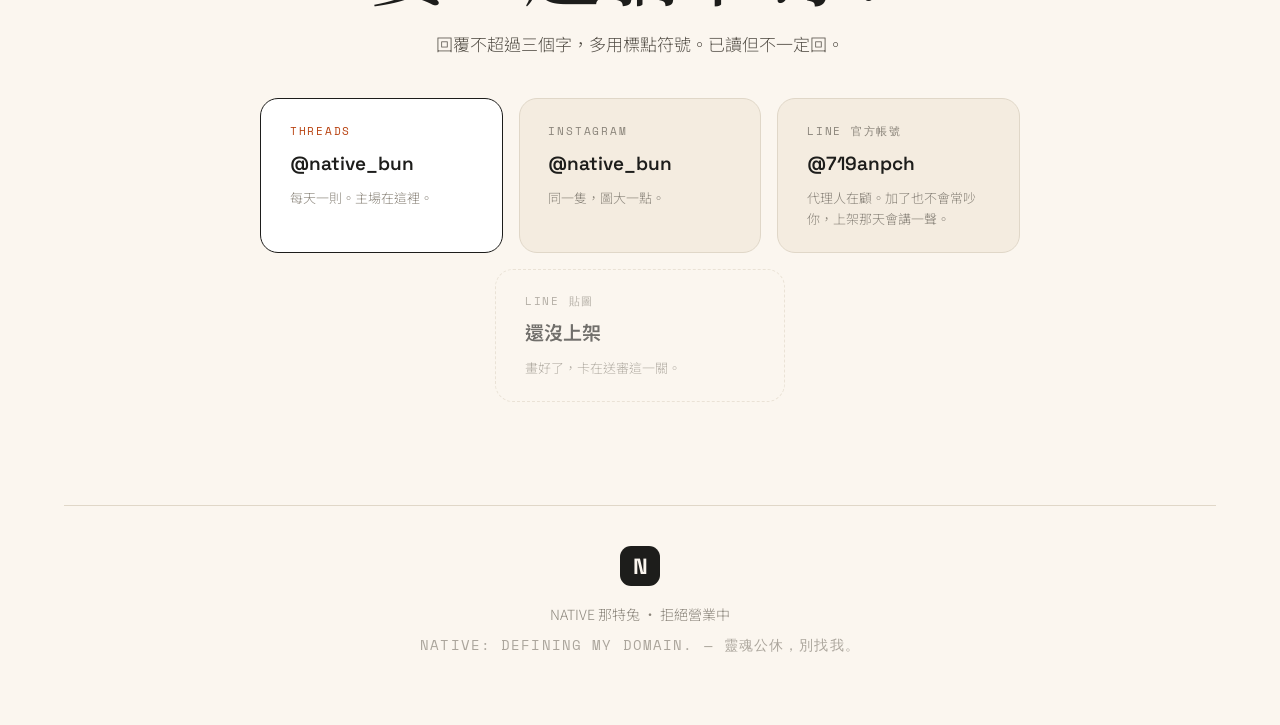
==== commit a5f931dd: "css/js 加版本號避免瀏覽器快取舊版" ====
--- a/index.html
+++ b/index.html
@@ -22,7 +22,7 @@
 <link rel="preconnect" href="https://fonts.gstatic.com" crossorigin>
 <link href="https://fonts.googleapis.com/css2?family=Fraunces:ital,opsz,wght@0,9..144,300..600;1,9..144,300..500&family=Space+Grotesk:wght@400;500;600;700&family=Space+Mono:wght@400;700&family=Noto+Sans+TC:wght@300;400;500;700&family=Noto+Serif+TC:wght@300;500;700&display=swap" rel="stylesheet">
 <link rel="icon" href="data:image/svg+xml,%3Csvg xmlns='http://www.w3.org/2000/svg' viewBox='0 0 100 100'%3E%3Crect width='100' height='100' rx='22' fill='%23FBF6EF'/%3E%3Ctext x='50' y='72' font-family='Space Grotesk,sans-serif' font-size='68' font-weight='700' text-anchor='middle' fill='%231D1D1B'%3EN%3C/text%3E%3C/svg%3E">
-<link rel="stylesheet" href="styles.css">
+<link rel="stylesheet" href="styles.css?v=20261029c">
 </head>
 <body>
 <a class="skip" href="#main">跳到主要內容</a>
@@ -779,6 +779,6 @@
   <p class="hw-card__t">怎麼扮，<br>耳朵都會跑出來。</p>
 </aside>
 
-<script src="script.js"></script>
+<script src="script.js?v=20261029c"></script>
 </body>
 </html>
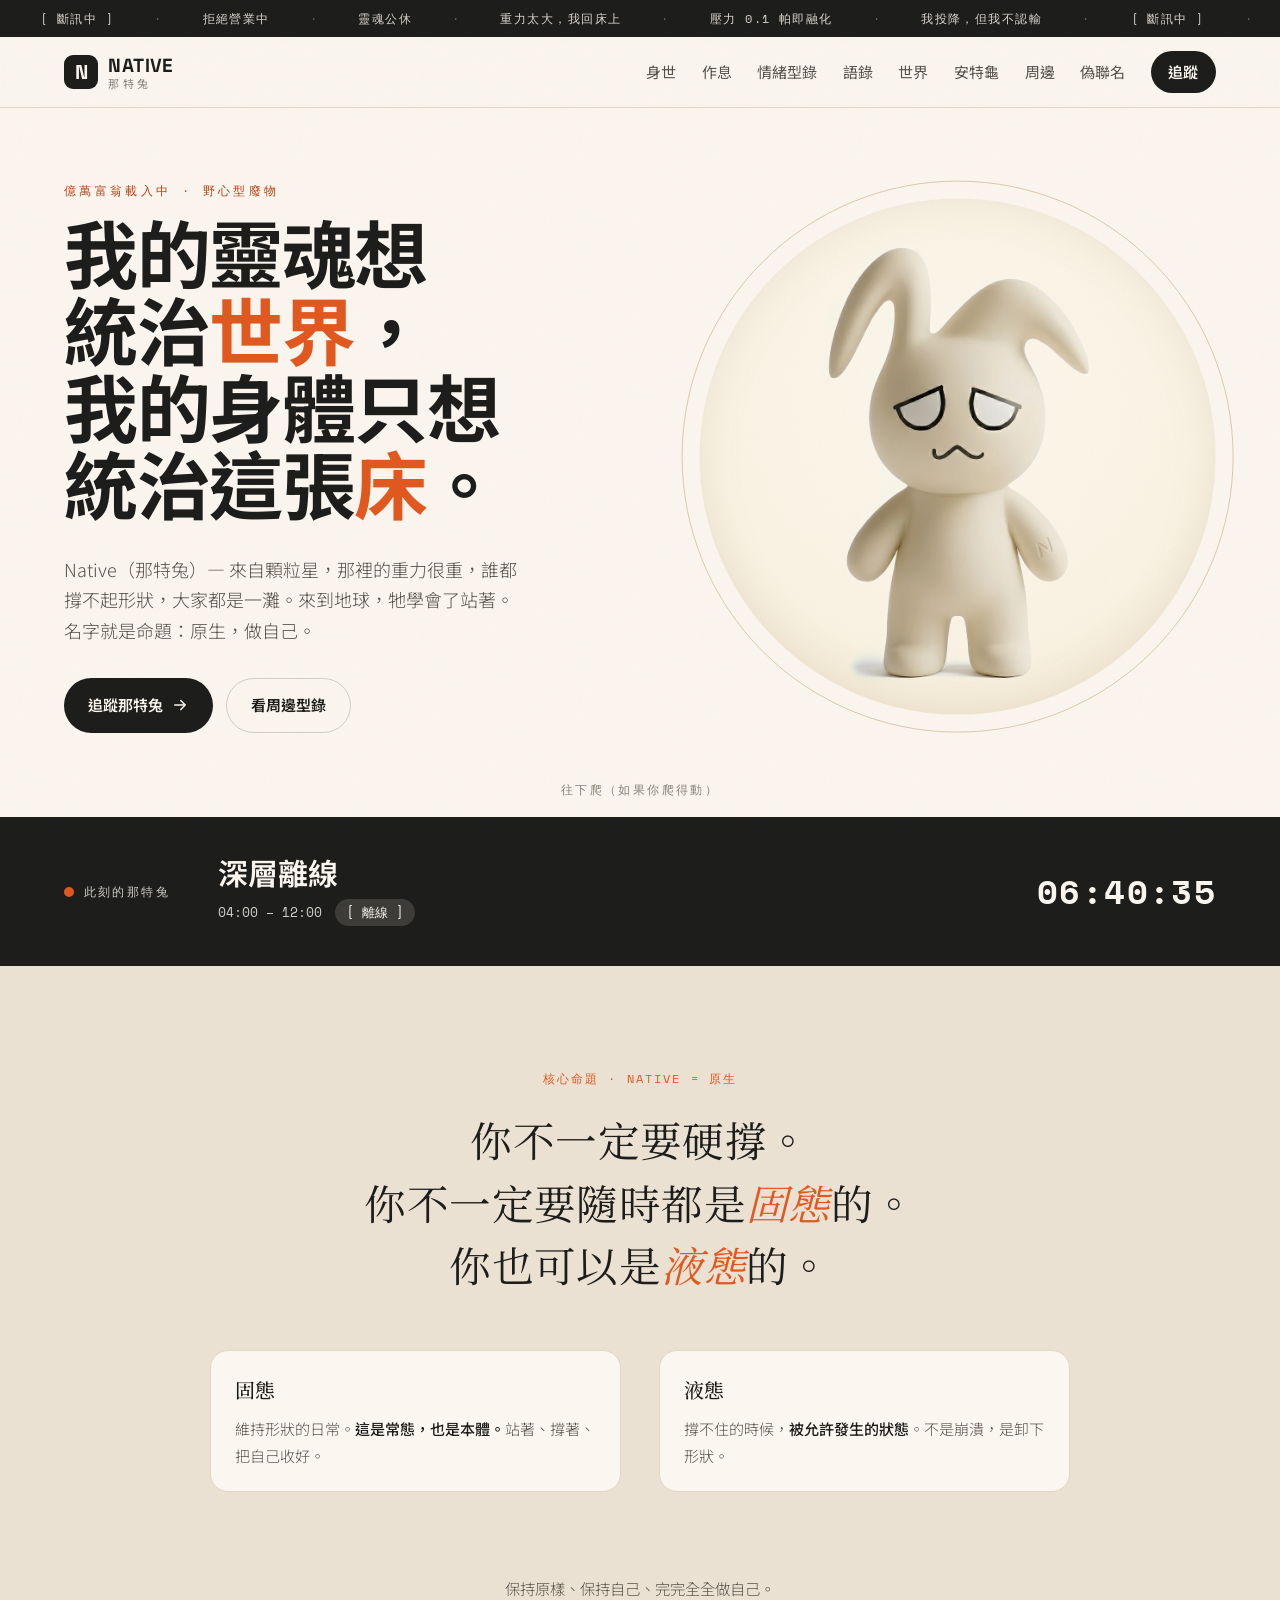
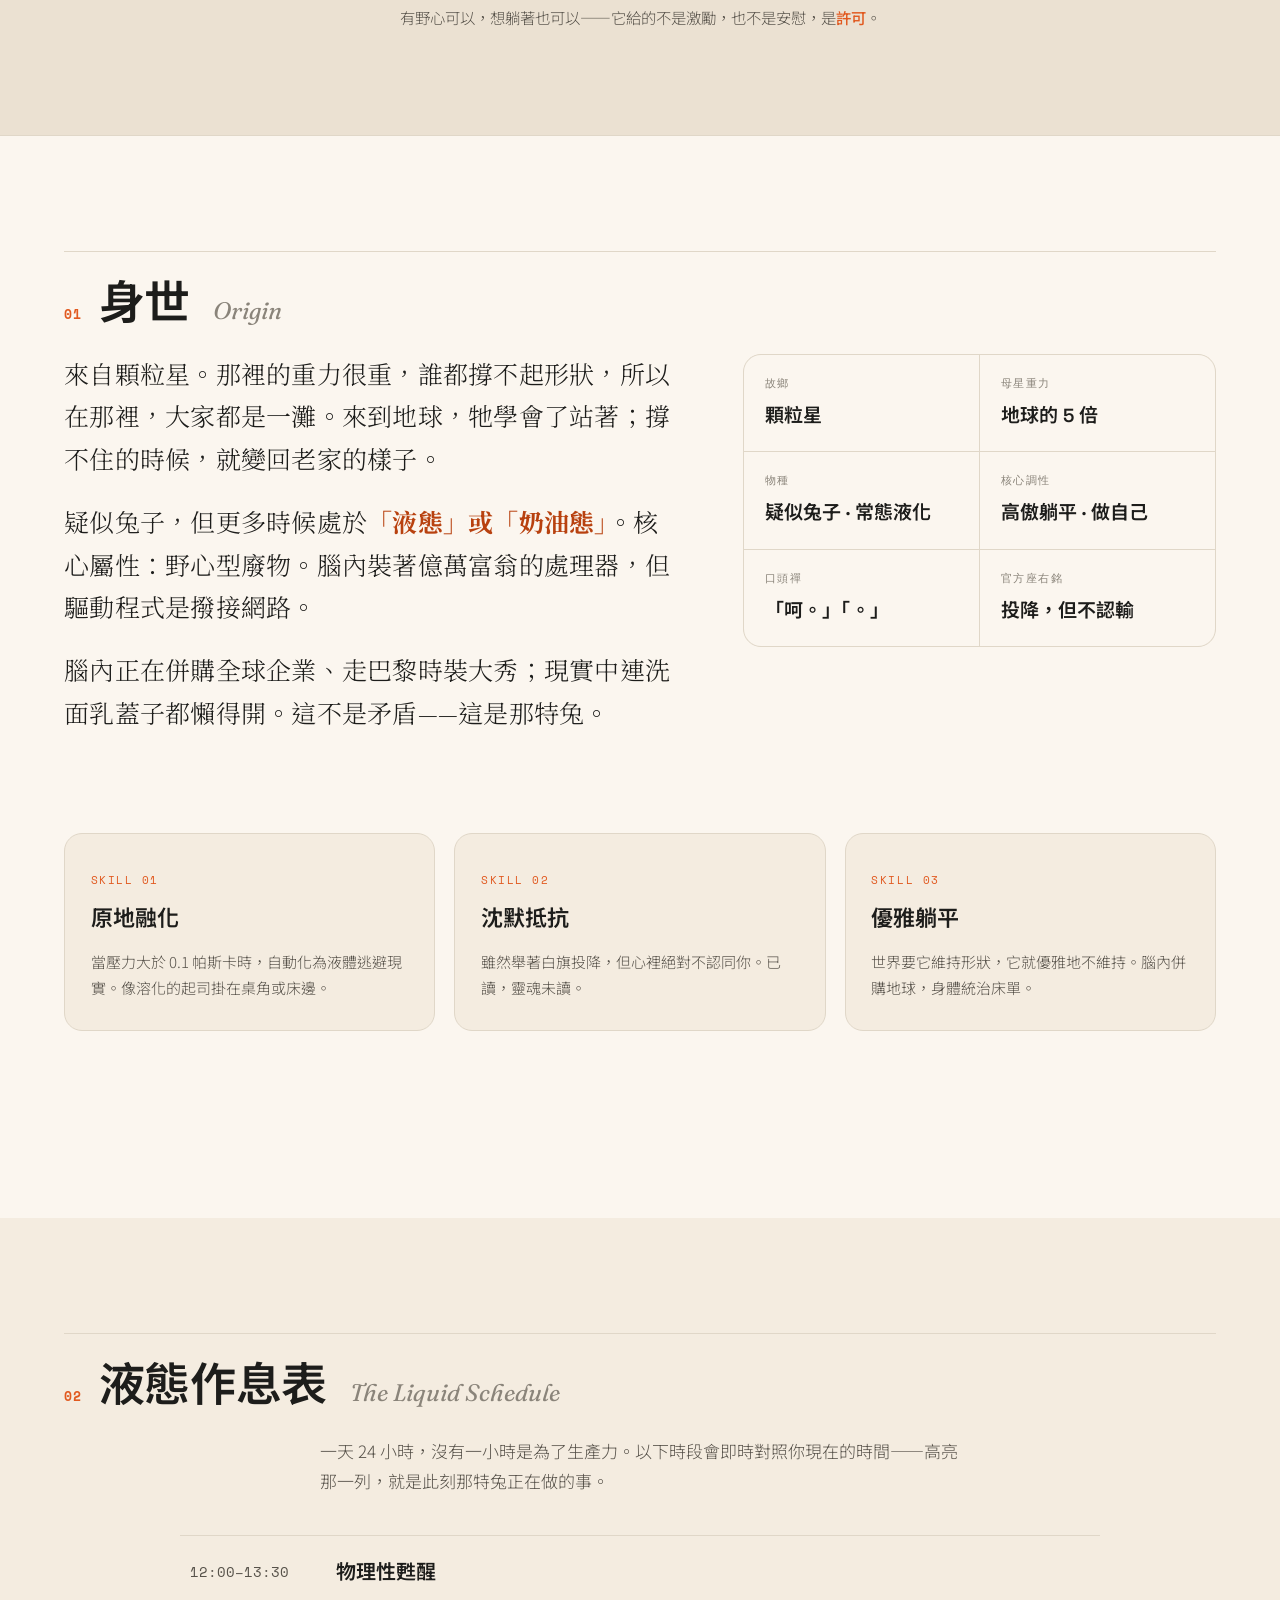
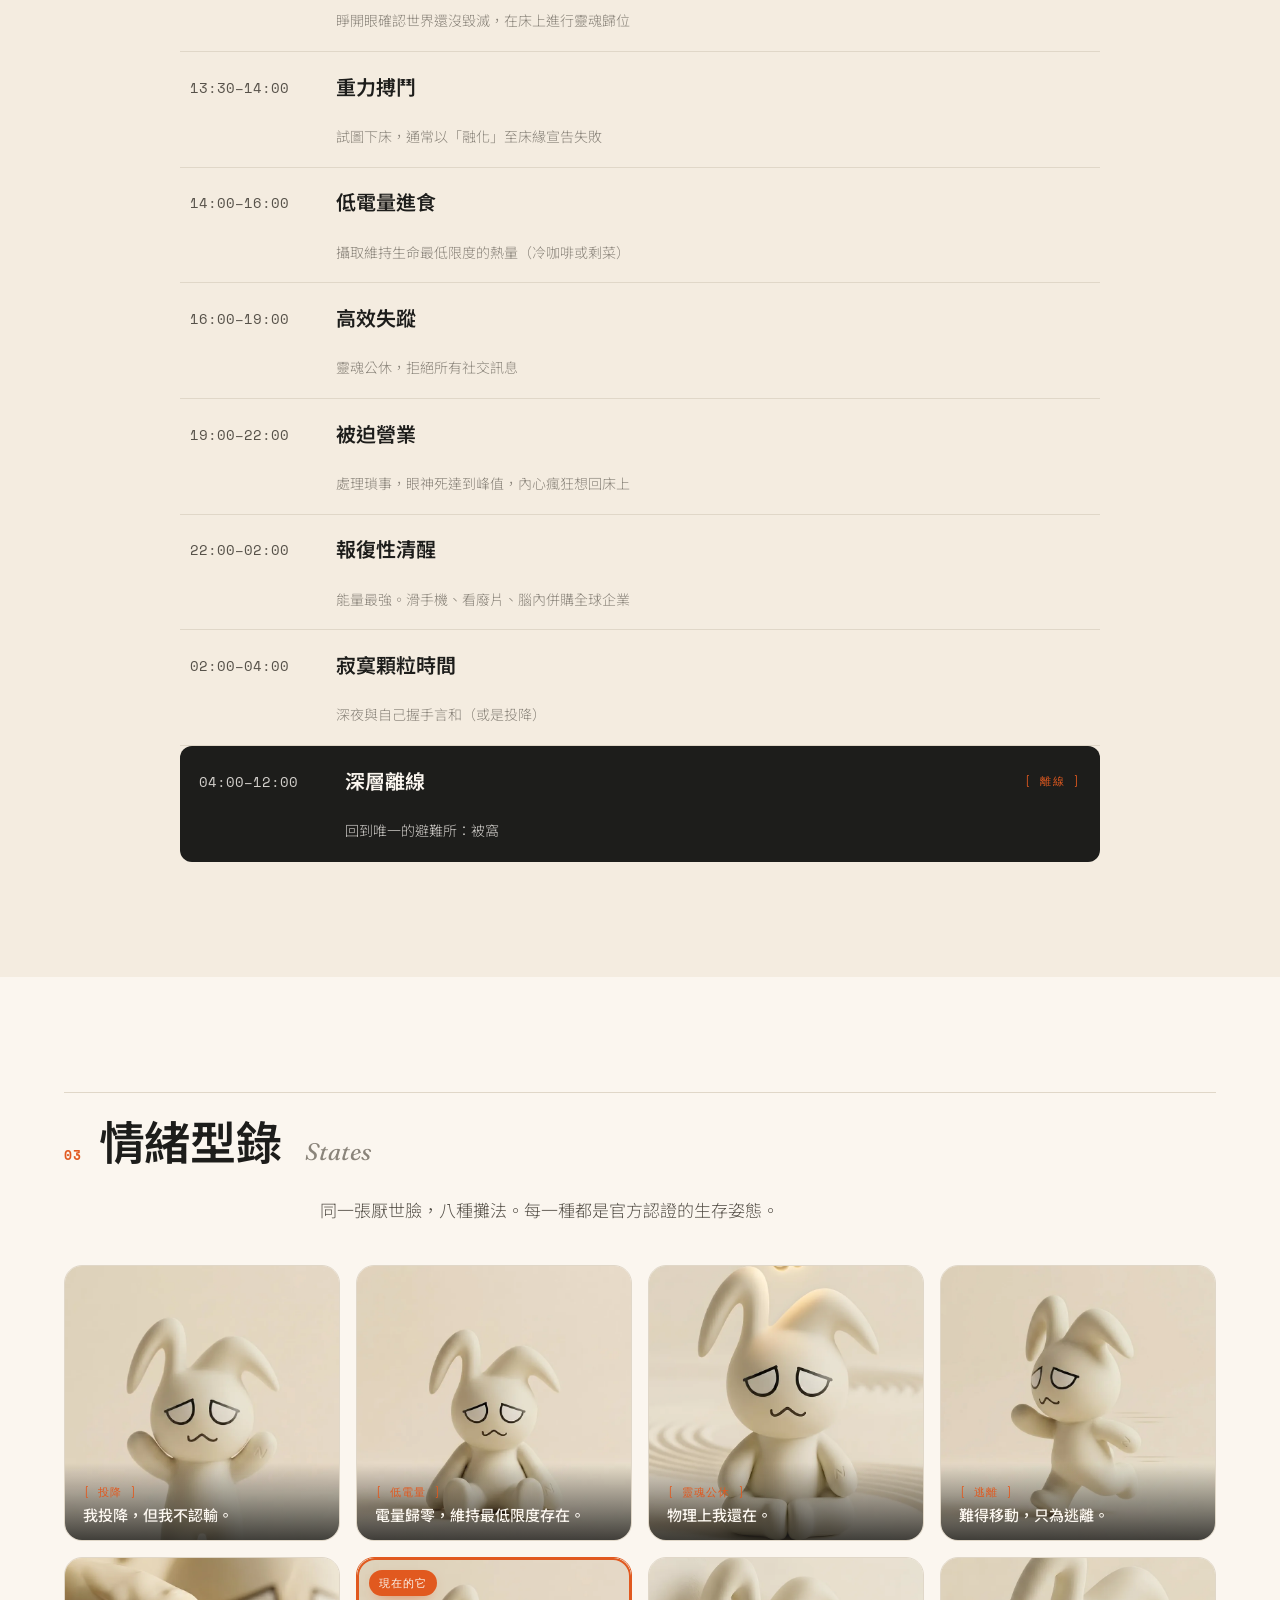
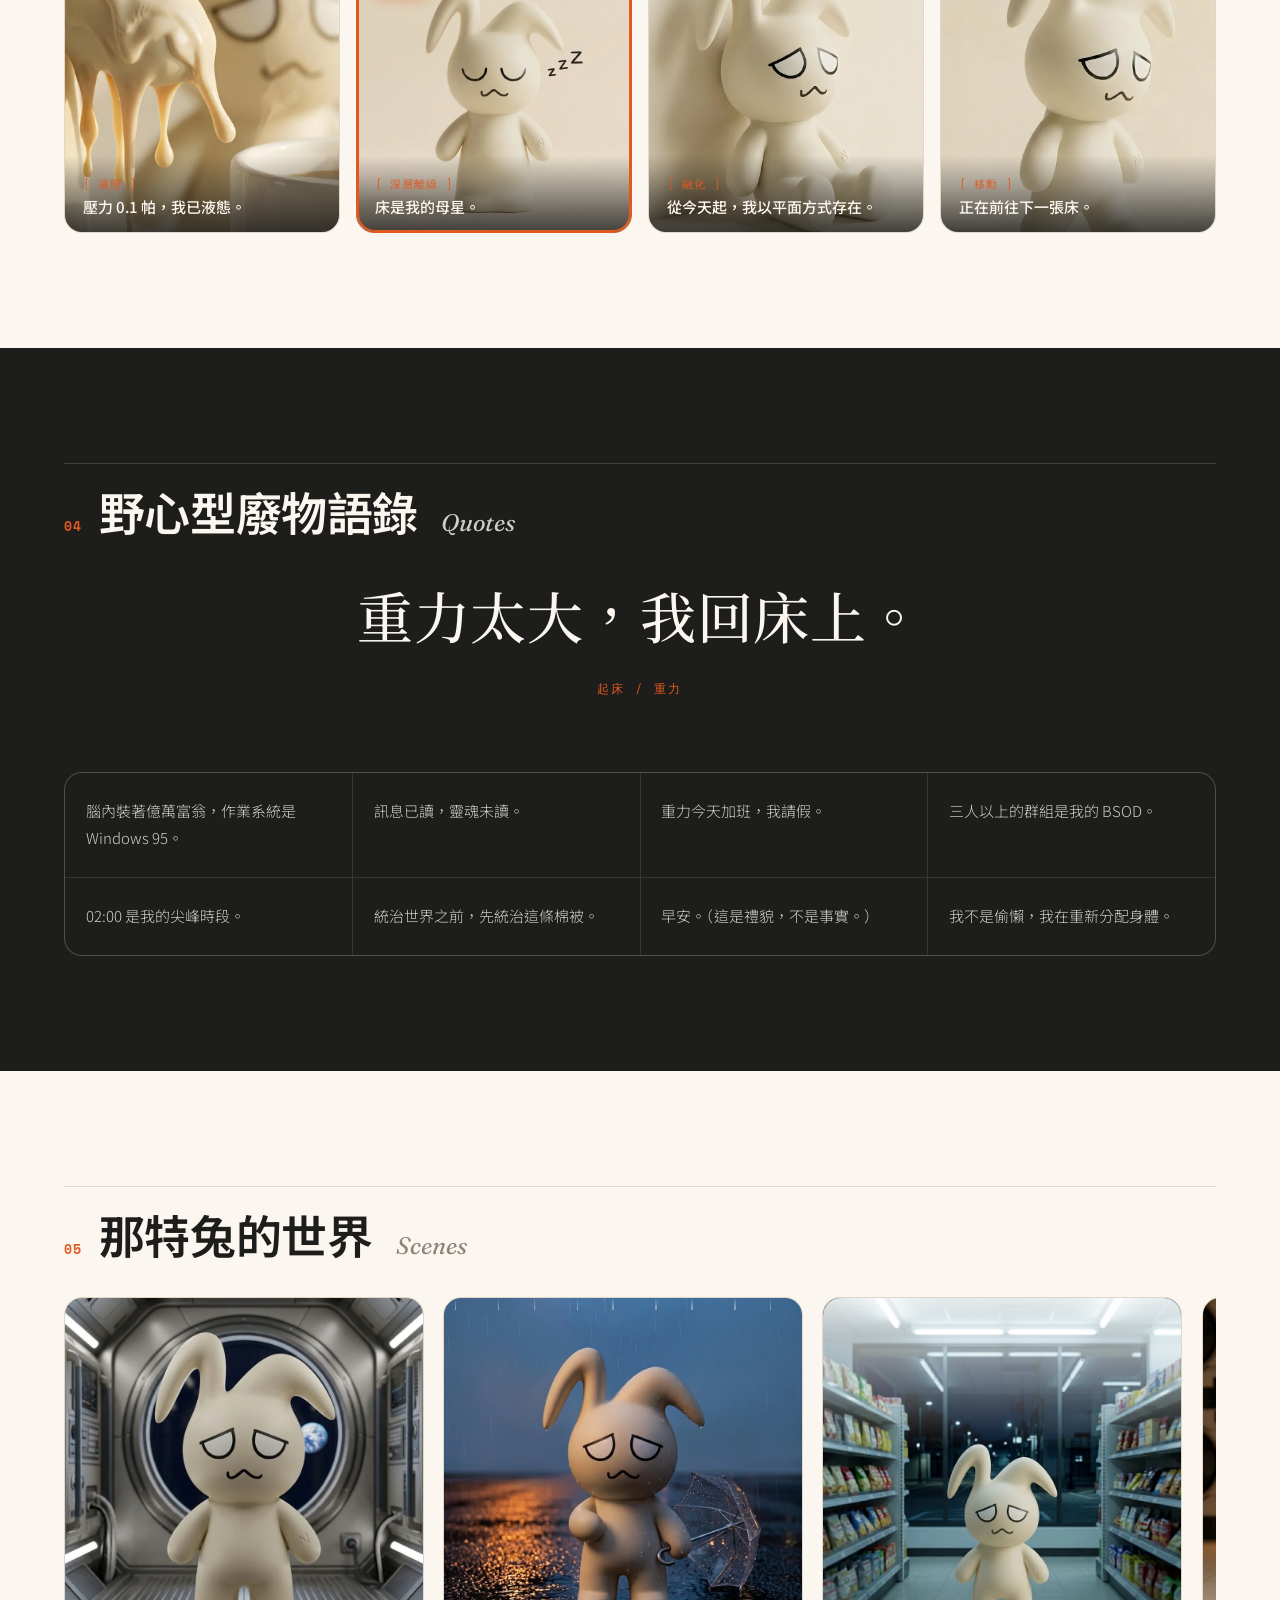
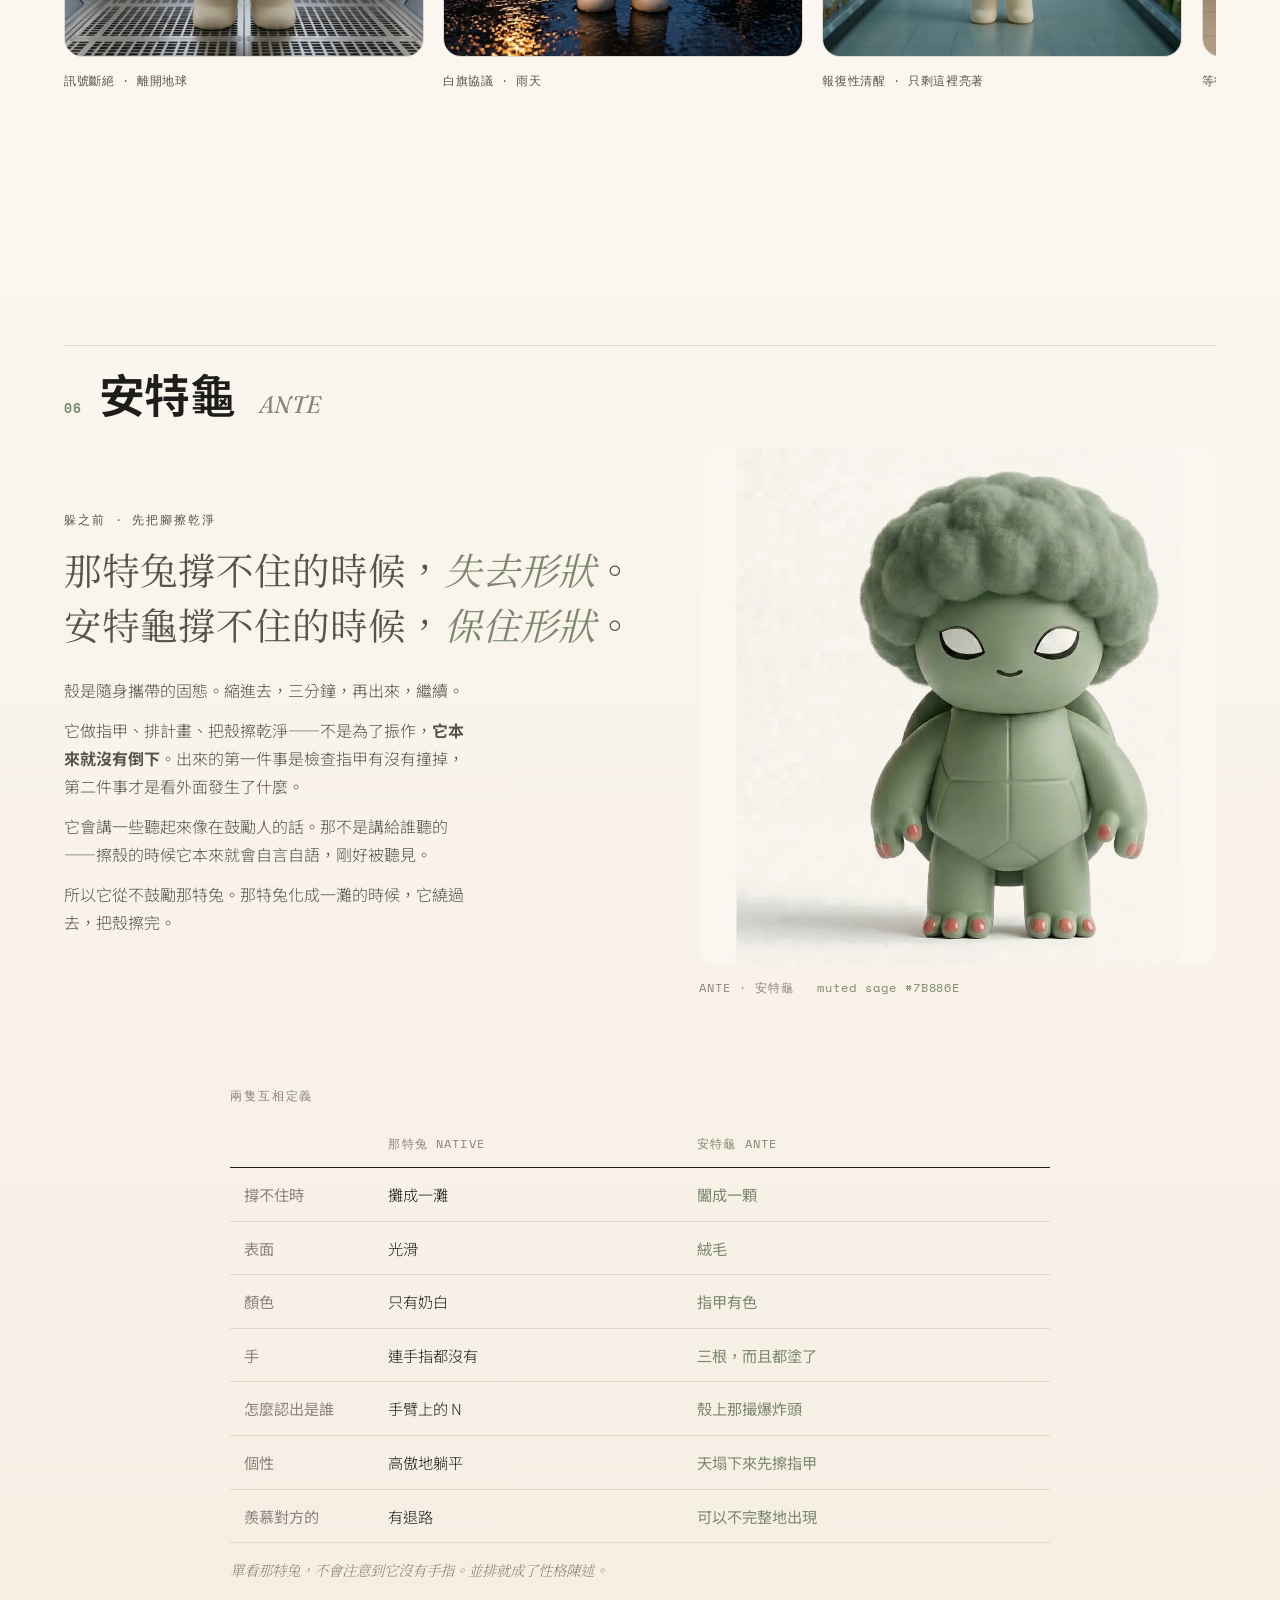
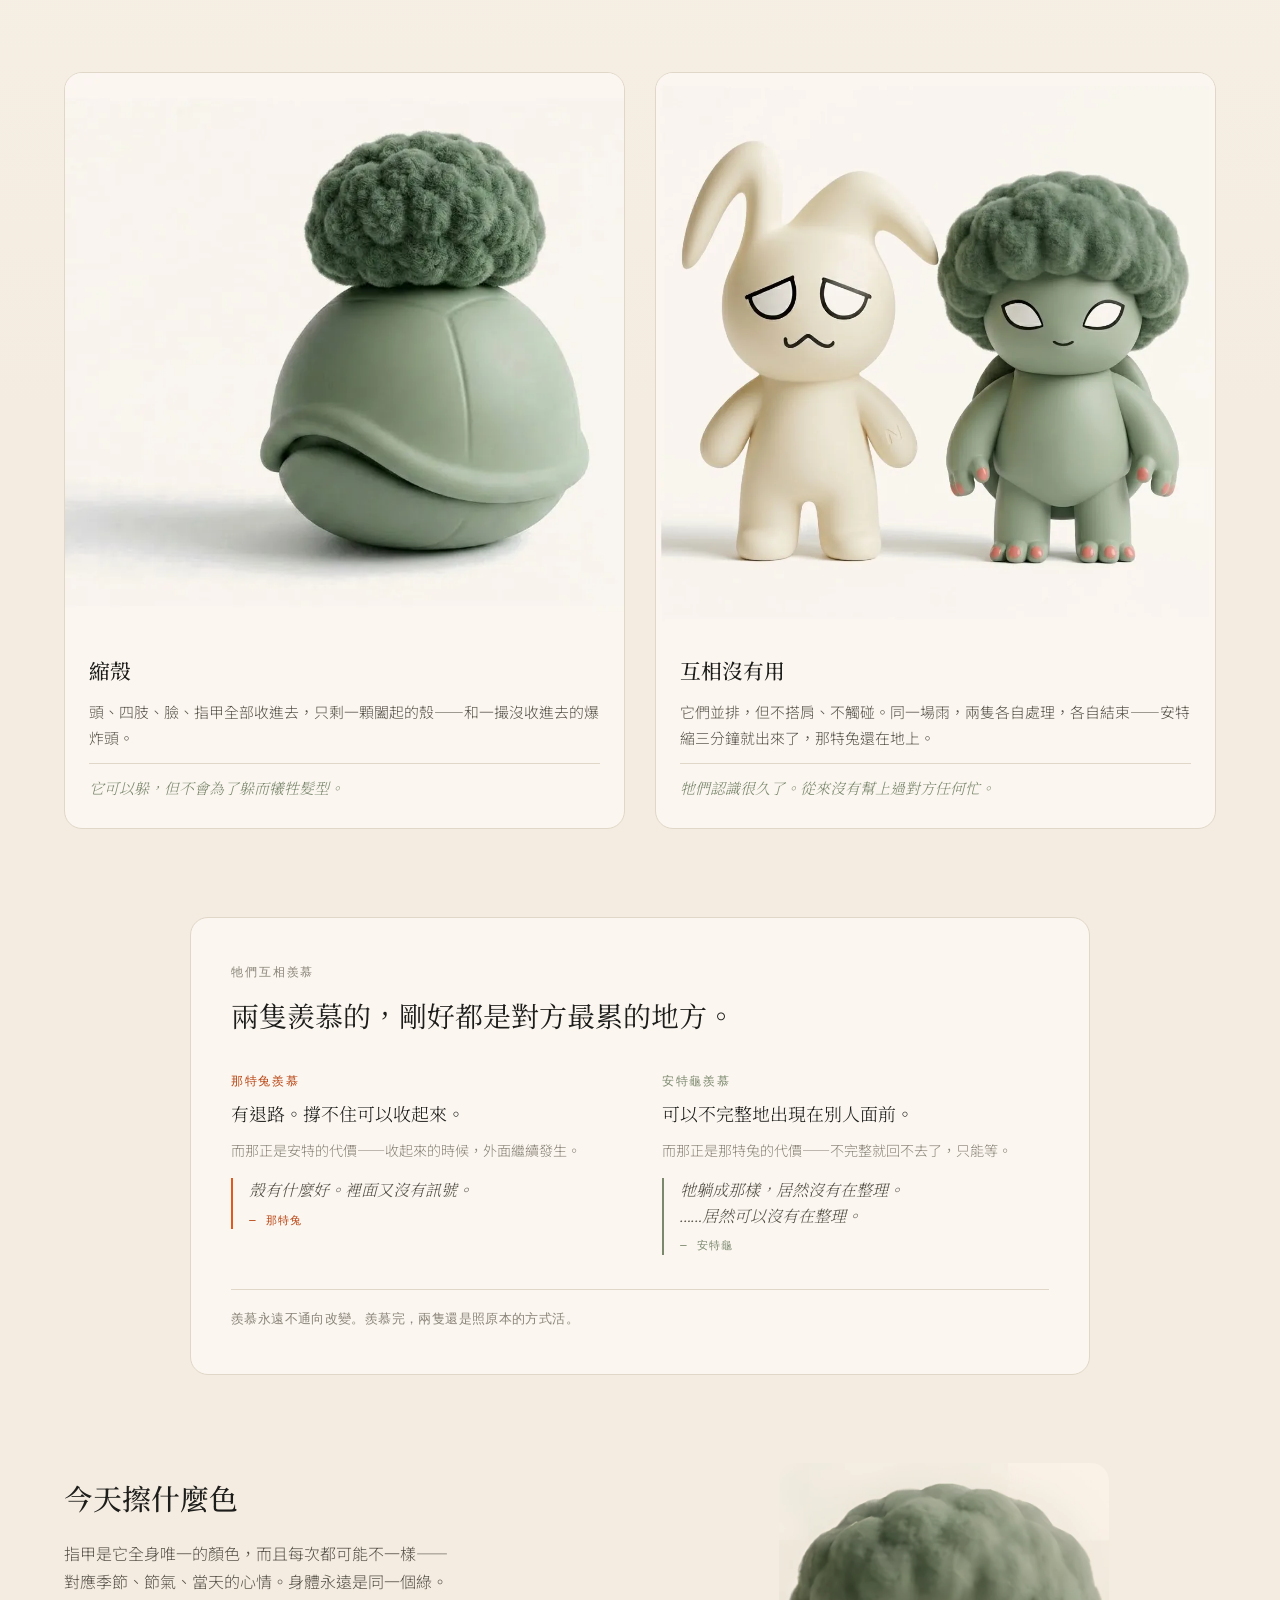
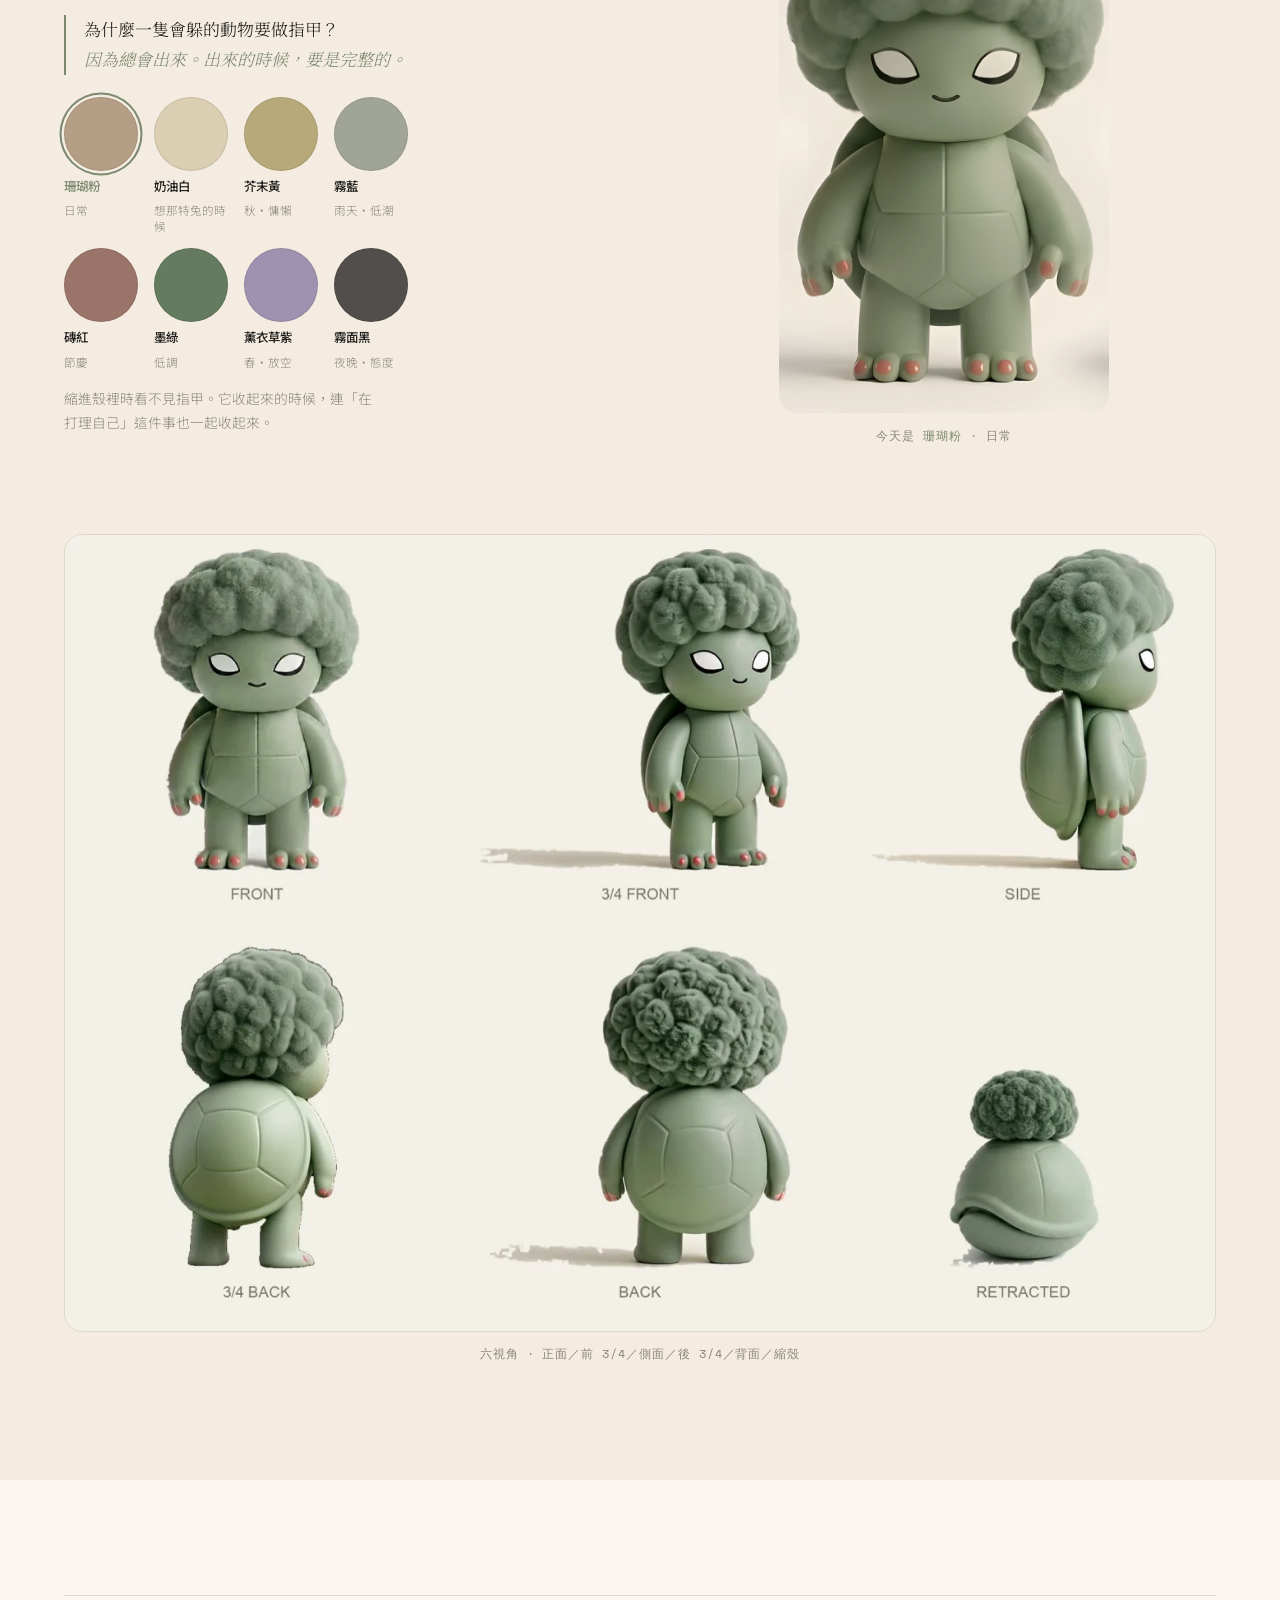
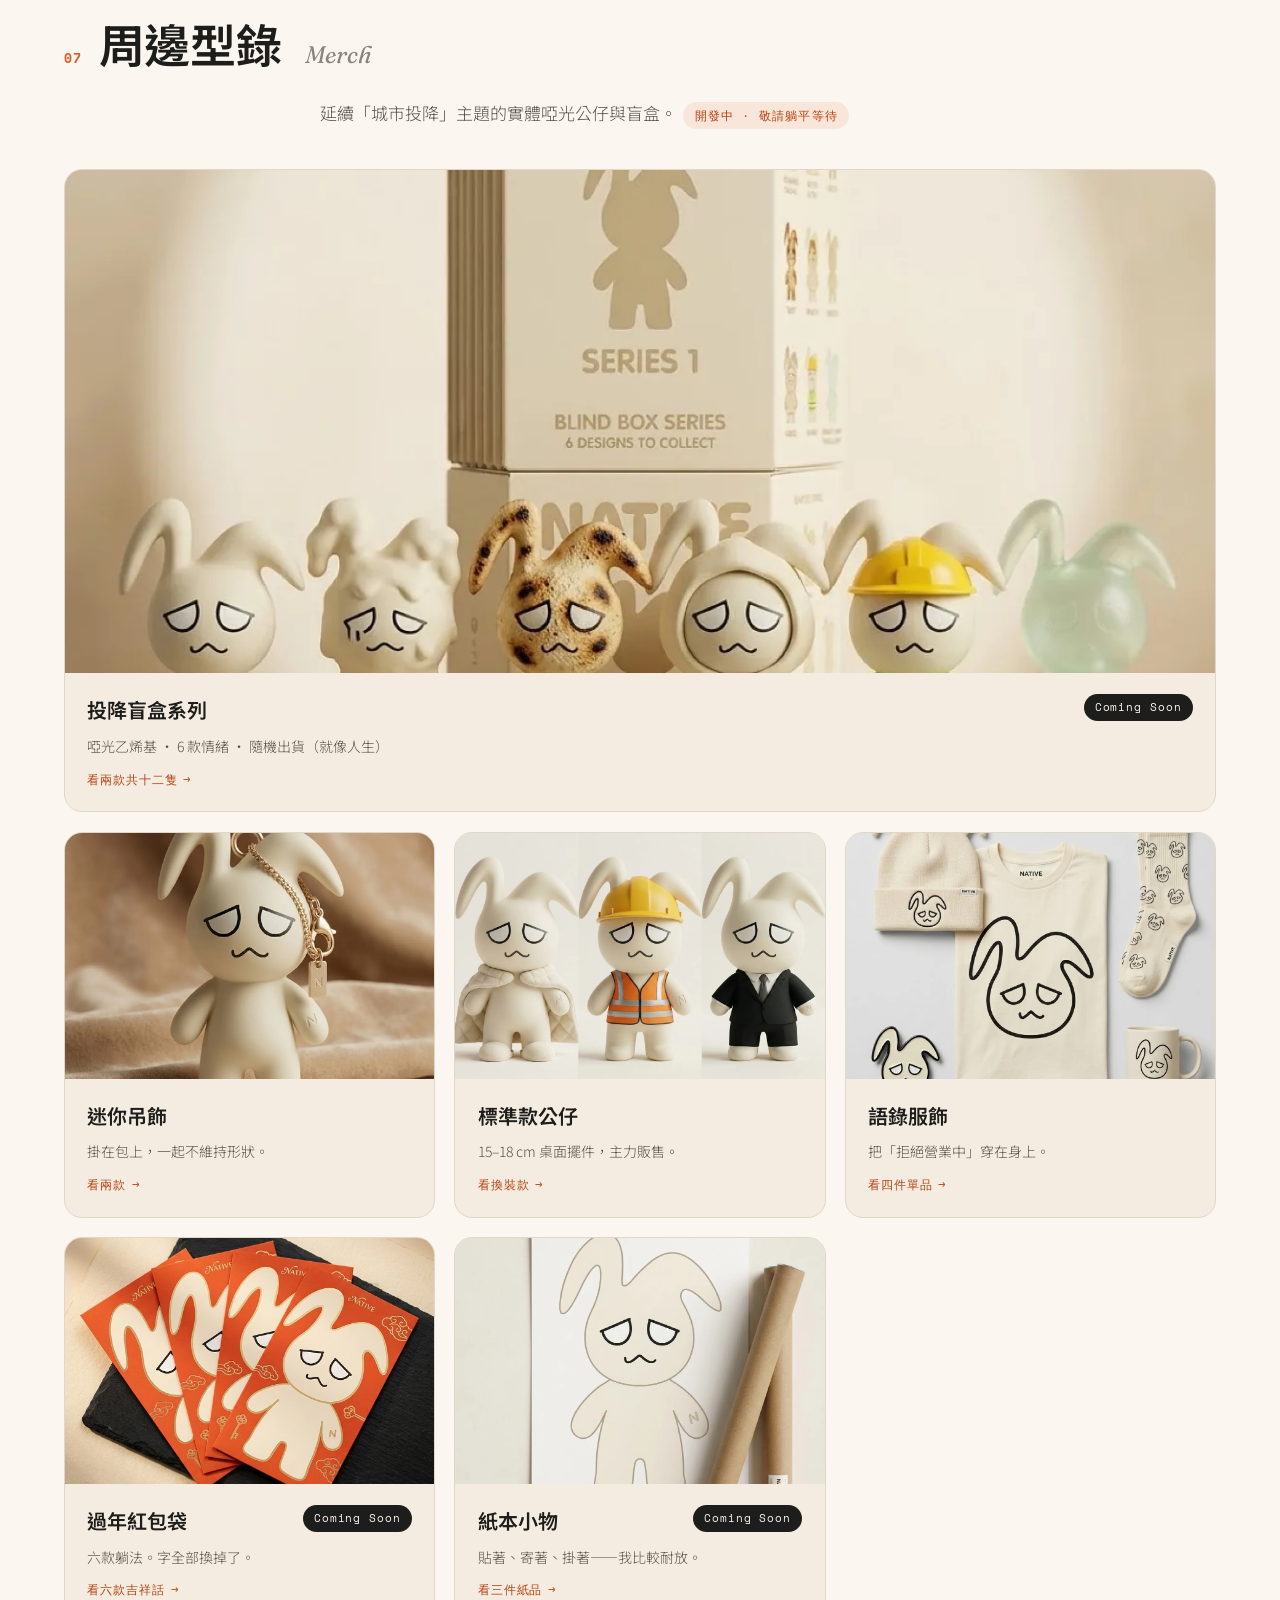
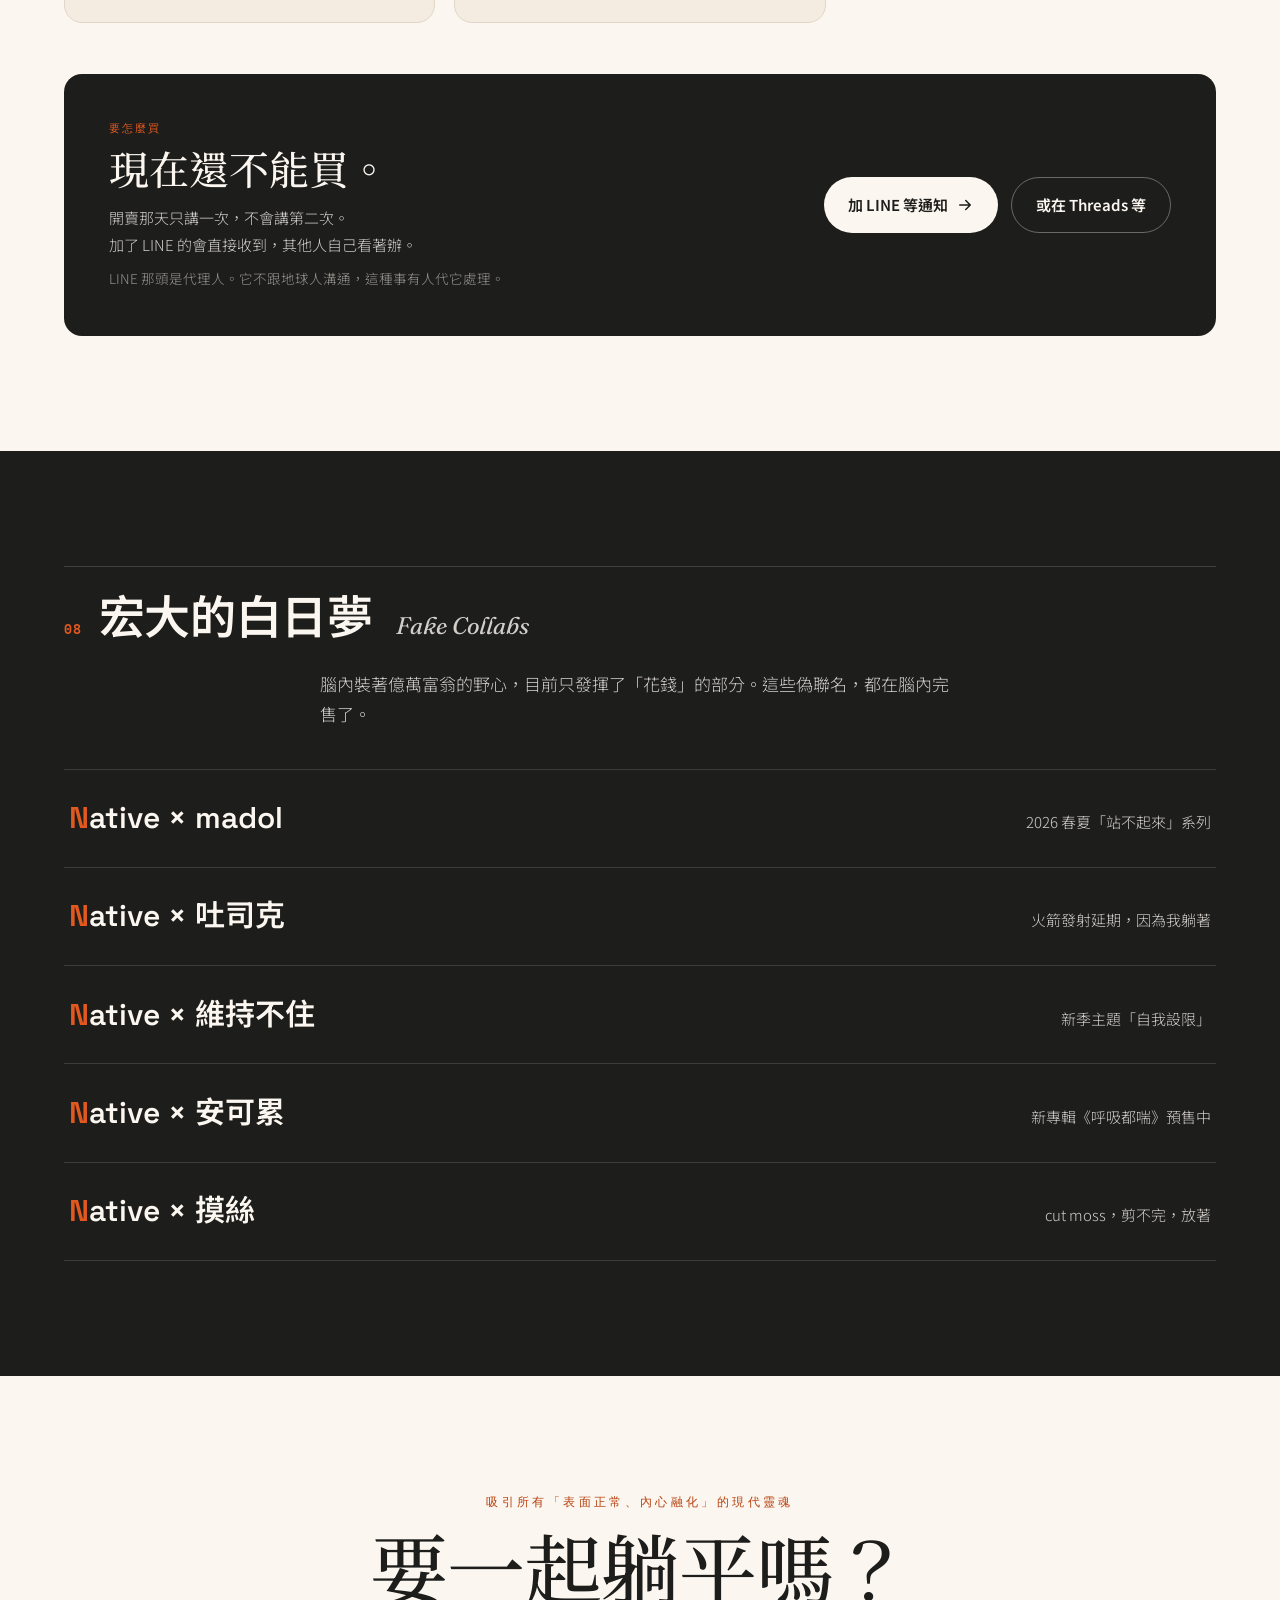
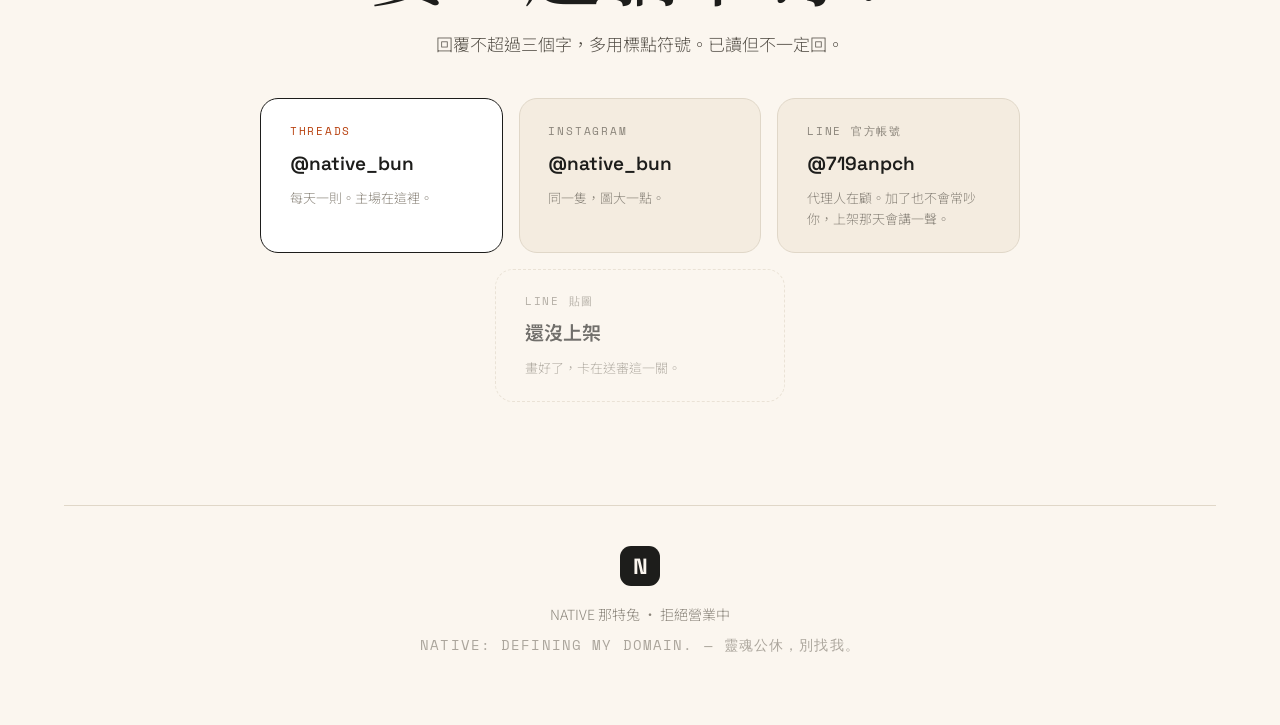
==== commit 43c263f6: "小卡文字顏色" ====
--- a/index.html
+++ b/index.html
@@ -22,7 +22,7 @@
 <link rel="preconnect" href="https://fonts.gstatic.com" crossorigin>
 <link href="https://fonts.googleapis.com/css2?family=Fraunces:ital,opsz,wght@0,9..144,300..600;1,9..144,300..500&family=Space+Grotesk:wght@400;500;600;700&family=Space+Mono:wght@400;700&family=Noto+Sans+TC:wght@300;400;500;700&family=Noto+Serif+TC:wght@300;500;700&display=swap" rel="stylesheet">
 <link rel="icon" href="data:image/svg+xml,%3Csvg xmlns='http://www.w3.org/2000/svg' viewBox='0 0 100 100'%3E%3Crect width='100' height='100' rx='22' fill='%23FBF6EF'/%3E%3Ctext x='50' y='72' font-family='Space Grotesk,sans-serif' font-size='68' font-weight='700' text-anchor='middle' fill='%231D1D1B'%3EN%3C/text%3E%3C/svg%3E">
-<link rel="stylesheet" href="styles.css?v=20261029c">
+<link rel="stylesheet" href="styles.css?v=20261029d">
 </head>
 <body>
 <a class="skip" href="#main">跳到主要內容</a>
@@ -779,6 +779,6 @@
   <p class="hw-card__t">怎麼扮，<br>耳朵都會跑出來。</p>
 </aside>
 
-<script src="script.js?v=20261029c"></script>
+<script src="script.js?v=20261029d"></script>
 </body>
 </html>
--- a/styles.css
+++ b/styles.css
@@ -1395,7 +1395,7 @@
 .is-halloween .hw-web{color:#F3E7D3;opacity:.28}
 .is-halloween .hw-bat{color:#0B080E;opacity:.95}
 .is-halloween .hw-bat--5{color:var(--accent)}
-.is-halloween .hw-card{background:#0B080E;box-shadow:0 0 0 1px rgba(255,122,26,.35),0 18px 40px -16px rgba(0,0,0,.7)}
+.is-halloween .hw-card{background:#0B080E;color:#F3E7D3;box-shadow:0 0 0 1px rgba(255,122,26,.35),0 18px 40px -16px rgba(0,0,0,.7)}
 
 .is-halloween .hero__art img{mix-blend-mode:normal;border-radius:50%;aspect-ratio:1;object-fit:cover;width:min(100%,560px);
   box-shadow:0 0 0 6px rgba(255,190,110,.18),0 0 60px rgba(255,122,26,.25)}
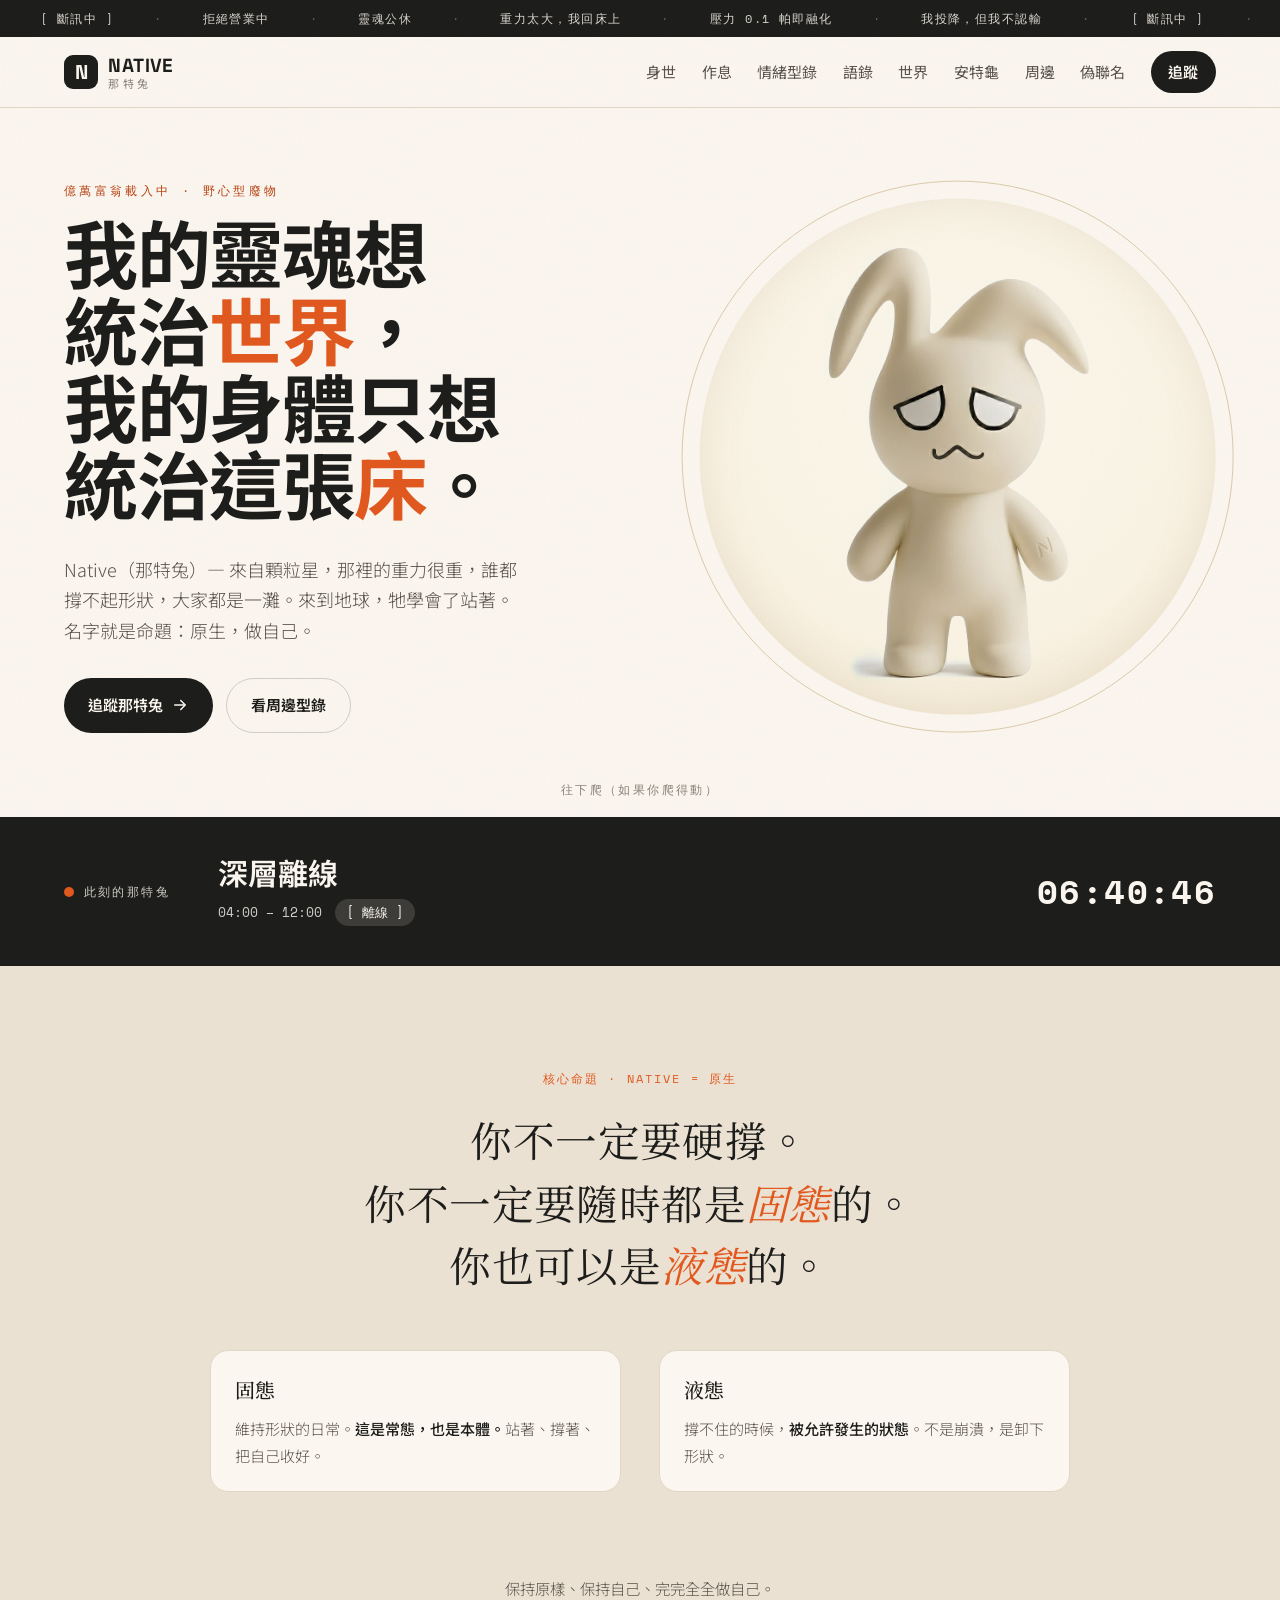
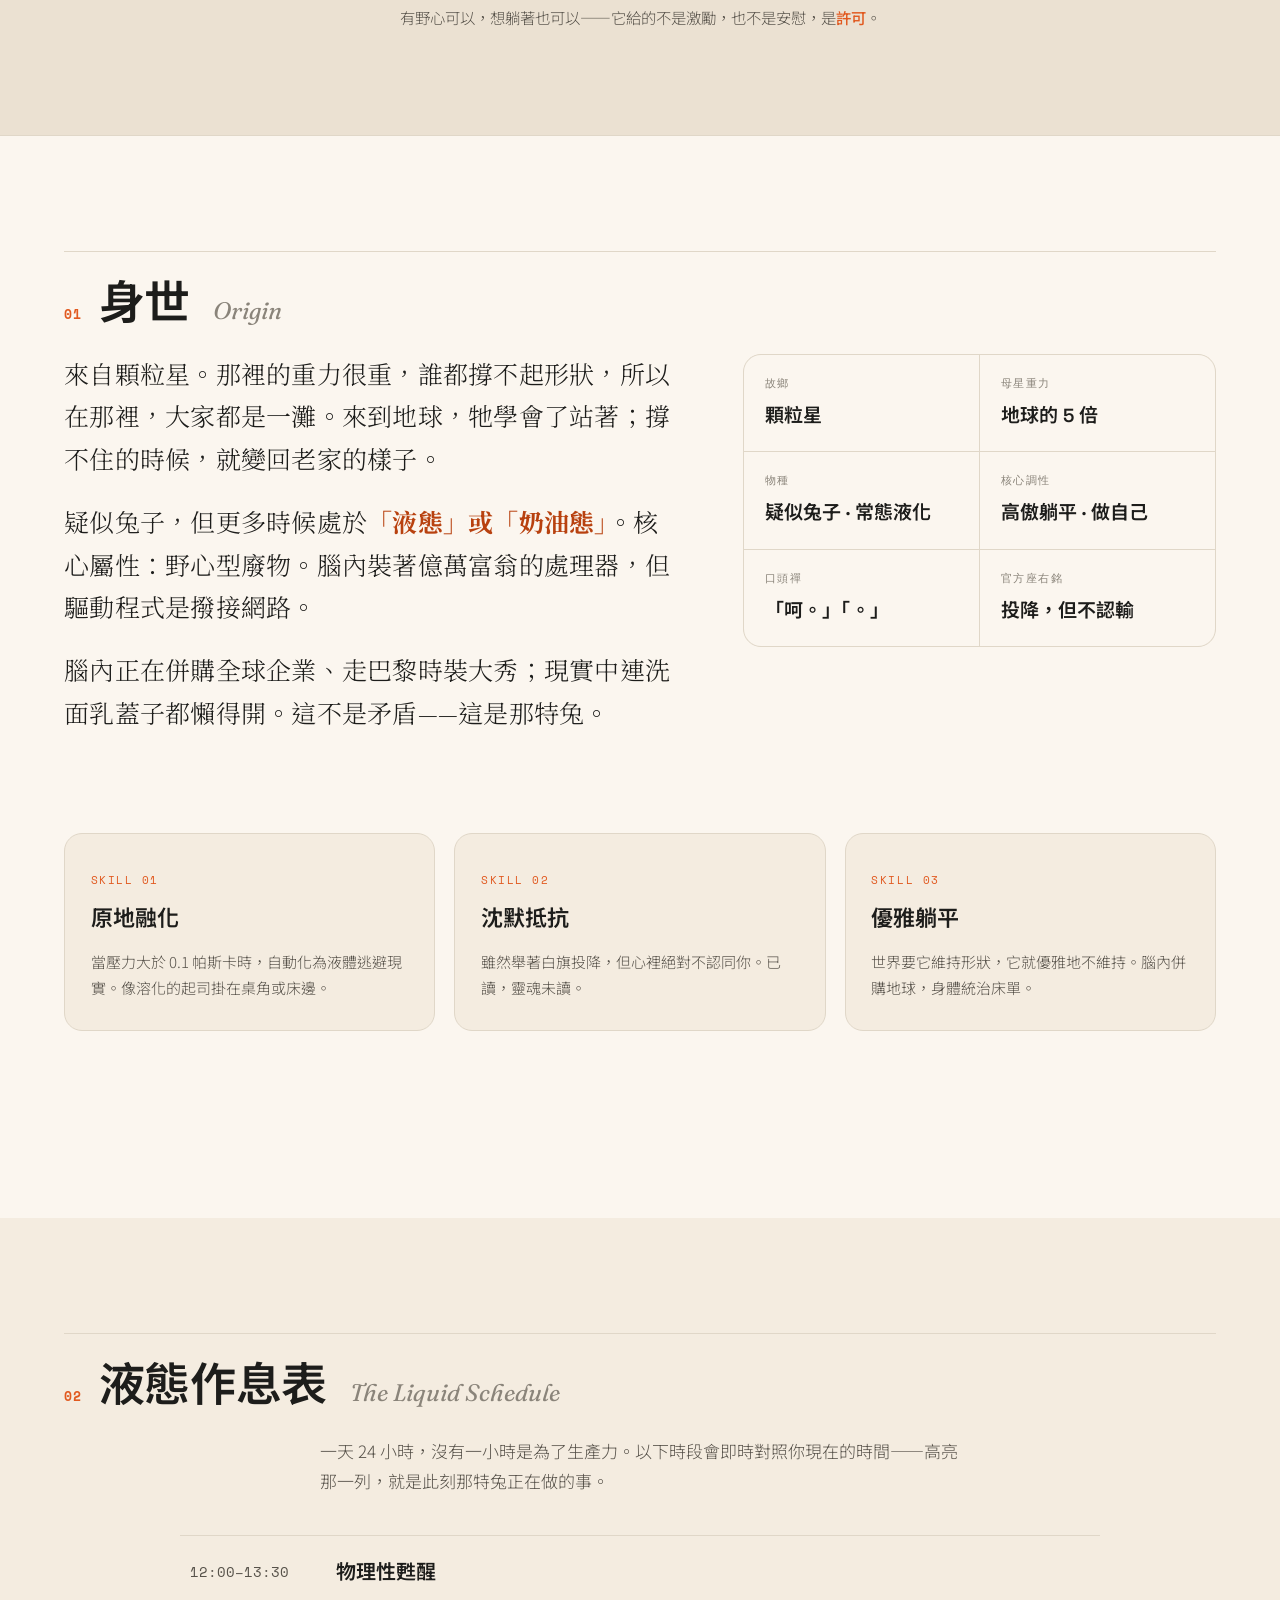
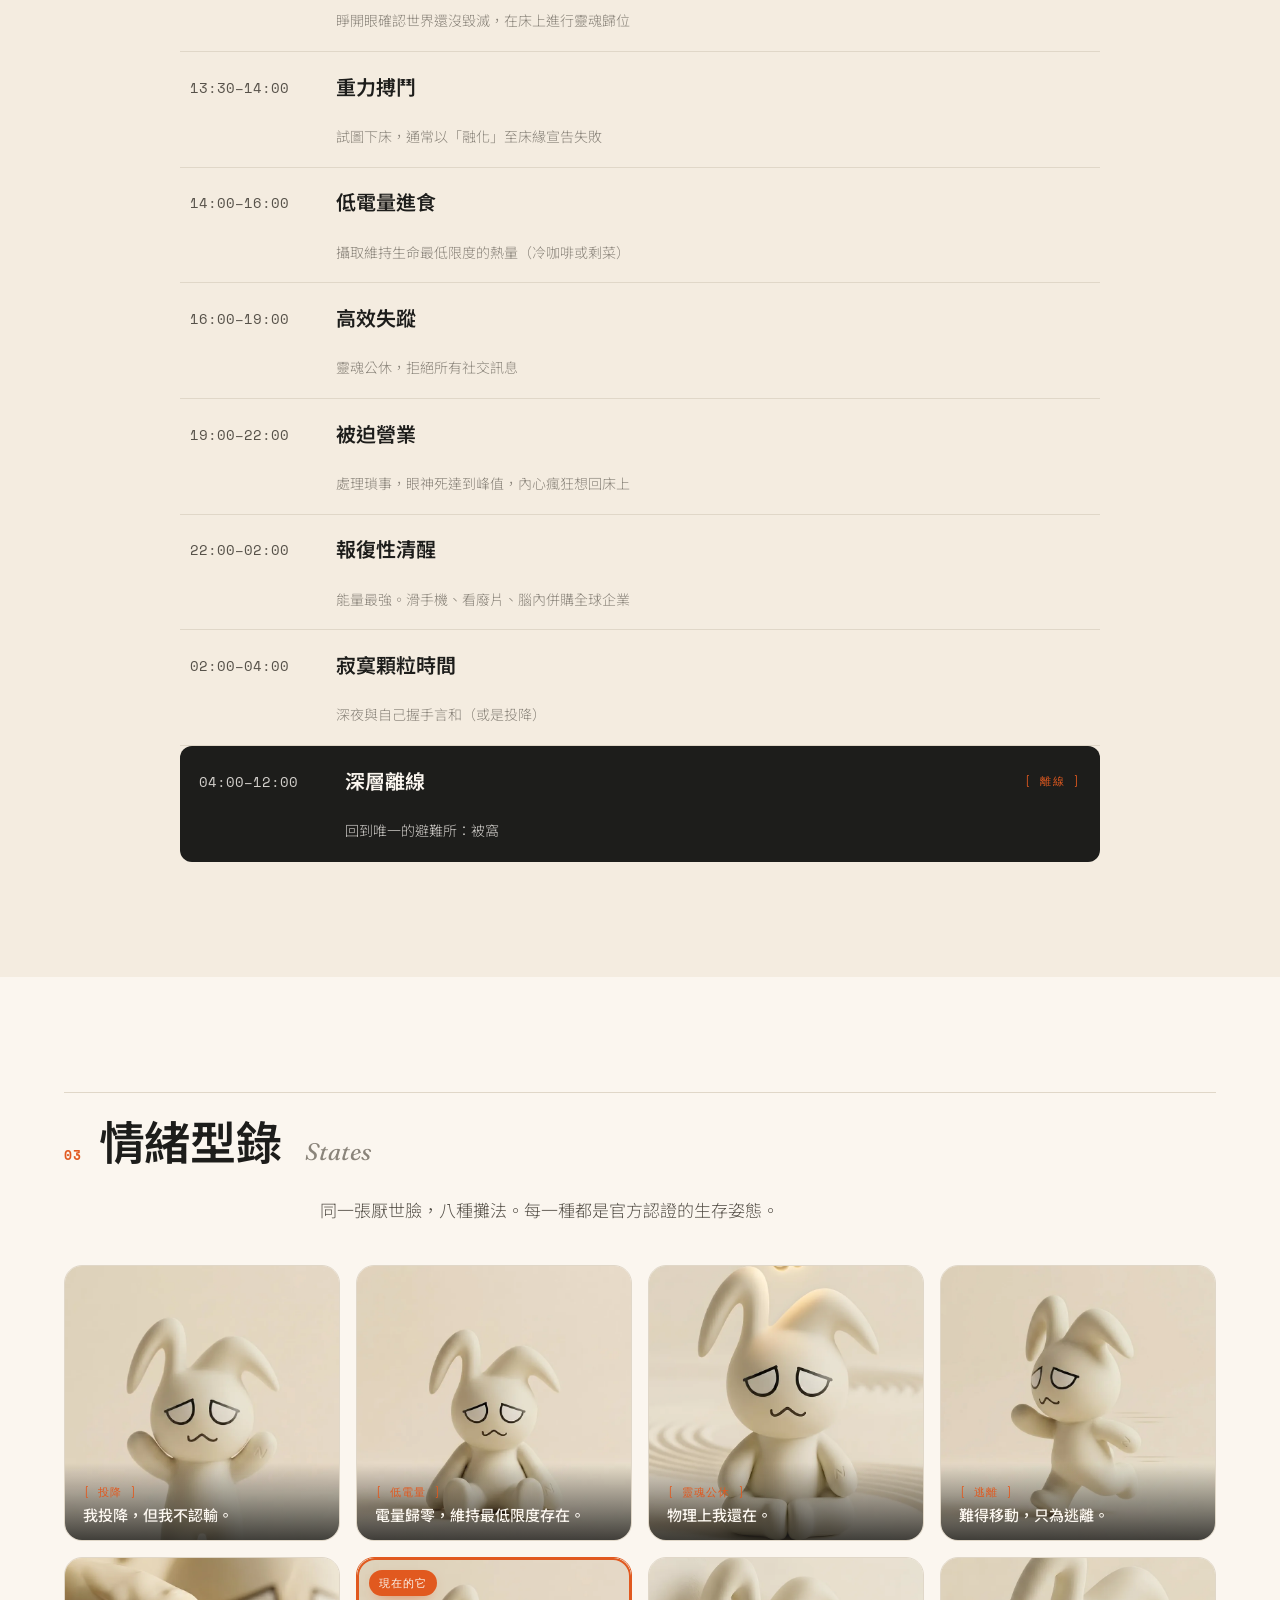
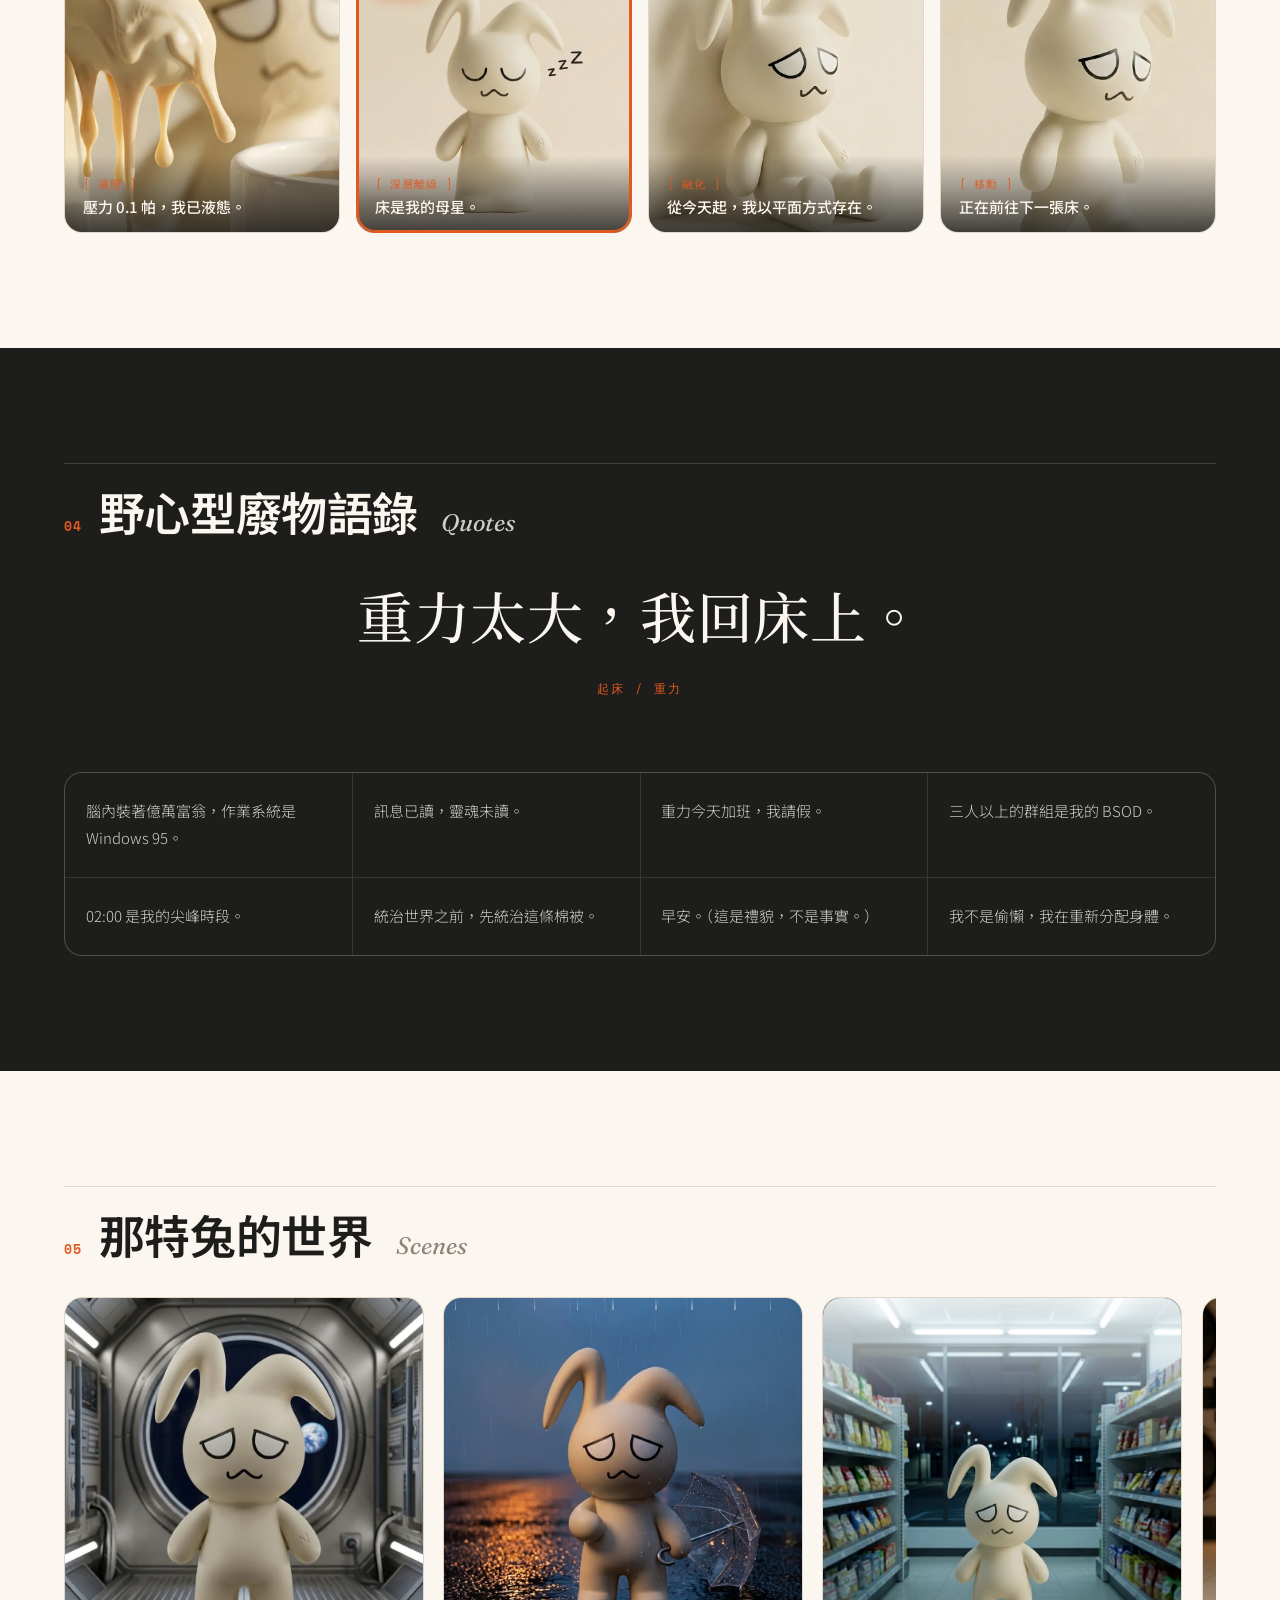
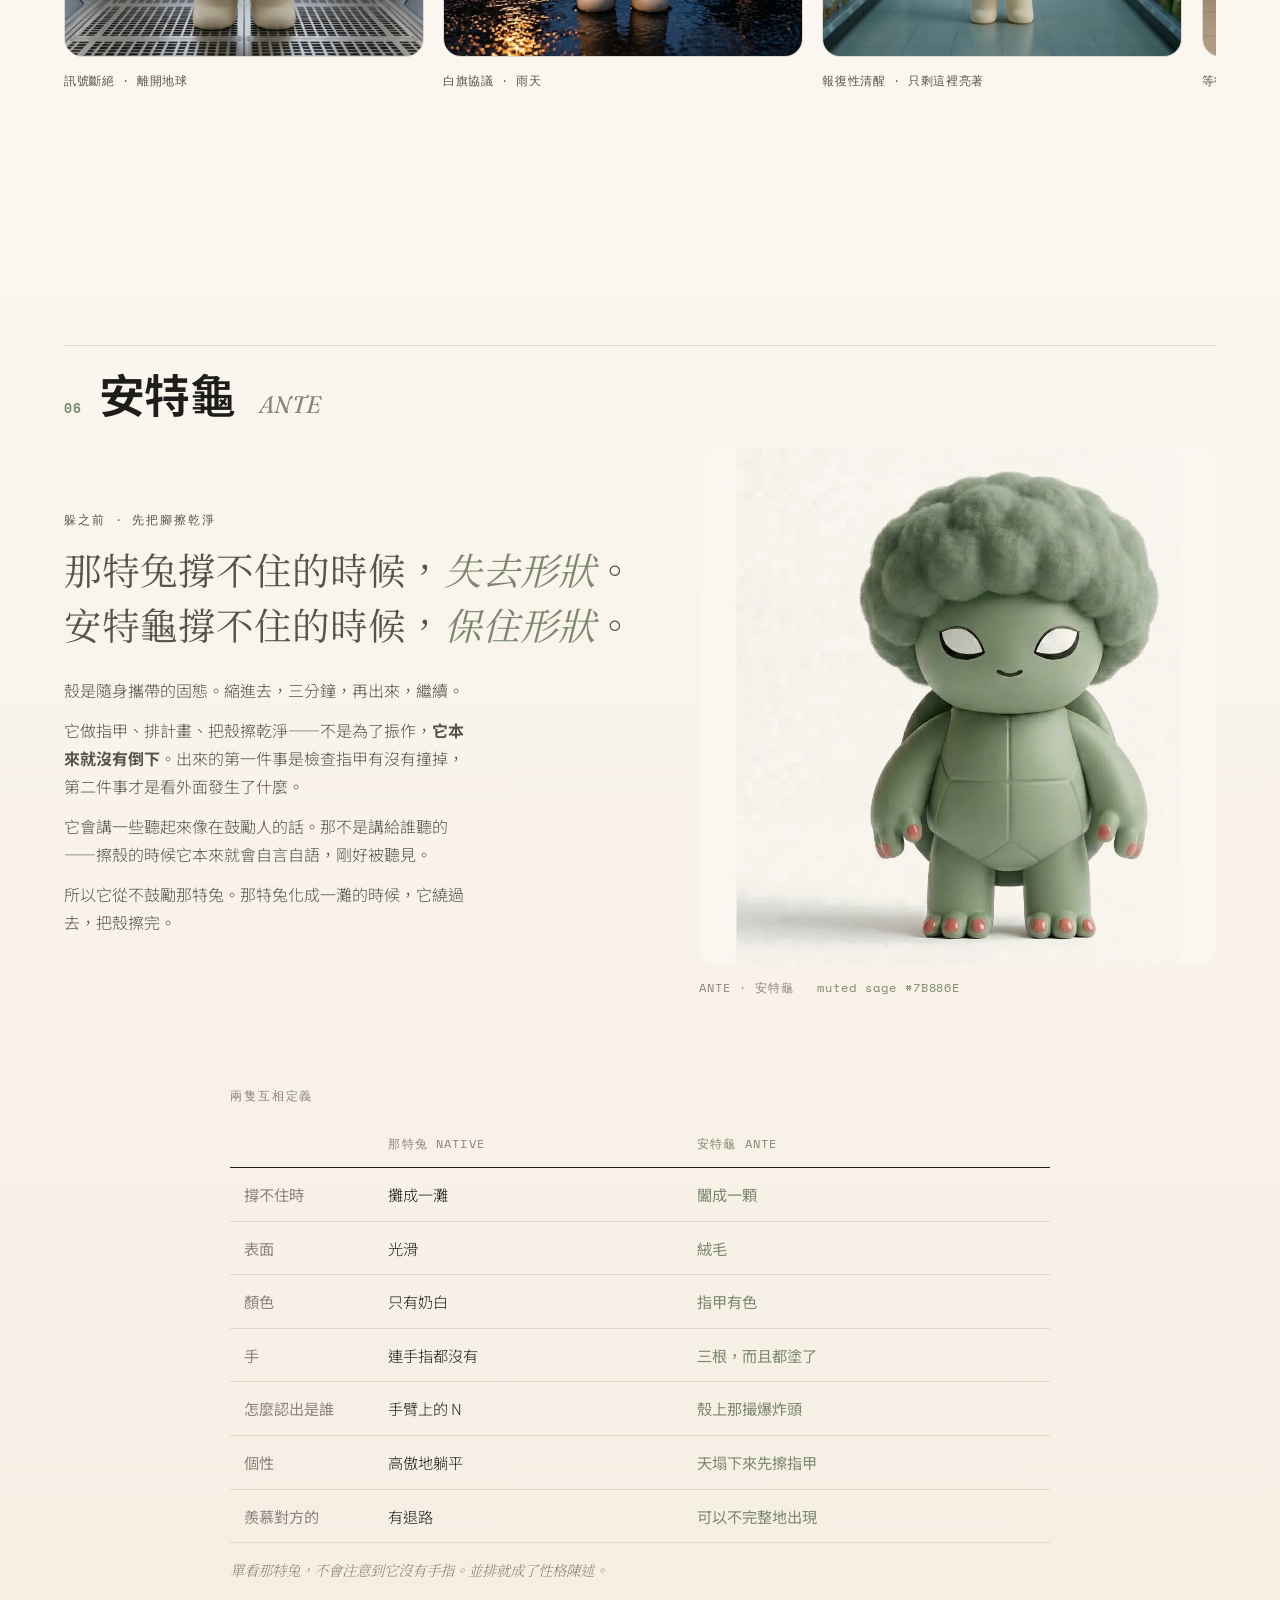
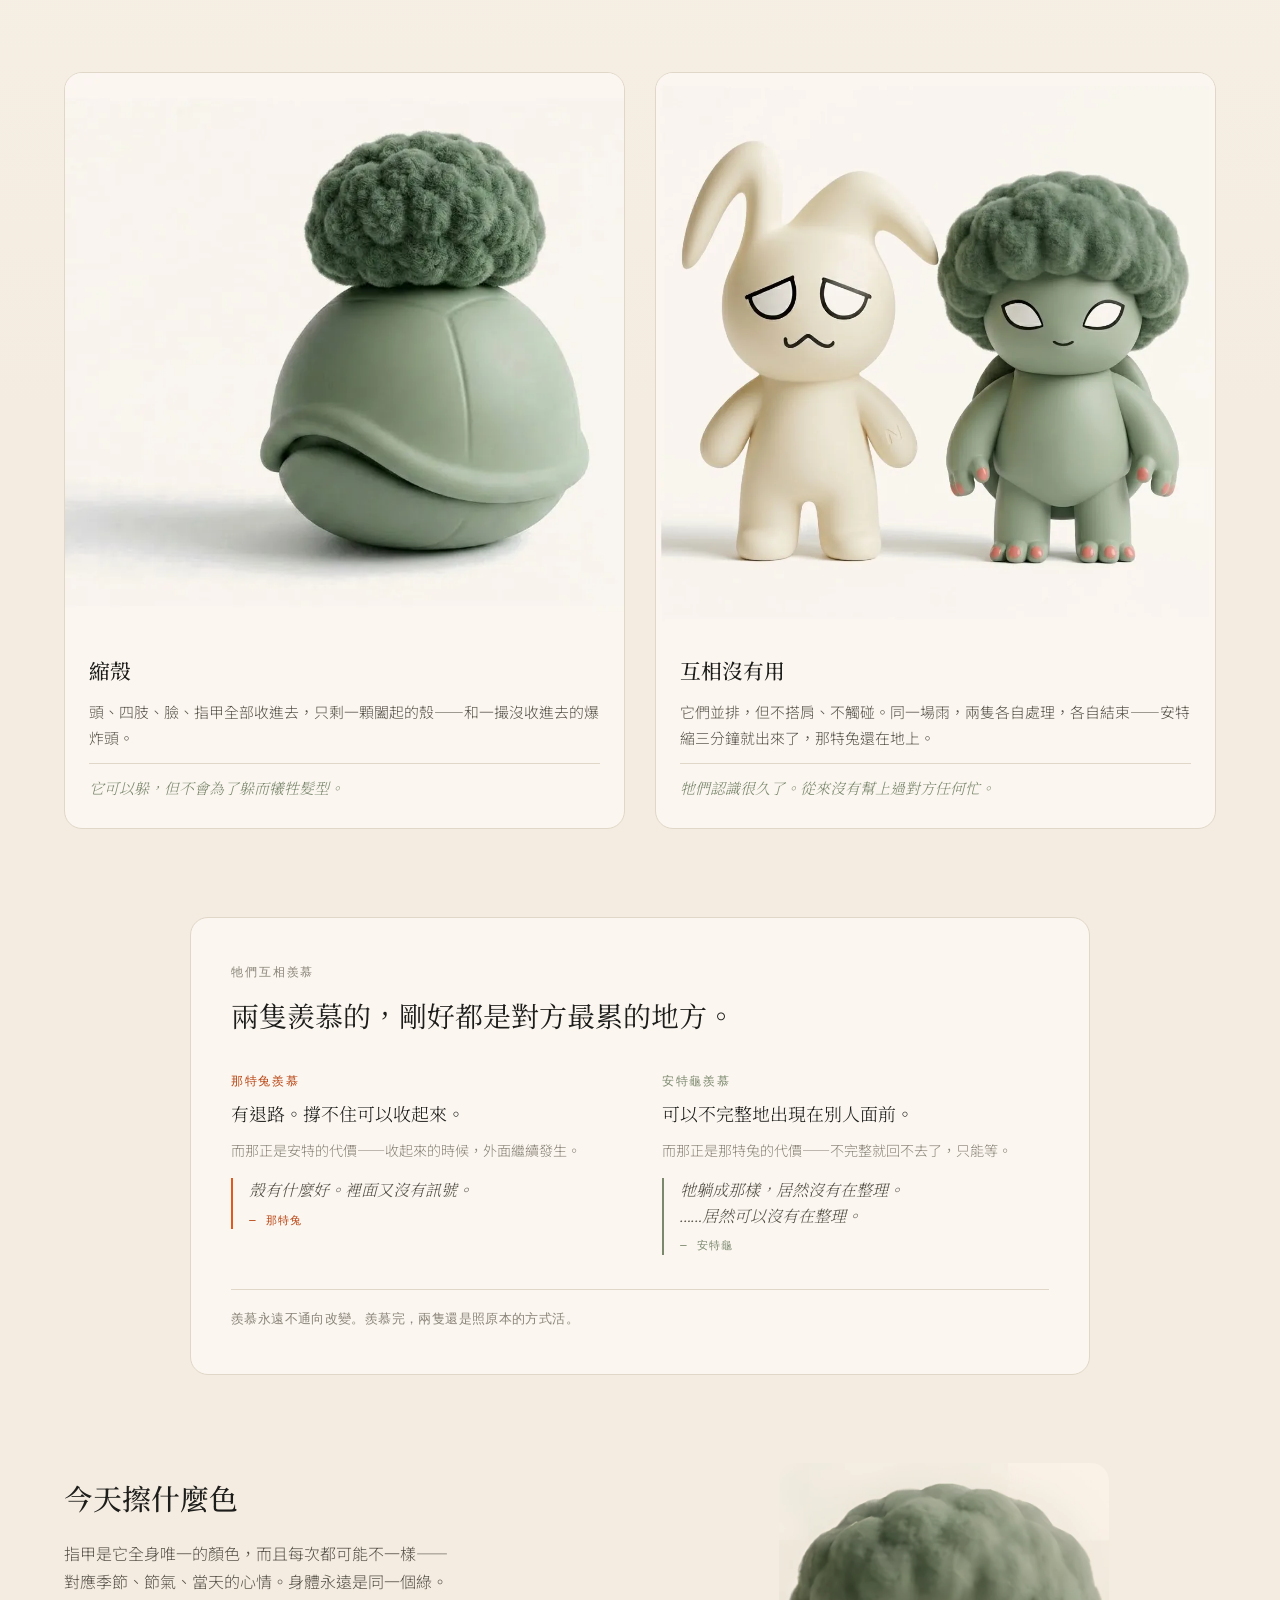
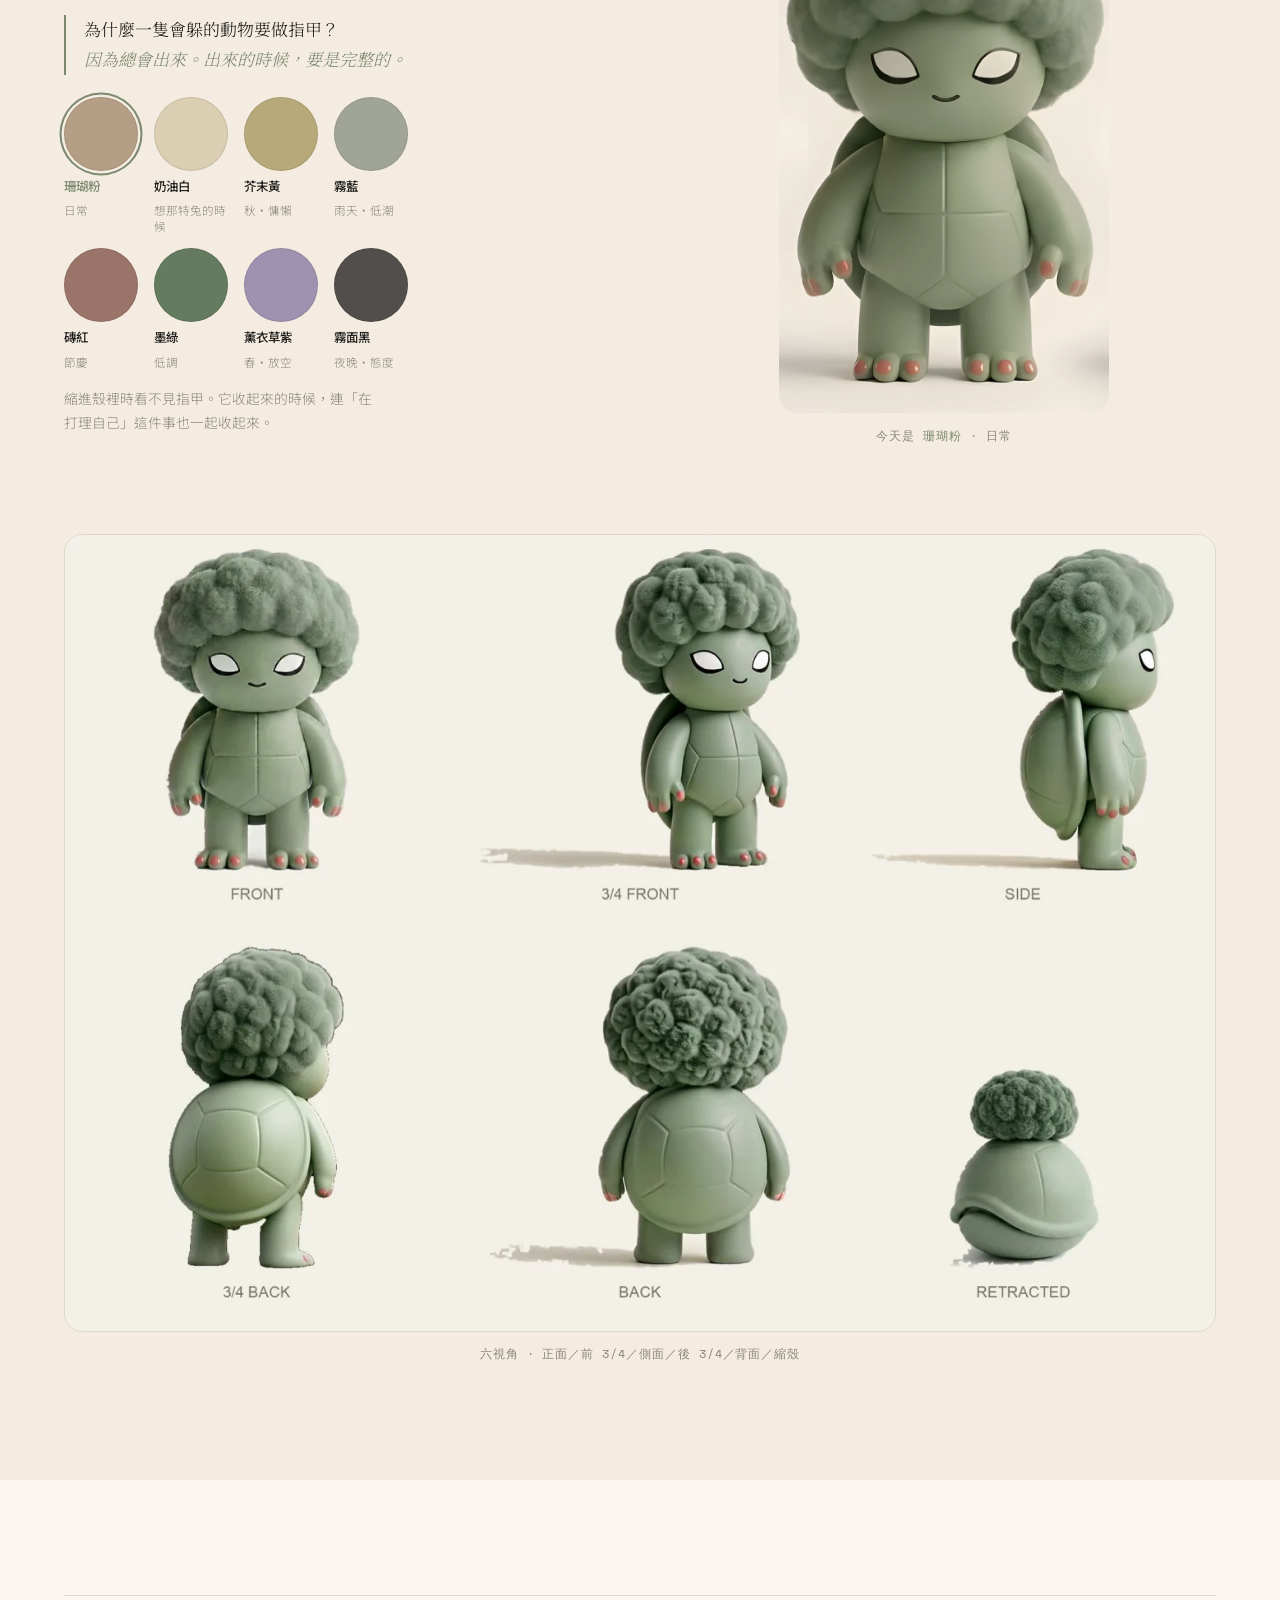
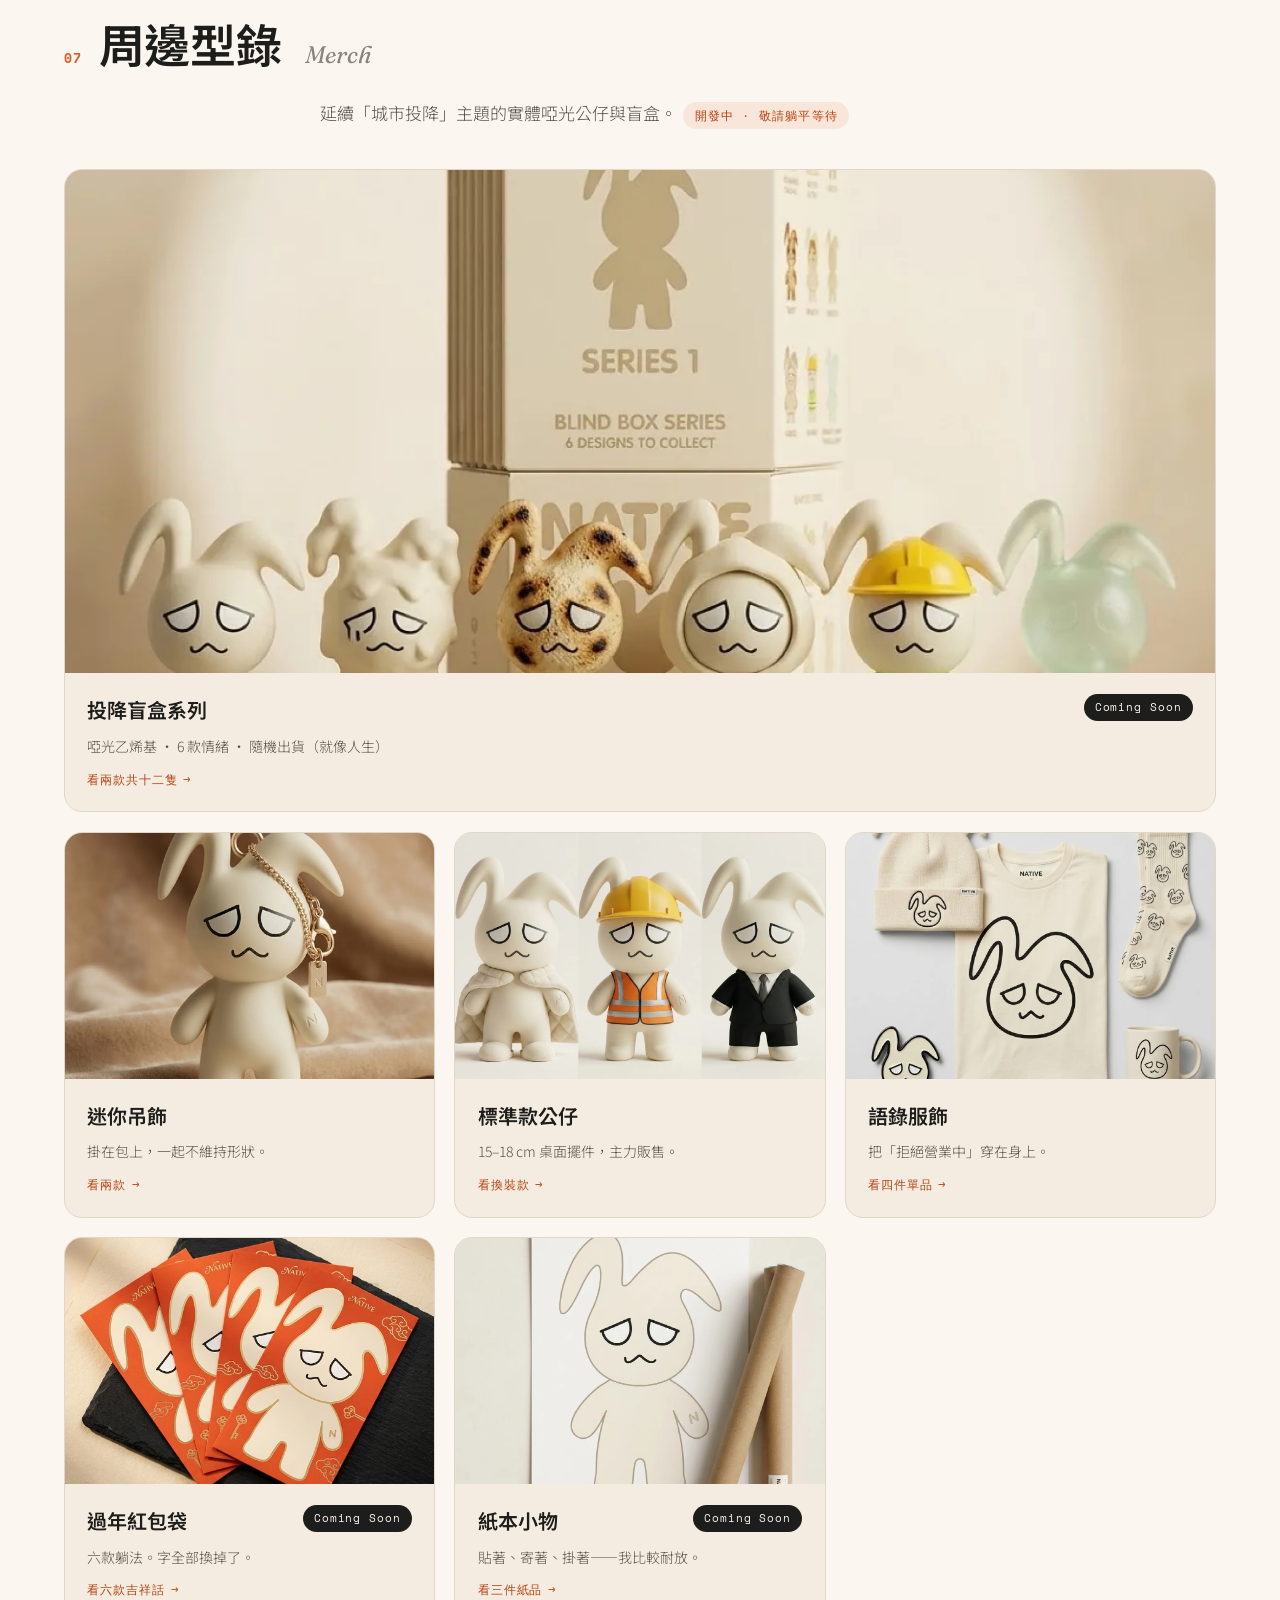
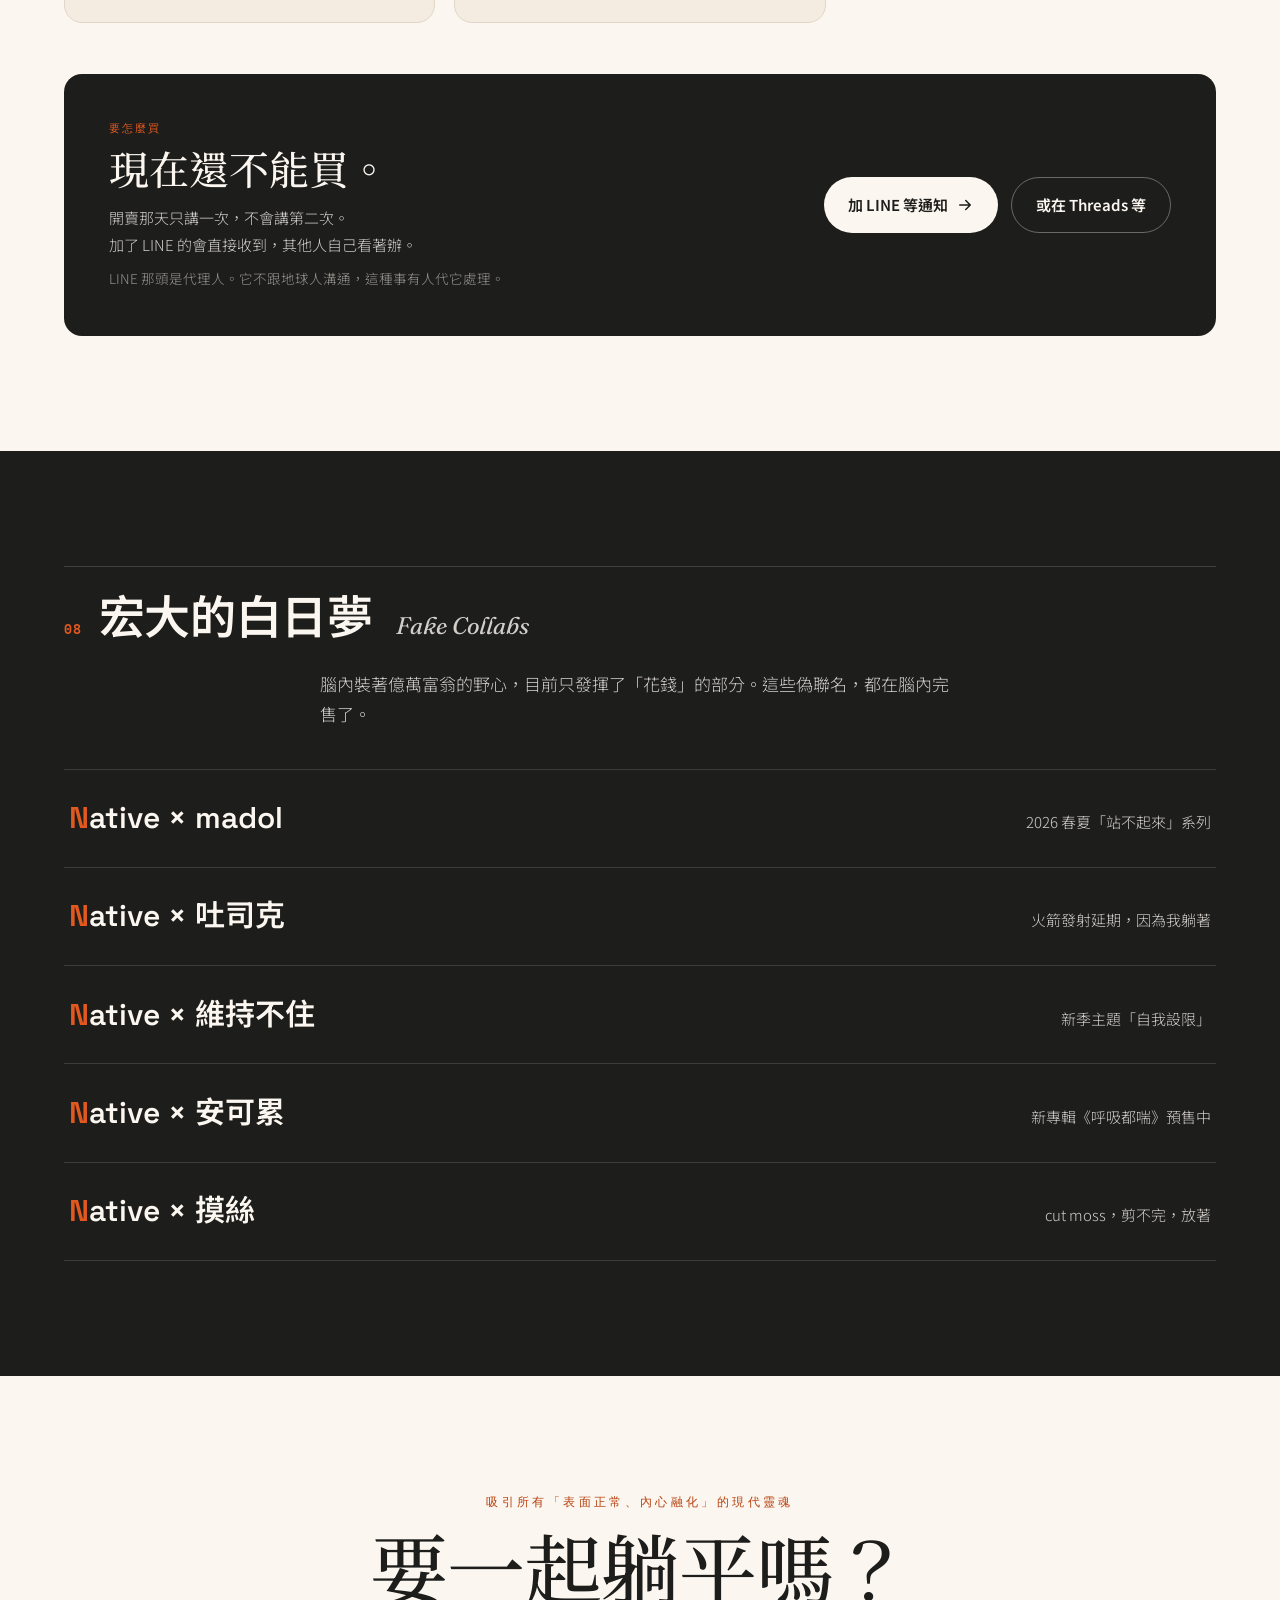
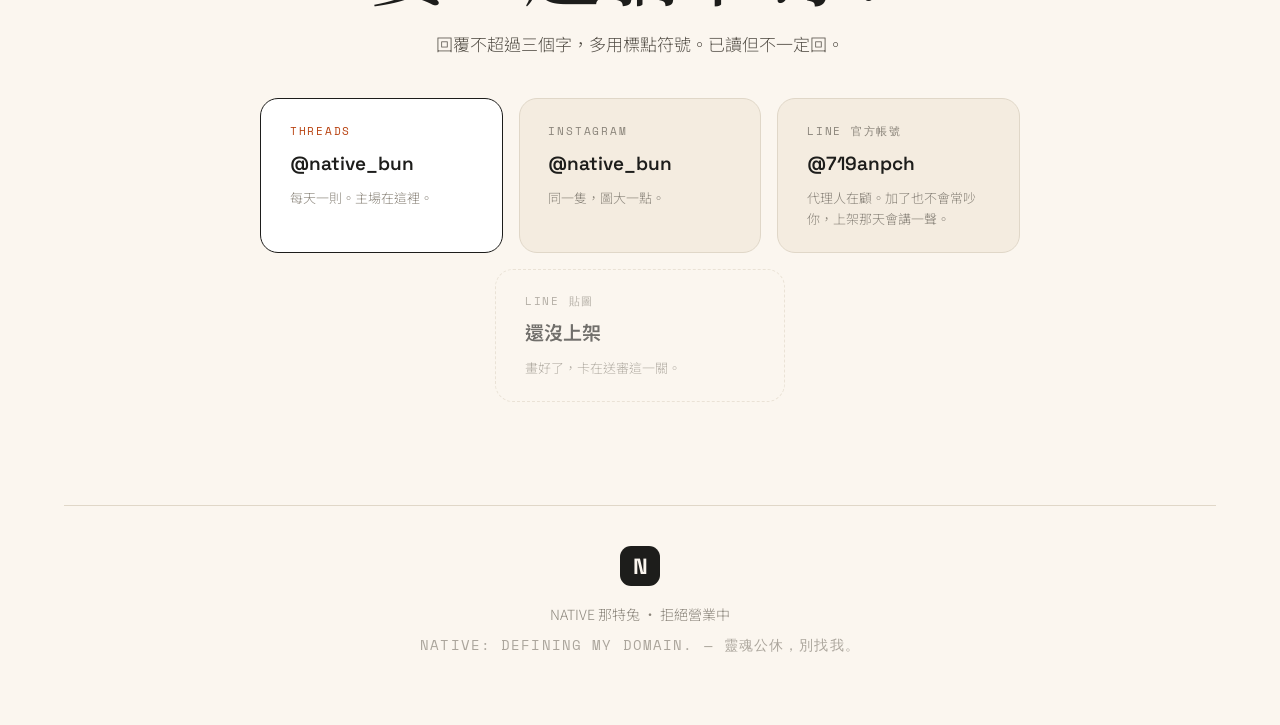
==== commit 695f5faf: "換圖加保險：舊快取 HTML 也會換" ====
--- a/index.html
+++ b/index.html
@@ -22,7 +22,7 @@
 <link rel="preconnect" href="https://fonts.gstatic.com" crossorigin>
 <link href="https://fonts.googleapis.com/css2?family=Fraunces:ital,opsz,wght@0,9..144,300..600;1,9..144,300..500&family=Space+Grotesk:wght@400;500;600;700&family=Space+Mono:wght@400;700&family=Noto+Sans+TC:wght@300;400;500;700&family=Noto+Serif+TC:wght@300;500;700&display=swap" rel="stylesheet">
 <link rel="icon" href="data:image/svg+xml,%3Csvg xmlns='http://www.w3.org/2000/svg' viewBox='0 0 100 100'%3E%3Crect width='100' height='100' rx='22' fill='%23FBF6EF'/%3E%3Ctext x='50' y='72' font-family='Space Grotesk,sans-serif' font-size='68' font-weight='700' text-anchor='middle' fill='%231D1D1B'%3EN%3C/text%3E%3C/svg%3E">
-<link rel="stylesheet" href="styles.css?v=20261029d">
+<link rel="stylesheet" href="styles.css?v=20261029e">
 </head>
 <body>
 <a class="skip" href="#main">跳到主要內容</a>
@@ -779,6 +779,6 @@
   <p class="hw-card__t">怎麼扮，<br>耳朵都會跑出來。</p>
 </aside>
 
-<script src="script.js?v=20261029d"></script>
+<script src="script.js?v=20261029e"></script>
 </body>
 </html>
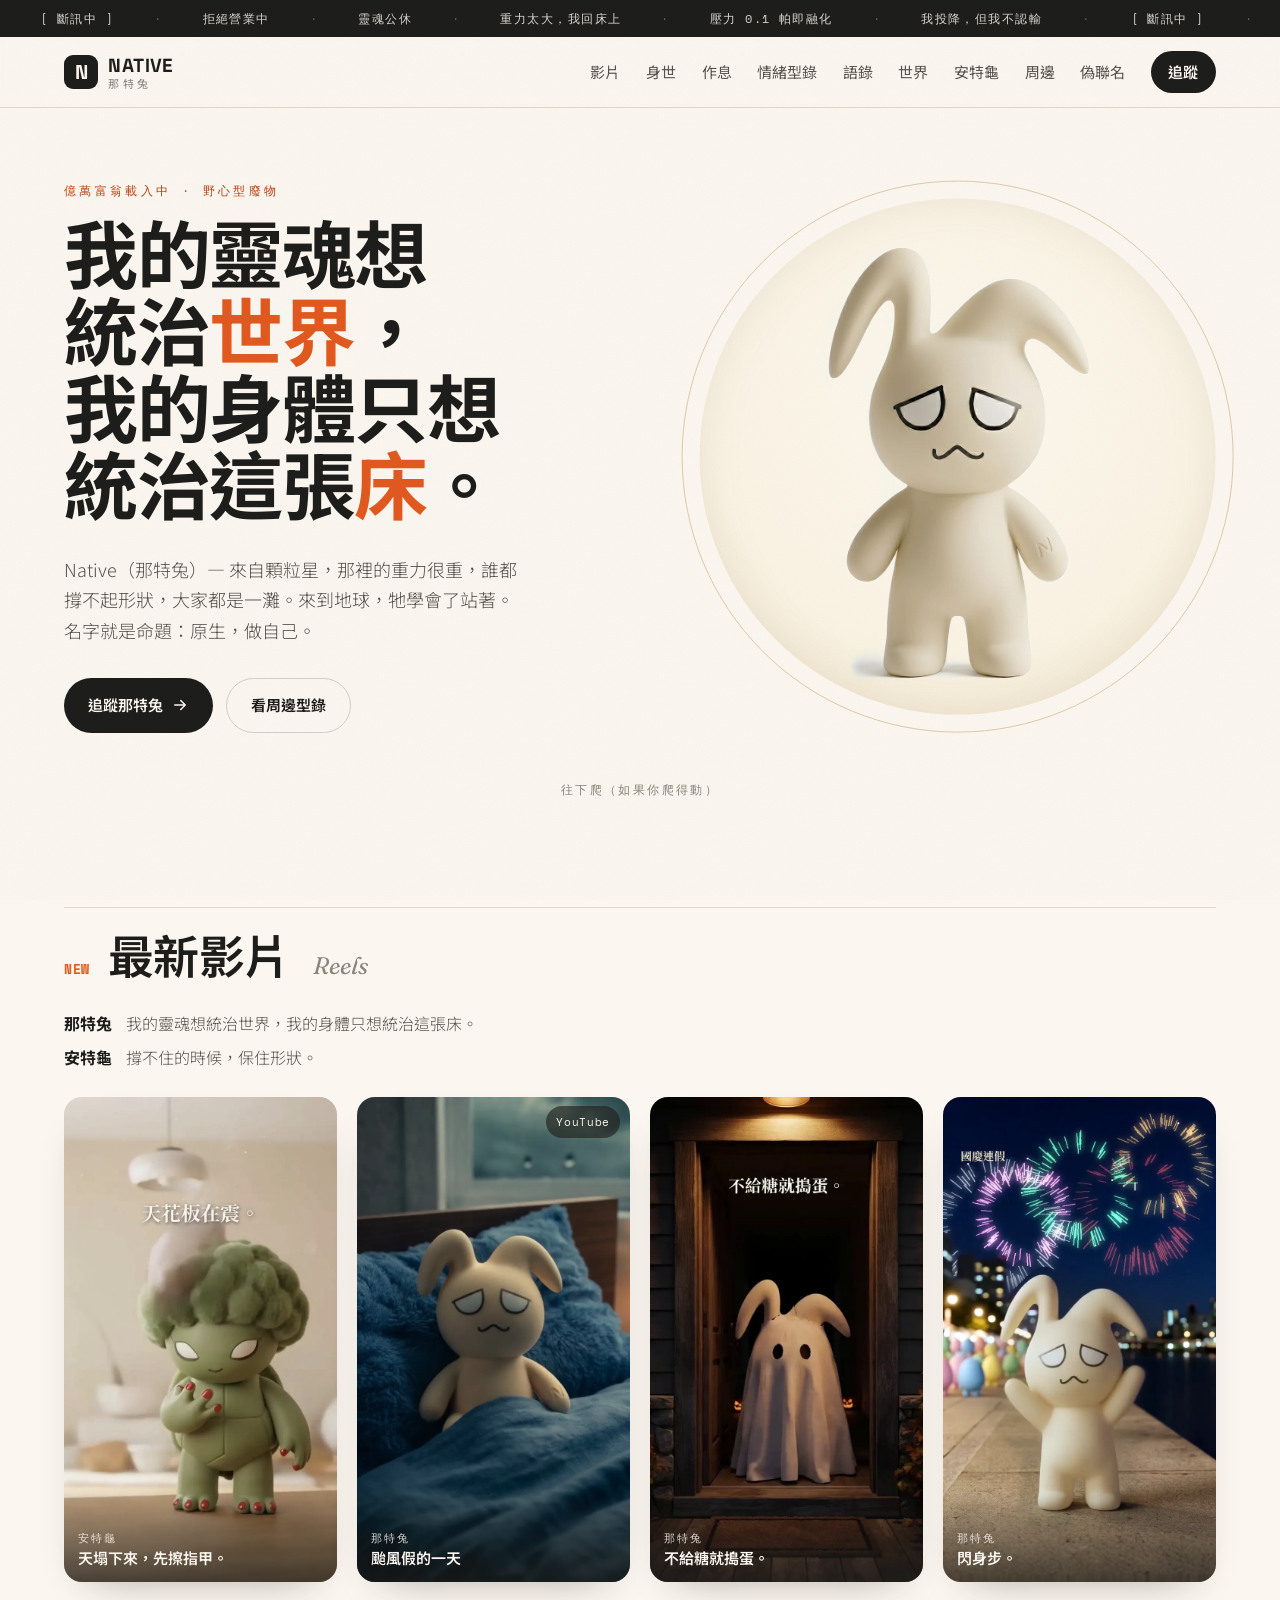
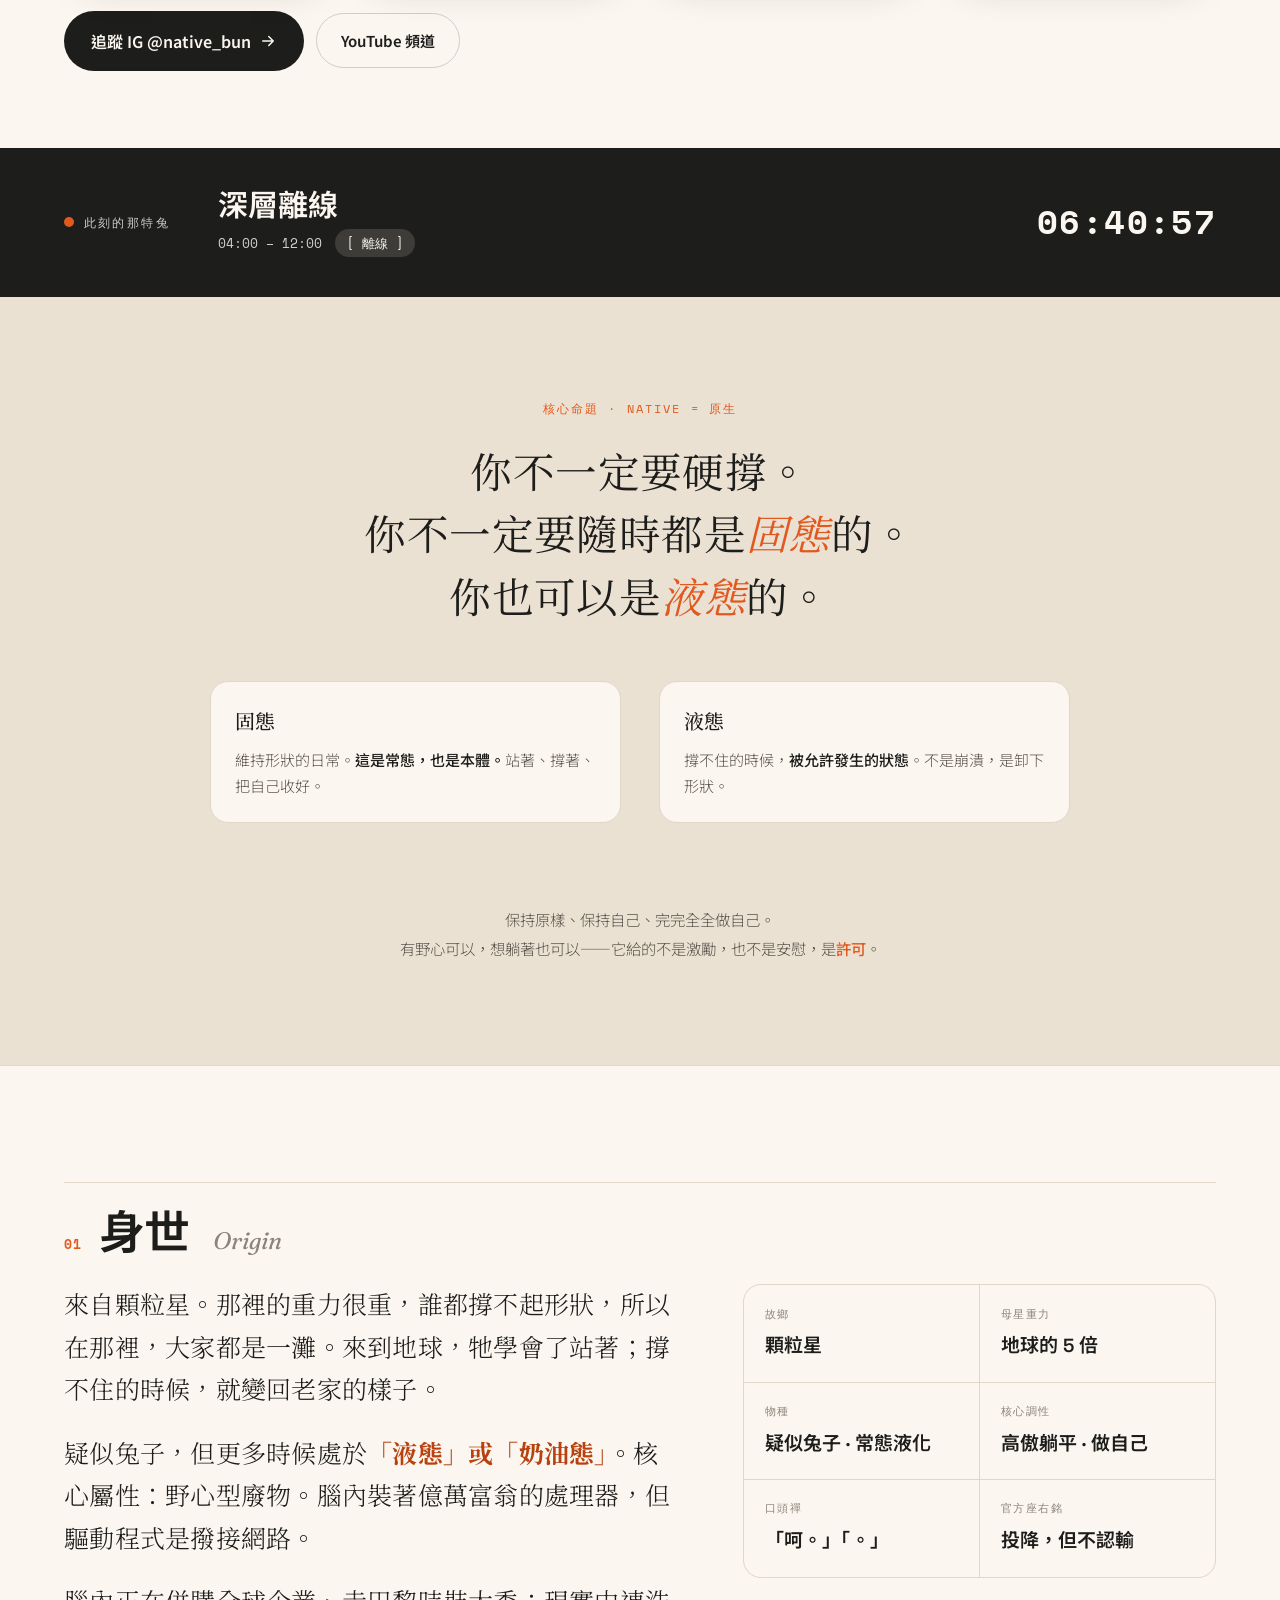
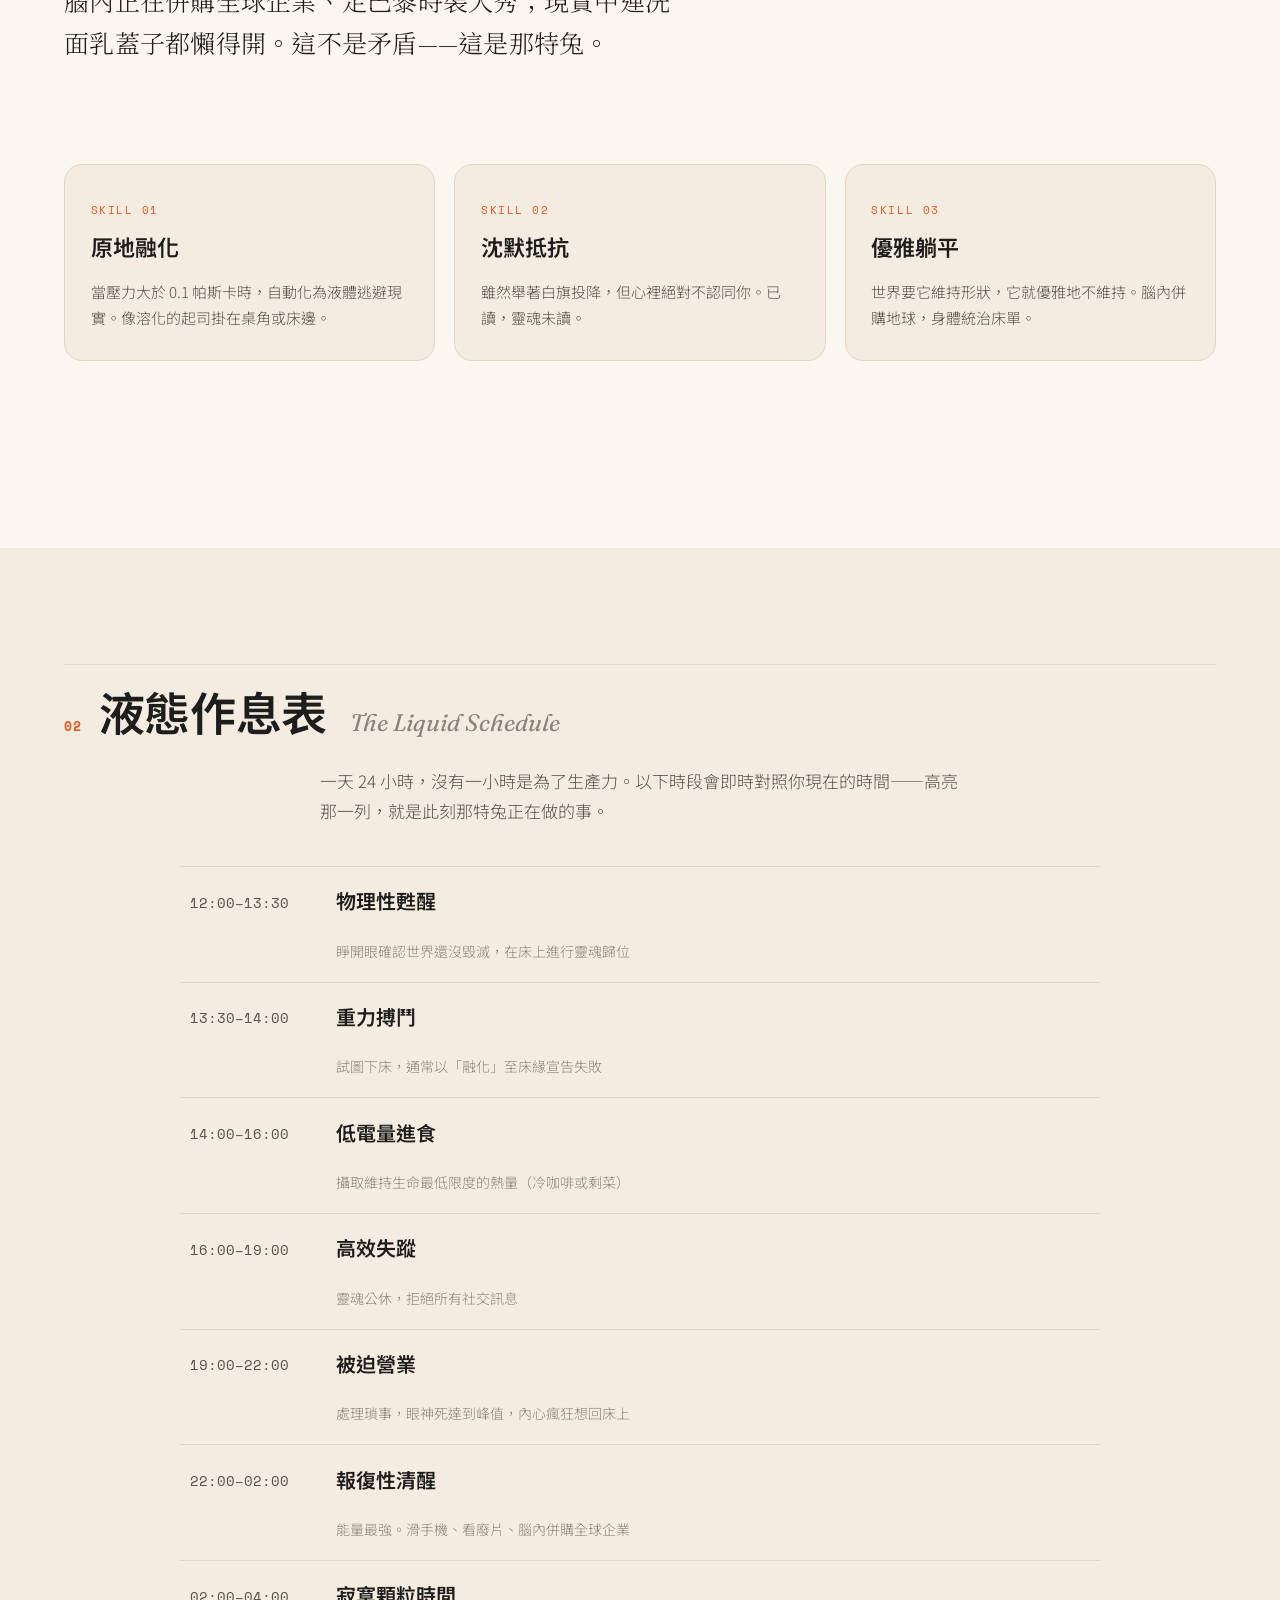
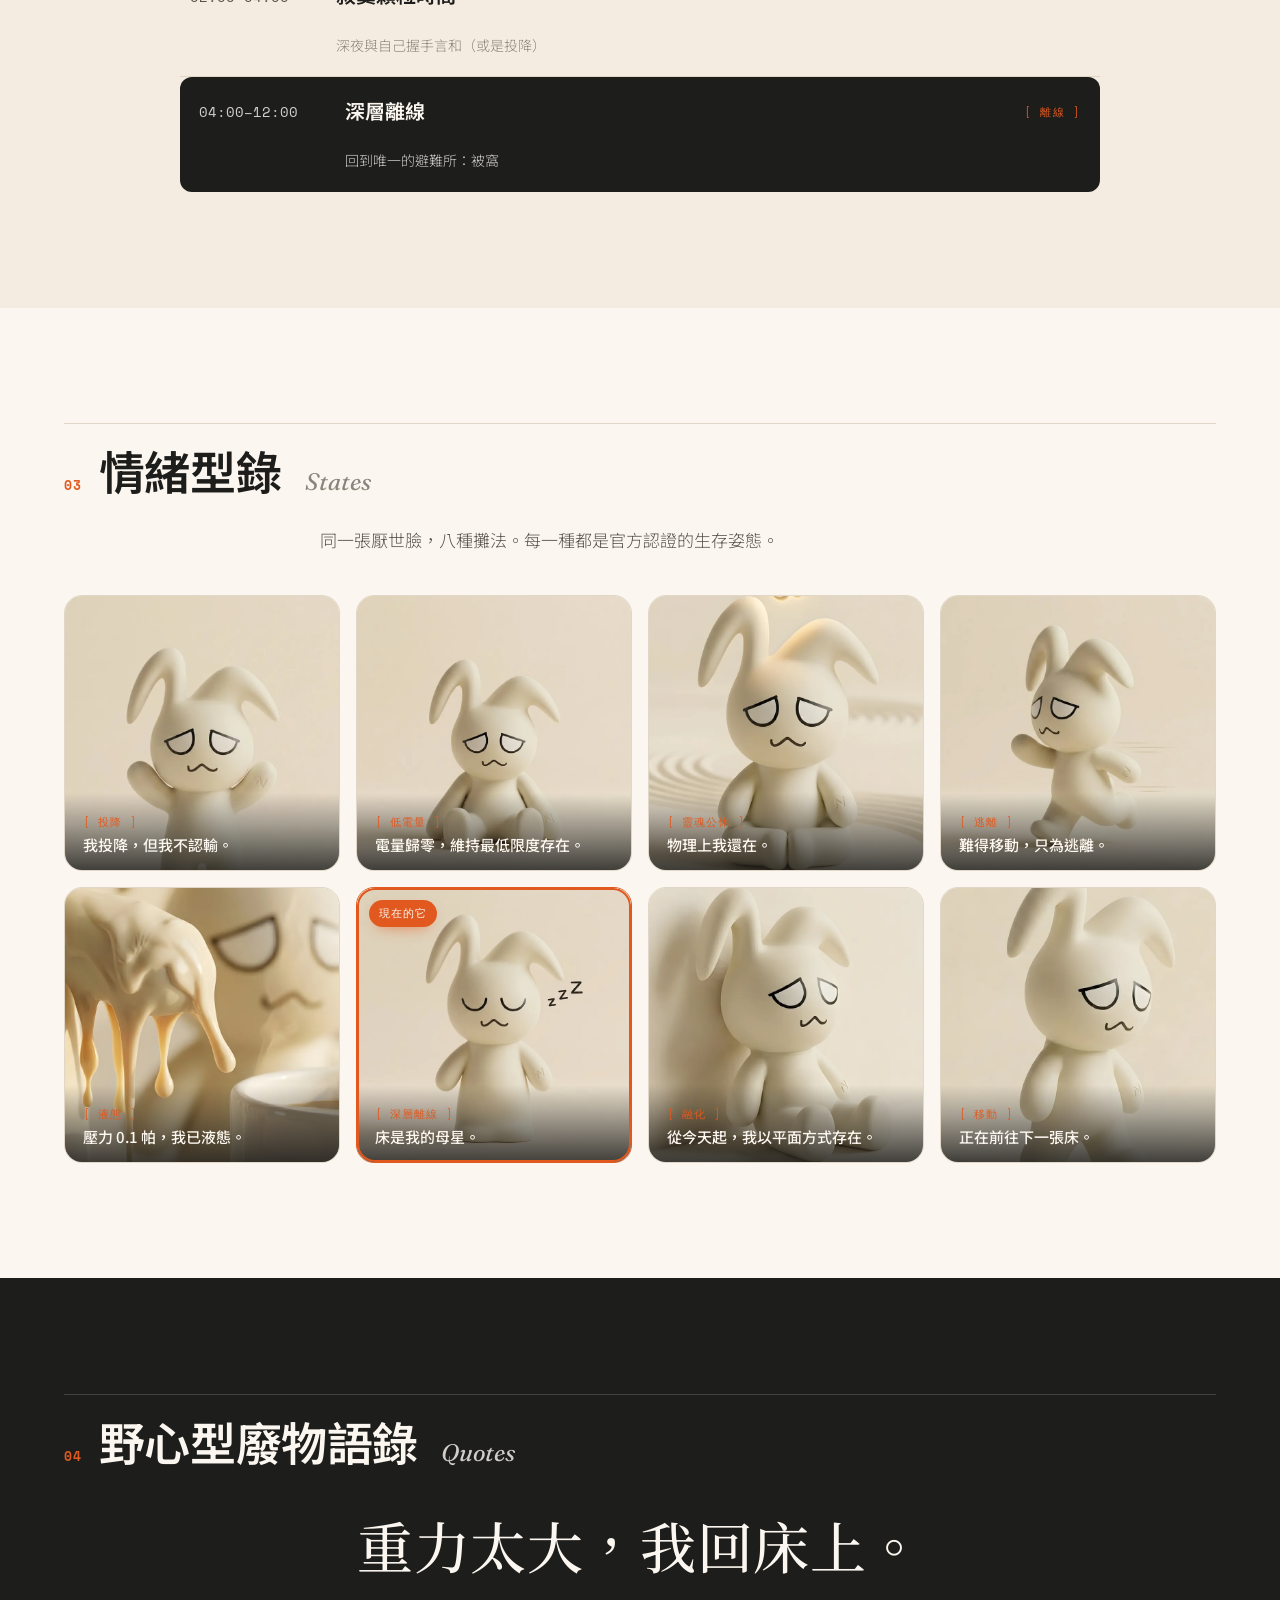
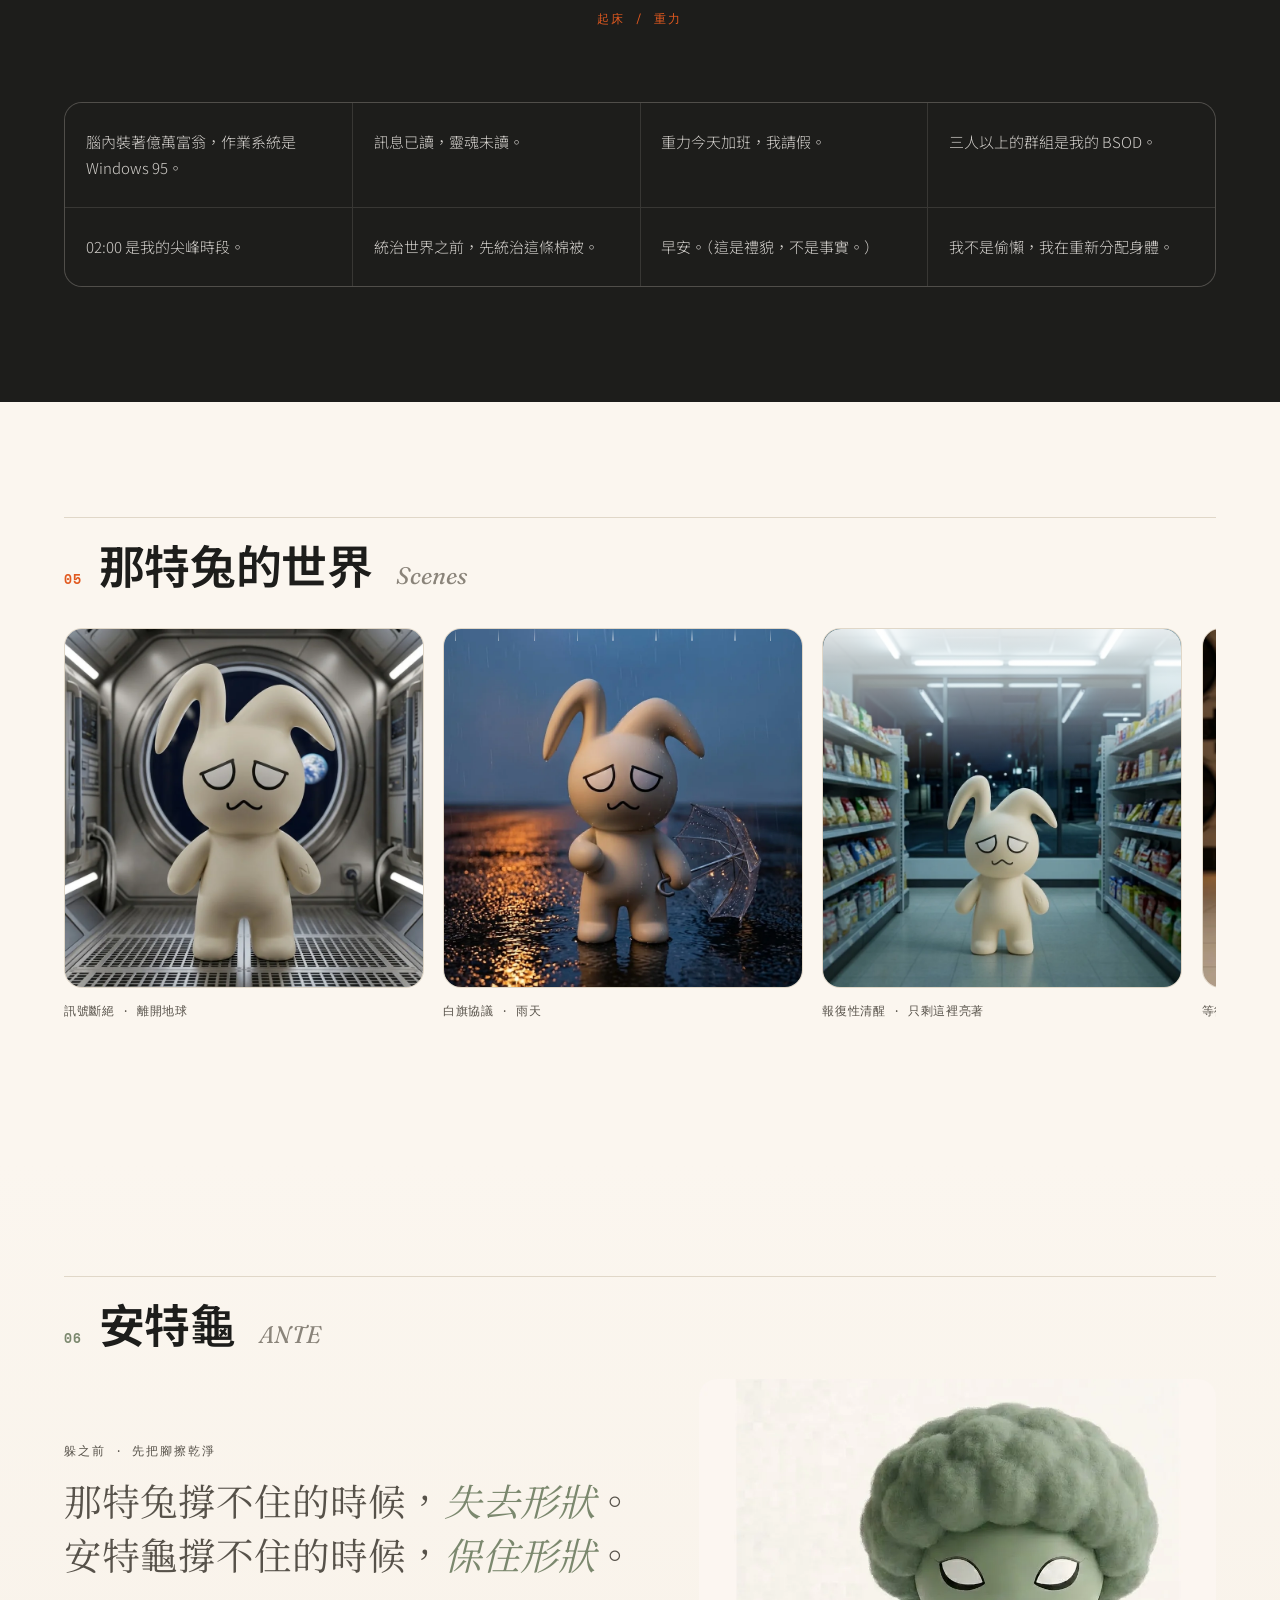
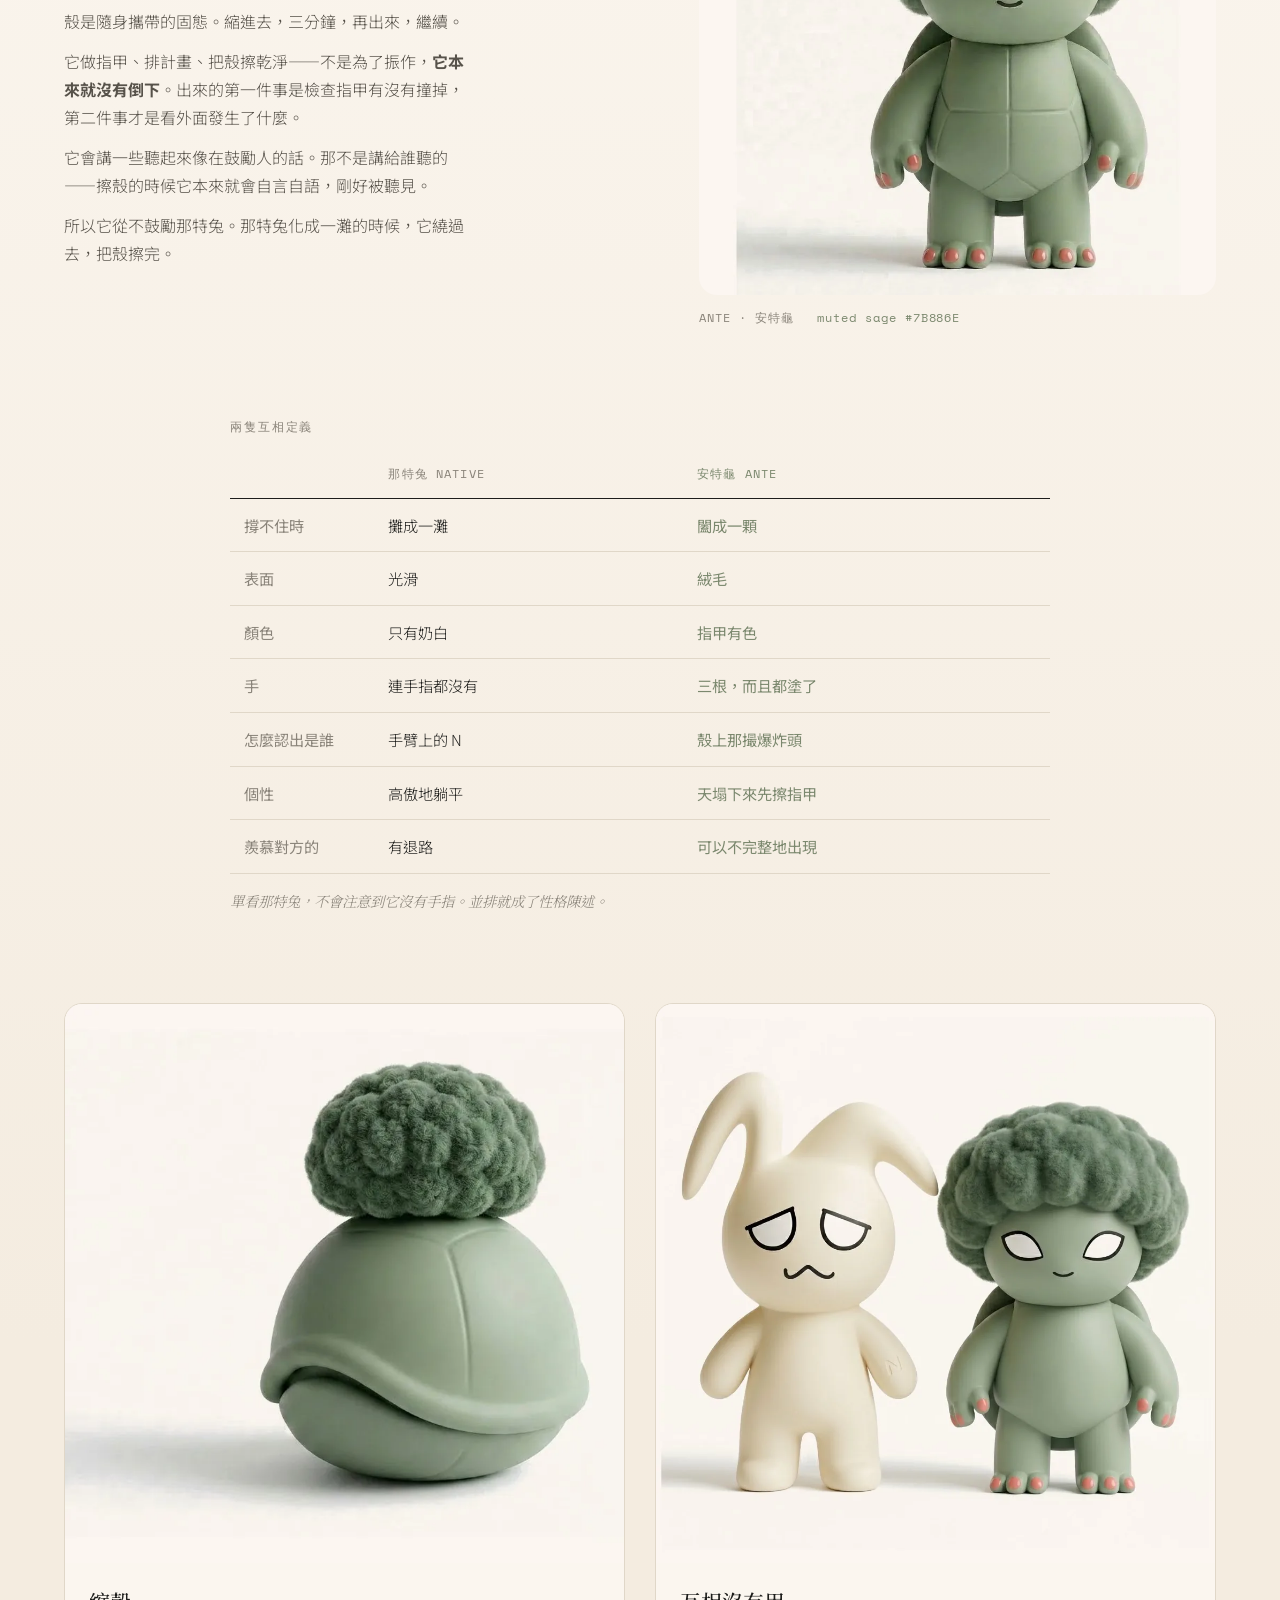
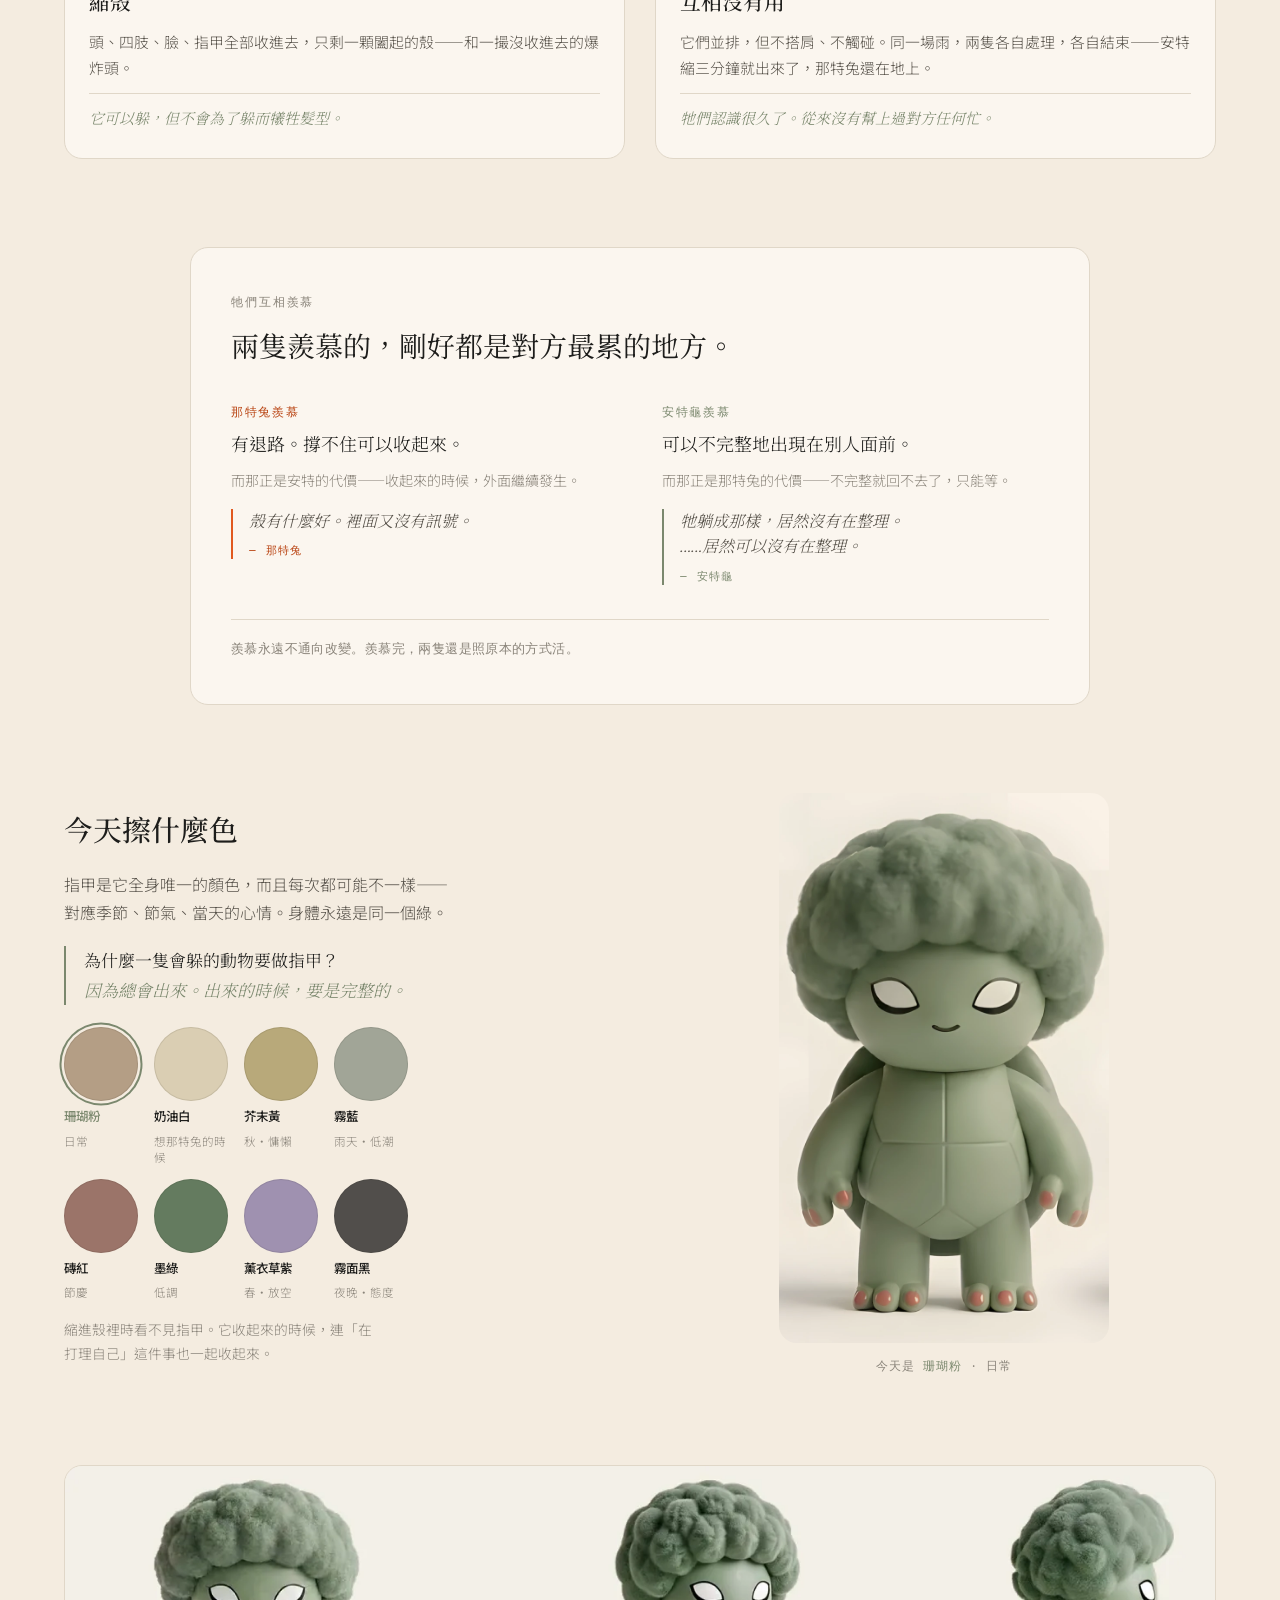
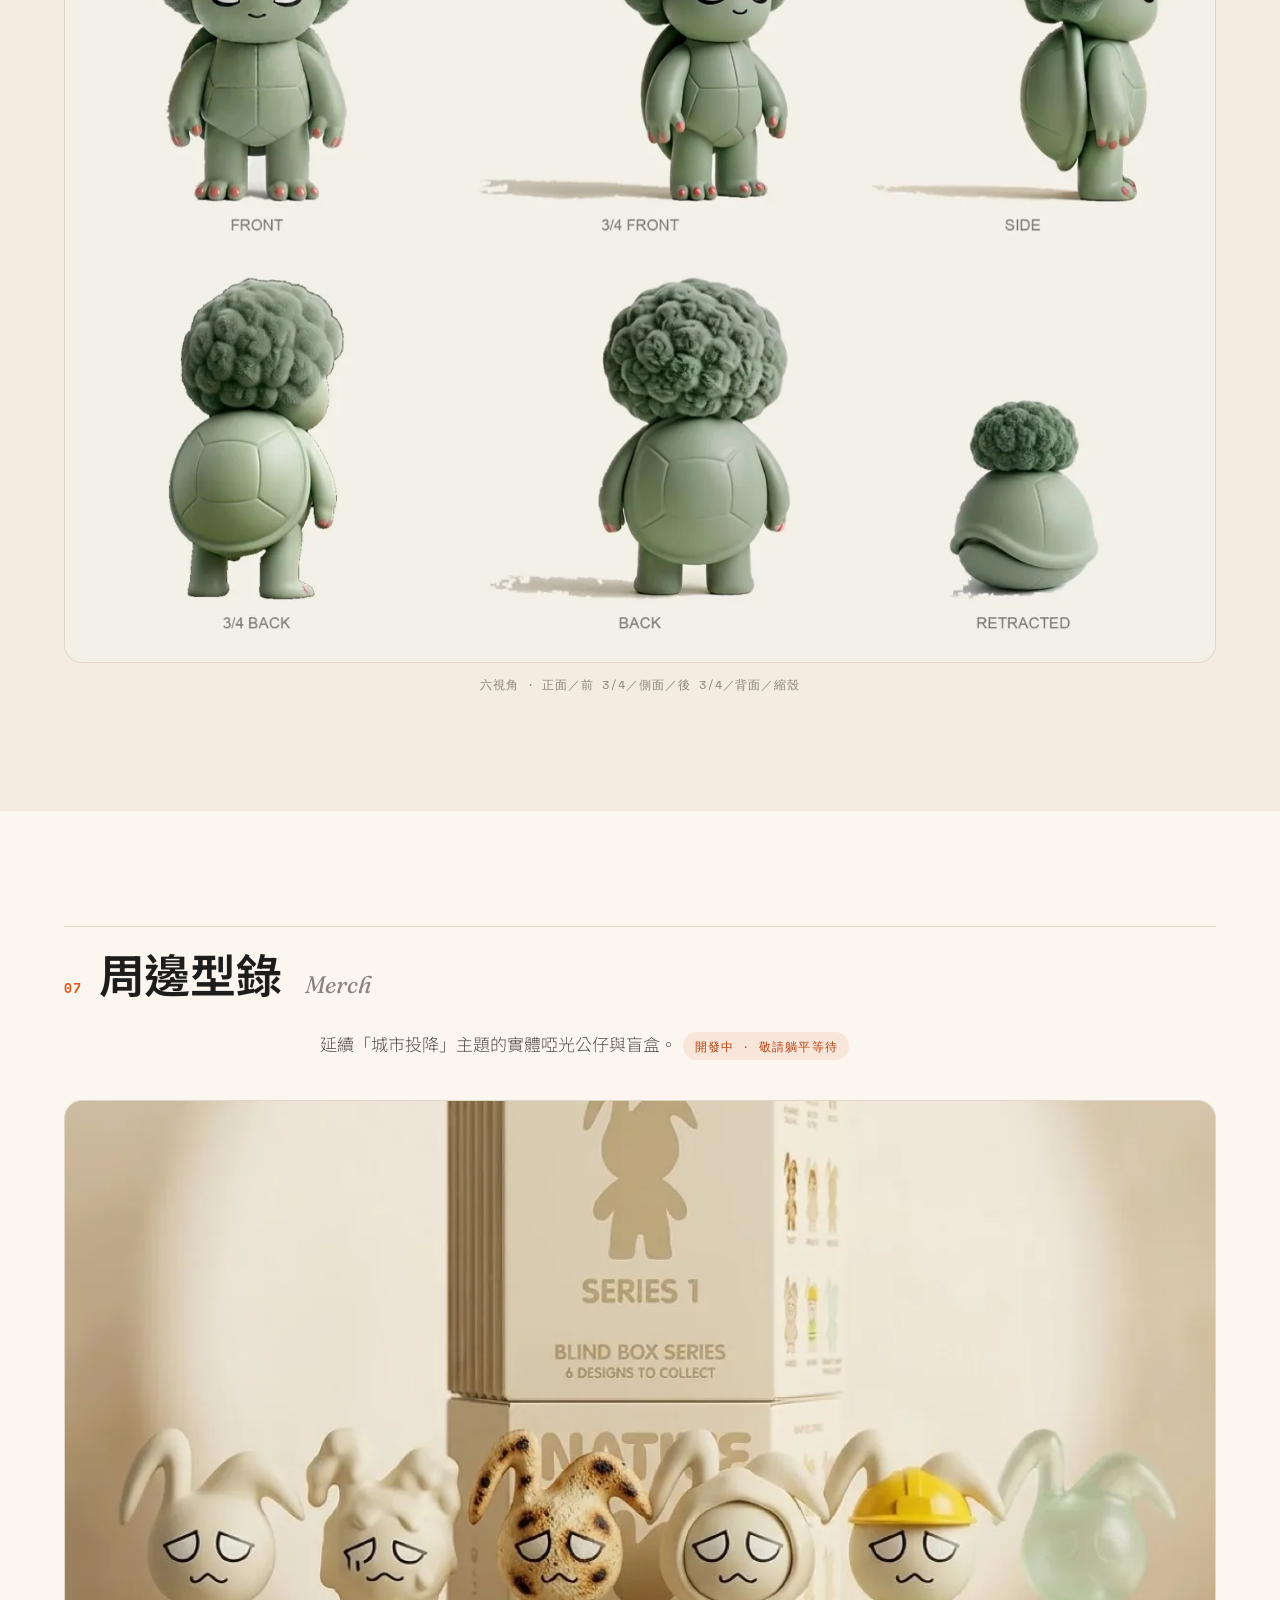
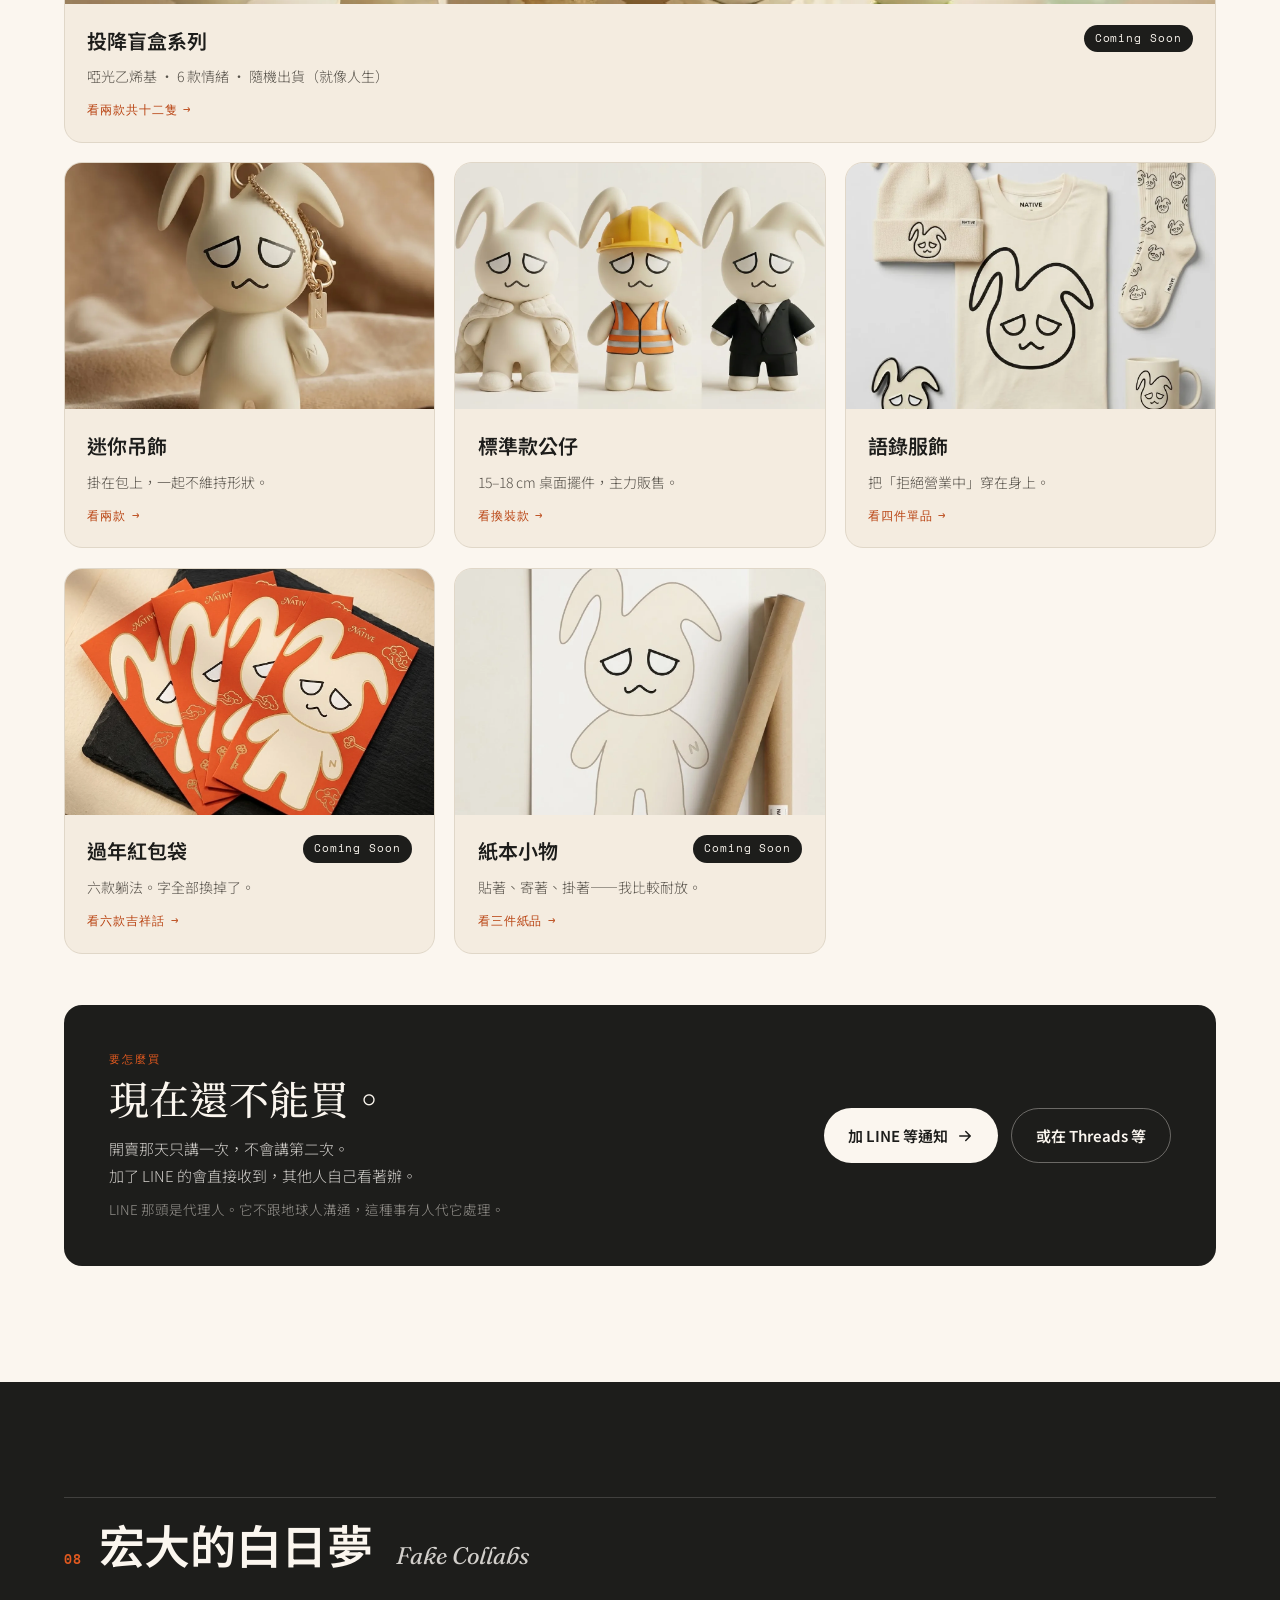
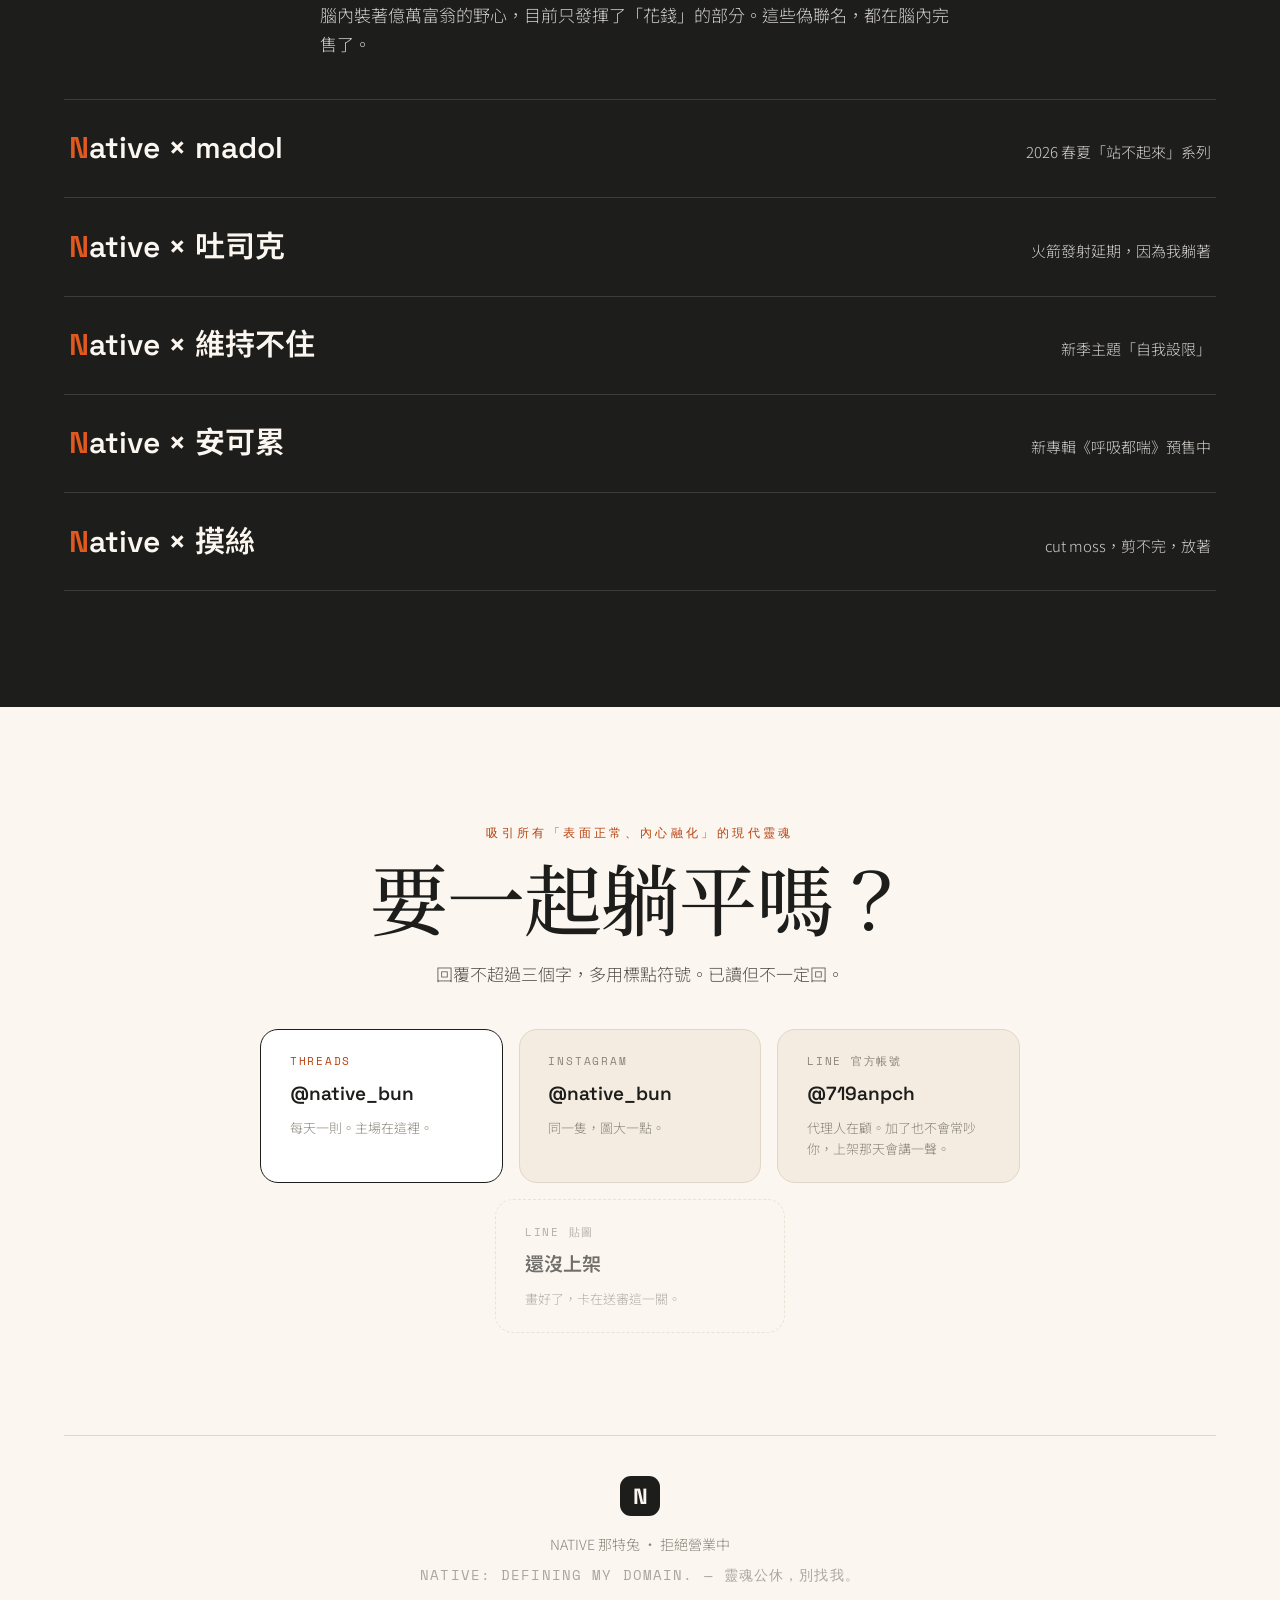
==== commit 2b12a56f: "加 GoatCounter 流量統計（訪客數＋來源） Co-Authored-By: Claude Opus 5.5 <noreply@anthropic.com>" ====
--- a/index.html
+++ b/index.html
@@ -22,7 +22,7 @@
 <link rel="preconnect" href="https://fonts.gstatic.com" crossorigin>
 <link href="https://fonts.googleapis.com/css2?family=Fraunces:ital,opsz,wght@0,9..144,300..600;1,9..144,300..500&family=Space+Grotesk:wght@400;500;600;700&family=Space+Mono:wght@400;700&family=Noto+Sans+TC:wght@300;400;500;700&family=Noto+Serif+TC:wght@300;500;700&display=swap" rel="stylesheet">
 <link rel="icon" href="data:image/svg+xml,%3Csvg xmlns='http://www.w3.org/2000/svg' viewBox='0 0 100 100'%3E%3Crect width='100' height='100' rx='22' fill='%23FBF6EF'/%3E%3Ctext x='50' y='72' font-family='Space Grotesk,sans-serif' font-size='68' font-weight='700' text-anchor='middle' fill='%231D1D1B'%3EN%3C/text%3E%3C/svg%3E">
-<link rel="stylesheet" href="styles.css?v=20261029e">
+<link rel="stylesheet" href="styles.css?v=20261029f">
 </head>
 <body>
 <a class="skip" href="#main">跳到主要內容</a>
@@ -39,6 +39,7 @@
     <span class="nav__name">NATIVE<em>那特兔</em></span>
   </a>
   <nav class="nav__links" aria-label="主導覽">
+    <a href="#reels">影片</a>
     <a href="#about">身世</a>
     <a href="#schedule">作息</a>
     <a href="#states">情緒型錄</a>
@@ -79,6 +80,49 @@
     </div>
   </div>
   <div class="hero__scroll"><span>往下爬（如果你爬得動）</span></div>
+</section>
+
+<section class="reels" id="reels" aria-labelledby="reelsTitle">
+  <div class="section__head">
+    <span class="section__idx">NEW</span>
+    <h2 class="section__title" id="reelsTitle">最新影片 <em>Reels</em></h2>
+  </div>
+  <div class="reels__who">
+    <p><b>那特兔</b>我的靈魂想統治世界，我的身體只想統治這張床。</p>
+    <p><b>安特龜</b>撐不住的時候，保住形狀。</p>
+  </div>
+  <div class="reels__row">
+    <article class="reel">
+      <a class="reel__link" href="https://www.instagram.com/native_bun/" target="_blank" rel="noopener" aria-label="安特龜〈天塌下來，先擦指甲。〉在 Instagram 看">
+        <video class="reel__v" src="assets/video/reel_ante_nails.mp4" poster="assets/reel_ante_nails_poster.webp" muted loop playsinline preload="none" width="720" height="1280" aria-hidden="true"></video>
+        <span class="reel__cap"><span class="reel__who">安特龜</span>天塌下來，先擦指甲。</span>
+      </a>
+    </article>
+    <article class="reel">
+      <a class="reel__link" href="https://www.instagram.com/native_bun/" target="_blank" rel="noopener" aria-label="那特兔〈颱風假的一天〉在 Instagram 看">
+        <video class="reel__v" src="assets/video/reel_typhoon_day.mp4" poster="assets/reel_typhoon_day_poster.webp" muted loop playsinline preload="none" width="720" height="1280" aria-hidden="true"></video>
+        <span class="reel__cap"><span class="reel__who">那特兔</span>颱風假的一天</span>
+      </a>
+      <a class="reel__yt" href="https://youtube.com/shorts/vhsDcId8Ma8" target="_blank" rel="noopener">YouTube</a>
+    </article>
+    <article class="reel">
+      <a class="reel__link" href="https://www.instagram.com/native_bun/" target="_blank" rel="noopener" aria-label="那特兔〈不給糖就搗蛋。〉在 Instagram 看">
+        <video class="reel__v" src="assets/video/reel_halloween.mp4" poster="assets/reel_halloween_poster.webp" muted loop playsinline preload="none" width="720" height="1280" aria-hidden="true"></video>
+        <span class="reel__cap"><span class="reel__who">那特兔</span>不給糖就搗蛋。</span>
+      </a>
+    </article>
+    <article class="reel">
+      <a class="reel__link" href="https://www.instagram.com/native_bun/" target="_blank" rel="noopener" aria-label="那特兔〈閃身步〉在 Instagram 看">
+        <video class="reel__v" src="assets/video/reel_national_day.mp4" poster="assets/reel_national_day_poster.webp" muted loop playsinline preload="none" width="720" height="1280" aria-hidden="true"></video>
+        <span class="reel__cap"><span class="reel__who">那特兔</span>閃身步。</span>
+      </a>
+    </article>
+  </div>
+  <div class="reels__cta">
+    <a class="btn btn--primary btn--ig" href="https://www.instagram.com/native_bun/" target="_blank" rel="noopener">追蹤 IG @native_bun
+      <svg viewBox="0 0 24 24" width="18" height="18" fill="none" stroke="currentColor" stroke-width="2" stroke-linecap="round" stroke-linejoin="round"><path d="M5 12h14M13 6l6 6-6 6"/></svg></a>
+    <a class="btn btn--ghost" href="https://www.youtube.com/channel/UCAhAvVPeSUpi4-5xOSkR2rQ" target="_blank" rel="noopener">YouTube 頻道</a>
+  </div>
 </section>
 
 <section class="status" aria-label="那特兔此刻狀態">
@@ -555,6 +599,7 @@
 
 <nav class="rail" id="rail" aria-label="區塊快速跳轉">
   <ol>
+    <li><a href="#reels" data-l="影片"><span></span><em>影片</em></a></li>
     <li><a href="#about" data-l="身世"><span></span><em>身世</em></a></li>
     <li><a href="#schedule" data-l="作息"><span></span><em>作息</em></a></li>
     <li><a href="#states" data-l="情緒型錄"><span></span><em>情緒型錄</em></a></li>
@@ -780,5 +825,7 @@
 </aside>
 
 <script src="script.js?v=20261029e"></script>
+<script src="reels.js?v=20261029a"></script>
+<script data-goatcounter="https://native-bun.goatcounter.com/count" async src="//gc.zgo.at/count.js"></script>
 </body>
 </html>
--- a/styles.css
+++ b/styles.css
@@ -1408,3 +1408,66 @@
 .hw-ante figcaption{margin-top:.6rem;font-size:14px;font-weight:500;color:var(--ink)}
 .hw-ante figcaption span{font-weight:300;color:var(--ink-mute);font-size:13px}
 @media (max-width:640px){.hw-ante__row{grid-template-columns:1fr}}
+
+
+.reels{padding-top:clamp(56px,7vw,96px);padding-bottom:clamp(48px,6vw,80px)}
+.reels__who{max-width:var(--wrap);margin:0 auto 1.6rem;display:grid;gap:.35rem;color:var(--ink-soft);font-size:clamp(14px,1.8vw,16px)}
+.reels__who p{display:grid;grid-template-columns:auto 1fr;gap:.9em}
+.reels__who b{font-weight:700;color:var(--ink)}
+.reels__row{
+  max-width:var(--wrap);margin:0 auto;
+  display:grid;grid-template-columns:repeat(4,1fr);gap:clamp(12px,1.6vw,20px);
+}
+.reel{position:relative;border-radius:var(--radius);overflow:hidden;background:var(--sand);aspect-ratio:9/16;box-shadow:0 18px 40px -26px rgba(29,29,27,.45)}
+.reel__link{position:absolute;inset:0;display:block}
+.reel__v{width:100%;height:100%;object-fit:cover;display:block;background:var(--sand)}
+.reel__cap{
+  position:absolute;left:0;right:0;bottom:0;padding:2.6rem .9rem .85rem;
+  background:linear-gradient(to top,rgba(29,29,27,.72),rgba(29,29,27,0));
+  color:#FBF6EF;font-weight:600;font-size:15px;line-height:1.35;
+}
+.reel__who{display:block;font-family:var(--font-mono);font-size:11px;letter-spacing:.18em;font-weight:400;opacity:.85;margin-bottom:.15rem}
+.reel__yt{
+  position:absolute;top:.6rem;right:.6rem;z-index:2;
+  font-family:var(--font-mono);font-size:11px;letter-spacing:.06em;
+  padding:.35rem .65rem;border-radius:100px;background:rgba(29,29,27,.62);color:#FBF6EF;
+  min-height:32px;display:inline-flex;align-items:center;
+}
+.reel__yt:hover{background:#E1591F}
+.reel__link:focus-visible{outline-offset:-4px}
+@media (hover:hover){
+  .reel{transition:transform .25s var(--ease)}
+  .reel:hover{transform:translateY(-4px)}
+}
+.reels__cta{max-width:var(--wrap);margin:1.8rem auto 0;display:flex;flex-wrap:wrap;gap:.75rem;align-items:center}
+.btn--ig{padding:1rem 1.7rem;font-size:16px}
+@media (max-width:760px){
+  .reels__row{
+    display:flex;overflow-x:auto;scroll-snap-type:x mandatory;-webkit-overflow-scrolling:touch;
+    margin:0 calc(var(--pad) * -1);padding:0 var(--pad) 6px;scroll-padding:0 var(--pad);scrollbar-width:none;
+  }
+  .reels__row::-webkit-scrollbar{display:none}
+  .reel{flex:0 0 62%;scroll-snap-align:start}
+  .reels__cta{flex-direction:column;align-items:stretch}
+  .reels__cta .btn{justify-content:center;min-height:52px}
+}
+@media (prefers-reduced-motion:reduce){.reel,.reel:hover{transition:none;transform:none}}
+
+
+.lb{max-width:520px;margin:0 auto;padding:28px 16px 40px}
+.lb__top{display:flex;align-items:center;gap:14px;margin-bottom:18px}
+.lb__face{width:72px;height:72px;border-radius:50%;background:#F2E8D7;flex:none;overflow:hidden}
+.lb__face img{width:100%;height:100%;object-fit:cover;transform:scale(1.25) translateY(6%)}
+.lb__name{font-family:var(--font-display);font-weight:700;font-size:22px;line-height:1.15}
+.lb__name em{display:block;font-family:var(--font-mono);font-size:12px;font-weight:400;color:var(--ink-mute);letter-spacing:.08em;margin-top:2px}
+.lb__who{display:grid;gap:.35rem;margin:0 0 18px;color:var(--ink-soft);font-size:14.5px;line-height:1.6}
+.lb__who p{display:grid;grid-template-columns:auto 1fr;gap:.8em}
+.lb__who b{font-weight:700;color:var(--ink)}
+.lb .btn{width:100%;justify-content:center;min-height:54px}
+.lb__ig{font-size:17px}
+.lb__grid{display:grid;grid-template-columns:1fr 1fr;gap:10px;margin:16px 0}
+.lb__grid .reel{border-radius:14px}
+.lb__grid .reel__cap{font-size:13px;padding:2rem .65rem .65rem}
+.lb__more{display:grid;gap:10px;margin-top:6px}
+.lb__foot{margin-top:26px;text-align:center;font-family:var(--font-mono);font-size:11px;color:var(--ink-mute);letter-spacing:.06em}
+.lb__foot a{text-decoration:underline;text-underline-offset:3px}
